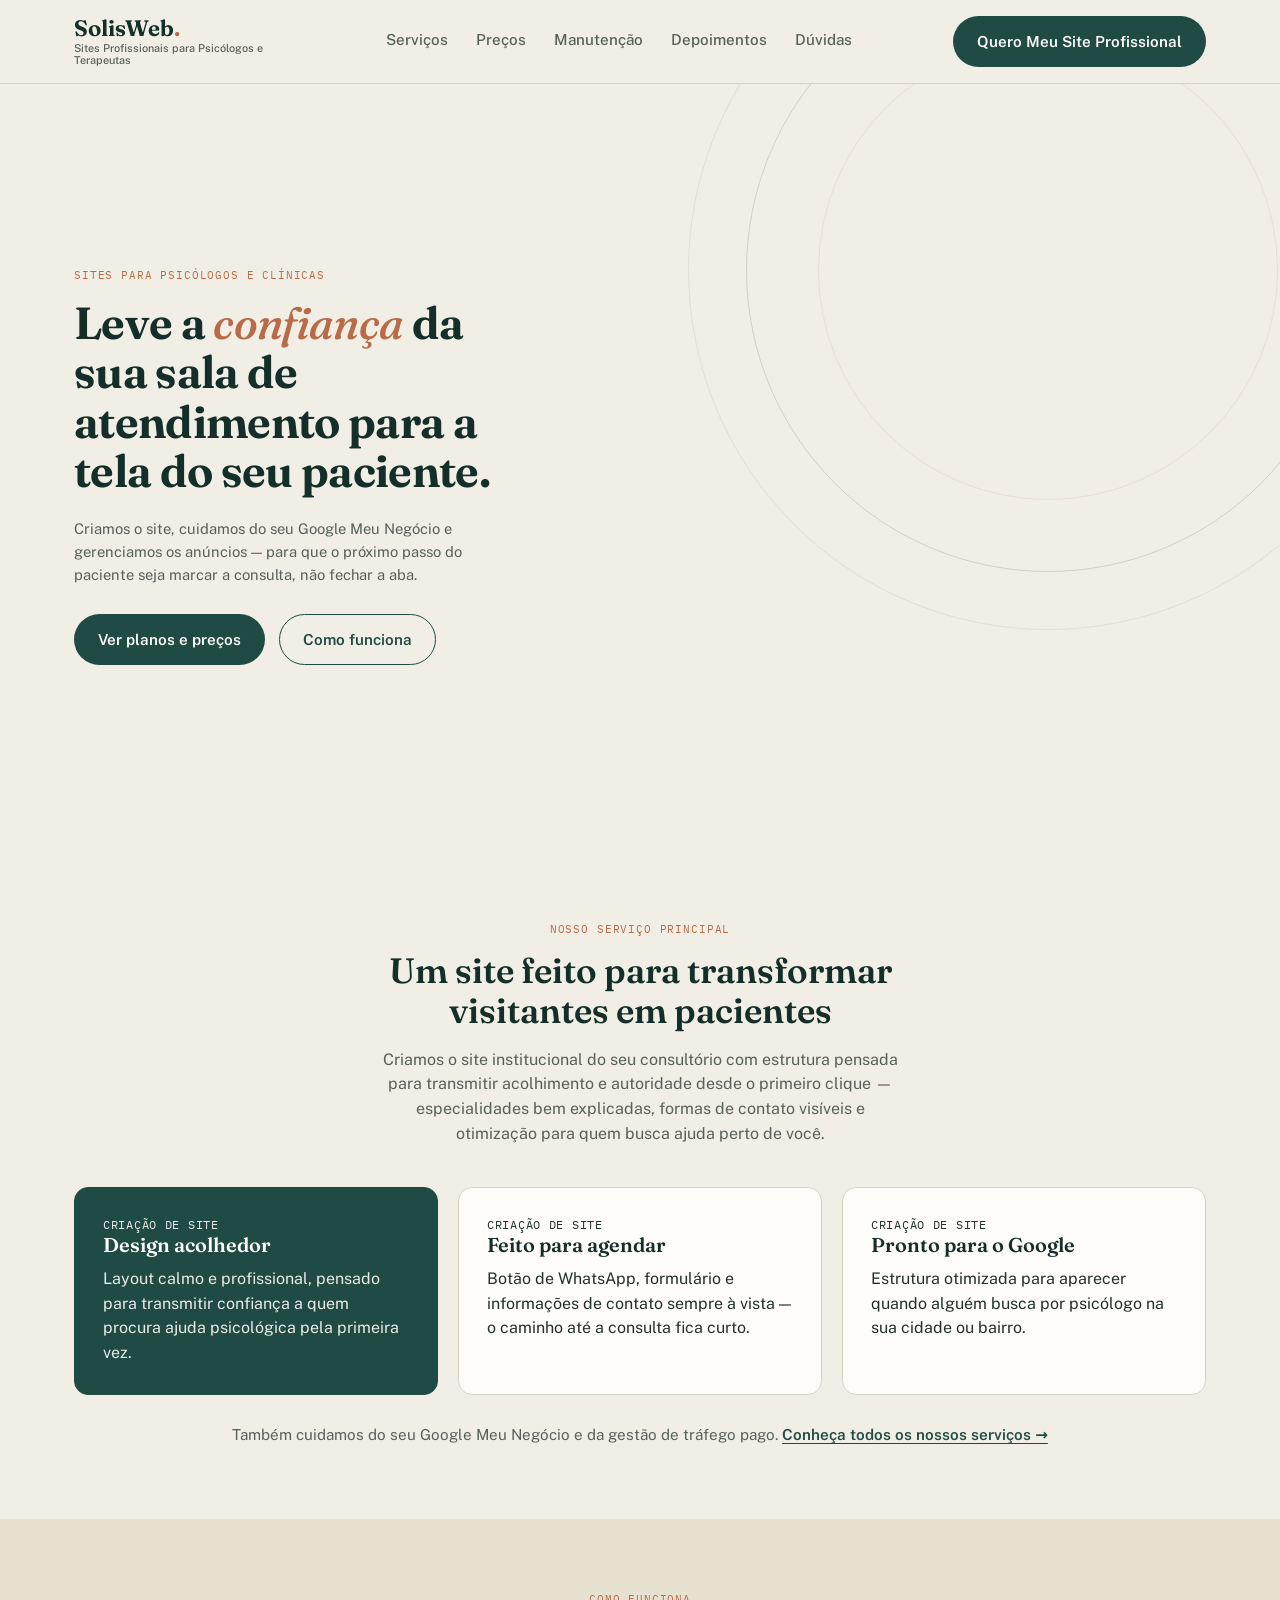
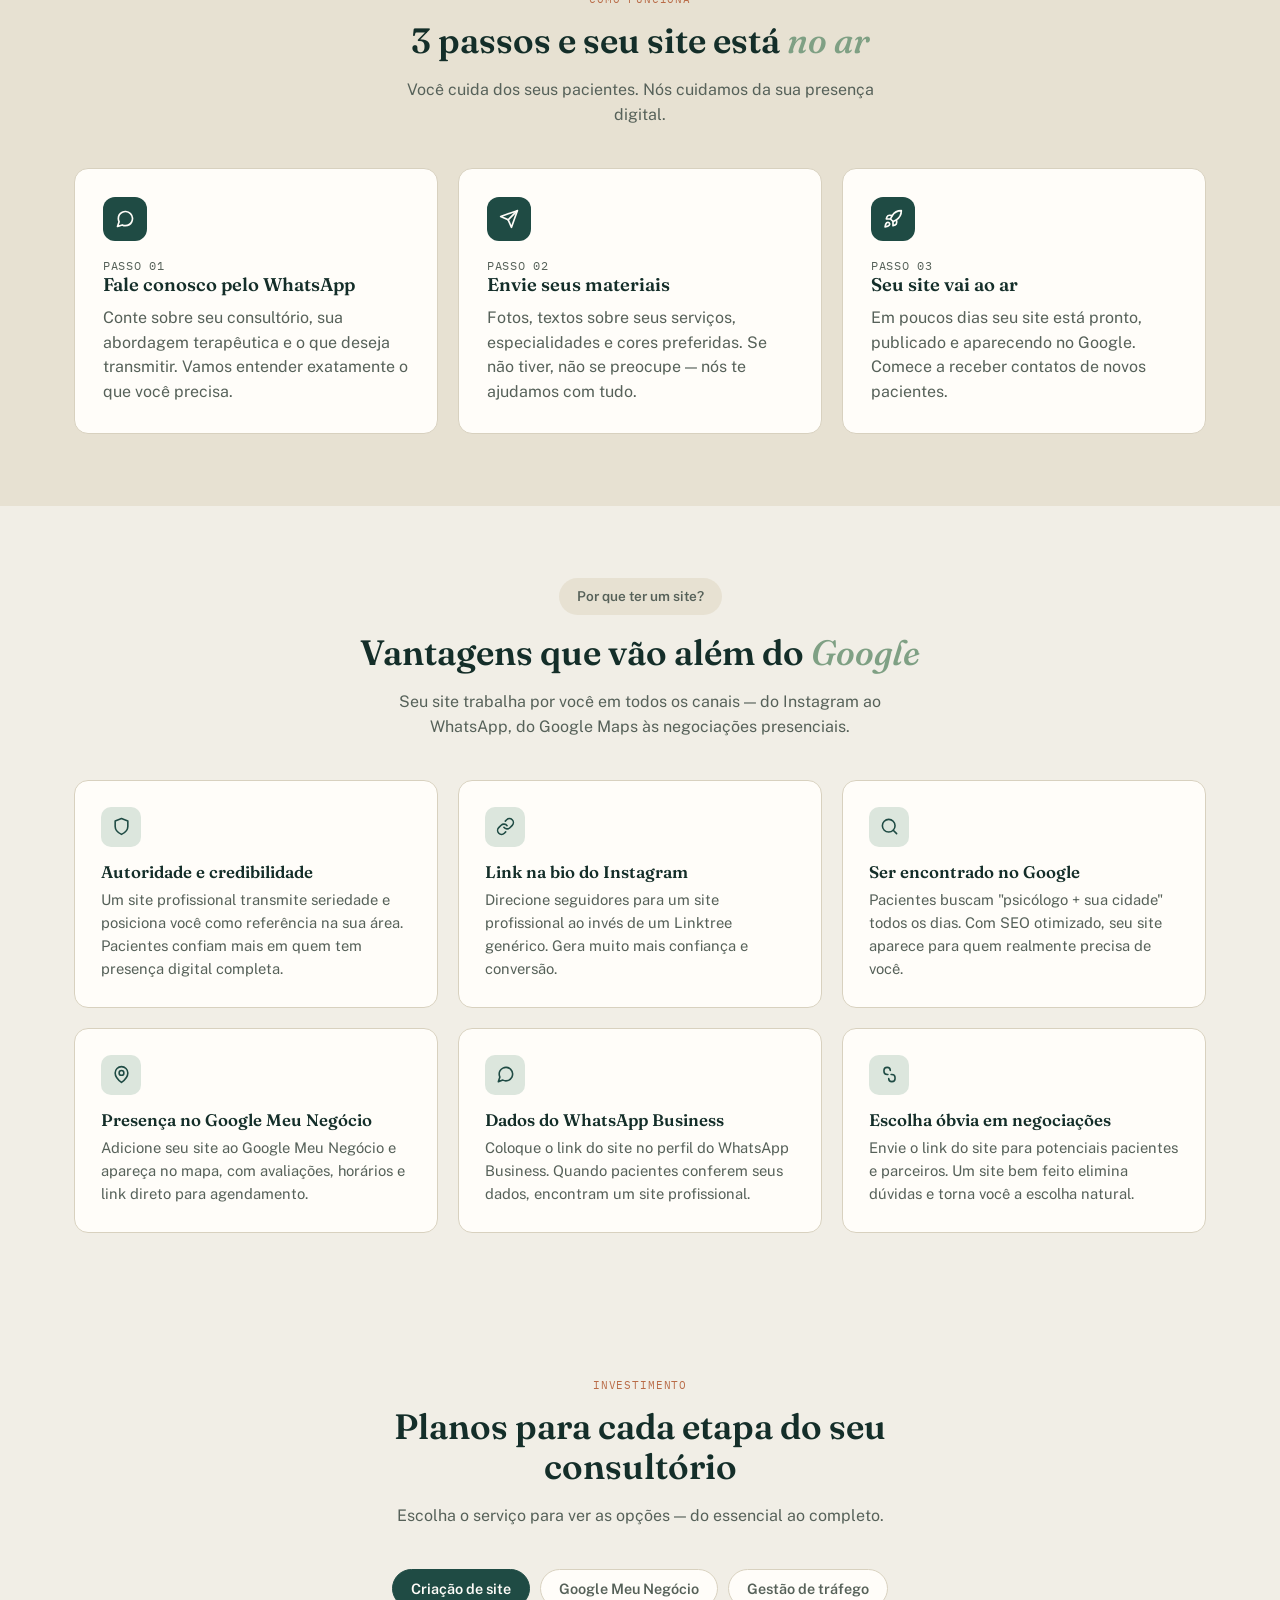
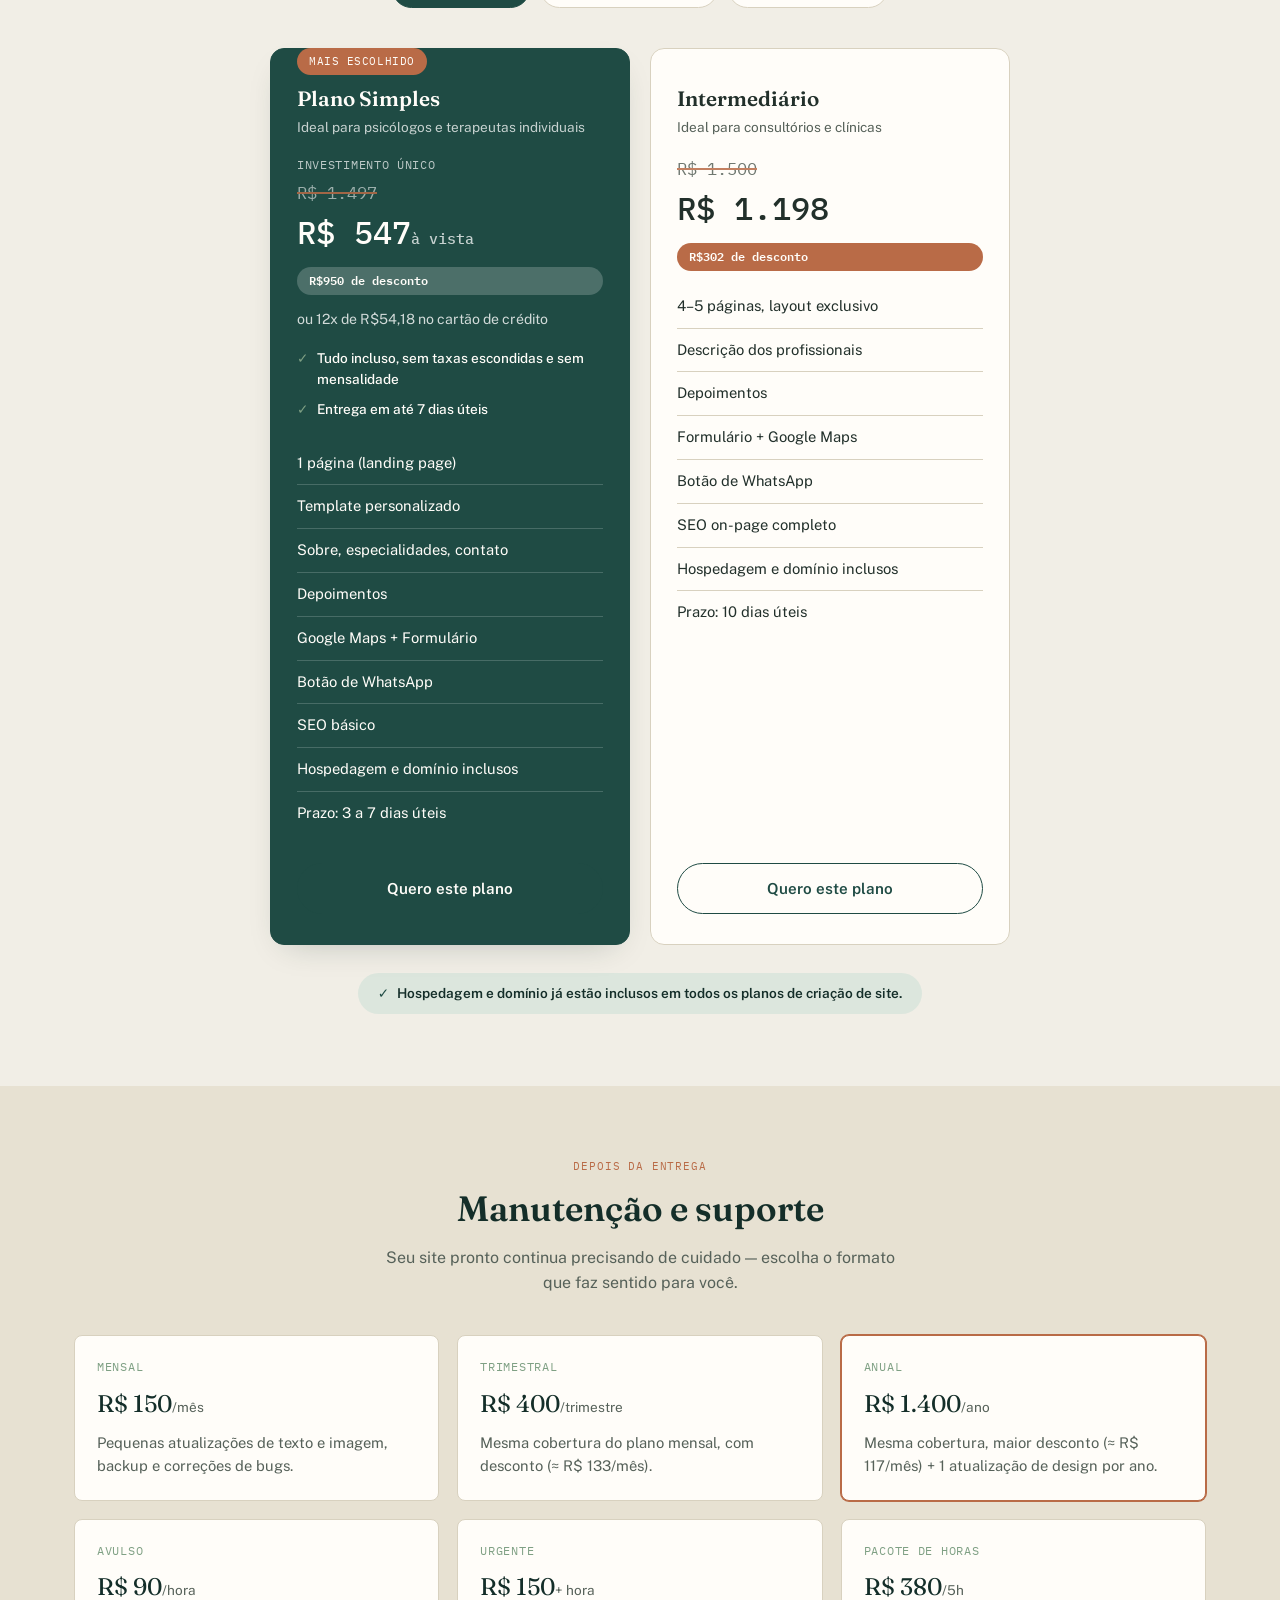
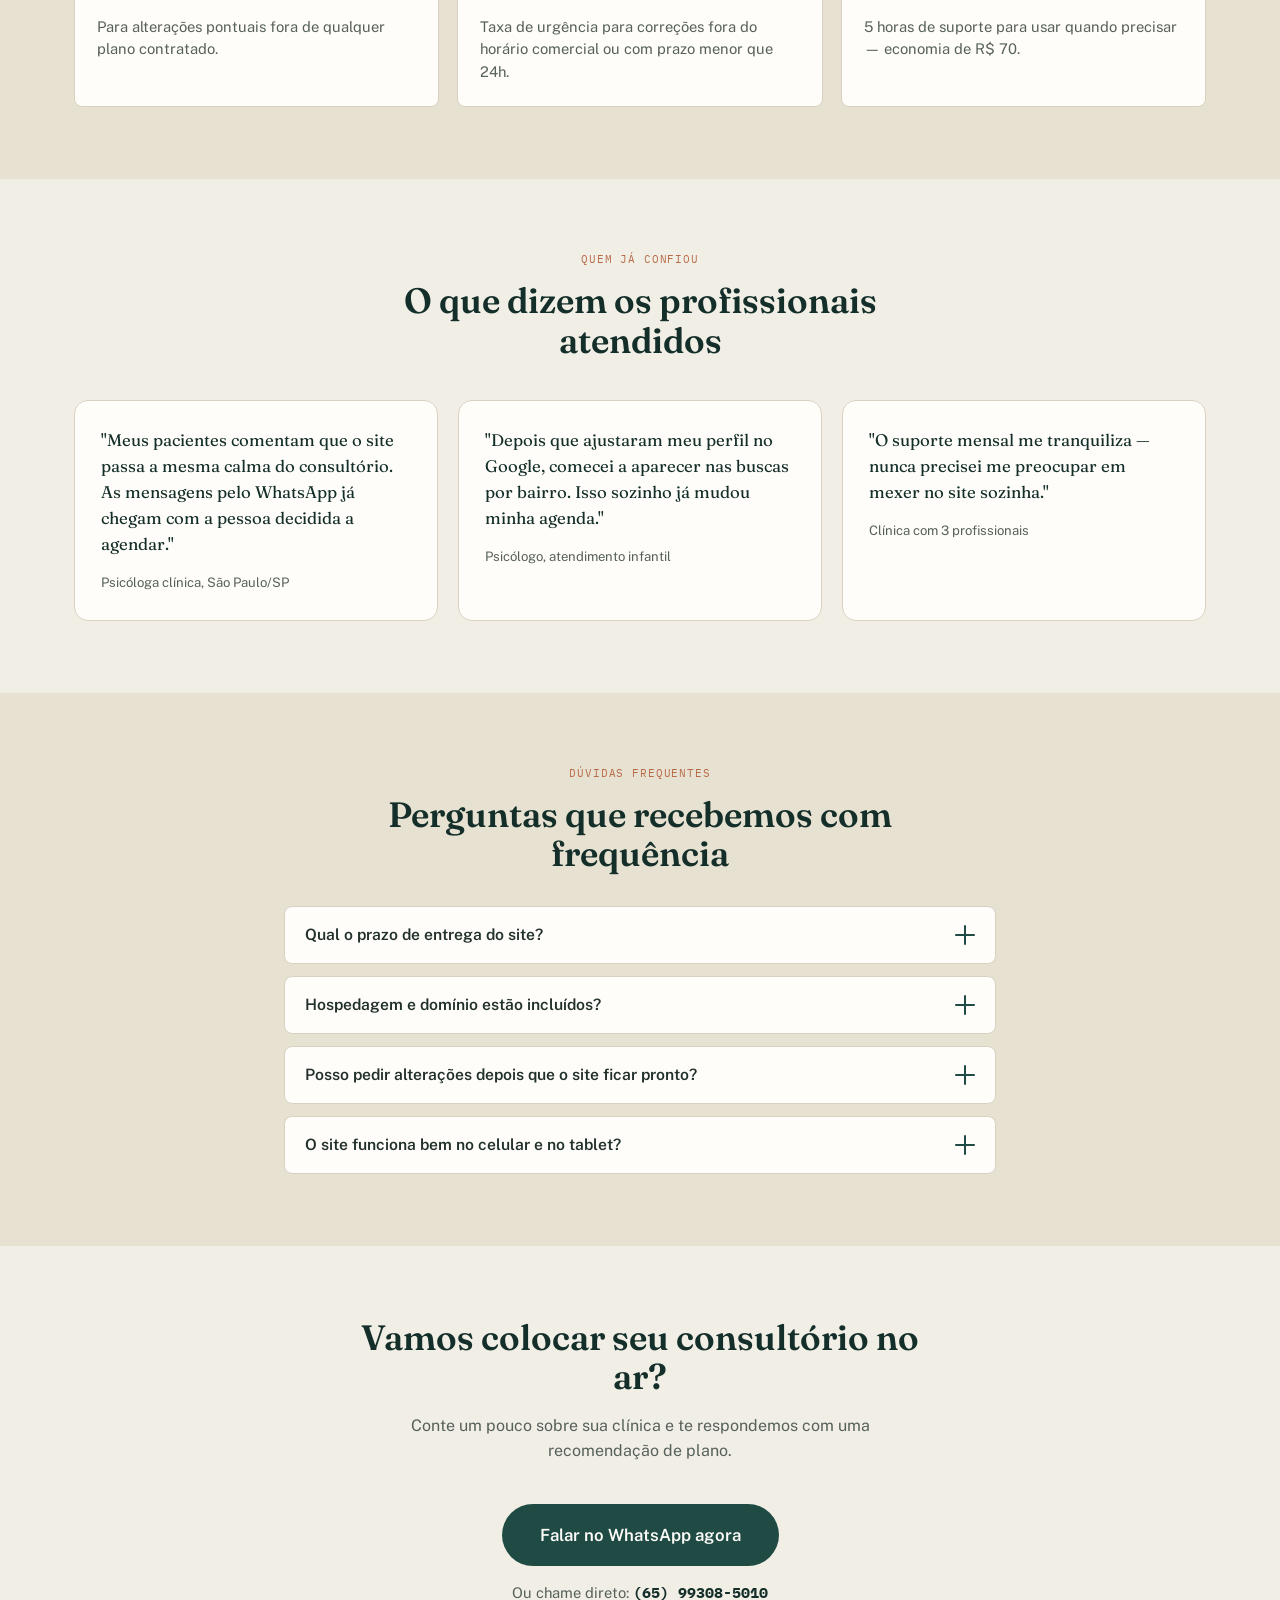
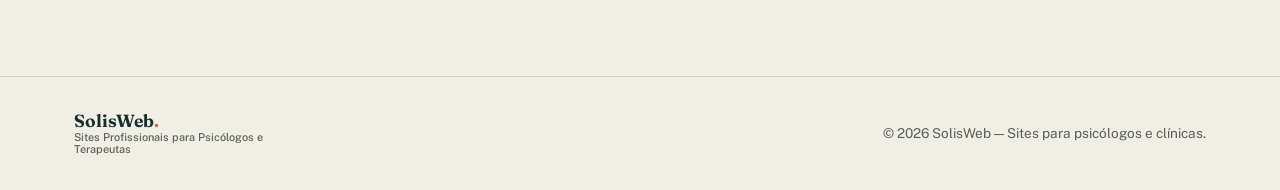
==== index.html @ 912159e0 "Add files via upload" ====
<!DOCTYPE html>
<html lang="pt-BR">
<head>
<meta charset="UTF-8">
<meta name="viewport" content="width=device-width, initial-scale=1.0">
<title>SolisWeb — Sites para Psicólogos e Clínicas</title>
<meta name="description" content="Criação de sites, gestão de Google Meu Negócio e tráfego pago para psicólogos que querem mais pacientes com presença digital profissional.">
<link rel="preconnect" href="https://fonts.googleapis.com">
<link rel="preconnect" href="https://fonts.gstatic.com" crossorigin>
<link href="https://fonts.googleapis.com/css2?family=Fraunces:ital,opsz,wght@0,9..144,400;0,9..144,500;0,9..144,600;0,9..144,650;1,9..144,500&family=Public+Sans:wght@400;500;600;700&family=IBM+Plex+Mono:wght@400;500&display=swap" rel="stylesheet">
<link rel="stylesheet" href="styles.css">

<meta property="og:type" content="website">
<meta property="og:site_name" content="SolisWeb">
<meta property="og:locale" content="pt_BR">
<meta property="og:url" content="https://solisweb.com.br">
<meta property="og:title" content="SolisWeb — Sites para Psicólogos e Clínicas">
<meta property="og:description" content="Criação de sites, gestão de Google Meu Negócio e tráfego pago para psicólogos que querem mais pacientes com presença digital profissional.">
<meta property="og:image" content="https://solisweb.com.br/01.png">
<meta property="og:image:alt" content="Modelos de sites criados para psicólogos e clínicas de psicologia">

<meta name="twitter:card" content="summary_large_image">
<meta name="twitter:title" content="SolisWeb — Sites para Psicólogos e Clínicas">
<meta name="twitter:description" content="Criação de sites, gestão de Google Meu Negócio e tráfego pago para psicólogos que querem mais pacientes com presença digital profissional.">
<meta name="twitter:image" content="https://solisweb.com.br/01.png">

<link rel="icon" href="favicon.svg" type="image/svg+xml">
<link rel="icon" href="favicon-32x32.png" sizes="32x32" type="image/png">
<link rel="icon" href="favicon-16x16.png" sizes="16x16" type="image/png">
<link rel="apple-touch-icon" href="apple-touch-icon.png">
<link rel="icon" href="favicon.ico" sizes="any">
</head>
<body>

<div class="breath-field" aria-hidden="true">
  <span class="ring ring-1"></span>
  <span class="ring ring-2"></span>
  <span class="ring ring-3"></span>
</div>

<header class="site-header">
  <div class="wrap header-row">
    <a href="#topo" class="logo">
      <span class="logo-name">SolisWeb<span class="logo-dot">.</span></span>
      <span class="logo-tagline">Sites Profissionais para Psicólogos e Terapeutas</span>
    </a>

    <nav class="main-nav" id="mainNav">
      <a href="servicos.html">Serviços</a>
      <a href="#precos">Preços</a>
      <a href="#manutencao">Manutenção</a>
      <a href="#depoimentos">Depoimentos</a>
      <a href="#faq">Dúvidas</a>
    </nav>

    <a href="https://wa.me/5565993085010?text=Ol%C3%A1!%20Quero%20criar%20um%20site%20para%20meu%20consult%C3%B3rio%20de%20psicologia." class="btn btn-primary btn-header" target="_blank" rel="noopener">Quero Meu Site Profissional</a>

    <button class="nav-toggle" id="navToggle" aria-label="Abrir menu" aria-expanded="false">
      <span></span><span></span><span></span>
    </button>
  </div>
</header>

<main id="topo">

  <!-- HERO + VITRINE -->
  <section class="hero" id="heroSection">
    <div class="wrap hero-grid">
      <div class="hero-copy">
        <p class="eyebrow">Sites para psicólogos e clínicas</p>
        <h1 class="hero-title">Leve a <em>confiança</em> da sua sala de atendimento para a tela do seu paciente.</h1>
        <p class="hero-lede">Criamos o site, cuidamos do seu Google Meu Negócio e gerenciamos os anúncios — para que o próximo passo do paciente seja marcar a consulta, não fechar a aba.</p>
        <div class="hero-actions">
          <a href="#precos" class="btn btn-primary">Ver planos e preços</a>
          <a href="#como-funciona" class="btn btn-ghost">Como funciona</a>
        </div>
      </div>

      <div class="hero-visual">
        <div class="capa-stack" id="capaStack">
          <img src="01.png" alt="Modelo de site criado para clínica de psicologia — exemplo 1">
          <img src="02.png" alt="Modelo de site criado para clínica de psicologia — exemplo 2">
          <img src="03.png" alt="Modelo de site criado para clínica de psicologia — exemplo 3">
          <img src="04.png" alt="Modelo de site criado para clínica de psicologia — exemplo 4">
          <img src="05.png" alt="Modelo de site criado para clínica de psicologia — exemplo 5">
        </div>
      </div>
    </div>
  </section>

  <section class="section">
    <div class="wrap">
      <p class="eyebrow eyebrow--center">Nosso serviço principal</p>
      <h2 class="section-title">Um site feito para transformar visitantes em pacientes</h2>
      <p class="section-lede">Criamos o site institucional do seu consultório com estrutura pensada para transmitir acolhimento e autoridade desde o primeiro clique — especialidades bem explicadas, formas de contato visíveis e otimização para quem busca ajuda perto de você.</p>

      <div class="services-grid">
        <article class="service-card service-card--main reveal">
          <p class="service-tag">Criação de site</p>
          <h3>Design acolhedor</h3>
          <p>Layout calmo e profissional, pensado para transmitir confiança a quem procura ajuda psicológica pela primeira vez.</p>
        </article>

        <article class="service-card reveal">
          <p class="service-tag">Criação de site</p>
          <h3>Feito para agendar</h3>
          <p>Botão de WhatsApp, formulário e informações de contato sempre à vista — o caminho até a consulta fica curto.</p>
        </article>

        <article class="service-card reveal">
          <p class="service-tag">Criação de site</p>
          <h3>Pronto para o Google</h3>
          <p>Estrutura otimizada para aparecer quando alguém busca por psicólogo na sua cidade ou bairro.</p>
        </article>
      </div>

      <p class="services-more">Também cuidamos do seu Google Meu Negócio e da gestão de tráfego pago. <a href="servicos.html">Conheça todos os nossos serviços →</a></p>
    </div>
  </section>

  <!-- COMO FUNCIONA -->
  <section id="como-funciona" class="section section--alt">
    <div class="wrap">
      <p class="eyebrow eyebrow--center">Como funciona</p>
      <h2 class="section-title">3 passos e seu site está <em>no ar</em></h2>
      <p class="section-lede">Você cuida dos seus pacientes. Nós cuidamos da sua presença digital.</p>

      <div class="steps-grid">
        <article class="step-card reveal">
          <div class="step-icon" aria-hidden="true">
            <svg viewBox="0 0 24 24" fill="none" stroke="currentColor" stroke-width="2" stroke-linecap="round" stroke-linejoin="round"><path d="M21 11.5a8.38 8.38 0 0 1-.9 3.8 8.5 8.5 0 0 1-7.6 4.7 8.38 8.38 0 0 1-3.8-.9L3 21l1.9-5.7a8.38 8.38 0 0 1-.9-3.8 8.5 8.5 0 0 1 4.7-7.6 8.38 8.38 0 0 1 3.8-.9h.5a8.48 8.48 0 0 1 8 8v.5z"/></svg>
          </div>
          <p class="step-tag">Passo 01</p>
          <h3>Fale conosco pelo WhatsApp</h3>
          <p>Conte sobre seu consultório, sua abordagem terapêutica e o que deseja transmitir. Vamos entender exatamente o que você precisa.</p>
        </article>

        <article class="step-card reveal">
          <div class="step-icon" aria-hidden="true">
            <svg viewBox="0 0 24 24" fill="none" stroke="currentColor" stroke-width="2" stroke-linecap="round" stroke-linejoin="round"><path d="M22 2 11 13"/><path d="M22 2 15 22l-4-9-9-4 20-7z"/></svg>
          </div>
          <p class="step-tag">Passo 02</p>
          <h3>Envie seus materiais</h3>
          <p>Fotos, textos sobre seus serviços, especialidades e cores preferidas. Se não tiver, não se preocupe — nós te ajudamos com tudo.</p>
        </article>

        <article class="step-card reveal">
          <div class="step-icon" aria-hidden="true">
            <svg viewBox="0 0 24 24" fill="none" stroke="currentColor" stroke-width="2" stroke-linecap="round" stroke-linejoin="round"><path d="M4.5 16.5c-1.5 1.26-2 5-2 5s3.74-.5 5-2c.71-.84.7-2.13-.09-2.91a2.18 2.18 0 0 0-2.91-.09z"/><path d="m12 15-3-3a22 22 0 0 1 2-3.95A12.88 12.88 0 0 1 22 2c0 2.72-.78 7.5-6 11a22.35 22.35 0 0 1-4 2z"/><path d="M9 12H4s.55-3.03 2-4c1.62-1.08 5 0 5 0"/><path d="M12 15v5s3.03-.55 4-2c1.08-1.62 0-5 0-5"/></svg>
          </div>
          <p class="step-tag">Passo 03</p>
          <h3>Seu site vai ao ar</h3>
          <p>Em poucos dias seu site está pronto, publicado e aparecendo no Google. Comece a receber contatos de novos pacientes.</p>
        </article>
      </div>
    </div>
  </section>

  <!-- VANTAGENS -->
  <section class="section">
    <div class="wrap">
      <p class="section-badge">Por que ter um site?</p>
      <h2 class="section-title">Vantagens que vão além do <em>Google</em></h2>
      <p class="section-lede">Seu site trabalha por você em todos os canais — do Instagram ao WhatsApp, do Google Maps às negociações presenciais.</p>

      <div class="advantage-grid">
        <article class="advantage-card reveal">
          <div class="advantage-icon" aria-hidden="true">
            <svg viewBox="0 0 24 24" fill="none" stroke="currentColor" stroke-width="2" stroke-linecap="round" stroke-linejoin="round"><path d="M12 22s8-4 8-10V5l-8-3-8 3v7c0 6 8 10 8 10z"/></svg>
          </div>
          <h3>Autoridade e credibilidade</h3>
          <p>Um site profissional transmite seriedade e posiciona você como referência na sua área. Pacientes confiam mais em quem tem presença digital completa.</p>
        </article>

        <article class="advantage-card reveal">
          <div class="advantage-icon" aria-hidden="true">
            <svg viewBox="0 0 24 24" fill="none" stroke="currentColor" stroke-width="2" stroke-linecap="round" stroke-linejoin="round"><path d="M10 13a5 5 0 0 0 7.54.54l3-3a5 5 0 0 0-7.07-7.07l-1.72 1.71"/><path d="M14 11a5 5 0 0 0-7.54-.54l-3 3a5 5 0 0 0 7.07 7.07l1.71-1.71"/></svg>
          </div>
          <h3>Link na bio do Instagram</h3>
          <p>Direcione seguidores para um site profissional ao invés de um Linktree genérico. Gera muito mais confiança e conversão.</p>
        </article>

        <article class="advantage-card reveal">
          <div class="advantage-icon" aria-hidden="true">
            <svg viewBox="0 0 24 24" fill="none" stroke="currentColor" stroke-width="2" stroke-linecap="round" stroke-linejoin="round"><circle cx="11" cy="11" r="8"/><path d="m21 21-4.3-4.3"/></svg>
          </div>
          <h3>Ser encontrado no Google</h3>
          <p>Pacientes buscam "psicólogo + sua cidade" todos os dias. Com SEO otimizado, seu site aparece para quem realmente precisa de você.</p>
        </article>

        <article class="advantage-card reveal">
          <div class="advantage-icon" aria-hidden="true">
            <svg viewBox="0 0 24 24" fill="none" stroke="currentColor" stroke-width="2" stroke-linecap="round" stroke-linejoin="round"><path d="M20 10c0 6-8 12-8 12s-8-6-8-12a8 8 0 0 1 16 0z"/><circle cx="12" cy="10" r="3"/></svg>
          </div>
          <h3>Presença no Google Meu Negócio</h3>
          <p>Adicione seu site ao Google Meu Negócio e apareça no mapa, com avaliações, horários e link direto para agendamento.</p>
        </article>

        <article class="advantage-card reveal">
          <div class="advantage-icon" aria-hidden="true">
            <svg viewBox="0 0 24 24" fill="none" stroke="currentColor" stroke-width="2" stroke-linecap="round" stroke-linejoin="round"><path d="M21 11.5a8.38 8.38 0 0 1-.9 3.8 8.5 8.5 0 0 1-7.6 4.7 8.38 8.38 0 0 1-3.8-.9L3 21l1.9-5.7a8.38 8.38 0 0 1-.9-3.8 8.5 8.5 0 0 1 4.7-7.6 8.38 8.38 0 0 1 3.8-.9h.5a8.48 8.48 0 0 1 8 8v.5z"/></svg>
          </div>
          <h3>Dados do WhatsApp Business</h3>
          <p>Coloque o link do site no perfil do WhatsApp Business. Quando pacientes conferem seus dados, encontram um site profissional.</p>
        </article>

        <article class="advantage-card reveal">
          <div class="advantage-icon" aria-hidden="true">
            <svg viewBox="0 0 24 24" fill="none" stroke="currentColor" stroke-width="2" stroke-linecap="round" stroke-linejoin="round"><path d="M11 17a4 4 0 0 0 8 0v-1a4 4 0 0 0-4-4h-1"/><path d="M13 7a4 4 0 0 0-8 0v1a4 4 0 0 0 4 4h1"/></svg>
          </div>
          <h3>Escolha óbvia em negociações</h3>
          <p>Envie o link do site para potenciais pacientes e parceiros. Um site bem feito elimina dúvidas e torna você a escolha natural.</p>
        </article>
      </div>
    </div>
  </section>

  <!-- PREÇOS -->
  <section id="precos" class="section">
    <div class="wrap">
      <p class="eyebrow eyebrow--center">Investimento</p>
      <h2 class="section-title">Planos para cada etapa do seu consultório</h2>
      <p class="section-lede">Escolha o serviço para ver as opções — do essencial ao completo.</p>

      <div class="tabs" role="tablist" aria-label="Categorias de preço">
        <button class="tab is-active" role="tab" aria-selected="true" aria-controls="painel-site" data-tab="site">Criação de site</button>
        <button class="tab" role="tab" aria-selected="false" aria-controls="painel-gmn" data-tab="gmn">Google Meu Negócio</button>
        <button class="tab" role="tab" aria-selected="false" aria-controls="painel-trafego" data-tab="trafego">Gestão de tráfego</button>
      </div>

      <!-- TABELA 1 — SITE -->
      <div class="plans-grid" id="painel-site" data-panel="site" role="tabpanel">
        <article class="plan-card plan-card--featured reveal">
          <p class="plan-badge">Mais escolhido</p>
          <p class="plan-name">Plano Simples</p>
          <p class="plan-for">Ideal para psicólogos e terapeutas individuais</p>
          <p class="plan-invest-label">Investimento único</p>
          <p class="plan-price-old"><span class="sr-only">Preço original: </span><del>R$ 1.497</del></p>
          <p class="plan-price"><span class="sr-only">Preço com desconto: </span><ins>R$ 547</ins><span>à vista</span></p>
          <p class="plan-discount">R$950 de desconto</p>
          <p class="plan-installment">ou 12x de R$54,18 no cartão de crédito</p>
          <p class="plan-perk">Tudo incluso, sem taxas escondidas e sem mensalidade</p>
          <p class="plan-perk">Entrega em até 7 dias úteis</p>
          <ul class="plan-features">
            <li>1 página (landing page)</li>
            <li>Template personalizado</li>
            <li>Sobre, especialidades, contato</li>
            <li>Depoimentos</li>
            <li>Google Maps + Formulário</li>
            <li>Botão de WhatsApp</li>
            <li>SEO básico</li>
            <li>Hospedagem e domínio inclusos</li>
            <li>Prazo: 3 a 7 dias úteis</li>
          </ul>
          <a href="#contato" class="btn btn-primary btn-block">Quero este plano</a>
        </article>

        <article class="plan-card reveal">
          <p class="plan-name">Intermediário</p>
          <p class="plan-for">Ideal para consultórios e clínicas</p>
          <p class="plan-price-old"><span class="sr-only">Preço original: </span><del>R$ 1.500</del></p>
          <p class="plan-price"><span class="sr-only">Preço com desconto: </span><ins>R$ 1.198</ins></p>
          <p class="plan-discount">R$302 de desconto</p>
          <ul class="plan-features">
            <li>4–5 páginas, layout exclusivo</li>
            <li>Descrição dos profissionais</li>
            <li>Depoimentos</li>
            <li>Formulário + Google Maps</li>
            <li>Botão de WhatsApp</li>
            <li>SEO on-page completo</li>
            <li>Hospedagem e domínio inclusos</li>
            <li>Prazo: 10 dias úteis</li>
          </ul>
          <a href="#contato" class="btn btn-ghost btn-block">Quero este plano</a>
        </article>
      </div>
      <p class="table-note table-note--highlight" data-panel="site">Hospedagem e domínio já estão inclusos em todos os planos de criação de site.</p>

      <!-- TABELA 2 — GMN -->
      <div class="plans-grid is-hidden" id="painel-gmn" data-panel="gmn" role="tabpanel">
        <article class="plan-card reveal">
          <p class="plan-name">Básico</p>
          <p class="plan-for">Quem ainda não tem perfil</p>
          <p class="plan-price">R$ 300<span>/único</span></p>
          <ul class="plan-features">
            <li>Criação e verificação do perfil</li>
            <li>Categoria e dados básicos</li>
            <li>Configuração inicial completa</li>
          </ul>
          <a href="#contato" class="btn btn-ghost btn-block">Quero este plano</a>
        </article>

        <article class="plan-card plan-card--featured reveal">
          <p class="plan-badge">Mais escolhido</p>
          <p class="plan-name">Intermediário</p>
          <p class="plan-for">Manter o perfil ativo</p>
          <p class="plan-price">R$ 500<span>/mês</span></p>
          <ul class="plan-features">
            <li>Tudo do plano Básico</li>
            <li>4 postagens por mês</li>
            <li>Resposta a avaliações</li>
          </ul>
          <a href="#contato" class="btn btn-primary btn-block">Quero este plano</a>
        </article>

        <article class="plan-card reveal">
          <p class="plan-name">Avançado</p>
          <p class="plan-for">Liderar buscas locais</p>
          <p class="plan-price">R$ 900<span>/mês</span></p>
          <ul class="plan-features">
            <li>Tudo do plano Intermediário</li>
            <li>Fotos profissionais</li>
            <li>SEO local avançado</li>
            <li>Relatório mensal de desempenho</li>
          </ul>
          <a href="#contato" class="btn btn-ghost btn-block">Quero este plano</a>
        </article>
      </div>

      <!-- TABELA 3 — TRÁFEGO -->
      <div class="plans-grid is-hidden" id="painel-trafego" data-panel="trafego" role="tabpanel">
        <article class="plan-card reveal">
          <p class="plan-name">Básico</p>
          <p class="plan-for">Testar tráfego pago</p>
          <p class="plan-price">R$ 600<span>/mês</span></p>
          <ul class="plan-features">
            <li>1 campanha ativa</li>
            <li>Otimização mensal</li>
            <li>Relatório mensal simples</li>
            <li>+ verba de anúncio à parte</li>
          </ul>
          <a href="#contato" class="btn btn-ghost btn-block">Quero este plano</a>
        </article>

        <article class="plan-card plan-card--featured reveal">
          <p class="plan-badge">Mais escolhido</p>
          <p class="plan-name">Intermediário</p>
          <p class="plan-for">Já tem resultado e quer escalar</p>
          <p class="plan-price">R$ 1.000<span>/mês</span></p>
          <ul class="plan-features">
            <li>2–3 campanhas</li>
            <li>Otimização semanal</li>
            <li>Relatório mensal detalhado</li>
            <li>+ verba de anúncio à parte</li>
          </ul>
          <a href="#contato" class="btn btn-primary btn-block">Quero este plano</a>
        </article>

        <article class="plan-card reveal">
          <p class="plan-name">Avançado</p>
          <p class="plan-for">Alto volume de agendamento</p>
          <p class="plan-price">R$ 1.800<span>/mês</span></p>
          <ul class="plan-features">
            <li>Múltiplas campanhas + funil completo</li>
            <li>Testes A/B contínuos</li>
            <li>Reunião semanal de acompanhamento</li>
            <li>+ verba de anúncio à parte</li>
          </ul>
          <a href="#contato" class="btn btn-ghost btn-block">Quero este plano</a>
        </article>
      </div>

      <p class="table-note is-hidden" data-panel="trafego">Valores de gestão de tráfego não incluem a verba investida em anúncios, definida junto com você.</p>
    </div>
  </section>

  <!-- MANUTENÇÃO -->
  <section id="manutencao" class="section section--alt">
    <div class="wrap">
      <p class="eyebrow eyebrow--center">Depois da entrega</p>
      <h2 class="section-title">Manutenção e suporte</h2>
      <p class="section-lede">Seu site pronto continua precisando de cuidado — escolha o formato que faz sentido para você.</p>

      <div class="maint-grid">
        <div class="maint-card reveal">
          <p class="maint-period">Mensal</p>
          <p class="maint-price">R$ 150<span>/mês</span></p>
          <p class="maint-desc">Pequenas atualizações de texto e imagem, backup e correções de bugs.</p>
        </div>
        <div class="maint-card reveal">
          <p class="maint-period">Trimestral</p>
          <p class="maint-price">R$ 400<span>/trimestre</span></p>
          <p class="maint-desc">Mesma cobertura do plano mensal, com desconto (≈ R$ 133/mês).</p>
        </div>
        <div class="maint-card maint-card--featured reveal">
          <p class="maint-period">Anual</p>
          <p class="maint-price">R$ 1.400<span>/ano</span></p>
          <p class="maint-desc">Mesma cobertura, maior desconto (≈ R$ 117/mês) + 1 atualização de design por ano.</p>
        </div>
        <div class="maint-card reveal">
          <p class="maint-period">Avulso</p>
          <p class="maint-price">R$ 90<span>/hora</span></p>
          <p class="maint-desc">Para alterações pontuais fora de qualquer plano contratado.</p>
        </div>
        <div class="maint-card reveal">
          <p class="maint-period">Urgente</p>
          <p class="maint-price">R$ 150<span>+ hora</span></p>
          <p class="maint-desc">Taxa de urgência para correções fora do horário comercial ou com prazo menor que 24h.</p>
        </div>
        <div class="maint-card reveal">
          <p class="maint-period">Pacote de horas</p>
          <p class="maint-price">R$ 380<span>/5h</span></p>
          <p class="maint-desc">5 horas de suporte para usar quando precisar — economia de R$ 70.</p>
        </div>
      </div>
    </div>
  </section>

  <!-- DEPOIMENTOS -->
  <section id="depoimentos" class="section">
    <div class="wrap">
      <p class="eyebrow eyebrow--center">Quem já confiou</p>
      <h2 class="section-title">O que dizem os profissionais atendidos</h2>

      <div class="testimonial-grid">
        <blockquote class="testimonial reveal">
          <p>"Meus pacientes comentam que o site passa a mesma calma do consultório. As mensagens pelo WhatsApp já chegam com a pessoa decidida a agendar."</p>
          <footer>Psicóloga clínica, São Paulo/SP</footer>
        </blockquote>
        <blockquote class="testimonial reveal">
          <p>"Depois que ajustaram meu perfil no Google, comecei a aparecer nas buscas por bairro. Isso sozinho já mudou minha agenda."</p>
          <footer>Psicólogo, atendimento infantil</footer>
        </blockquote>
        <blockquote class="testimonial reveal">
          <p>"O suporte mensal me tranquiliza — nunca precisei me preocupar em mexer no site sozinha."</p>
          <footer>Clínica com 3 profissionais</footer>
        </blockquote>
      </div>
    </div>
  </section>

  <!-- FAQ -->
  <section id="faq" class="section section--alt">
    <div class="wrap faq-wrap">
      <p class="eyebrow eyebrow--center">Dúvidas frequentes</p>
      <h2 class="section-title">Perguntas que recebemos com frequência</h2>

      <div class="faq-list">
        <div class="faq-item reveal">
          <button class="faq-question" aria-expanded="false" aria-controls="faq-resposta-1">
            Qual o prazo de entrega do site?
            <span class="faq-icon" aria-hidden="true"></span>
          </button>
          <div class="faq-answer" id="faq-resposta-1">
            <p>Depende do plano: de 3 a 7 dias úteis no Simples e até 10 dias úteis no Intermediário, contados a partir do envio de todo o conteúdo necessário.</p>
          </div>
        </div>

        <div class="faq-item reveal">
          <button class="faq-question" aria-expanded="false" aria-controls="faq-resposta-2">
            Hospedagem e domínio estão incluídos?
            <span class="faq-icon" aria-hidden="true"></span>
          </button>
          <div class="faq-answer" id="faq-resposta-2">
            <p>Sim. Hospedagem e domínio já estão inclusos em todos os planos de criação de site — você não precisa contratar nem pagar isso separadamente.</p>
          </div>
        </div>

        <div class="faq-item reveal">
          <button class="faq-question" aria-expanded="false" aria-controls="faq-resposta-3">
            Posso pedir alterações depois que o site ficar pronto?
            <span class="faq-icon" aria-hidden="true"></span>
          </button>
          <div class="faq-answer" id="faq-resposta-3">
            <p>Sim. Pequenos ajustes durante a produção estão inclusos. Depois da entrega, alterações passam a ser cobertas pelos planos de manutenção ou por hora avulsa.</p>
          </div>
        </div>

        <div class="faq-item reveal">
          <button class="faq-question" aria-expanded="false" aria-controls="faq-resposta-4">
            O site funciona bem no celular e no tablet?
            <span class="faq-icon" aria-hidden="true"></span>
          </button>
          <div class="faq-answer" id="faq-resposta-4">
            <p>Sim. Todo site é desenvolvido com layout responsivo, ajustando automaticamente o conteúdo para celular, tablet e computador — mantendo boa leitura e navegação em qualquer tela.</p>
          </div>
        </div>
      </div>
    </div>
  </section>

  <!-- CONTATO -->
  <section id="contato" class="section cta-section">
    <div class="wrap cta-wrap">
      <h2 class="section-title">Vamos colocar seu consultório no ar?</h2>
      <p class="section-lede">Conte um pouco sobre sua clínica e te respondemos com uma recomendação de plano.</p>
      <a href="https://wa.me/5565993085010?text=Ol%C3%A1!%20Quero%20criar%20um%20site%20para%20meu%20consult%C3%B3rio%20de%20psicologia." class="btn btn-primary btn-lg" target="_blank" rel="noopener">Falar no WhatsApp agora</a>
      <p class="cta-phone">Ou chame direto: <strong>(65) 99308-5010</strong></p>
    </div>
  </section>

</main>

<footer class="site-footer">
  <div class="wrap footer-row">
    <a href="#topo" class="logo logo--footer">
      <span class="logo-name">SolisWeb<span class="logo-dot">.</span></span>
      <span class="logo-tagline">Sites Profissionais para Psicólogos e Terapeutas</span>
    </a>
    <p>&copy; <span id="year"></span> SolisWeb — Sites para psicólogos e clínicas.</p>
  </div>
</footer>

<script src="script.js"></script>
</body>
</html>
---- styles.css ----
/* =========================================================
   TOKENS
========================================================= */
:root{
  --paper: #F1EEE6;
  --paper-alt: #E7E1D2;
  --white: #FFFDF9;
  --ink: #22302B;
  --ink-soft: #566159;
  --teal: #1F4B44;
  --teal-dark: #142E29;
  --sage: #7FA084;
  --sage-soft: #DCE6DD;
  --clay: #B96B47;
  --line: #D8D1BF;

  --display: "Fraunces", serif;
  --body: "Public Sans", system-ui, sans-serif;
  --mono: "IBM Plex Mono", monospace;

  --radius: 14px;
  --radius-sm: 8px;
  --wrap: 1180px;
  --shadow: 0 12px 32px -16px rgba(20, 46, 41, 0.28);
  --ease: cubic-bezier(.4, 0, .2, 1);
}

*{ box-sizing: border-box; }
html{ scroll-behavior: smooth; }

body{
  margin:0;
  font-family: var(--body);
  background: var(--paper);
  color: var(--ink);
  line-height: 1.55;
  -webkit-font-smoothing: antialiased;
}

img{ max-width:100%; display:block; }
a{ color: inherit; }

/* visível apenas para leitores de tela */
.sr-only{
  position: absolute;
  width: 1px;
  height: 1px;
  padding: 0;
  margin: -1px;
  overflow: hidden;
  clip: rect(0, 0, 0, 0);
  white-space: nowrap;
  border: 0;
}

.wrap{
  max-width: var(--wrap);
  margin: 0 auto;
  padding: 0 24px;
}

h1,h2,h3{
  font-family: var(--display);
  color: var(--teal-dark);
  font-weight: 600;
  line-height: 1.12;
  margin: 0 0 .5em;
}

:focus-visible{
  outline: 2px solid var(--clay);
  outline-offset: 3px;
}

/* =========================================================
   BREATHING FIELD (signature ambient motion)
========================================================= */
.breath-field{
  position: fixed;
  top: -10vh;
  right: -10vw;
  width: 60vw;
  height: 60vw;
  max-width: 720px;
  max-height: 720px;
  pointer-events: none;
  z-index: 0;
  opacity: .5;
}
.ring{
  position:absolute;
  inset:0;
  border-radius:50%;
  border: 1px solid var(--sage);
  opacity:.35;
  animation: breathe 9s ease-in-out infinite;
}
.ring-2{ inset: 8%; animation-delay: -3s; border-color: var(--teal); }
.ring-3{ inset: 18%; animation-delay: -6s; border-color: var(--clay); opacity:.25; }

@keyframes breathe{
  0%, 100%{ transform: scale(.92); opacity:.15; }
  50%{ transform: scale(1.04); opacity:.4; }
}

@media (prefers-reduced-motion: reduce){
  .ring{ animation: none; }
}

/* =========================================================
   BUTTONS
========================================================= */
.btn{
  display:inline-flex;
  align-items:center;
  justify-content:center;
  gap:.5em;
  padding: .85em 1.5em;
  border-radius: 999px;
  font-weight: 600;
  font-size: .95rem;
  text-decoration:none;
  border: 1px solid transparent;
  cursor:pointer;
  transition: transform .35s var(--ease), background .3s var(--ease),
              border-color .3s var(--ease), box-shadow .35s var(--ease), color .3s var(--ease);
  will-change: transform;
}
.btn:hover{
  transform: translateY(-2px);
  box-shadow: 0 10px 24px -12px rgba(20, 46, 41, 0.35);
}
.btn:active{
  transform: translateY(0) scale(.97);
  transition-duration: .12s;
}

.btn-primary{
  background: var(--teal);
  color: var(--white);
}
.btn-primary:hover{ background: var(--teal-dark); }

.btn-ghost{
  background: transparent;
  border-color: var(--teal);
  color: var(--teal);
}
.btn-ghost:hover{ background: var(--sage-soft); }

.btn-block{ width:100%; }
.btn-lg{ padding: 1em 2.2em; font-size: 1.05rem; }

.btn-header{ display:none; }
@media (min-width: 860px){
  .btn-header{ display:inline-flex; }
}

/* =========================================================
   HEADER
========================================================= */
.site-header{
  position: sticky;
  top:0;
  z-index: 20;
  background: rgba(241,238,230,.88);
  backdrop-filter: blur(8px);
  border-bottom: 1px solid var(--line);
}
.header-row{
  display:flex;
  align-items:center;
  justify-content:space-between;
  padding-top: 16px;
  padding-bottom: 16px;
  gap: 16px;
}
.logo{
  display:flex;
  flex-direction:column;
  gap: 2px;
  text-decoration:none;
  line-height: 1.1;
}
.logo-name{
  font-family: var(--display);
  font-size: 1.4rem;
  font-weight: 650;
  color: var(--teal-dark);
}
.logo-dot{ color: var(--clay); }
.logo-tagline{
  font-family: var(--body);
  font-size: .68rem;
  font-weight: 500;
  color: var(--ink-soft);
  max-width: 210px;
}

.main-nav{
  display:none;
  gap: 28px;
}
.main-nav a{
  position:relative;
  text-decoration:none;
  font-size: .95rem;
  color: var(--ink-soft);
  font-weight: 500;
  padding-bottom: 3px;
  transition: color .3s var(--ease);
}
.main-nav a::after{
  content:"";
  position:absolute;
  left:0; bottom:0;
  width:100%;
  height:2px;
  background: var(--clay);
  transform: scaleX(0);
  transform-origin: right;
  transition: transform .3s var(--ease);
}
.main-nav a:hover{ color: var(--teal-dark); }
.main-nav a:hover::after{
  transform: scaleX(1);
  transform-origin: left;
}

@media (min-width: 860px){
  .main-nav{ display:flex; }
}

.nav-toggle{
  display:flex;
  flex-direction:column;
  justify-content:center;
  gap:5px;
  width: 40px;
  height: 40px;
  border:none;
  background:transparent;
  cursor:pointer;
}
.nav-toggle span{
  height:2px;
  background: var(--teal-dark);
  border-radius:2px;
}
@media (min-width: 860px){
  .nav-toggle{ display:none; }
}

.main-nav.is-open{
  display:flex;
  flex-direction:column;
  position:absolute;
  top:100%;
  left:0;
  right:0;
  background: var(--paper);
  padding: 16px 24px 24px;
  border-bottom: 1px solid var(--line);
  gap: 16px;
}

/* =========================================================
   HERO — texto à esquerda, imagens à direita
========================================================= */
.hero{
  position:relative;
  z-index:1;
  padding: 96px 0 72px;
  overflow:hidden;
}

.hero-grid{
  display:grid;
  gap: 24px;
  align-items:center;
}
@media (min-width: 920px){
  .hero-grid{
    grid-template-columns: 1fr 1fr;
    gap: 20px;
  }
}

.hero-copy{ position:relative; }

.eyebrow{
  font-family: var(--mono);
  text-transform: uppercase;
  letter-spacing: .08em;
  font-size: .66rem;
  color: var(--clay);
  margin: 0 0 14px;
}
.eyebrow--center{ text-align:center; }

.hero-title{
  color: var(--teal-dark);
  font-size: clamp(1.79rem, 3.91vw, 2.81rem);
  font-weight: 650;
  line-height: 1.1;
  letter-spacing: -0.015em;
  max-width: 15ch;
  margin: 0 0 .5em;
}
.hero-title em{
  font-style: italic;
  font-weight: 500;
  color: var(--clay);
}
.hero-lede{
  font-size: .92rem;
  max-width: 46ch;
  margin: 0 0 28px;
  color: var(--ink-soft);
}

.hero-actions{
  display:flex;
  flex-wrap:wrap;
  gap: 14px;
  margin-bottom: 24px;
}

/* imagens da vitrine, menores e alinhadas à direita */
.hero-visual{
  display:flex;
  justify-content:flex-end;
}
.capa-stack{
  display:flex;
  flex-direction:column;
  gap: 5px;
  width: 100%;
  max-width: 440px;
}
@media (min-width: 640px){
  .capa-stack{ max-width: 500px; }
}
.capa-stack img{
  width:100%;
  height:auto;
  display:block;
  border-radius: 4px;
}

/* =========================================================
   CASCATA DAS IMAGENS — controlada pelo scroll (JS define
   opacity/transform inline conforme a rolagem da página)
========================================================= */
.capa-stack img{
  opacity: 0;
  transform: translateY(-22px);
  transition: opacity .15s linear, transform .15s linear;
  will-change: opacity, transform;
}

@media (prefers-reduced-motion: reduce){
  .capa-stack img{ opacity:1 !important; transform:none !important; transition:none; }
}

/* =========================================================
   SECTIONS (generic)
========================================================= */
.section{ padding: 72px 0; position:relative; z-index:1; }
.section--alt{ background: var(--paper-alt); }


.section-title{
  font-size: clamp(1.6rem, 3vw, 2.2rem);
  text-align:center;
  max-width: 26ch;
  margin-left:auto;
  margin-right:auto;
}
.section-title em{
  font-style: italic;
  font-weight: 500;
  color: var(--sage);
}
.section-lede{
  text-align:center;
  color: var(--ink-soft);
  max-width: 52ch;
  margin: 0 auto 40px;
}

/* =========================================================
   SERVICES
========================================================= */
.services-grid{
  display:grid;
  gap: 20px;
  margin-top: 40px;
}
@media (min-width: 760px){
  .services-grid{ grid-template-columns: repeat(3, 1fr); }
}
.service-card{
  background: var(--white);
  border: 1px solid var(--line);
  border-radius: var(--radius);
  padding: 28px;
  transition: transform .35s var(--ease), box-shadow .35s var(--ease), border-color .35s var(--ease);
}
.service-card:hover{
  transform: translateY(-6px);
  box-shadow: var(--shadow);
  border-color: var(--sage);
}
.service-card--main{
  background: var(--teal);
  border-color: var(--teal);
  color: var(--white);
}
.service-card--main h3,
.service-card--main .service-tag{ color: var(--white); }
.service-tag{
  font-family: var(--mono);
  font-size: .75rem;
  text-transform:uppercase;
  letter-spacing: .06em;
  color: var(--clay);
  margin: 0 0 8px;
}
.service-card h3{ font-size: 1.25rem; margin-bottom: 10px; }
.service-card p{ margin:0; color: inherit; }
.service-card--main p{ opacity:.9; }

.services-more{
  text-align:center;
  margin: 28px 0 0;
  color: var(--ink-soft);
  font-size: .95rem;
}
.services-more a{
  color: var(--teal);
  font-weight: 600;
  text-decoration: underline;
  text-underline-offset: 3px;
}
.services-more a:hover{ color: var(--teal-dark); }

/* =========================================================
   COMO FUNCIONA (3 passos)
========================================================= */
.steps-grid{
  display:grid;
  gap: 20px;
  margin-top: 40px;
}
@media (min-width: 760px){
  .steps-grid{ grid-template-columns: repeat(3, 1fr); }
}
.step-card{
  background: var(--white);
  border: 1px solid var(--line);
  border-radius: var(--radius);
  padding: 28px;
  transition: transform .35s var(--ease), box-shadow .35s var(--ease), border-color .35s var(--ease);
}
.step-card:hover{
  transform: translateY(-6px);
  box-shadow: var(--shadow);
  border-color: var(--sage);
}
.step-icon{
  width: 44px;
  height: 44px;
  display:flex;
  align-items:center;
  justify-content:center;
  border-radius: 12px;
  background: var(--teal);
  color: var(--white);
  margin: 0 0 16px;
}
.step-icon svg{ width: 20px; height: 20px; }
.step-tag{
  font-family: var(--mono);
  font-size: .75rem;
  text-transform:uppercase;
  letter-spacing: .06em;
  color: var(--clay);
  margin: 0 0 8px;
}
.step-card h3{ font-size: 1.15rem; margin: 0 0 10px; color: var(--teal-dark); }
.step-card p{ margin:0; color: var(--ink-soft); }

/* =========================================================
   VANTAGENS
========================================================= */
.section-badge{
  display:table;
  margin: 0 auto 18px;
  padding: 8px 18px;
  border-radius: 999px;
  background: var(--paper-alt);
  color: var(--ink-soft);
  font-size: .85rem;
  font-weight: 600;
}

.advantage-grid{
  display:grid;
  gap: 20px;
  margin-top: 40px;
}
@media (min-width: 640px){
  .advantage-grid{ grid-template-columns: repeat(2, 1fr); }
}
@media (min-width: 960px){
  .advantage-grid{ grid-template-columns: repeat(3, 1fr); }
}
.advantage-card{
  background: var(--white);
  border: 1px solid var(--line);
  border-radius: var(--radius);
  padding: 26px;
  transition: transform .35s var(--ease), box-shadow .35s var(--ease), border-color .35s var(--ease);
}
.advantage-card:hover{
  transform: translateY(-6px);
  box-shadow: var(--shadow);
  border-color: var(--sage);
}
.advantage-icon{
  width: 40px;
  height: 40px;
  display:flex;
  align-items:center;
  justify-content:center;
  border-radius: 10px;
  background: var(--sage-soft);
  color: var(--teal);
  margin: 0 0 16px;
}
.advantage-icon svg{ width: 19px; height: 19px; }
.advantage-card h3{ font-size: 1.05rem; margin: 0 0 8px; color: var(--teal-dark); }
.advantage-card p{ margin:0; color: var(--ink-soft); font-size: .92rem; }

/* =========================================================
   WHY-GRID (usado na página servicos.html)
========================================================= */
.why-grid{
  display:grid;
  gap: 40px;
}
@media (min-width: 860px){
  .why-grid{ grid-template-columns: 1fr 1fr; align-items:center; }
}
.why-copy p{ color: var(--ink-soft); max-width: 48ch; }
.why-list{
  list-style:none;
  margin:0; padding:0;
  display:grid;
  gap: 16px;
}
.why-list li{
  display:flex;
  align-items:flex-start;
  gap: 12px;
  background: var(--white);
  border: 1px solid var(--line);
  border-radius: var(--radius-sm);
  padding: 16px 18px;
}
.why-mark{
  font-family: var(--mono);
  color: var(--sage);
  font-weight: 600;
}

/* =========================================================
   PRICING TABS + PLAN CARDS
========================================================= */
.tabs{
  display:flex;
  flex-wrap:wrap;
  justify-content:center;
  gap: 10px;
  margin: 8px 0 40px;
}
.tab{
  font-family: var(--body);
  font-weight: 600;
  font-size: .9rem;
  padding: 10px 18px;
  border-radius: 999px;
  border: 1px solid var(--line);
  background: var(--white);
  color: var(--ink-soft);
  cursor:pointer;
  transition: background .3s var(--ease), border-color .3s var(--ease), color .3s var(--ease), transform .2s var(--ease);
}
.tab:hover{ transform: translateY(-2px); }
.tab.is-active{
  background: var(--teal);
  border-color: var(--teal);
  color: var(--white);
}

.plans-grid{
  display:flex;
  flex-wrap:wrap;
  justify-content:center;
  gap: 20px;
}
.is-hidden{ display:none; }

.plan-card{
  position:relative;
  flex: 1 1 300px;
  max-width: 360px;
  background: var(--white);
  border: 1px solid var(--line);
  border-radius: var(--radius);
  padding: 30px 26px;
  display:flex;
  flex-direction:column;
  transition: transform .35s var(--ease), box-shadow .35s var(--ease), border-color .35s var(--ease);
}
.plan-card:not(.plan-card--featured):hover{
  transform: translateY(-6px);
  box-shadow: var(--shadow);
  border-color: var(--sage);
}
.plan-card--featured:hover{
  transform: translateY(-10px);
}
.plan-card--featured{
  background: var(--teal);
  border-color: var(--teal);
  color: var(--white);
  transform: translateY(-6px);
  box-shadow: var(--shadow);
}
.plan-card--featured .plan-for{ color: rgba(255,255,255,.75); }
.plan-card--featured .plan-features li{ border-color: rgba(255,255,255,.18); }
.plan-card--featured .plan-price span{ color: rgba(255,255,255,.75); }

.plan-badge{
  position:absolute;
  top: -12px;
  left: 26px;
  background: var(--clay);
  color: var(--white);
  font-family: var(--mono);
  font-size: .7rem;
  text-transform: uppercase;
  letter-spacing:.05em;
  padding: 5px 12px;
  border-radius: 999px;
}
.plan-name{
  font-family: var(--display);
  font-size: 1.3rem;
  font-weight: 600;
  margin: 4px 0 2px;
}
.plan-for{
  font-size: .85rem;
  color: var(--ink-soft);
  margin: 0 0 18px;
}
.plan-invest-label{
  font-family: var(--mono);
  text-transform: uppercase;
  letter-spacing: .06em;
  font-size: .72rem;
  color: var(--sage);
  margin: 0 0 6px;
}
.plan-card--featured .plan-invest-label{ color: rgba(255,255,255,.7); }

.plan-price-old{
  font-family: var(--mono);
  font-size: 1.05rem;
  color: var(--ink-soft);
  opacity: .85;
  margin: 0 0 2px;
}
.plan-price-old del{
  text-decoration: line-through;
  text-decoration-color: var(--clay);
  text-decoration-thickness: 2px;
}
.plan-card--featured .plan-price-old{ color: rgba(255,255,255,.65); }

.plan-price{
  font-family: var(--mono);
  font-size: 2rem;
  font-weight: 500;
  margin: 0 0 10px;
}
.plan-price ins{
  text-decoration: none;
}
.plan-price span{
  font-size: .95rem;
  color: var(--ink-soft);
}

.plan-discount{
  display:inline-block;
  font-family: var(--mono);
  font-size: .78rem;
  font-weight: 600;
  color: var(--white);
  background: var(--clay);
  padding: 4px 12px;
  border-radius: 999px;
  margin: 0 0 14px;
}
.plan-card--featured .plan-discount{
  background: rgba(255,255,255,.2);
  color: var(--white);
}

.plan-installment{
  font-size: .88rem;
  color: var(--ink-soft);
  margin: 0 0 18px;
}
.plan-card--featured .plan-installment{ color: rgba(255,255,255,.8); }

.plan-perk{
  position:relative;
  font-size: .85rem;
  font-weight: 500;
  color: var(--teal-dark);
  margin: 0 0 8px;
  padding-left: 20px;
}
.plan-perk::before{
  content: "✓";
  position:absolute;
  left:0;
  color: var(--sage);
  font-weight: 700;
}
.plan-card--featured .plan-perk{ color: var(--white); }
.plan-card--featured .plan-perk::before{ color: var(--sage); }
.plan-perk:last-of-type{ margin-bottom: 22px; }

.plan-features{
  list-style:none;
  margin: 0 0 28px;
  padding: 0;
  flex-grow:1;
}
.plan-features li{
  padding: 10px 0;
  border-top: 1px solid var(--line);
  font-size: .92rem;
}
.plan-features li:first-child{ border-top:none; }

.table-note{
  text-align:center;
  font-size: .85rem;
  color: var(--ink-soft);
  margin-top: 28px;
}
.table-note--highlight{
  display:flex;
  align-items:center;
  gap: 8px;
  margin: 28px auto 0;
  padding: 10px 20px;
  border-radius: 999px;
  background: var(--sage-soft);
  color: var(--teal-dark);
  font-weight: 600;
  font-size: .85rem;
  width: fit-content;
}
.table-note--highlight::before{
  content: "✓";
  color: var(--teal);
  font-weight: 700;
}

/* =========================================================
   MAINTENANCE
========================================================= */
.maint-grid{
  display:grid;
  gap: 18px;
  margin-top: 40px;
}
@media (min-width: 640px){
  .maint-grid{ grid-template-columns: repeat(2, 1fr); }
}
@media (min-width: 960px){
  .maint-grid{ grid-template-columns: repeat(3, 1fr); }
}
.maint-card{
  background: var(--white);
  border: 1px solid var(--line);
  border-radius: var(--radius-sm);
  padding: 22px;
  transition: transform .35s var(--ease), box-shadow .35s var(--ease);
}
.maint-card:hover{
  transform: translateY(-4px);
  box-shadow: var(--shadow);
}
.maint-card--featured{
  border-color: var(--clay);
  box-shadow: 0 0 0 1px var(--clay);
}
.maint-period{
  font-family: var(--mono);
  text-transform: uppercase;
  font-size: .75rem;
  letter-spacing:.06em;
  color: var(--sage);
  margin: 0 0 8px;
}
.maint-price{
  font-family: var(--display);
  font-size: 1.5rem;
  margin: 0 0 10px;
  color: var(--teal-dark);
}
.maint-price span{
  font-family: var(--body);
  font-size: .85rem;
  color: var(--ink-soft);
  font-weight: 400;
}
.maint-desc{ margin:0; color: var(--ink-soft); font-size: .92rem; }

/* =========================================================
   TESTIMONIALS
========================================================= */
.testimonial-grid{
  display:grid;
  gap: 20px;
  margin-top: 40px;
}
@media (min-width: 760px){
  .testimonial-grid{ grid-template-columns: repeat(3,1fr); }
}
.testimonial{
  margin:0;
  background: var(--white);
  border: 1px solid var(--line);
  border-radius: var(--radius);
  padding: 26px;
  transition: transform .35s var(--ease), box-shadow .35s var(--ease);
}
.testimonial:hover{
  transform: translateY(-4px);
  box-shadow: var(--shadow);
}
.testimonial p{
  font-family: var(--display);
  font-size: 1.05rem;
  color: var(--teal-dark);
  margin: 0 0 16px;
}
.testimonial footer{
  font-size: .82rem;
  color: var(--ink-soft);
}

/* =========================================================
   FAQ
========================================================= */
.faq-wrap{ max-width: 760px; }
.faq-list{ margin-top: 32px; display:grid; gap: 12px; }
.faq-item{
  background: var(--white);
  border: 1px solid var(--line);
  border-radius: var(--radius-sm);
  overflow:hidden;
}
.faq-question{
  width:100%;
  display:flex;
  align-items:center;
  justify-content:space-between;
  gap: 16px;
  text-align:left;
  padding: 18px 20px;
  background:none;
  border:none;
  font-family: var(--body);
  font-weight: 600;
  font-size: .98rem;
  color: var(--ink);
  cursor:pointer;
}
.faq-icon{
  flex-shrink:0;
  width: 20px; height:20px;
  position:relative;
}
.faq-icon::before, .faq-icon::after{
  content:"";
  position:absolute;
  background: var(--teal);
  border-radius:2px;
}
.faq-icon::before{ width:100%; height:2px; top:9px; left:0; }
.faq-icon::after{ width:2px; height:100%; left:9px; top:0; transition: transform .2s ease; }
.faq-question[aria-expanded="true"] .faq-icon::after{ transform: rotate(90deg); }

.faq-answer{
  max-height:0;
  overflow:hidden;
  transition: max-height .25s ease;
}
.faq-answer p{
  margin:0;
  padding: 0 20px 20px;
  color: var(--ink-soft);
  font-size: .94rem;
}

/* =========================================================
   CTA
========================================================= */
.cta-section{ text-align:center; }
.cta-wrap{ max-width: 640px; }
.cta-phone{
  margin: 16px 0 0;
  font-size: .92rem;
  color: var(--ink-soft);
}
.cta-phone strong{
  font-family: var(--mono);
  color: var(--teal-dark);
}

/* =========================================================
   SCROLL REVEAL
========================================================= */
.reveal{
  opacity: 0;
  transform: translateY(28px);
  transition: opacity .7s var(--ease), transform .7s var(--ease);
}
.reveal.is-visible{
  opacity: 1;
  transform: none;
}

@media (prefers-reduced-motion: reduce){
  .reveal{ opacity:1; transform:none; transition:none; }
}

/* =========================================================
   FOOTER
========================================================= */
.site-footer{
  border-top: 1px solid var(--line);
  padding: 32px 0;
  position:relative;
  z-index:1;
}
.footer-row{
  display:flex;
  flex-direction:column;
  gap: 8px;
  align-items:center;
  text-align:center;
  font-size: .85rem;
  color: var(--ink-soft);
}
@media (min-width: 640px){
  .footer-row{ flex-direction:row; justify-content:space-between; text-align:left; }
}
.logo--footer .logo-name{ font-size: 1.1rem; }
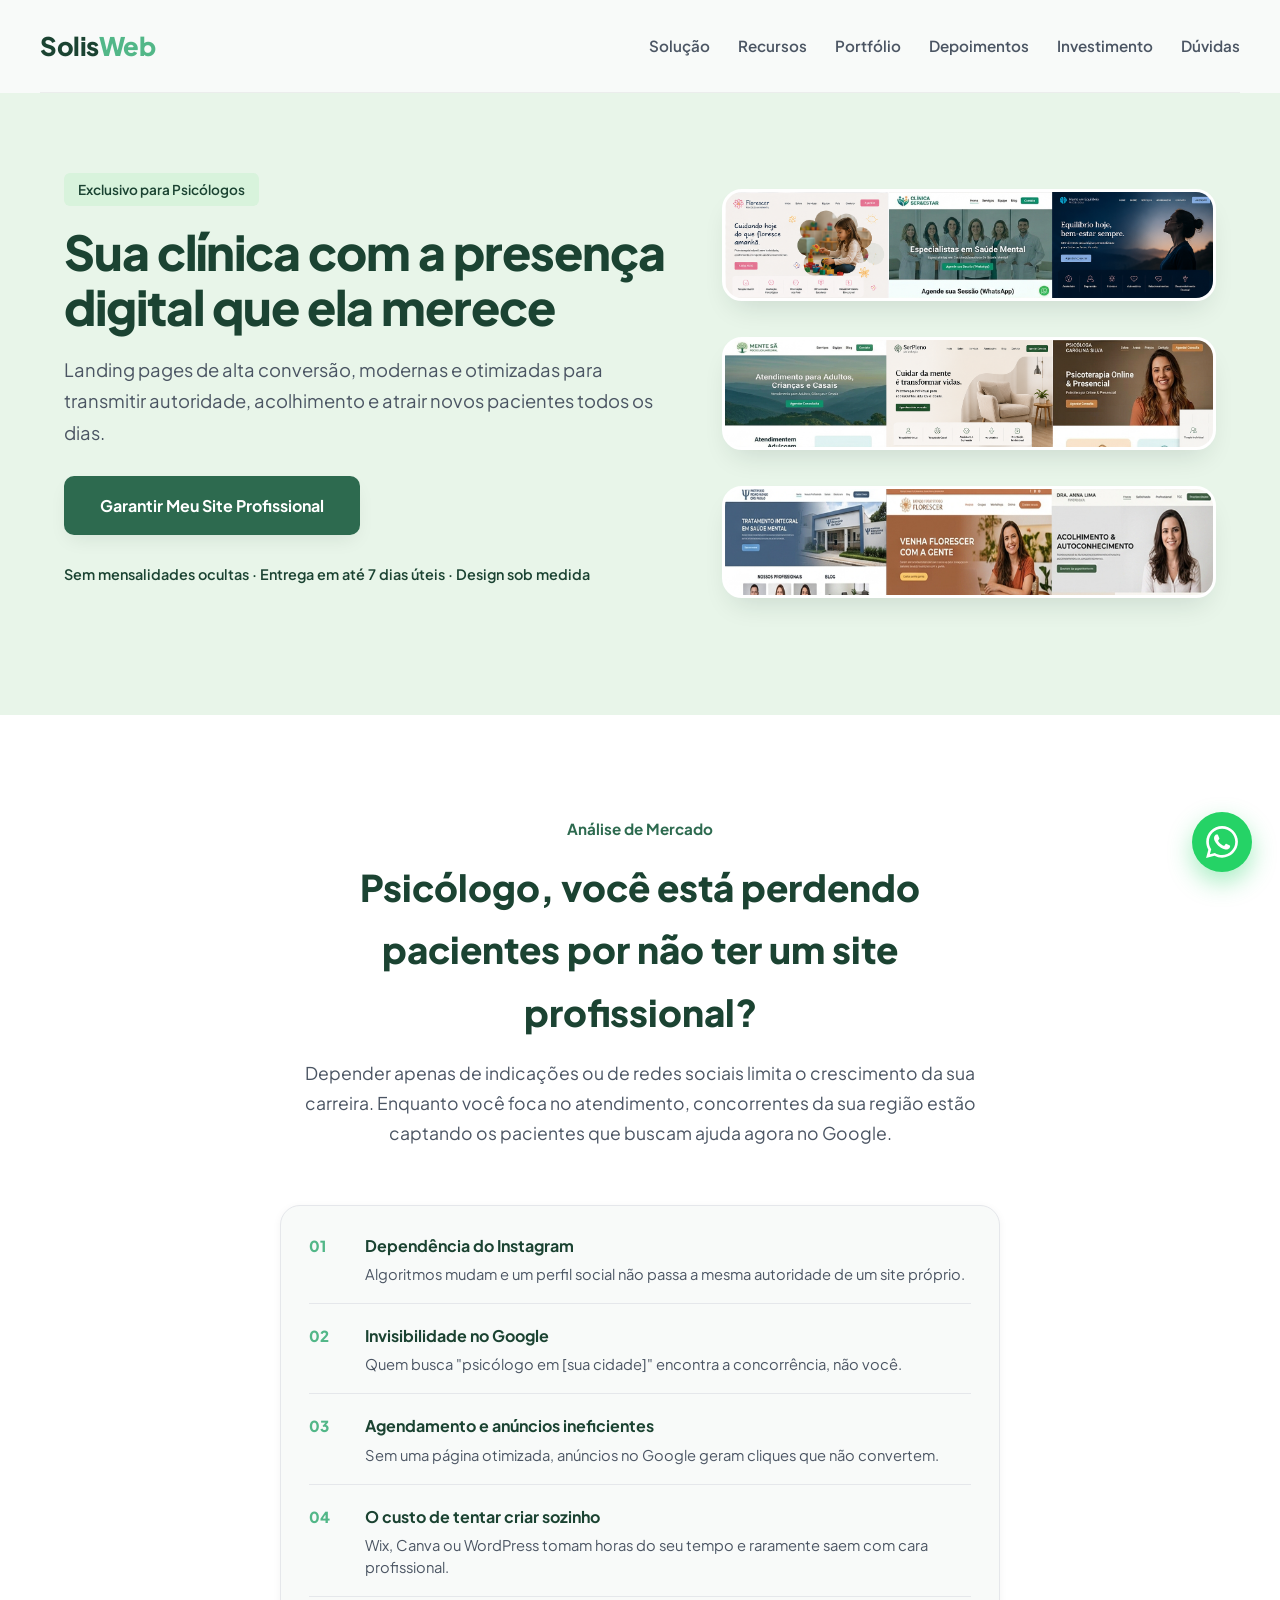
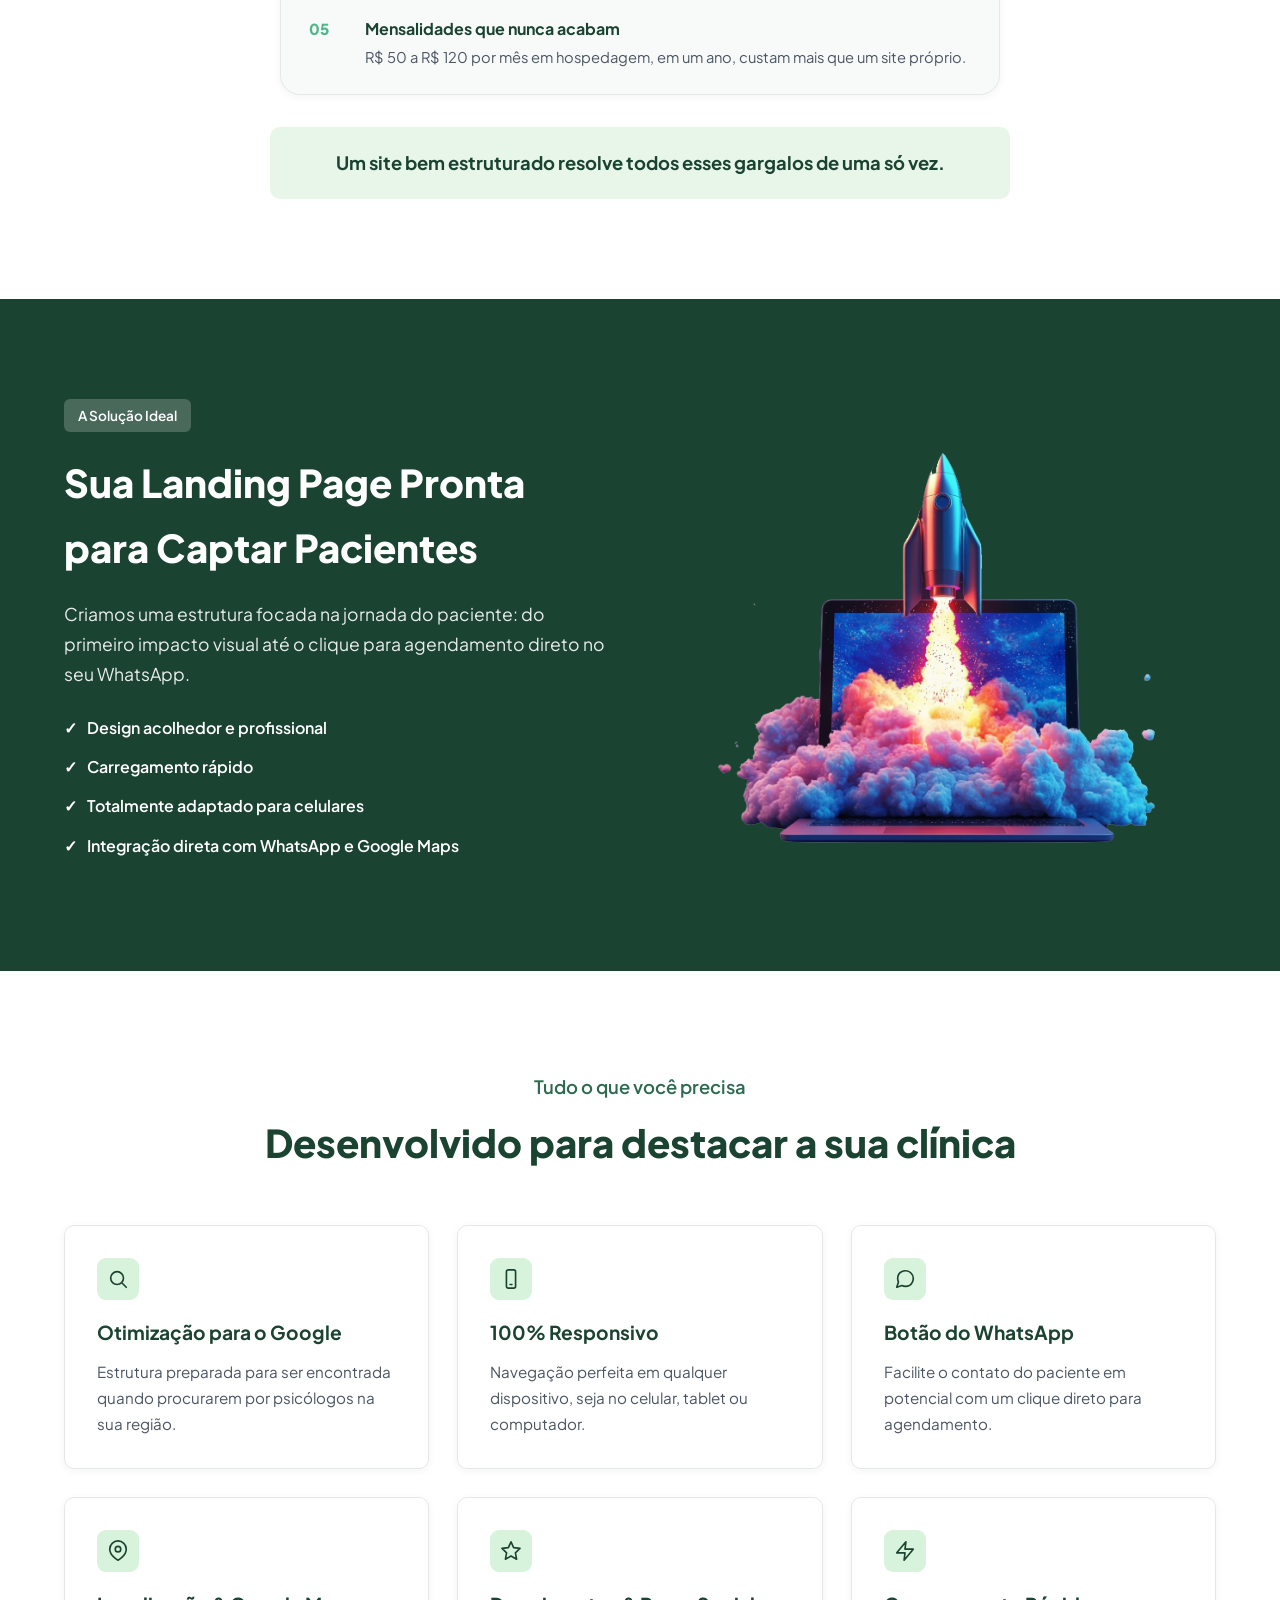
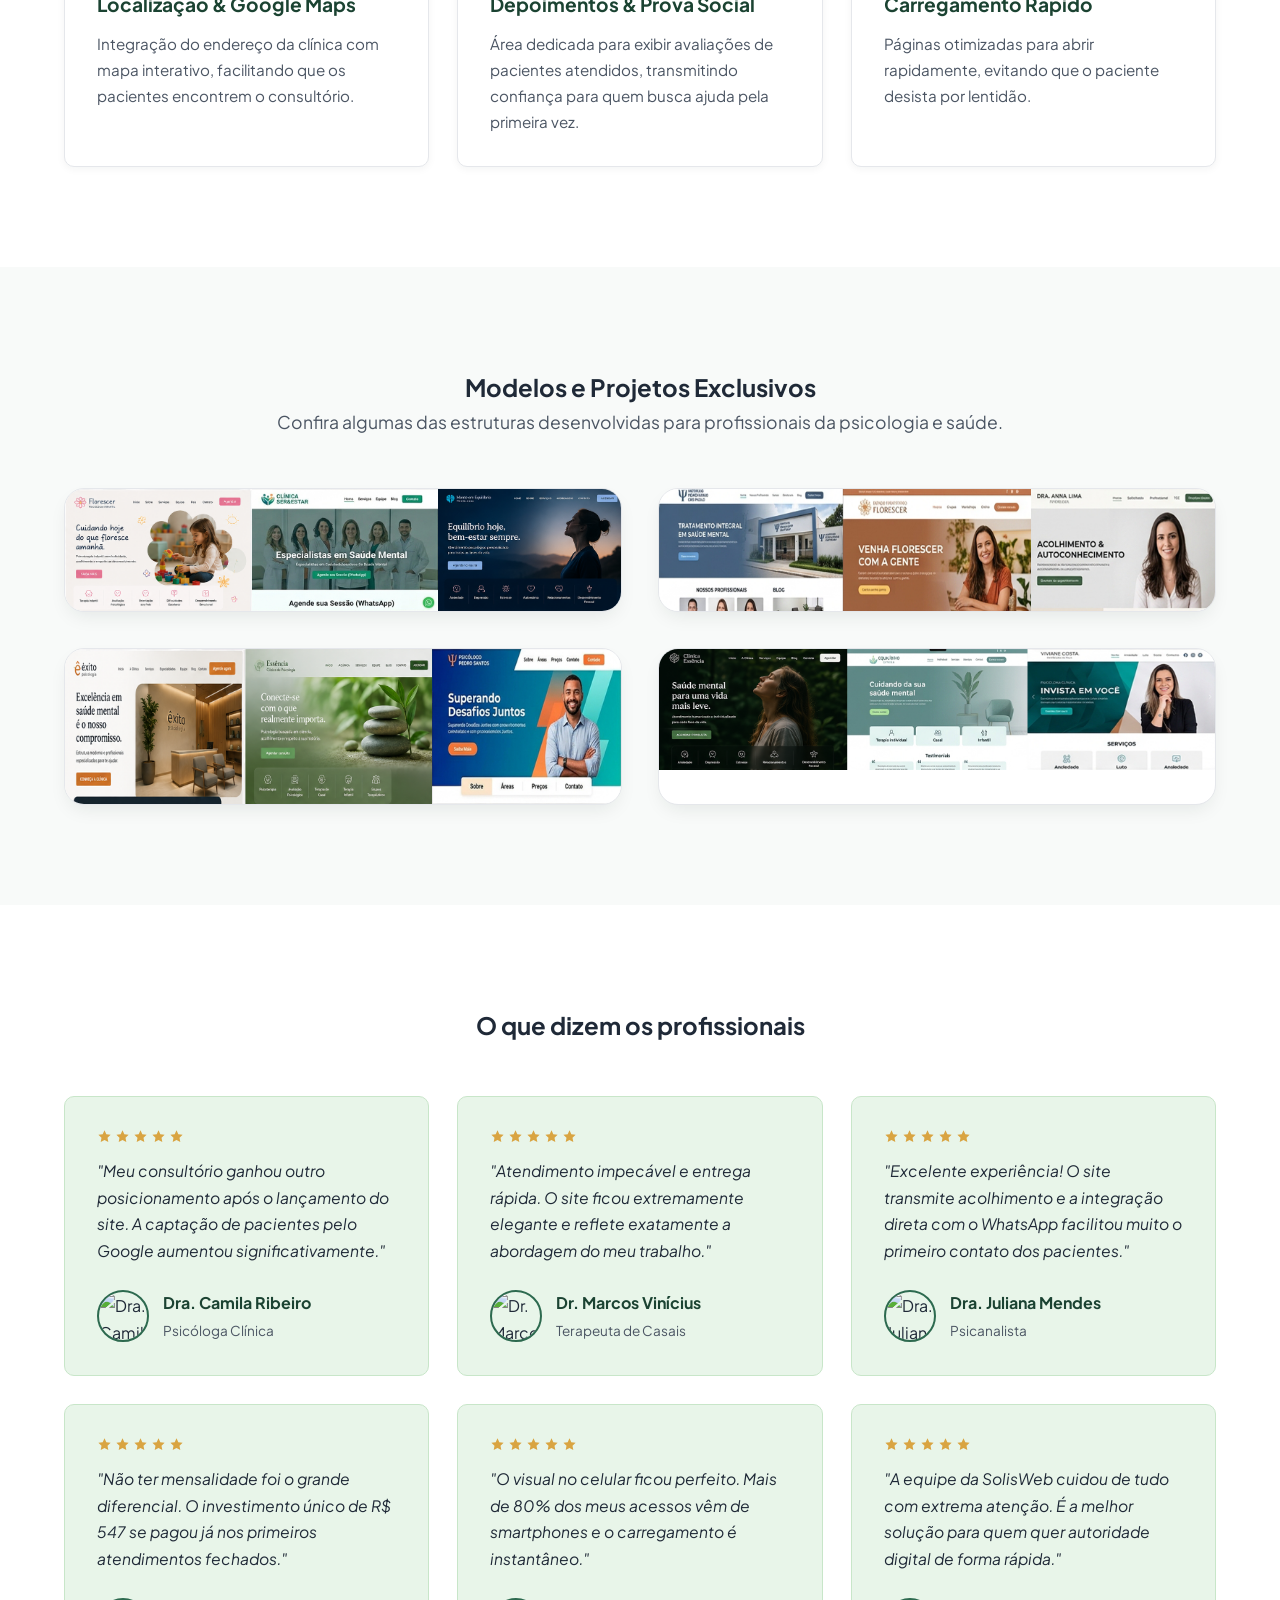
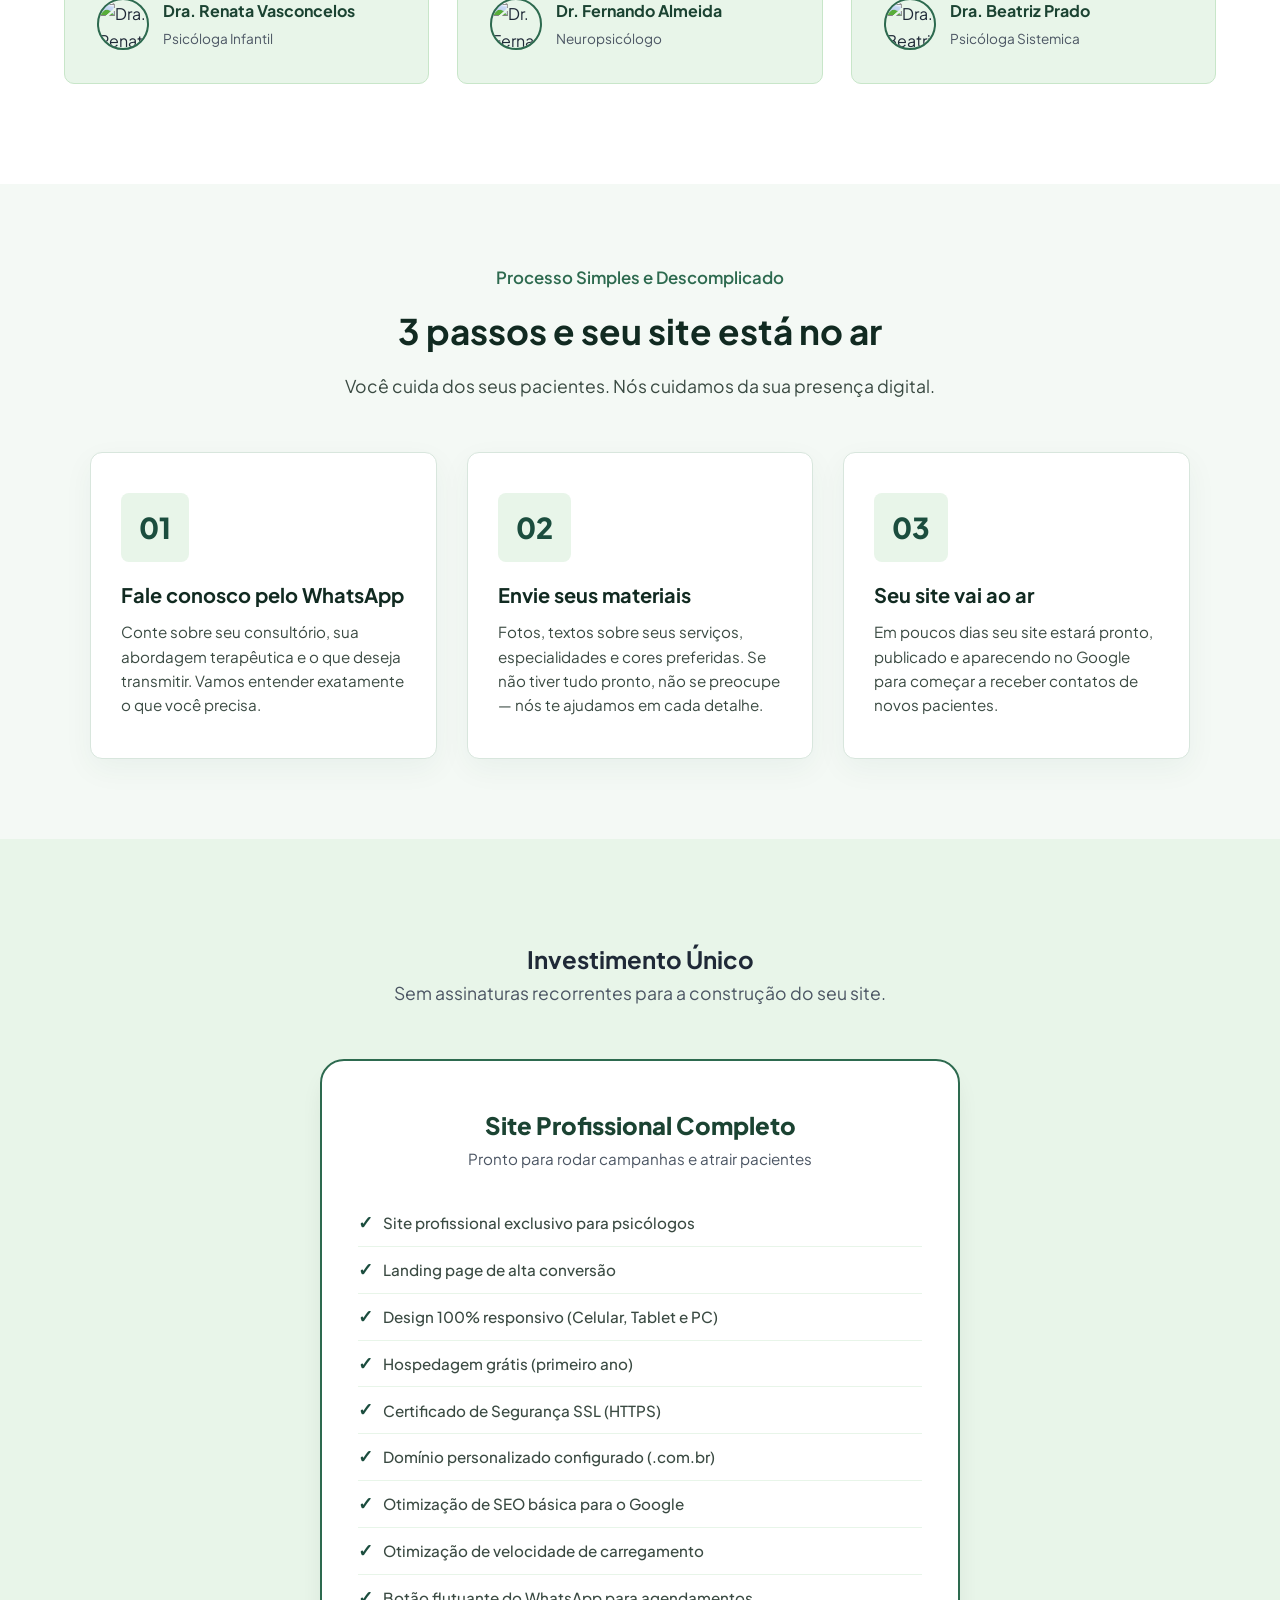
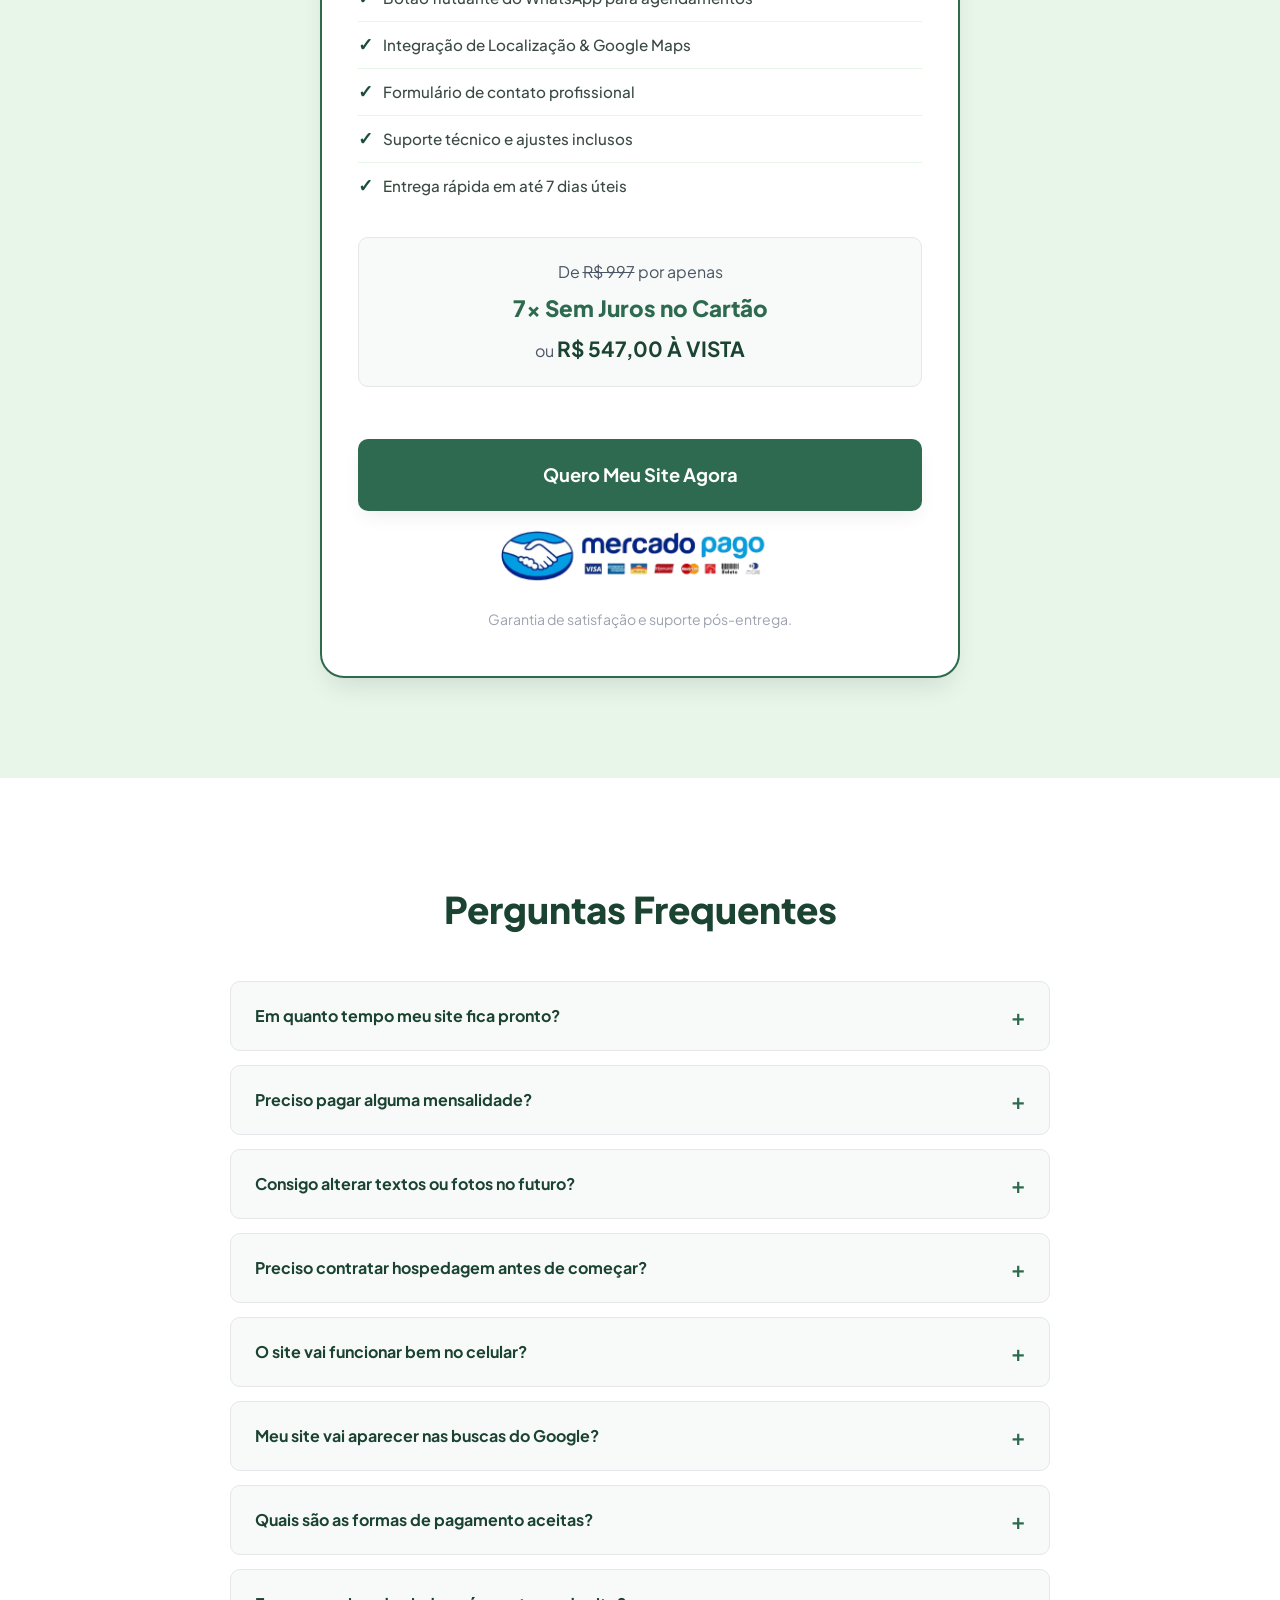
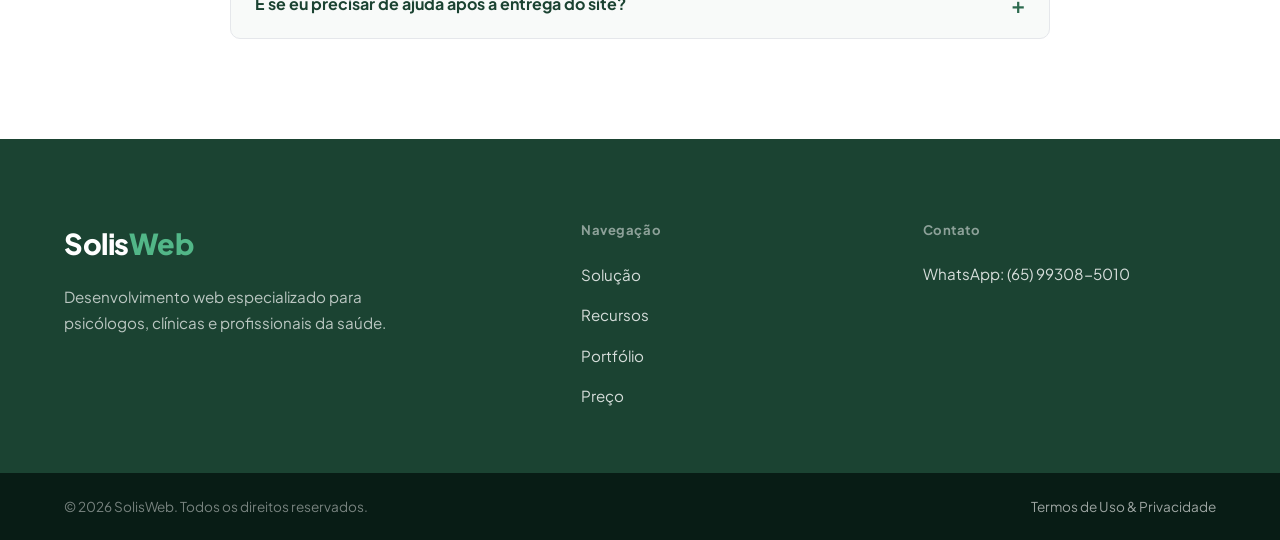
==== commit de818534: "Add files via upload" ====
--- a/index.html
+++ b/index.html
@@ -1,506 +1,517 @@
 <!DOCTYPE html>
 <html lang="pt-BR">
 <head>
-<meta charset="UTF-8">
-<meta name="viewport" content="width=device-width, initial-scale=1.0">
-<title>SolisWeb — Sites para Psicólogos e Clínicas</title>
-<meta name="description" content="Criação de sites, gestão de Google Meu Negócio e tráfego pago para psicólogos que querem mais pacientes com presença digital profissional.">
-<link rel="preconnect" href="https://fonts.googleapis.com">
-<link rel="preconnect" href="https://fonts.gstatic.com" crossorigin>
-<link href="https://fonts.googleapis.com/css2?family=Fraunces:ital,opsz,wght@0,9..144,400;0,9..144,500;0,9..144,600;0,9..144,650;1,9..144,500&family=Public+Sans:wght@400;500;600;700&family=IBM+Plex+Mono:wght@400;500&display=swap" rel="stylesheet">
-<link rel="stylesheet" href="styles.css">
-
-<meta property="og:type" content="website">
-<meta property="og:site_name" content="SolisWeb">
-<meta property="og:locale" content="pt_BR">
-<meta property="og:url" content="https://solisweb.com.br">
-<meta property="og:title" content="SolisWeb — Sites para Psicólogos e Clínicas">
-<meta property="og:description" content="Criação de sites, gestão de Google Meu Negócio e tráfego pago para psicólogos que querem mais pacientes com presença digital profissional.">
-<meta property="og:image" content="https://solisweb.com.br/01.png">
-<meta property="og:image:alt" content="Modelos de sites criados para psicólogos e clínicas de psicologia">
-
-<meta name="twitter:card" content="summary_large_image">
-<meta name="twitter:title" content="SolisWeb — Sites para Psicólogos e Clínicas">
-<meta name="twitter:description" content="Criação de sites, gestão de Google Meu Negócio e tráfego pago para psicólogos que querem mais pacientes com presença digital profissional.">
-<meta name="twitter:image" content="https://solisweb.com.br/01.png">
-
-<link rel="icon" href="favicon.svg" type="image/svg+xml">
-<link rel="icon" href="favicon-32x32.png" sizes="32x32" type="image/png">
-<link rel="icon" href="favicon-16x16.png" sizes="16x16" type="image/png">
-<link rel="apple-touch-icon" href="apple-touch-icon.png">
-<link rel="icon" href="favicon.ico" sizes="any">
+    <meta charset="UTF-8">
+    <meta name="viewport" content="width=device-width, initial-scale=1.0">
+    <title>SolisWeb — Sites Profissionais para Psicólogos</title>
+    
+    <meta name="description" content="Tenha uma presença online elegante e otimizada para captar novos pacientes. Pagamento único de R$ 547.">
+    
+    <!-- Open Graph / Meta Tags -->
+    <meta property="og:type" content="website">
+    <meta property="og:url" content="https://solisweb.com.br/">
+    <meta property="og:title" content="SolisWeb — Sites Profissionais para Psicólogos">
+    <meta property="og:description" content="Tenha uma presença online elegante e otimizada para captar novos pacientes. Pagamento único de R$ 547.">
+    
+    <meta property="og:image" content="https://solisweb.com.br/01.png">
+    <meta property="og:image" content="https://solisweb.com.br/02.png">
+    <meta property="og:image" content="https://solisweb.com.br/03.png">
+    <meta property="og:image" content="https://solisweb.com.br/04.png">
+    <meta property="og:image" content="https://solisweb.com.br/05.png">
+
+    <!-- Fonts -->
+    <link rel="preconnect" href="https://fonts.googleapis.com">
+    <link rel="preconnect" href="https://fonts.gstatic.com" crossorigin>
+    <link href="https://fonts.googleapis.com/css2?family=Plus+Jakarta+Sans:wght@400;500;600;700;800&display=swap" rel="stylesheet">
+
+    <!-- Stylesheet -->
+    <link rel="stylesheet" href="style.css">
 </head>
 <body>
 
-<div class="breath-field" aria-hidden="true">
-  <span class="ring ring-1"></span>
-  <span class="ring ring-2"></span>
-  <span class="ring ring-3"></span>
+    <!-- Header / Navbar -->
+    <header class="navbar container">
+        <a href="#" class="logo">Solis<span class="logo-highlight">Web</span></a>
+        <nav>
+            <ul class="nav-links">
+                <li><a href="#solucao">Solução</a></li>
+                <li><a href="#recursos">Recursos</a></li>
+                <li><a href="#portfolio">Portfólio</a></li>
+                <li><a href="#depoimentos">Depoimentos</a></li>
+                <li><a href="#preco">Investimento</a></li>
+                <li><a href="#faq">Dúvidas</a></li>
+            </ul>
+        </nav>
+    </header>
+
+    <!-- Hero Section (Imagens Verticais Empilhadas e Ampliadas) -->
+    <section class="hero">
+        <div class="container hero-content">
+            <div class="hero-text">
+                <span class="badge badge-park-green">Exclusivo para Psicólogos</span>
+                <h1>Sua clínica com a presença digital que ela merece</h1>
+                <p>Landing pages de alta conversão, modernas e otimizadas para transmitir autoridade, acolhimento e atrair novos pacientes todos os dias.</p>
+                <a href="#preco" class="btn-primary">Garantir Meu Site Profissional</a>
+                <div class="hero-social-proof">
+                   <br> <p>Sem mensalidades ocultas · Entrega em até 7 dias úteis · Design sob medida</p>
+                </div>
+            </div>
+
+            <!-- Coluna Vertical Empilhada com Imagens Grandes -->
+            <div class="hero-vertical-stack">
+                <div class="hero-vertical-card reveal-on-scroll delay-1">
+                    <img src="01.png" alt="Amostra de projeto 1">
+                </div>
+                <div class="hero-vertical-card reveal-on-scroll delay-2">
+                    <img src="02.png" alt="Amostra de projeto 2">
+                </div>
+                <div class="hero-vertical-card reveal-on-scroll delay-3">
+                    <img src="03.png" alt="Amostra de projeto 3">
+                </div>
+                
+            </div>
+        </div>
+    </section>
+
+   <!-- Problemas & Análise de Mercado -->
+<section id="problemas-psicologos" class="problem-section">
+    <div class="container">
+        <div class="problem-intro">
+            <span class="section-tag">Análise de Mercado</span>
+            <h2>Psicólogo, você está perdendo pacientes por não ter um site profissional?</h2>
+            <p class="section-lead">
+                Depender apenas de indicações ou de redes sociais limita o crescimento da sua carreira. Enquanto você foca no atendimento, concorrentes da sua região estão captando os pacientes que buscam ajuda agora no Google.
+            </p>
+        </div>
+
+        <div class="problem-balloon reveal-on-scroll">
+            <ol class="problem-list">
+                <li class="problem-row">
+                    <span class="problem-number">01</span>
+                    <div class="problem-content">
+                        <h3>Dependência do Instagram</h3>
+                        <p>Algoritmos mudam e um perfil social não passa a mesma autoridade de um site próprio.</p>
+                    </div>
+                </li>
+
+                <li class="problem-row">
+                    <span class="problem-number">02</span>
+                    <div class="problem-content">
+                        <h3>Invisibilidade no Google</h3>
+                        <p>Quem busca "psicólogo em [sua cidade]" encontra a concorrência, não você.</p>
+                    </div>
+                </li>
+
+                <li class="problem-row">
+                    <span class="problem-number">03</span>
+                    <div class="problem-content">
+                        <h3>Agendamento e anúncios ineficientes</h3>
+                        <p>Sem uma página otimizada, anúncios no Google geram cliques que não convertem.</p>
+                    </div>
+                </li>
+
+                <li class="problem-row">
+                    <span class="problem-number">04</span>
+                    <div class="problem-content">
+                        <h3>O custo de tentar criar sozinho</h3>
+                        <p>Wix, Canva ou WordPress tomam horas do seu tempo e raramente saem com cara profissional.</p>
+                    </div>
+                </li>
+
+                <li class="problem-row">
+                    <span class="problem-number">05</span>
+                    <div class="problem-content">
+                        <h3>Mensalidades que nunca acabam</h3>
+                        <p>R$ 50 a R$ 120 por mês em hospedagem, em um ano, custam mais que um site próprio.</p>
+                    </div>
+                </li>
+            </ol>
+        </div>
+
+        <p class="section-footer-highlight">Um site bem estruturado resolve todos esses gargalos de uma só vez.</p>
+    </div>
+</section>
+
+    <!-- A Solução -->
+    <section id="solucao" class="solution-section section-park-green">
+        <div class="container solution-container">
+            <div class="solution-text">
+                <span class="badge badge-light">A Solução Ideal</span>
+                <h2>Sua Landing Page Pronta para Captar Pacientes</h2>
+                <p>Criamos uma estrutura focada na jornada do paciente: do primeiro impacto visual até o clique para agendamento direto no seu WhatsApp.</p>
+                <ul class="solution-list">
+                    <li><span class="check">✓</span> Design acolhedor e profissional</li>
+                    <li><span class="check">✓</span> Carregamento rápido</li>
+                    <li><span class="check">✓</span> Totalmente adaptado para celulares</li>
+                    <li><span class="check">✓</span> Integração direta com WhatsApp e Google Maps</li>
+                </ul>
+            </div>
+            <div class="solution-image">
+                <img src="06.png" alt="Ilustração da landing page pronta para captar pacientes">
+            </div>
+        </div>
+    </section>
+
+    <!-- Recursos / Benefícios -->
+<section id="recursos" class="features-section">
+    <div class="container">
+        <p class="subtitle">Tudo o que você precisa</p>
+        <h2>Desenvolvido para destacar a sua clínica</h2>
+        
+        <div class="features-grid">
+            <div class="feature-item reveal-on-scroll delay-1">
+                <span class="icon"><svg viewBox="0 0 24 24" fill="none" stroke="currentColor" stroke-width="1.8" stroke-linecap="round" stroke-linejoin="round"><circle cx="11" cy="11" r="7"/><line x1="21" y1="21" x2="16.65" y2="16.65"/></svg></span>
+                <h3>Otimização para o Google</h3>
+                <p>Estrutura preparada para ser encontrada quando procurarem por psicólogos na sua região.</p>
+            </div>
+
+            <div class="feature-item reveal-on-scroll delay-2">
+                <span class="icon"><svg viewBox="0 0 24 24" fill="none" stroke="currentColor" stroke-width="1.8" stroke-linecap="round" stroke-linejoin="round"><rect x="7" y="2" width="10" height="20" rx="2"/><line x1="11" y1="18" x2="13" y2="18"/></svg></span>
+                <h3>100% Responsivo</h3>
+                <p>Navegação perfeita em qualquer dispositivo, seja no celular, tablet ou computador.</p>
+            </div>
+
+            <div class="feature-item reveal-on-scroll delay-3">
+                <span class="icon"><svg viewBox="0 0 24 24" fill="none" stroke="currentColor" stroke-width="1.8" stroke-linecap="round" stroke-linejoin="round"><path d="M21 11.5a8.38 8.38 0 0 1-.9 3.8 8.5 8.5 0 0 1-7.6 4.7 8.38 8.38 0 0 1-3.8-.9L3 21l1.9-5.7a8.38 8.38 0 0 1-.9-3.8 8.5 8.5 0 0 1 4.7-7.6 8.38 8.38 0 0 1 3.8-.9h.5a8.48 8.48 0 0 1 8 8v.5z"/></svg></span>
+                <h3>Botão do WhatsApp</h3>
+                <p>Facilite o contato do paciente em potencial com um clique direto para agendamento.</p>
+            </div>
+
+            <div class="feature-item reveal-on-scroll delay-4">
+                <span class="icon"><svg viewBox="0 0 24 24" fill="none" stroke="currentColor" stroke-width="1.8" stroke-linecap="round" stroke-linejoin="round"><path d="M21 10c0 7-9 12-9 12s-9-5-9-12a9 9 0 0 1 18 0z"/><circle cx="12" cy="10" r="3"/></svg></span>
+                <h3>Localização & Google Maps</h3>
+                <p>Integração do endereço da clínica com mapa interativo, facilitando que os pacientes encontrem o consultório.</p>
+            </div>
+
+            <div class="feature-item reveal-on-scroll delay-5">
+                <span class="icon"><svg viewBox="0 0 24 24" fill="none" stroke="currentColor" stroke-width="1.8" stroke-linecap="round" stroke-linejoin="round"><path d="M12 2l2.9 6.3 6.9.9-5 4.8 1.3 6.9-6.1-3.4-6.1 3.4 1.3-6.9-5-4.8 6.9-.9z"/></svg></span>
+                <h3>Depoimentos & Prova Social</h3>
+                <p>Área dedicada para exibir avaliações de pacientes atendidos, transmitindo confiança para quem busca ajuda pela primeira vez.</p>
+            </div>
+
+            <div class="feature-item reveal-on-scroll delay-6">
+                <span class="icon"><svg viewBox="0 0 24 24" fill="none" stroke="currentColor" stroke-width="1.8" stroke-linecap="round" stroke-linejoin="round"><polygon points="13 2 3 14 12 14 11 22 21 10 12 10 13 2"/></svg></span>
+                <h3>Carregamento Rápido</h3>
+                <p>Páginas otimizadas para abrir rapidamente, evitando que o paciente desista por lentidão.</p>
+            </div>
+        </div>
+    </div>
+</section>
+
+    <!-- Portfólio (Imagens Grandes sem 'Ver Detalhes') -->
+    <section id="portfolio" class="portfolio-section">
+        <div class="container">
+            <h2>Modelos e Projetos Exclusivos</h2>
+            <p class="section-intro">Confira algumas das estruturas desenvolvidas para profissionais da psicologia e saúde.</p>
+            
+            <div class="portfolio-grid-large">
+                <div class="portfolio-card-large reveal-on-scroll delay-1">
+                    <img src="01.png" alt="Projeto Portfólio 1">
+                </div>
+                <div class="portfolio-card-large reveal-on-scroll delay-3">
+                    <img src="03.png" alt="Projeto Portfólio 3">
+                </div>
+                <div class="portfolio-card-large reveal-on-scroll delay-1">
+                    <img src="04.png" alt="Projeto Portfólio 4">
+                </div>
+                <div class="portfolio-card-large reveal-on-scroll delay-2">
+                    <img src="05.png" alt="Projeto Portfólio 5">
+                </div>
+            </div>
+        </div>
+    </section>
+
+
+    
+    <!-- Depoimentos -->
+    <section id="depoimentos" class="testimonials-section">
+        <div class="container">
+            <h2>O que dizem os profissionais</h2>
+            <div class="testimonials-grid">
+                <div class="testimonial-card reveal-on-scroll">
+                    <div class="stars"><svg viewBox="0 0 24 24" fill="currentColor"><path d="M12 2l2.9 6.3 6.9.9-5 4.8 1.3 6.9-6.1-3.4-6.1 3.4 1.3-6.9-5-4.8 6.9-.9z"/></svg><svg viewBox="0 0 24 24" fill="currentColor"><path d="M12 2l2.9 6.3 6.9.9-5 4.8 1.3 6.9-6.1-3.4-6.1 3.4 1.3-6.9-5-4.8 6.9-.9z"/></svg><svg viewBox="0 0 24 24" fill="currentColor"><path d="M12 2l2.9 6.3 6.9.9-5 4.8 1.3 6.9-6.1-3.4-6.1 3.4 1.3-6.9-5-4.8 6.9-.9z"/></svg><svg viewBox="0 0 24 24" fill="currentColor"><path d="M12 2l2.9 6.3 6.9.9-5 4.8 1.3 6.9-6.1-3.4-6.1 3.4 1.3-6.9-5-4.8 6.9-.9z"/></svg><svg viewBox="0 0 24 24" fill="currentColor"><path d="M12 2l2.9 6.3 6.9.9-5 4.8 1.3 6.9-6.1-3.4-6.1 3.4 1.3-6.9-5-4.8 6.9-.9z"/></svg></div>
+                    <p>"Meu consultório ganhou outro posicionamento após o lançamento do site. A captação de pacientes pelo Google aumentou significativamente."</p>
+                    <div class="author-info">
+                        <img src="https://images.unsplash.com/photo-1573496359142-b8d87734a5a2?w=120&auto=format&fit=crop&q=80" alt="Dra. Camila Ribeiro" class="author-photo">
+                        <div>
+                            <strong>Dra. Camila Ribeiro</strong>
+                            <span>Psicóloga Clínica </span>
+                        </div>
+                    </div>
+                </div>
+
+                <div class="testimonial-card reveal-on-scroll delay-1">
+                    <div class="stars"><svg viewBox="0 0 24 24" fill="currentColor"><path d="M12 2l2.9 6.3 6.9.9-5 4.8 1.3 6.9-6.1-3.4-6.1 3.4 1.3-6.9-5-4.8 6.9-.9z"/></svg><svg viewBox="0 0 24 24" fill="currentColor"><path d="M12 2l2.9 6.3 6.9.9-5 4.8 1.3 6.9-6.1-3.4-6.1 3.4 1.3-6.9-5-4.8 6.9-.9z"/></svg><svg viewBox="0 0 24 24" fill="currentColor"><path d="M12 2l2.9 6.3 6.9.9-5 4.8 1.3 6.9-6.1-3.4-6.1 3.4 1.3-6.9-5-4.8 6.9-.9z"/></svg><svg viewBox="0 0 24 24" fill="currentColor"><path d="M12 2l2.9 6.3 6.9.9-5 4.8 1.3 6.9-6.1-3.4-6.1 3.4 1.3-6.9-5-4.8 6.9-.9z"/></svg><svg viewBox="0 0 24 24" fill="currentColor"><path d="M12 2l2.9 6.3 6.9.9-5 4.8 1.3 6.9-6.1-3.4-6.1 3.4 1.3-6.9-5-4.8 6.9-.9z"/></svg></div>
+                    <p>"Atendimento impecável e entrega rápida. O site ficou extremamente elegante e reflete exatamente a abordagem do meu trabalho."</p>
+                    <div class="author-info">
+                        <img src="https://images.unsplash.com/photo-1560250097-0b93528c311a?w=120&auto=format&fit=crop&q=80" alt="Dr. Marcos Vinícius" class="author-photo">
+                        <div>
+                            <strong>Dr. Marcos Vinícius</strong>
+                            <span>Terapeuta de Casais</span>
+                        </div>
+                    </div>
+                </div>
+
+                <div class="testimonial-card reveal-on-scroll delay-2">
+                    <div class="stars"><svg viewBox="0 0 24 24" fill="currentColor"><path d="M12 2l2.9 6.3 6.9.9-5 4.8 1.3 6.9-6.1-3.4-6.1 3.4 1.3-6.9-5-4.8 6.9-.9z"/></svg><svg viewBox="0 0 24 24" fill="currentColor"><path d="M12 2l2.9 6.3 6.9.9-5 4.8 1.3 6.9-6.1-3.4-6.1 3.4 1.3-6.9-5-4.8 6.9-.9z"/></svg><svg viewBox="0 0 24 24" fill="currentColor"><path d="M12 2l2.9 6.3 6.9.9-5 4.8 1.3 6.9-6.1-3.4-6.1 3.4 1.3-6.9-5-4.8 6.9-.9z"/></svg><svg viewBox="0 0 24 24" fill="currentColor"><path d="M12 2l2.9 6.3 6.9.9-5 4.8 1.3 6.9-6.1-3.4-6.1 3.4 1.3-6.9-5-4.8 6.9-.9z"/></svg><svg viewBox="0 0 24 24" fill="currentColor"><path d="M12 2l2.9 6.3 6.9.9-5 4.8 1.3 6.9-6.1-3.4-6.1 3.4 1.3-6.9-5-4.8 6.9-.9z"/></svg></div>
+                    <p>"Excelente experiência! O site transmite acolhimento e a integração direta com o WhatsApp facilitou muito o primeiro contato dos pacientes."</p>
+                    <div class="author-info">
+                        <img src="https://images.unsplash.com/photo-1580489944761-15a19d654956?w=120&auto=format&fit=crop&q=80" alt="Dra. Juliana Mendes" class="author-photo">
+                        <div>
+                            <strong>Dra. Juliana Mendes</strong>
+                            <span>Psicanalista</span>
+                        </div>
+                    </div>
+                </div>
+
+                <div class="testimonial-card reveal-on-scroll delay-1">
+                    <div class="stars"><svg viewBox="0 0 24 24" fill="currentColor"><path d="M12 2l2.9 6.3 6.9.9-5 4.8 1.3 6.9-6.1-3.4-6.1 3.4 1.3-6.9-5-4.8 6.9-.9z"/></svg><svg viewBox="0 0 24 24" fill="currentColor"><path d="M12 2l2.9 6.3 6.9.9-5 4.8 1.3 6.9-6.1-3.4-6.1 3.4 1.3-6.9-5-4.8 6.9-.9z"/></svg><svg viewBox="0 0 24 24" fill="currentColor"><path d="M12 2l2.9 6.3 6.9.9-5 4.8 1.3 6.9-6.1-3.4-6.1 3.4 1.3-6.9-5-4.8 6.9-.9z"/></svg><svg viewBox="0 0 24 24" fill="currentColor"><path d="M12 2l2.9 6.3 6.9.9-5 4.8 1.3 6.9-6.1-3.4-6.1 3.4 1.3-6.9-5-4.8 6.9-.9z"/></svg><svg viewBox="0 0 24 24" fill="currentColor"><path d="M12 2l2.9 6.3 6.9.9-5 4.8 1.3 6.9-6.1-3.4-6.1 3.4 1.3-6.9-5-4.8 6.9-.9z"/></svg></div>
+                    <p>"Não ter mensalidade foi o grande diferencial. O investimento único de R$ 547 se pagou já nos primeiros atendimentos fechados."</p>
+                    <div class="author-info">
+                        <img src="https://images.unsplash.com/photo-1534528741775-53994a69daeb?w=120&auto=format&fit=crop&q=80" alt="Dra. Renata Vasconcelos" class="author-photo">
+                        <div>
+                            <strong>Dra. Renata Vasconcelos</strong>
+                            <span>Psicóloga Infantil</span>
+                        </div>
+                    </div>
+                </div>
+
+                <div class="testimonial-card reveal-on-scroll delay-2">
+                    <div class="stars"><svg viewBox="0 0 24 24" fill="currentColor"><path d="M12 2l2.9 6.3 6.9.9-5 4.8 1.3 6.9-6.1-3.4-6.1 3.4 1.3-6.9-5-4.8 6.9-.9z"/></svg><svg viewBox="0 0 24 24" fill="currentColor"><path d="M12 2l2.9 6.3 6.9.9-5 4.8 1.3 6.9-6.1-3.4-6.1 3.4 1.3-6.9-5-4.8 6.9-.9z"/></svg><svg viewBox="0 0 24 24" fill="currentColor"><path d="M12 2l2.9 6.3 6.9.9-5 4.8 1.3 6.9-6.1-3.4-6.1 3.4 1.3-6.9-5-4.8 6.9-.9z"/></svg><svg viewBox="0 0 24 24" fill="currentColor"><path d="M12 2l2.9 6.3 6.9.9-5 4.8 1.3 6.9-6.1-3.4-6.1 3.4 1.3-6.9-5-4.8 6.9-.9z"/></svg><svg viewBox="0 0 24 24" fill="currentColor"><path d="M12 2l2.9 6.3 6.9.9-5 4.8 1.3 6.9-6.1-3.4-6.1 3.4 1.3-6.9-5-4.8 6.9-.9z"/></svg></div>
+                    <p>"O visual no celular ficou perfeito. Mais de 80% dos meus acessos vêm de smartphones e o carregamento é instantâneo."</p>
+                    <div class="author-info">
+                        <img src="https://images.unsplash.com/photo-1507003211169-0a1dd7228f2d?w=120&auto=format&fit=crop&q=80" alt="Dr. Fernando Almeida" class="author-photo">
+                        <div>
+                            <strong>Dr. Fernando Almeida</strong>
+                            <span>Neuropsicólogo</span>
+                        </div>
+                    </div>
+                </div>
+
+                <div class="testimonial-card reveal-on-scroll delay-3">
+                    <div class="stars"><svg viewBox="0 0 24 24" fill="currentColor"><path d="M12 2l2.9 6.3 6.9.9-5 4.8 1.3 6.9-6.1-3.4-6.1 3.4 1.3-6.9-5-4.8 6.9-.9z"/></svg><svg viewBox="0 0 24 24" fill="currentColor"><path d="M12 2l2.9 6.3 6.9.9-5 4.8 1.3 6.9-6.1-3.4-6.1 3.4 1.3-6.9-5-4.8 6.9-.9z"/></svg><svg viewBox="0 0 24 24" fill="currentColor"><path d="M12 2l2.9 6.3 6.9.9-5 4.8 1.3 6.9-6.1-3.4-6.1 3.4 1.3-6.9-5-4.8 6.9-.9z"/></svg><svg viewBox="0 0 24 24" fill="currentColor"><path d="M12 2l2.9 6.3 6.9.9-5 4.8 1.3 6.9-6.1-3.4-6.1 3.4 1.3-6.9-5-4.8 6.9-.9z"/></svg><svg viewBox="0 0 24 24" fill="currentColor"><path d="M12 2l2.9 6.3 6.9.9-5 4.8 1.3 6.9-6.1-3.4-6.1 3.4 1.3-6.9-5-4.8 6.9-.9z"/></svg></div>
+                    <p>"A equipe da SolisWeb cuidou de tudo com extrema atenção. É a melhor solução para quem quer autoridade digital de forma rápida."</p>
+                    <div class="author-info">
+                        <img src="https://images.unsplash.com/photo-1544005313-94ddf0286df2?w=120&auto=format&fit=crop&q=80" alt="Dra. Beatriz Prado" class="author-photo">
+                        <div>
+                            <strong>Dra. Beatriz Prado</strong>
+                            <span>Psicóloga Sistemica</span>
+                        </div>
+                    </div>
+                </div>
+            </div>
+        </div>
+    </section>
+
+<!-- Processo / 3 Passos -->
+<section id="como-funciona" class="steps-section">
+    <div class="container">
+        <p class="subtitle">Processo Simples e Descomplicado</p>
+        <h2>3 passos e seu site está no ar</h2>
+        <p class="section-lead">Você cuida dos seus pacientes. Nós cuidamos da sua presença digital.</p>
+        
+        <div class="steps-grid">
+            <!-- Passo 1 -->
+            <div class="step-card reveal-on-scroll delay-1">
+                <span class="step-number">01</span>
+                <h3>Fale conosco pelo WhatsApp</h3>
+                <p>Conte sobre seu consultório, sua abordagem terapêutica e o que deseja transmitir. Vamos entender exatamente o que você precisa.</p>
+            </div>
+
+            <!-- Passo 2 -->
+            <div class="step-card reveal-on-scroll delay-2">
+                <span class="step-number">02</span>
+                <h3>Envie seus materiais</h3>
+                <p>Fotos, textos sobre seus serviços, especialidades e cores preferidas. Se não tiver tudo pronto, não se preocupe — nós te ajudamos em cada detalhe.</p>
+            </div>
+
+            <!-- Passo 3 -->
+            <div class="step-card reveal-on-scroll delay-3">
+                <span class="step-number">03</span>
+                <h3>Seu site vai ao ar</h3>
+                <p>Em poucos dias seu site estará pronto, publicado e aparecendo no Google para começar a receber contatos de novos pacientes.</p>
+            </div>
+        </div>
+    </div>
+</section>
+
+    <!-- Oferta / Preço -->
+    <section id="preco" class="pricing-section">
+        <div class="container">
+            <h2>Investimento Único</h2>
+            <p class="section-intro">Sem assinaturas recorrentes para a construção do seu site.</p>
+            
+            <div class="pricing-box">
+                <div class="pricing-header">Site Profissional Completo</div>
+                <div class="pricing-subheader">Pronto para rodar campanhas e atrair pacientes</div>
+                
+                <ul class="pricing-features">
+    <li><span class="check">✓</span> Site profissional exclusivo para psicólogos</li>
+    <li><span class="check">✓</span> Landing page de alta conversão</li>
+    <li><span class="check">✓</span> Design 100% responsivo (Celular, Tablet e PC)</li>
+    <li><span class="check">✓</span> Hospedagem grátis (primeiro ano)</li>
+    <li><span class="check">✓</span> Certificado de Segurança SSL (HTTPS)</li>
+    <li><span class="check">✓</span> Domínio personalizado configurado (.com.br)</li>
+    <li><span class="check">✓</span> Otimização de SEO básica para o Google</li>
+    <li><span class="check">✓</span> Otimização de velocidade de carregamento</li>
+    <li><span class="check">✓</span> Botão flutuante do WhatsApp para agendamentos</li>
+    <li><span class="check">✓</span> Integração de Localização & Google Maps</li>
+    <li><span class="check">✓</span> Formulário de contato profissional</li>
+    <li><span class="check">✓</span> Suporte técnico e ajustes inclusos</li>
+    <li><span class="check">✓</span> Entrega rápida em até 7 dias úteis</li>
+</ul>
+<div class="price-container">
+    <div class="cash-price">De <span>R$ 997</span> por apenas</div>
+    <div class="installments">7x Sem Juros no Cartão</div>
+    <div class="cash-price">ou <strong>R$ 547,00 À VISTA</strong></div>
 </div>
 
-<header class="site-header">
-  <div class="wrap header-row">
-    <a href="#topo" class="logo">
-      <span class="logo-name">SolisWeb<span class="logo-dot">.</span></span>
-      <span class="logo-tagline">Sites Profissionais para Psicólogos e Terapeutas</span>
+<a href="https://wa.me/5565993085010?text=Ol%C3%A1!%20Gostaria%20de%20garantir%20meu%20site%20profissional." target="_blank" class="btn-primary btn-large">Quero Meu Site Agora</a>
+
+<!-- Selo de Pagamento Seguro Mercado Pago -->
+<div class="payment-badge">
+    <img src="Mercadopago1.png" alt="Pagamento seguro via Mercado Pago e Cartões de Crédito" class="payment-methods-img">
+</div>
+
+<p class="guarantee">Garantia de satisfação e suporte pós-entrega.</p>
+            </div>
+        </div>
+    </section>
+
+    <!-- FAQ Complete Section -->
+<section id="faq" class="faq-section">
+    <div class="container">
+        <h2>Perguntas Frequentes</h2>
+        
+        <div class="faq-accordion">
+            <!-- Prazos e Entrega -->
+            <div class="faq-item">
+                <button class="faq-question">
+                    <span>Em quanto tempo meu site fica pronto?</span>
+                    <span class="faq-icon">+</span>
+                </button>
+                <div class="faq-answer">
+                    <p>O prazo médio de entrega é de 3 a 7 dias úteis após o envio de todo o material necessário (textos, imagens e logotipo).</p>
+                </div>
+            </div>
+
+            <!-- Custos, Mensalidades e Hospedagem Grátis -->
+            <div class="faq-item">
+                <button class="faq-question">
+                    <span>Preciso pagar alguma mensalidade?</span>
+                    <span class="faq-icon">+</span>
+                </button>
+                <div class="faq-answer">
+                    <p>Não cobramos taxa de manutenção. Além disso, <strong>a hospedagem do seu site é gratuita no primeiro ano</strong>. O único custo recorrente é a renovação anual do domínio (o seu endereço .com.br, que custa cerca de R$ 40/ano).</p>
+                </div>
+            </div>
+
+            <!-- Modificações Pós-Entrega -->
+            <div class="faq-item">
+                <button class="faq-question">
+                    <span>Consigo alterar textos ou fotos no futuro?</span>
+                    <span class="faq-icon">+</span>
+                </button>
+                <div class="faq-answer">
+                    <p>Sim! O site é desenvolvido para ser prático, permitindo que você tenha autonomia para alterar fotos, textos e contatos sem complicação.</p>
+                </div>
+            </div>
+
+            <!-- Domínio e Hospedagem -->
+            <div class="faq-item">
+                <button class="faq-question">
+                    <span>Preciso contratar hospedagem antes de começar?</span>
+                    <span class="faq-icon">+</span>
+                </button>
+                <div class="faq-answer">
+                    <p>Não precisa contratar nada por fora! Como você ganha o primeiro ano de hospedagem grátis conosco, nós cuidamos da configuração. Se você ainda não tiver um domínio registrado (.com.br), orientamos no registro do nome ideal.</p>
+                </div>
+            </div>
+
+            <!-- Responsividade (Celular/Mobile) -->
+            <div class="faq-item">
+                <button class="faq-question">
+                    <span>O site vai funcionar bem no celular?</span>
+                    <span class="faq-icon">+</span>
+                </button>
+                <div class="faq-answer">
+                    <p>Com certeza! Todos os sites são 100% responsivos e otimizados para funcionar perfeitamente em celulares, tablets e computadores.</p>
+                </div>
+            </div>
+
+            <!-- SEO (Google) -->
+            <div class="faq-item">
+                <button class="faq-question">
+                    <span>Meu site vai aparecer nas buscas do Google?</span>
+                    <span class="faq-icon">+</span>
+                </button>
+                <div class="faq-answer">
+                    <p>Sim, o site já é entregue configurado com as técnicas básicas de SEO para que possa ser encontrado e indexado pelo Google.</p>
+                </div>
+            </div>
+
+            <!-- Formas de Pagamento -->
+            <div class="faq-item">
+                <button class="faq-question">
+                    <span>Quais são as formas de pagamento aceitas?</span>
+                    <span class="faq-icon">+</span>
+                </button>
+                <div class="faq-answer">
+                    <p>Facilitamos o seu investimento! Aceitamos pagamentos via Pix, boleto bancário ou parcelamento no cartão de crédito.</p>
+                </div>
+            </div>
+
+            <!-- Suporte no WhatsApp -->
+            <div class="faq-item">
+                <button class="faq-question">
+                    <span>E se eu precisar de ajuda após a entrega do site?</span>
+                    <span class="faq-icon">+</span>
+                </button>
+                <div class="faq-answer">
+                    <p>Você conta com o nosso suporte contínuo diretamente pelo WhatsApp! Se tiver qualquer dúvida ou precisar de auxílio no dia a dia, basta nos mandar uma mensagem.</p>
+                </div>
+            </div>
+        </div>
+    </div>
+</section>
+
+    <!-- Rodapé -->
+    <footer class="footer">
+        <div class="container footer-container">
+            <div class="footer-brand">
+                <a href="#" class="logo footer-logo">Solis<span class="logo-highlight">Web</span></a>
+                <p>Desenvolvimento web especializado para psicólogos, clínicas e profissionais da saúde.</p>
+            </div>
+            <div class="footer-links">
+                <h4>Navegação</h4>
+                <ul>
+                    <li><a href="#solucao">Solução</a></li>
+                    <li><a href="#recursos">Recursos</a></li>
+                    <li><a href="#portfolio">Portfólio</a></li>
+                    <li><a href="#preco">Preço</a></li>
+                </ul>
+            </div>
+            <div class="footer-contact">
+                <h4>Contato</h4>
+                <p>WhatsApp: (65) 99308-5010</p>
+            </div>
+        </div>
+        <div class="footer-bottom">
+            <div class="container footer-bottom-content">
+                <p>&copy; 2026 SolisWeb. Todos os direitos reservados.</p>
+                <a href="#" class="legal-link">Termos de Uso & Privacidade</a>
+            </div>
+        </div>
+    </footer>
+
+    <!-- Botão Flutuante do WhatsApp -->
+    <a href="https://wa.me/5565993085010?text=Ol%C3%A1!%20Vim%20pelo%20site." target="_blank" class="whatsapp-float" aria-label="Contato via WhatsApp">
+        <svg class="whatsapp-icon" viewBox="0 0 24 24" fill="white">
+            <path d="M.057 24l1.687-6.163c-1.041-1.804-1.588-3.849-1.587-5.946.003-6.556 5.338-11.891 11.893-11.891 3.181.001 6.167 1.24 8.413 3.488 2.245 2.248 3.481 5.236 3.48 8.414-.003 6.557-5.338 11.892-11.893 11.892-1.99-.001-3.951-.5-5.688-1.448l-6.305 1.654zm6.597-3.807c1.676.995 3.276 1.591 5.392 1.592 5.448 0 9.886-4.434 9.889-9.885.002-5.462-4.415-9.89-9.881-9.892-5.452 0-9.887 4.434-9.889 9.884-.001 2.225.651 3.891 1.746 5.634l-.999 3.648 3.742-.981zm11.387-5.464c-.074-.124-.272-.198-.57-.347-.297-.149-1.758-.868-2.031-.967-.272-.099-.47-.149-.669.149-.198.297-.768.967-.941 1.165-.173.198-.347.223-.644.074-.297-.149-1.255-.462-2.39-1.475-.883-.788-1.48-1.761-1.653-2.059-.173-.297-.018-.458.13-.606.134-.133.297-.347.446-.521.151-.172.2-.296.3-.495.099-.198.05-.372-.025-.521-.075-.148-.669-1.611-.916-2.206-.242-.579-.487-.501-.669-.51l-.57-.01c-.198 0-.52.074-.792.372s-1.04 1.016-1.04 2.479 1.065 2.876 1.213 3.074c.149.198 2.095 3.2 5.076 4.487.709.306 1.263.489 1.694.626.712.226 1.36.194 1.872.118.571-.085 1.758-.719 2.006-1.413.248-.695.248-1.29.173-1.414z"/>
+        </svg>
     </a>
 
-    <nav class="main-nav" id="mainNav">
-      <a href="servicos.html">Serviços</a>
-      <a href="#precos">Preços</a>
-      <a href="#manutencao">Manutenção</a>
-      <a href="#depoimentos">Depoimentos</a>
-      <a href="#faq">Dúvidas</a>
-    </nav>
-
-    <a href="https://wa.me/5565993085010?text=Ol%C3%A1!%20Quero%20criar%20um%20site%20para%20meu%20consult%C3%B3rio%20de%20psicologia." class="btn btn-primary btn-header" target="_blank" rel="noopener">Quero Meu Site Profissional</a>
-
-    <button class="nav-toggle" id="navToggle" aria-label="Abrir menu" aria-expanded="false">
-      <span></span><span></span><span></span>
-    </button>
-  </div>
-</header>
-
-<main id="topo">
-
-  <!-- HERO + VITRINE -->
-  <section class="hero" id="heroSection">
-    <div class="wrap hero-grid">
-      <div class="hero-copy">
-        <p class="eyebrow">Sites para psicólogos e clínicas</p>
-        <h1 class="hero-title">Leve a <em>confiança</em> da sua sala de atendimento para a tela do seu paciente.</h1>
-        <p class="hero-lede">Criamos o site, cuidamos do seu Google Meu Negócio e gerenciamos os anúncios — para que o próximo passo do paciente seja marcar a consulta, não fechar a aba.</p>
-        <div class="hero-actions">
-          <a href="#precos" class="btn btn-primary">Ver planos e preços</a>
-          <a href="#como-funciona" class="btn btn-ghost">Como funciona</a>
-        </div>
-      </div>
-
-      <div class="hero-visual">
-        <div class="capa-stack" id="capaStack">
-          <img src="01.png" alt="Modelo de site criado para clínica de psicologia — exemplo 1">
-          <img src="02.png" alt="Modelo de site criado para clínica de psicologia — exemplo 2">
-          <img src="03.png" alt="Modelo de site criado para clínica de psicologia — exemplo 3">
-          <img src="04.png" alt="Modelo de site criado para clínica de psicologia — exemplo 4">
-          <img src="05.png" alt="Modelo de site criado para clínica de psicologia — exemplo 5">
-        </div>
-      </div>
-    </div>
-  </section>
-
-  <section class="section">
-    <div class="wrap">
-      <p class="eyebrow eyebrow--center">Nosso serviço principal</p>
-      <h2 class="section-title">Um site feito para transformar visitantes em pacientes</h2>
-      <p class="section-lede">Criamos o site institucional do seu consultório com estrutura pensada para transmitir acolhimento e autoridade desde o primeiro clique — especialidades bem explicadas, formas de contato visíveis e otimização para quem busca ajuda perto de você.</p>
-
-      <div class="services-grid">
-        <article class="service-card service-card--main reveal">
-          <p class="service-tag">Criação de site</p>
-          <h3>Design acolhedor</h3>
-          <p>Layout calmo e profissional, pensado para transmitir confiança a quem procura ajuda psicológica pela primeira vez.</p>
-        </article>
-
-        <article class="service-card reveal">
-          <p class="service-tag">Criação de site</p>
-          <h3>Feito para agendar</h3>
-          <p>Botão de WhatsApp, formulário e informações de contato sempre à vista — o caminho até a consulta fica curto.</p>
-        </article>
-
-        <article class="service-card reveal">
-          <p class="service-tag">Criação de site</p>
-          <h3>Pronto para o Google</h3>
-          <p>Estrutura otimizada para aparecer quando alguém busca por psicólogo na sua cidade ou bairro.</p>
-        </article>
-      </div>
-
-      <p class="services-more">Também cuidamos do seu Google Meu Negócio e da gestão de tráfego pago. <a href="servicos.html">Conheça todos os nossos serviços →</a></p>
-    </div>
-  </section>
-
-  <!-- COMO FUNCIONA -->
-  <section id="como-funciona" class="section section--alt">
-    <div class="wrap">
-      <p class="eyebrow eyebrow--center">Como funciona</p>
-      <h2 class="section-title">3 passos e seu site está <em>no ar</em></h2>
-      <p class="section-lede">Você cuida dos seus pacientes. Nós cuidamos da sua presença digital.</p>
-
-      <div class="steps-grid">
-        <article class="step-card reveal">
-          <div class="step-icon" aria-hidden="true">
-            <svg viewBox="0 0 24 24" fill="none" stroke="currentColor" stroke-width="2" stroke-linecap="round" stroke-linejoin="round"><path d="M21 11.5a8.38 8.38 0 0 1-.9 3.8 8.5 8.5 0 0 1-7.6 4.7 8.38 8.38 0 0 1-3.8-.9L3 21l1.9-5.7a8.38 8.38 0 0 1-.9-3.8 8.5 8.5 0 0 1 4.7-7.6 8.38 8.38 0 0 1 3.8-.9h.5a8.48 8.48 0 0 1 8 8v.5z"/></svg>
-          </div>
-          <p class="step-tag">Passo 01</p>
-          <h3>Fale conosco pelo WhatsApp</h3>
-          <p>Conte sobre seu consultório, sua abordagem terapêutica e o que deseja transmitir. Vamos entender exatamente o que você precisa.</p>
-        </article>
-
-        <article class="step-card reveal">
-          <div class="step-icon" aria-hidden="true">
-            <svg viewBox="0 0 24 24" fill="none" stroke="currentColor" stroke-width="2" stroke-linecap="round" stroke-linejoin="round"><path d="M22 2 11 13"/><path d="M22 2 15 22l-4-9-9-4 20-7z"/></svg>
-          </div>
-          <p class="step-tag">Passo 02</p>
-          <h3>Envie seus materiais</h3>
-          <p>Fotos, textos sobre seus serviços, especialidades e cores preferidas. Se não tiver, não se preocupe — nós te ajudamos com tudo.</p>
-        </article>
-
-        <article class="step-card reveal">
-          <div class="step-icon" aria-hidden="true">
-            <svg viewBox="0 0 24 24" fill="none" stroke="currentColor" stroke-width="2" stroke-linecap="round" stroke-linejoin="round"><path d="M4.5 16.5c-1.5 1.26-2 5-2 5s3.74-.5 5-2c.71-.84.7-2.13-.09-2.91a2.18 2.18 0 0 0-2.91-.09z"/><path d="m12 15-3-3a22 22 0 0 1 2-3.95A12.88 12.88 0 0 1 22 2c0 2.72-.78 7.5-6 11a22.35 22.35 0 0 1-4 2z"/><path d="M9 12H4s.55-3.03 2-4c1.62-1.08 5 0 5 0"/><path d="M12 15v5s3.03-.55 4-2c1.08-1.62 0-5 0-5"/></svg>
-          </div>
-          <p class="step-tag">Passo 03</p>
-          <h3>Seu site vai ao ar</h3>
-          <p>Em poucos dias seu site está pronto, publicado e aparecendo no Google. Comece a receber contatos de novos pacientes.</p>
-        </article>
-      </div>
-    </div>
-  </section>
-
-  <!-- VANTAGENS -->
-  <section class="section">
-    <div class="wrap">
-      <p class="section-badge">Por que ter um site?</p>
-      <h2 class="section-title">Vantagens que vão além do <em>Google</em></h2>
-      <p class="section-lede">Seu site trabalha por você em todos os canais — do Instagram ao WhatsApp, do Google Maps às negociações presenciais.</p>
-
-      <div class="advantage-grid">
-        <article class="advantage-card reveal">
-          <div class="advantage-icon" aria-hidden="true">
-            <svg viewBox="0 0 24 24" fill="none" stroke="currentColor" stroke-width="2" stroke-linecap="round" stroke-linejoin="round"><path d="M12 22s8-4 8-10V5l-8-3-8 3v7c0 6 8 10 8 10z"/></svg>
-          </div>
-          <h3>Autoridade e credibilidade</h3>
-          <p>Um site profissional transmite seriedade e posiciona você como referência na sua área. Pacientes confiam mais em quem tem presença digital completa.</p>
-        </article>
-
-        <article class="advantage-card reveal">
-          <div class="advantage-icon" aria-hidden="true">
-            <svg viewBox="0 0 24 24" fill="none" stroke="currentColor" stroke-width="2" stroke-linecap="round" stroke-linejoin="round"><path d="M10 13a5 5 0 0 0 7.54.54l3-3a5 5 0 0 0-7.07-7.07l-1.72 1.71"/><path d="M14 11a5 5 0 0 0-7.54-.54l-3 3a5 5 0 0 0 7.07 7.07l1.71-1.71"/></svg>
-          </div>
-          <h3>Link na bio do Instagram</h3>
-          <p>Direcione seguidores para um site profissional ao invés de um Linktree genérico. Gera muito mais confiança e conversão.</p>
-        </article>
-
-        <article class="advantage-card reveal">
-          <div class="advantage-icon" aria-hidden="true">
-            <svg viewBox="0 0 24 24" fill="none" stroke="currentColor" stroke-width="2" stroke-linecap="round" stroke-linejoin="round"><circle cx="11" cy="11" r="8"/><path d="m21 21-4.3-4.3"/></svg>
-          </div>
-          <h3>Ser encontrado no Google</h3>
-          <p>Pacientes buscam "psicólogo + sua cidade" todos os dias. Com SEO otimizado, seu site aparece para quem realmente precisa de você.</p>
-        </article>
-
-        <article class="advantage-card reveal">
-          <div class="advantage-icon" aria-hidden="true">
-            <svg viewBox="0 0 24 24" fill="none" stroke="currentColor" stroke-width="2" stroke-linecap="round" stroke-linejoin="round"><path d="M20 10c0 6-8 12-8 12s-8-6-8-12a8 8 0 0 1 16 0z"/><circle cx="12" cy="10" r="3"/></svg>
-          </div>
-          <h3>Presença no Google Meu Negócio</h3>
-          <p>Adicione seu site ao Google Meu Negócio e apareça no mapa, com avaliações, horários e link direto para agendamento.</p>
-        </article>
-
-        <article class="advantage-card reveal">
-          <div class="advantage-icon" aria-hidden="true">
-            <svg viewBox="0 0 24 24" fill="none" stroke="currentColor" stroke-width="2" stroke-linecap="round" stroke-linejoin="round"><path d="M21 11.5a8.38 8.38 0 0 1-.9 3.8 8.5 8.5 0 0 1-7.6 4.7 8.38 8.38 0 0 1-3.8-.9L3 21l1.9-5.7a8.38 8.38 0 0 1-.9-3.8 8.5 8.5 0 0 1 4.7-7.6 8.38 8.38 0 0 1 3.8-.9h.5a8.48 8.48 0 0 1 8 8v.5z"/></svg>
-          </div>
-          <h3>Dados do WhatsApp Business</h3>
-          <p>Coloque o link do site no perfil do WhatsApp Business. Quando pacientes conferem seus dados, encontram um site profissional.</p>
-        </article>
-
-        <article class="advantage-card reveal">
-          <div class="advantage-icon" aria-hidden="true">
-            <svg viewBox="0 0 24 24" fill="none" stroke="currentColor" stroke-width="2" stroke-linecap="round" stroke-linejoin="round"><path d="M11 17a4 4 0 0 0 8 0v-1a4 4 0 0 0-4-4h-1"/><path d="M13 7a4 4 0 0 0-8 0v1a4 4 0 0 0 4 4h1"/></svg>
-          </div>
-          <h3>Escolha óbvia em negociações</h3>
-          <p>Envie o link do site para potenciais pacientes e parceiros. Um site bem feito elimina dúvidas e torna você a escolha natural.</p>
-        </article>
-      </div>
-    </div>
-  </section>
-
-  <!-- PREÇOS -->
-  <section id="precos" class="section">
-    <div class="wrap">
-      <p class="eyebrow eyebrow--center">Investimento</p>
-      <h2 class="section-title">Planos para cada etapa do seu consultório</h2>
-      <p class="section-lede">Escolha o serviço para ver as opções — do essencial ao completo.</p>
-
-      <div class="tabs" role="tablist" aria-label="Categorias de preço">
-        <button class="tab is-active" role="tab" aria-selected="true" aria-controls="painel-site" data-tab="site">Criação de site</button>
-        <button class="tab" role="tab" aria-selected="false" aria-controls="painel-gmn" data-tab="gmn">Google Meu Negócio</button>
-        <button class="tab" role="tab" aria-selected="false" aria-controls="painel-trafego" data-tab="trafego">Gestão de tráfego</button>
-      </div>
-
-      <!-- TABELA 1 — SITE -->
-      <div class="plans-grid" id="painel-site" data-panel="site" role="tabpanel">
-        <article class="plan-card plan-card--featured reveal">
-          <p class="plan-badge">Mais escolhido</p>
-          <p class="plan-name">Plano Simples</p>
-          <p class="plan-for">Ideal para psicólogos e terapeutas individuais</p>
-          <p class="plan-invest-label">Investimento único</p>
-          <p class="plan-price-old"><span class="sr-only">Preço original: </span><del>R$ 1.497</del></p>
-          <p class="plan-price"><span class="sr-only">Preço com desconto: </span><ins>R$ 547</ins><span>à vista</span></p>
-          <p class="plan-discount">R$950 de desconto</p>
-          <p class="plan-installment">ou 12x de R$54,18 no cartão de crédito</p>
-          <p class="plan-perk">Tudo incluso, sem taxas escondidas e sem mensalidade</p>
-          <p class="plan-perk">Entrega em até 7 dias úteis</p>
-          <ul class="plan-features">
-            <li>1 página (landing page)</li>
-            <li>Template personalizado</li>
-            <li>Sobre, especialidades, contato</li>
-            <li>Depoimentos</li>
-            <li>Google Maps + Formulário</li>
-            <li>Botão de WhatsApp</li>
-            <li>SEO básico</li>
-            <li>Hospedagem e domínio inclusos</li>
-            <li>Prazo: 3 a 7 dias úteis</li>
-          </ul>
-          <a href="#contato" class="btn btn-primary btn-block">Quero este plano</a>
-        </article>
-
-        <article class="plan-card reveal">
-          <p class="plan-name">Intermediário</p>
-          <p class="plan-for">Ideal para consultórios e clínicas</p>
-          <p class="plan-price-old"><span class="sr-only">Preço original: </span><del>R$ 1.500</del></p>
-          <p class="plan-price"><span class="sr-only">Preço com desconto: </span><ins>R$ 1.198</ins></p>
-          <p class="plan-discount">R$302 de desconto</p>
-          <ul class="plan-features">
-            <li>4–5 páginas, layout exclusivo</li>
-            <li>Descrição dos profissionais</li>
-            <li>Depoimentos</li>
-            <li>Formulário + Google Maps</li>
-            <li>Botão de WhatsApp</li>
-            <li>SEO on-page completo</li>
-            <li>Hospedagem e domínio inclusos</li>
-            <li>Prazo: 10 dias úteis</li>
-          </ul>
-          <a href="#contato" class="btn btn-ghost btn-block">Quero este plano</a>
-        </article>
-      </div>
-      <p class="table-note table-note--highlight" data-panel="site">Hospedagem e domínio já estão inclusos em todos os planos de criação de site.</p>
-
-      <!-- TABELA 2 — GMN -->
-      <div class="plans-grid is-hidden" id="painel-gmn" data-panel="gmn" role="tabpanel">
-        <article class="plan-card reveal">
-          <p class="plan-name">Básico</p>
-          <p class="plan-for">Quem ainda não tem perfil</p>
-          <p class="plan-price">R$ 300<span>/único</span></p>
-          <ul class="plan-features">
-            <li>Criação e verificação do perfil</li>
-            <li>Categoria e dados básicos</li>
-            <li>Configuração inicial completa</li>
-          </ul>
-          <a href="#contato" class="btn btn-ghost btn-block">Quero este plano</a>
-        </article>
-
-        <article class="plan-card plan-card--featured reveal">
-          <p class="plan-badge">Mais escolhido</p>
-          <p class="plan-name">Intermediário</p>
-          <p class="plan-for">Manter o perfil ativo</p>
-          <p class="plan-price">R$ 500<span>/mês</span></p>
-          <ul class="plan-features">
-            <li>Tudo do plano Básico</li>
-            <li>4 postagens por mês</li>
-            <li>Resposta a avaliações</li>
-          </ul>
-          <a href="#contato" class="btn btn-primary btn-block">Quero este plano</a>
-        </article>
-
-        <article class="plan-card reveal">
-          <p class="plan-name">Avançado</p>
-          <p class="plan-for">Liderar buscas locais</p>
-          <p class="plan-price">R$ 900<span>/mês</span></p>
-          <ul class="plan-features">
-            <li>Tudo do plano Intermediário</li>
-            <li>Fotos profissionais</li>
-            <li>SEO local avançado</li>
-            <li>Relatório mensal de desempenho</li>
-          </ul>
-          <a href="#contato" class="btn btn-ghost btn-block">Quero este plano</a>
-        </article>
-      </div>
-
-      <!-- TABELA 3 — TRÁFEGO -->
-      <div class="plans-grid is-hidden" id="painel-trafego" data-panel="trafego" role="tabpanel">
-        <article class="plan-card reveal">
-          <p class="plan-name">Básico</p>
-          <p class="plan-for">Testar tráfego pago</p>
-          <p class="plan-price">R$ 600<span>/mês</span></p>
-          <ul class="plan-features">
-            <li>1 campanha ativa</li>
-            <li>Otimização mensal</li>
-            <li>Relatório mensal simples</li>
-            <li>+ verba de anúncio à parte</li>
-          </ul>
-          <a href="#contato" class="btn btn-ghost btn-block">Quero este plano</a>
-        </article>
-
-        <article class="plan-card plan-card--featured reveal">
-          <p class="plan-badge">Mais escolhido</p>
-          <p class="plan-name">Intermediário</p>
-          <p class="plan-for">Já tem resultado e quer escalar</p>
-          <p class="plan-price">R$ 1.000<span>/mês</span></p>
-          <ul class="plan-features">
-            <li>2–3 campanhas</li>
-            <li>Otimização semanal</li>
-            <li>Relatório mensal detalhado</li>
-            <li>+ verba de anúncio à parte</li>
-          </ul>
-          <a href="#contato" class="btn btn-primary btn-block">Quero este plano</a>
-        </article>
-
-        <article class="plan-card reveal">
-          <p class="plan-name">Avançado</p>
-          <p class="plan-for">Alto volume de agendamento</p>
-          <p class="plan-price">R$ 1.800<span>/mês</span></p>
-          <ul class="plan-features">
-            <li>Múltiplas campanhas + funil completo</li>
-            <li>Testes A/B contínuos</li>
-            <li>Reunião semanal de acompanhamento</li>
-            <li>+ verba de anúncio à parte</li>
-          </ul>
-          <a href="#contato" class="btn btn-ghost btn-block">Quero este plano</a>
-        </article>
-      </div>
-
-      <p class="table-note is-hidden" data-panel="trafego">Valores de gestão de tráfego não incluem a verba investida em anúncios, definida junto com você.</p>
-    </div>
-  </section>
-
-  <!-- MANUTENÇÃO -->
-  <section id="manutencao" class="section section--alt">
-    <div class="wrap">
-      <p class="eyebrow eyebrow--center">Depois da entrega</p>
-      <h2 class="section-title">Manutenção e suporte</h2>
-      <p class="section-lede">Seu site pronto continua precisando de cuidado — escolha o formato que faz sentido para você.</p>
-
-      <div class="maint-grid">
-        <div class="maint-card reveal">
-          <p class="maint-period">Mensal</p>
-          <p class="maint-price">R$ 150<span>/mês</span></p>
-          <p class="maint-desc">Pequenas atualizações de texto e imagem, backup e correções de bugs.</p>
-        </div>
-        <div class="maint-card reveal">
-          <p class="maint-period">Trimestral</p>
-          <p class="maint-price">R$ 400<span>/trimestre</span></p>
-          <p class="maint-desc">Mesma cobertura do plano mensal, com desconto (≈ R$ 133/mês).</p>
-        </div>
-        <div class="maint-card maint-card--featured reveal">
-          <p class="maint-period">Anual</p>
-          <p class="maint-price">R$ 1.400<span>/ano</span></p>
-          <p class="maint-desc">Mesma cobertura, maior desconto (≈ R$ 117/mês) + 1 atualização de design por ano.</p>
-        </div>
-        <div class="maint-card reveal">
-          <p class="maint-period">Avulso</p>
-          <p class="maint-price">R$ 90<span>/hora</span></p>
-          <p class="maint-desc">Para alterações pontuais fora de qualquer plano contratado.</p>
-        </div>
-        <div class="maint-card reveal">
-          <p class="maint-period">Urgente</p>
-          <p class="maint-price">R$ 150<span>+ hora</span></p>
-          <p class="maint-desc">Taxa de urgência para correções fora do horário comercial ou com prazo menor que 24h.</p>
-        </div>
-        <div class="maint-card reveal">
-          <p class="maint-period">Pacote de horas</p>
-          <p class="maint-price">R$ 380<span>/5h</span></p>
-          <p class="maint-desc">5 horas de suporte para usar quando precisar — economia de R$ 70.</p>
-        </div>
-      </div>
-    </div>
-  </section>
-
-  <!-- DEPOIMENTOS -->
-  <section id="depoimentos" class="section">
-    <div class="wrap">
-      <p class="eyebrow eyebrow--center">Quem já confiou</p>
-      <h2 class="section-title">O que dizem os profissionais atendidos</h2>
-
-      <div class="testimonial-grid">
-        <blockquote class="testimonial reveal">
-          <p>"Meus pacientes comentam que o site passa a mesma calma do consultório. As mensagens pelo WhatsApp já chegam com a pessoa decidida a agendar."</p>
-          <footer>Psicóloga clínica, São Paulo/SP</footer>
-        </blockquote>
-        <blockquote class="testimonial reveal">
-          <p>"Depois que ajustaram meu perfil no Google, comecei a aparecer nas buscas por bairro. Isso sozinho já mudou minha agenda."</p>
-          <footer>Psicólogo, atendimento infantil</footer>
-        </blockquote>
-        <blockquote class="testimonial reveal">
-          <p>"O suporte mensal me tranquiliza — nunca precisei me preocupar em mexer no site sozinha."</p>
-          <footer>Clínica com 3 profissionais</footer>
-        </blockquote>
-      </div>
-    </div>
-  </section>
-
-  <!-- FAQ -->
-  <section id="faq" class="section section--alt">
-    <div class="wrap faq-wrap">
-      <p class="eyebrow eyebrow--center">Dúvidas frequentes</p>
-      <h2 class="section-title">Perguntas que recebemos com frequência</h2>
-
-      <div class="faq-list">
-        <div class="faq-item reveal">
-          <button class="faq-question" aria-expanded="false" aria-controls="faq-resposta-1">
-            Qual o prazo de entrega do site?
-            <span class="faq-icon" aria-hidden="true"></span>
-          </button>
-          <div class="faq-answer" id="faq-resposta-1">
-            <p>Depende do plano: de 3 a 7 dias úteis no Simples e até 10 dias úteis no Intermediário, contados a partir do envio de todo o conteúdo necessário.</p>
-          </div>
-        </div>
-
-        <div class="faq-item reveal">
-          <button class="faq-question" aria-expanded="false" aria-controls="faq-resposta-2">
-            Hospedagem e domínio estão incluídos?
-            <span class="faq-icon" aria-hidden="true"></span>
-          </button>
-          <div class="faq-answer" id="faq-resposta-2">
-            <p>Sim. Hospedagem e domínio já estão inclusos em todos os planos de criação de site — você não precisa contratar nem pagar isso separadamente.</p>
-          </div>
-        </div>
-
-        <div class="faq-item reveal">
-          <button class="faq-question" aria-expanded="false" aria-controls="faq-resposta-3">
-            Posso pedir alterações depois que o site ficar pronto?
-            <span class="faq-icon" aria-hidden="true"></span>
-          </button>
-          <div class="faq-answer" id="faq-resposta-3">
-            <p>Sim. Pequenos ajustes durante a produção estão inclusos. Depois da entrega, alterações passam a ser cobertas pelos planos de manutenção ou por hora avulsa.</p>
-          </div>
-        </div>
-
-        <div class="faq-item reveal">
-          <button class="faq-question" aria-expanded="false" aria-controls="faq-resposta-4">
-            O site funciona bem no celular e no tablet?
-            <span class="faq-icon" aria-hidden="true"></span>
-          </button>
-          <div class="faq-answer" id="faq-resposta-4">
-            <p>Sim. Todo site é desenvolvido com layout responsivo, ajustando automaticamente o conteúdo para celular, tablet e computador — mantendo boa leitura e navegação em qualquer tela.</p>
-          </div>
-        </div>
-      </div>
-    </div>
-  </section>
-
-  <!-- CONTATO -->
-  <section id="contato" class="section cta-section">
-    <div class="wrap cta-wrap">
-      <h2 class="section-title">Vamos colocar seu consultório no ar?</h2>
-      <p class="section-lede">Conte um pouco sobre sua clínica e te respondemos com uma recomendação de plano.</p>
-      <a href="https://wa.me/5565993085010?text=Ol%C3%A1!%20Quero%20criar%20um%20site%20para%20meu%20consult%C3%B3rio%20de%20psicologia." class="btn btn-primary btn-lg" target="_blank" rel="noopener">Falar no WhatsApp agora</a>
-      <p class="cta-phone">Ou chame direto: <strong>(65) 99308-5010</strong></p>
-    </div>
-  </section>
-
-</main>
-
-<footer class="site-footer">
-  <div class="wrap footer-row">
-    <a href="#topo" class="logo logo--footer">
-      <span class="logo-name">SolisWeb<span class="logo-dot">.</span></span>
-      <span class="logo-tagline">Sites Profissionais para Psicólogos e Terapeutas</span>
-    </a>
-    <p>&copy; <span id="year"></span> SolisWeb — Sites para psicólogos e clínicas.</p>
-  </div>
-</footer>
-
-<script src="script.js"></script>
+    <!-- Application Scripts -->
+    <script src="script.js"></script>
 </body>
-</html>
+</html>
--- a/style.css
+++ b/style.css
@@ -0,0 +1,575 @@
+/* RESET E VARIÁVEIS GERAIS */
+:root {
+    --park-green: #2d6a4f;
+    --park-green-dark: #1b4332;
+    --park-green-light: #52b788;
+    --park-green-soft: #d8f3dc;
+    --park-green-bg: #e8f5e9;
+
+    --primary: var(--park-green-dark);
+    --primary-hover: #081c15;
+    --accent: var(--park-green-soft);
+    --bg-light: #f8faf9;
+    --bg-card: #ffffff;
+    --text-dark: #1f2937;
+    --text-muted: #4b5563;
+    --border-light: #e5e7eb;
+    --shadow-sm: 0 2px 8px rgba(17, 42, 33, 0.05);
+    --shadow-md: 0 8px 20px -6px rgba(17, 42, 33, 0.10);
+    --shadow-lg: 0 14px 28px -10px rgba(17, 42, 33, 0.14);
+    --radius: 10px;
+}
+
+* {
+    margin: 0;
+    padding: 0;
+    box-sizing: border-box;
+    font-family: 'Plus Jakarta Sans', -apple-system, BlinkMacSystemFont, 'Segoe UI', Roboto, sans-serif;
+}
+
+html {
+    scroll-behavior: smooth;
+    font-size: 16px;
+}
+
+body {
+    background-color: var(--bg-light);
+    color: var(--text-dark);
+    line-height: 1.7;
+    -webkit-font-smoothing: antialiased;
+    overflow-x: hidden;
+}
+
+.container {
+    max-width: 1200px;
+    margin: 0 auto;
+    padding: 0 24px;
+}
+
+.logo-highlight { color: var(--park-green-light); }
+.badge-park-green { background-color: var(--park-green-soft); color: var(--park-green-dark); }
+.badge-light { background-color: rgba(255,255,255,0.2); color: #ffffff; }
+
+.section-park-green {
+    background-color: var(--park-green-dark) !important;
+    color: #ffffff !important;
+}
+
+.section-park-green h2, .section-park-green p, .section-park-green li { color: #ffffff !important; }
+
+/* NAVBAR */
+.navbar {
+    display: flex;
+    justify-content: space-between;
+    align-items: center;
+    padding: 24px 0;
+    border-bottom: 1px solid rgba(0,0,0,0.05);
+}
+
+.logo {
+    font-size: 1.6rem;
+    font-weight: 800;
+    color: var(--primary);
+    text-decoration: none;
+    letter-spacing: -0.5px;
+}
+
+.nav-links { display: flex; gap: 28px; list-style: none; }
+.nav-links a { text-decoration: none; color: var(--text-muted); font-weight: 600; font-size: 0.95rem; transition: color 0.3s ease; }
+.nav-links a:hover { color: var(--park-green); }
+
+/* BOTÕES */
+.btn-primary {
+    display: inline-flex;
+    align-items: center;
+    justify-content: center;
+    background-color: var(--park-green);
+    color: #ffffff;
+    padding: 16px 36px;
+    border-radius: var(--radius);
+    text-decoration: none;
+    font-weight: 700;
+    font-size: 1rem;
+    box-shadow: var(--shadow-md);
+    transition: all 0.3s cubic-bezier(0.4, 0, 0.2, 1);
+}
+
+.btn-primary:hover {
+    background-color: var(--park-green-dark);
+    transform: translateY(-2px);
+    box-shadow: var(--shadow-lg);
+}
+
+.btn-large { width: 100%; font-size: 1.15rem; padding: 20px; margin-top: 24px; }
+
+/* HERO - VÍDEO + IMAGENS VERTICAIS */
+.hero {
+    background-color: var(--park-green-bg);
+    padding: 80px 0 100px 0;
+}
+
+.hero-content {
+    display: grid;
+    grid-template-columns: 1fr 0.8fr;
+    gap: 40px;
+    align-items: center;
+}
+
+.hero-text h1 {
+    font-size: 3rem;
+    font-weight: 800;
+    color: var(--primary);
+    line-height: 1.15;
+    letter-spacing: -1px;
+    margin-bottom: 20px;
+}
+
+.hero-text p { font-size: 1.15rem; color: var(--text-muted); margin-bottom: 28px; }
+.hero-social-proof p { font-size: 0.9rem; font-weight: 600; color: var(--park-green-dark); }
+
+/* VÍDEO VERTICAL (SHORTS) */
+.hero-video-wrapper {
+    display: flex;
+    justify-content: center;
+    width: 100%;
+}
+
+.video-container-vertical {
+    position: relative;
+    width: 100%;
+    max-width: 320px;
+    aspect-ratio: 9 / 16;
+    border-radius: 20px;
+    overflow: hidden;
+    box-shadow: var(--shadow-lg);
+    border: 4px solid #ffffff;
+    background: #000000;
+}
+
+.video-container-vertical iframe {
+    width: 100%;
+    height: 100%;
+    border: none;
+}
+
+/* MARGEM E PILHA VERTICAL DE IMAGENS */
+.hero-stack-margin {
+    margin-top: 60px;
+}
+
+.hero-vertical-stack {
+    display: flex;
+    flex-direction: column;
+    gap: 36px;
+    width: 100%;
+    max-width: 880px;
+    margin: 0 auto;
+}
+
+.hero-vertical-card {
+    border-radius: 20px;
+    overflow: hidden;
+    box-shadow: var(--shadow-lg);
+    border: 3px solid #ffffff;
+    background: #ffffff;
+    transition: transform 0.4s ease, box-shadow 0.4s ease;
+}
+
+.hero-vertical-card img {
+    width: 100%;
+    height: auto;
+    display: block;
+    object-fit: cover;
+}
+
+.hero-vertical-card:hover {
+    transform: translateY(-8px) scale(1.02);
+    box-shadow: 0 24px 45px rgba(27, 67, 50, 0.22);
+}
+
+/* PROBLEMAS / ANÁLISE DE MERCADO */
+.problem-section { padding: 100px 0; background-color: #ffffff; }
+.problem-section h2 { text-align: center; font-size: 2.3rem; font-weight: 800; color: var(--primary); margin-bottom: 16px; }
+
+.problem-intro { max-width: 740px; margin: 0 auto 56px auto; text-align: center; }
+
+.section-tag {
+    display: inline-block;
+    font-size: 0.95rem;
+    font-weight: 700;
+    color: var(--park-green);
+    margin-bottom: 14px;
+}
+
+.section-intro { text-align: center; max-width: 760px; margin: 0 auto 50px auto; font-size: 1.1rem; color: var(--text-muted); }
+.section-lead { text-align: center; max-width: 760px; margin: 0 auto; font-size: 1.1rem; color: var(--text-muted); }
+.problem-intro .section-lead { margin-top: 16px; }
+
+.problem-balloon {
+    max-width: 720px;
+    margin: 0 auto;
+    background: var(--bg-light);
+    border: 1px solid var(--border-light);
+    border-radius: 20px;
+    padding: 8px 28px;
+    box-shadow: var(--shadow-sm);
+}
+
+.problem-list {
+    list-style: none;
+}
+
+.problem-row {
+    display: grid;
+    grid-template-columns: 40px 1fr;
+    gap: 16px;
+    align-items: start;
+    padding: 18px 0;
+    border-bottom: 1px solid var(--border-light);
+}
+
+.problem-row:last-child { border-bottom: none; }
+
+.problem-number {
+    font-size: 0.95rem;
+    font-weight: 800;
+    color: var(--park-green-light);
+    padding-top: 1px;
+}
+
+.problem-content h3 { font-size: 1rem; font-weight: 700; color: var(--park-green-dark); margin-bottom: 4px; }
+.problem-content p { color: var(--text-muted); font-size: 0.92rem; line-height: 1.5; }
+
+.section-footer-highlight {
+    text-align: center;
+    font-size: 1.15rem;
+    font-weight: 700;
+    color: var(--park-green-dark);
+    max-width: 740px;
+    margin: 32px auto 0 auto;
+    padding: 20px 28px;
+    background: var(--park-green-bg);
+    border-radius: var(--radius);
+}
+
+@media (max-width: 600px) {
+    .problem-balloon { padding: 4px 18px; }
+    .problem-row { grid-template-columns: 30px 1fr; gap: 12px; padding: 16px 0; }
+}
+
+/* A SOLUÇÃO */
+.solution-section { padding: 100px 0; }
+.solution-container { display: grid; grid-template-columns: 1fr 1fr; gap: 50px; align-items: center; }
+.badge { padding: 5px 14px; border-radius: 6px; font-size: 0.85rem; font-weight: 600; display: inline-block; margin-bottom: 18px; }
+.solution-text h2 { font-size: 2.4rem; font-weight: 800; margin-bottom: 20px; }
+.solution-text p { margin-bottom: 16px; font-size: 1.1rem; opacity: 0.9; }
+.solution-list { list-style: none; margin-top: 24px; }
+.solution-list li { font-weight: 600; margin-bottom: 12px; display: flex; align-items: center; gap: 10px; }
+
+.solution-image {
+    display: flex;
+    justify-content: center;
+}
+
+.solution-image img {
+    width: 100%;
+    max-width: 460px;
+    height: auto;
+    display: block;
+}
+
+/* RECURSOS */
+.features-section { padding: 100px 0; background: #ffffff; text-align: center; }
+.features-section h2 { font-size: 2.4rem; font-weight: 800; color: var(--primary); }
+.subtitle { font-size: 1.15rem; color: var(--park-green); font-weight: 600; margin-bottom: 8px; }
+.features-grid { display: grid; grid-template-columns: repeat(auto-fit, minmax(280px, 1fr)); gap: 28px; text-align: left; margin-top: 50px; }
+.feature-item { padding: 32px; border: 1px solid var(--border-light); border-radius: var(--radius); background-color: #ffffff; box-shadow: var(--shadow-sm); }
+.feature-item .icon {
+    display: flex;
+    align-items: center;
+    justify-content: center;
+    width: 42px;
+    height: 42px;
+    margin-bottom: 16px;
+    border-radius: 9px;
+    background: var(--park-green-soft);
+    color: var(--park-green-dark);
+}
+.feature-item .icon svg { width: 22px; height: 22px; }
+.feature-item h3 { font-size: 1.2rem; color: var(--park-green-dark); margin-bottom: 10px; }
+.feature-item p { color: var(--text-muted); font-size: 0.95rem; }
+
+/* PORTFÓLIO - (IMAGENS AMPLIADAS) */
+.portfolio-section { padding: 100px 0; background-color: var(--bg-light); text-align: center; }
+
+.portfolio-grid-large {
+    display: grid;
+    grid-template-columns: repeat(auto-fit, minmax(380px, 1fr));
+    gap: 36px;
+    margin-top: 50px;
+}
+
+.portfolio-card-large {
+    border-radius: 20px;
+    overflow: hidden;
+    box-shadow: var(--shadow-md);
+    background: #ffffff;
+    border: 1px solid var(--border-light);
+    transition: transform 0.4s ease, box-shadow 0.4s ease;
+}
+
+.portfolio-card-large img {
+    width: 100%;
+    height: auto;
+    display: block;
+    transition: transform 0.5s ease;
+}
+
+.portfolio-card-large:hover {
+    transform: translateY(-8px) scale(1.02);
+    box-shadow: var(--shadow-lg);
+}
+
+/* DEPOIMENTOS */
+.testimonials-section { padding: 100px 0; background-color: #ffffff; text-align: center; }
+.testimonials-grid { display: grid; grid-template-columns: repeat(auto-fit, minmax(300px, 1fr)); gap: 28px; margin-top: 50px; text-align: left; }
+
+.testimonial-card {
+    background: var(--park-green-bg);
+    padding: 32px;
+    border-radius: var(--radius);
+    border: 1px solid #c8e6c9;
+    display: flex;
+    flex-direction: column;
+    justify-content: space-between;
+}
+
+.stars { display: flex; gap: 3px; color: #d9a441; margin-bottom: 14px; }
+.stars svg { width: 15px; height: 15px; }
+.testimonial-card p { font-style: italic; color: var(--text-dark); margin-bottom: 24px; font-size: 0.98rem; }
+.author-info { display: flex; align-items: center; gap: 14px; }
+.author-photo { width: 52px; height: 52px; border-radius: 50%; object-fit: cover; border: 2px solid var(--park-green); }
+.author-info strong { display: block; color: var(--park-green-dark); font-size: 1rem; }
+.author-info span { font-size: 0.85rem; color: var(--text-muted); }
+
+/* PREÇO */
+.pricing-section { padding: 100px 0; background-color: var(--park-green-bg); text-align: center; }
+.pricing-box { max-width: 640px; margin: 40px auto 0 auto; background: #ffffff; padding: 44px 36px; border-radius: 24px; border: 2px solid var(--park-green); box-shadow: var(--shadow-lg); }
+.pricing-header { font-size: 1.5rem; font-weight: 800; color: var(--park-green-dark); }
+.pricing-subheader { color: var(--text-muted); margin-bottom: 28px; font-size: 0.95rem; }
+.pricing-features { list-style: none; text-align: left; margin-bottom: 32px; }
+.pricing-features li { padding: 10px 0; border-bottom: 1px solid #f3f4f6; color: var(--text-dark); font-weight: 500; font-size: 0.95rem; }
+.price-container { margin: 28px 0; padding: 20px; background-color: var(--bg-light); border-radius: var(--radius); border: 1px solid var(--border-light); }
+.installments { font-size: 1.4rem; color: var(--park-green); margin: 4px 0; font-weight: 800; }
+.cash-price { font-size: 1rem; color: var(--text-muted); }
+.cash-price span { text-decoration: line-through; }
+.cash-price strong { color: var(--park-green-dark); font-size: 1.3rem; }
+.guarantee { font-size: 0.88rem; color: #9ca3af; margin-top: 16px; }
+
+/* FAQ */
+.faq-section { padding: 100px 0; background-color: #ffffff; }
+.faq-section h2 { text-align: center; font-size: 2.3rem; font-weight: 800; color: var(--park-green-dark); }
+.faq-accordion { max-width: 820px; margin: 40px auto 0 auto; display: flex; flex-direction: column; gap: 14px; }
+.faq-item { border: 1px solid var(--border-light); border-radius: var(--radius); background-color: var(--bg-light); overflow: hidden; }
+.faq-item.active { border-color: var(--park-green); background-color: #ffffff; }
+.faq-question { width: 100%; padding: 20px 24px; background: none; border: none; display: flex; justify-content: space-between; align-items: center; text-align: left; font-size: 1rem; font-weight: 700; color: var(--park-green-dark); cursor: pointer; }
+.faq-icon { font-size: 1.4rem; font-weight: 600; color: var(--park-green); margin-left: 12px; }
+.faq-answer { max-height: 0; overflow: hidden; transition: max-height 0.4s cubic-bezier(0, 1, 0, 1), padding 0.3s ease; padding: 0 24px; }
+.faq-item.active .faq-answer { max-height: 300px; padding: 0 24px 20px 24px; }
+.faq-answer p { color: var(--text-muted); font-size: 0.95rem; line-height: 1.6; }
+
+/* RODAPÉ */
+.footer { background-color: var(--park-green-dark); color: #ffffff; padding-top: 80px; }
+.footer-container { display: grid; grid-template-columns: 1.6fr 1fr 1fr; gap: 48px; padding-bottom: 56px; }
+.footer-logo { color: #ffffff !important; font-size: 1.8rem; }
+.footer-brand p { color: rgba(255, 255, 255, 0.7); margin-top: 16px; font-size: 0.95rem; line-height: 1.7; max-width: 340px; }
+.footer-links h4, .footer-contact h4 {
+    font-size: 0.82rem;
+    font-weight: 700;
+    letter-spacing: 0.04em;
+    color: rgba(255, 255, 255, 0.5);
+    margin-bottom: 20px;
+}
+.footer-links ul { list-style: none; display: flex; flex-direction: column; gap: 13px; }
+.footer-links a, .footer-contact a { color: rgba(255, 255, 255, 0.82); text-decoration: none; font-size: 0.95rem; transition: color 0.2s ease; }
+.footer-links a:hover, .footer-contact a:hover { color: #ffffff; }
+.footer-contact p { color: rgba(255, 255, 255, 0.82); font-size: 0.95rem; }
+.footer-bottom { background-color: #081c15; padding: 22px 0; margin-top: 8px; }
+.footer-bottom-content { display: flex; justify-content: space-between; align-items: center; font-size: 0.85rem; color: rgba(255, 255, 255, 0.45); }
+.legal-link { color: rgba(255, 255, 255, 0.6); text-decoration: none; }
+
+/* BOTÃO WHATSAPP */
+.whatsapp-float { position: fixed; bottom: 28px; right: 28px; background-color: #25d366; width: 60px; height: 60px; border-radius: 50%; display: flex; align-items: center; justify-content: center; box-shadow: 0 10px 25px rgba(37, 211, 102, 0.4); z-index: 999; }
+.whatsapp-icon { width: 32px; height: 32px; }
+
+/* REVEAL ON SCROLL */
+.reveal-on-scroll { opacity: 0; transform: translateY(14px); transition: opacity 0.5s ease, transform 0.5s ease; }
+.reveal-on-scroll.is-visible { opacity: 1; transform: translateY(0); }
+.delay-1 { transition-delay: 0.05s; }
+.delay-2 { transition-delay: 0.1s; }
+.delay-3 { transition-delay: 0.15s; }
+.delay-4 { transition-delay: 0.05s; }
+.delay-5 { transition-delay: 0.1s; }
+.delay-6 { transition-delay: 0.15s; }
+
+@media (prefers-reduced-motion: reduce) {
+    .reveal-on-scroll { opacity: 1; transform: none; transition: none; }
+}
+
+/* MEDIA QUERIES */
+@media (max-width: 992px) {
+    .hero-content, .solution-container { grid-template-columns: 1fr; gap: 40px; }
+    .hero-text h1 { font-size: 2.5rem; }
+    .footer-container { grid-template-columns: 1fr; gap: 32px; }
+    .portfolio-grid-large { grid-template-columns: 1fr; }
+}
+
+@media (max-width: 768px) {
+    .nav-links { display: none; }
+    .hero-text h1 { font-size: 2.1rem; }
+    .pricing-box { padding: 32px 20px; }
+    .footer-bottom-content { flex-direction: column; gap: 10px; text-align: center; }
+}
+
+/* Paleta Verde Parque */
+:root {
+    --verde-principal: #1b4d3e;   /* Verde Floresta/Escuro (para títulos e destaque do número) */
+    --verde-suave: #2d6a4f;       /* Verde Média Intensidade (para hover e detalhes) */
+    --verde-destaque: #52b788;    /* Verde Folha Acentuado */
+    --verde-fundo-card: #e8f5e9;  /* Verde Menta Suave (fundo das tags) */
+    --fundo-secao: #f4f9f5;       /* Fundo Neutro Verde Parque */
+    --texto-titulo: #112a21;      /* Verde Quase Preto para Títulos */
+    --texto-corpo: #3a4a42;       /* Verde Acizentado para Leitura */
+    --card-fundo: #ffffff;
+    --borda-card: #d8e6dd;
+}
+
+/* Seção do Processo (3 Passos) */
+.steps-section {
+    padding: 80px 20px;
+    background-color: var(--fundo-secao);
+    text-align: center;
+}
+
+.steps-section .subtitle {
+    font-size: 1.05rem;
+    font-weight: 600;
+    color: var(--verde-suave);
+    margin-bottom: 8px;
+}
+
+.steps-section h2 {
+    font-size: 2.2rem;
+    color: var(--texto-titulo);
+    margin-bottom: 12px;
+}
+
+.steps-section .section-lead {
+    font-size: 1.1rem;
+    color: var(--texto-corpo);
+    max-width: 600px;
+    margin: 0 auto 50px auto;
+}
+
+/* Grid Layout */
+.steps-grid {
+    display: grid;
+    grid-template-columns: repeat(3, 1fr);
+    gap: 30px;
+    max-width: 1100px;
+    margin: 0 auto;
+}
+
+/* Card Individual */
+.step-card {
+    background: var(--card-fundo);
+    padding: 40px 30px;
+    border-radius: 12px;
+    box-shadow: 0 10px 30px rgba(27, 77, 62, 0.05);
+    text-align: left;
+    position: relative;
+    border: 1px solid var(--borda-card);
+    transition: transform 0.3s ease, box-shadow 0.3s ease, border-color 0.3s ease;
+}
+
+.step-card:hover {
+    transform: translateY(-5px);
+    box-shadow: 0 15px 35px rgba(27, 77, 62, 0.12);
+    border-color: var(--verde-destaque);
+}
+
+/* Indicador do Passo */
+.step-number {
+    display: inline-block;
+    font-size: 1.8rem;
+    font-weight: 800;
+    color: var(--verde-principal);
+    background: var(--verde-fundo-card);
+    padding: 10px 18px;
+    border-radius: 8px;
+    margin-bottom: 20px;
+}
+
+.step-card h3 {
+    font-size: 1.25rem;
+    color: var(--texto-titulo);
+    margin-bottom: 12px;
+    line-height: 1.3;
+}
+
+.step-card p {
+    font-size: 0.95rem;
+    color: var(--texto-corpo);
+    line-height: 1.6;
+}
+
+/* Responsividade para Celulares e Tablets */
+@media (max-width: 900px) {
+    .steps-grid {
+        grid-template-columns: 1fr;
+        gap: 20px;
+    }
+    
+    .steps-section {
+        padding: 60px 15px;
+    }
+}
+
+.pricing-features {
+    list-style: none;
+    padding: 0;
+    margin: 20px 0;
+    text-align: left;
+}
+
+.pricing-features li {
+    font-size: 0.95rem;
+    color: #3a4a42; /* Verde acinzentado para leitura */
+    padding: 8px 0;
+    border-bottom: 1px solid #e8f5e9;
+    display: flex;
+    align-items: center;
+    gap: 10px;
+}
+
+.pricing-features li:last-child {
+    border-bottom: none;
+}
+
+.pricing-features .check {
+    color: #1b4d3e; /* Verde Parque/Floresta */
+    font-weight: bold;
+    font-size: 1.1rem;
+}
+
+.payment-badge {
+    margin: 15px 0 10px;
+    text-align: center;
+}
+
+.payment-methods-img {
+    max-width: 280px; /* Evita que a imagem fique gigante no layout */
+    width: 100%;
+    height: auto;
+    display: inline-block;
+}
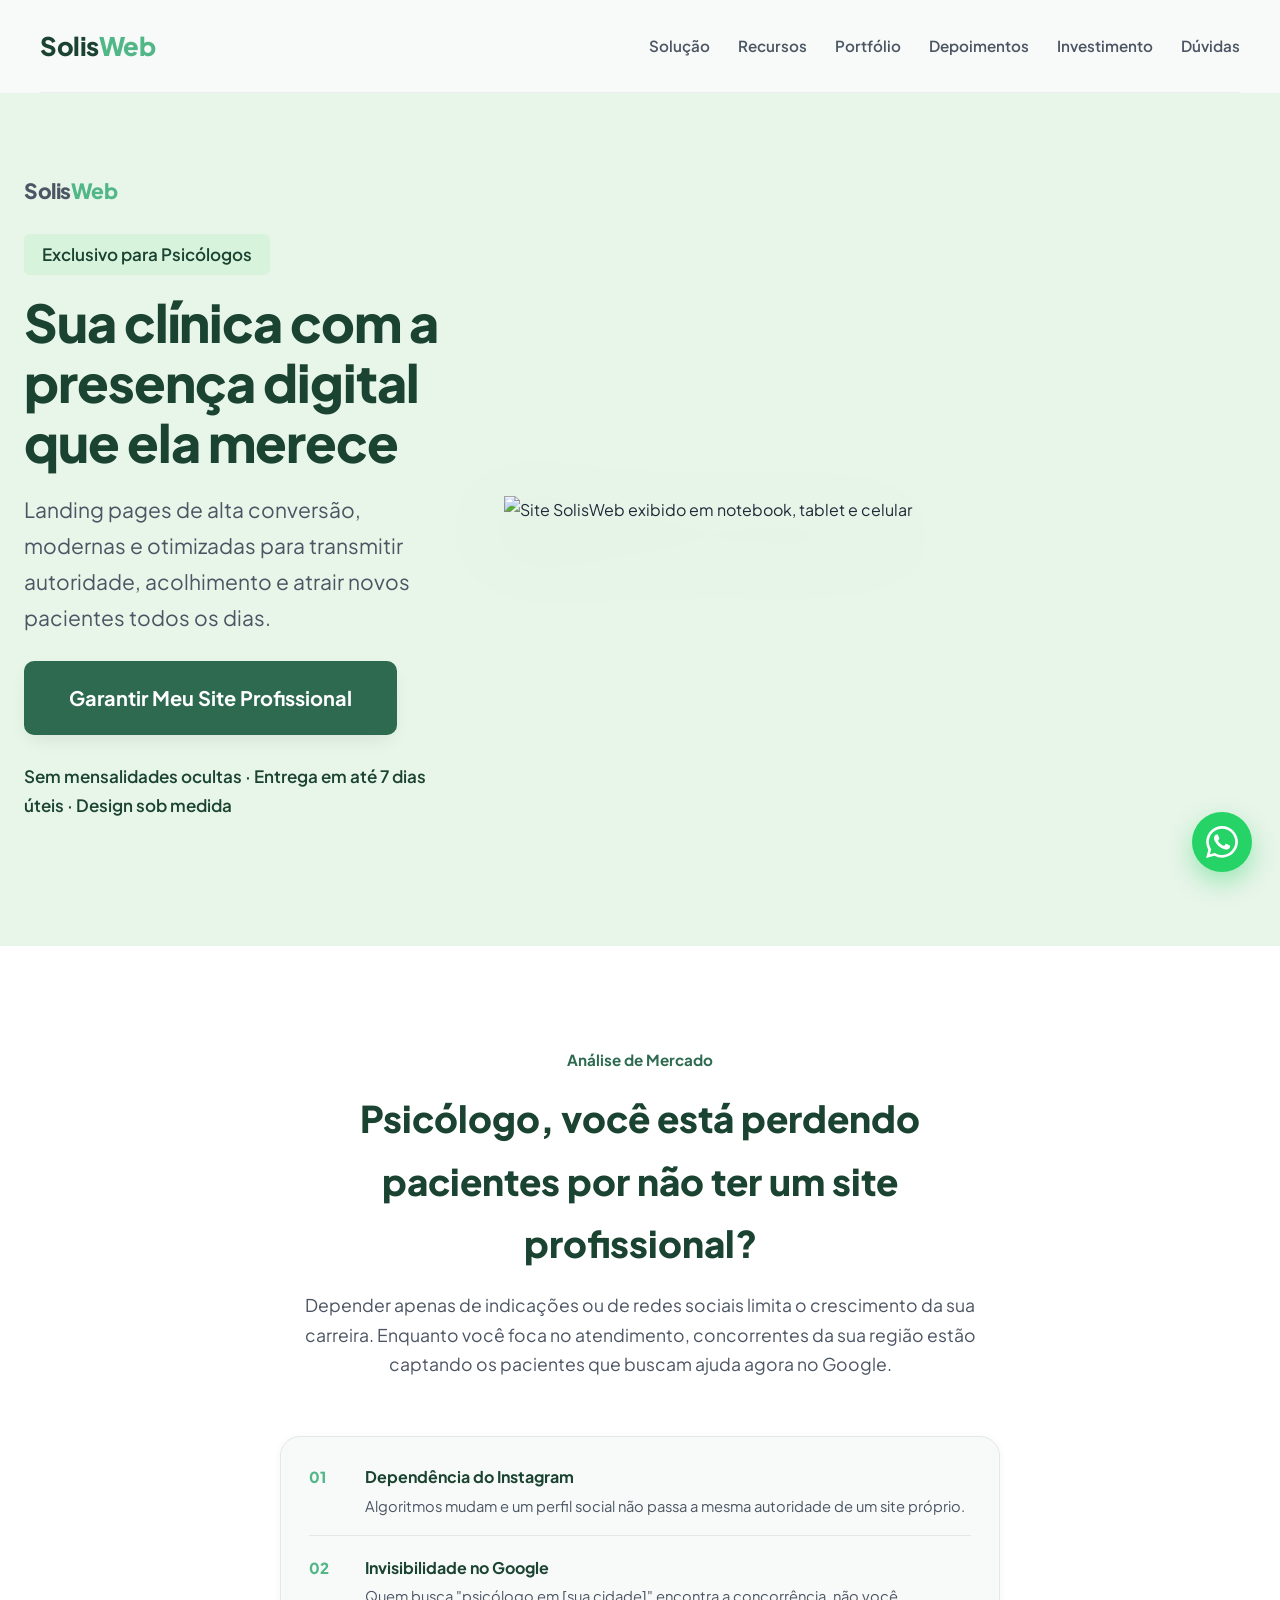
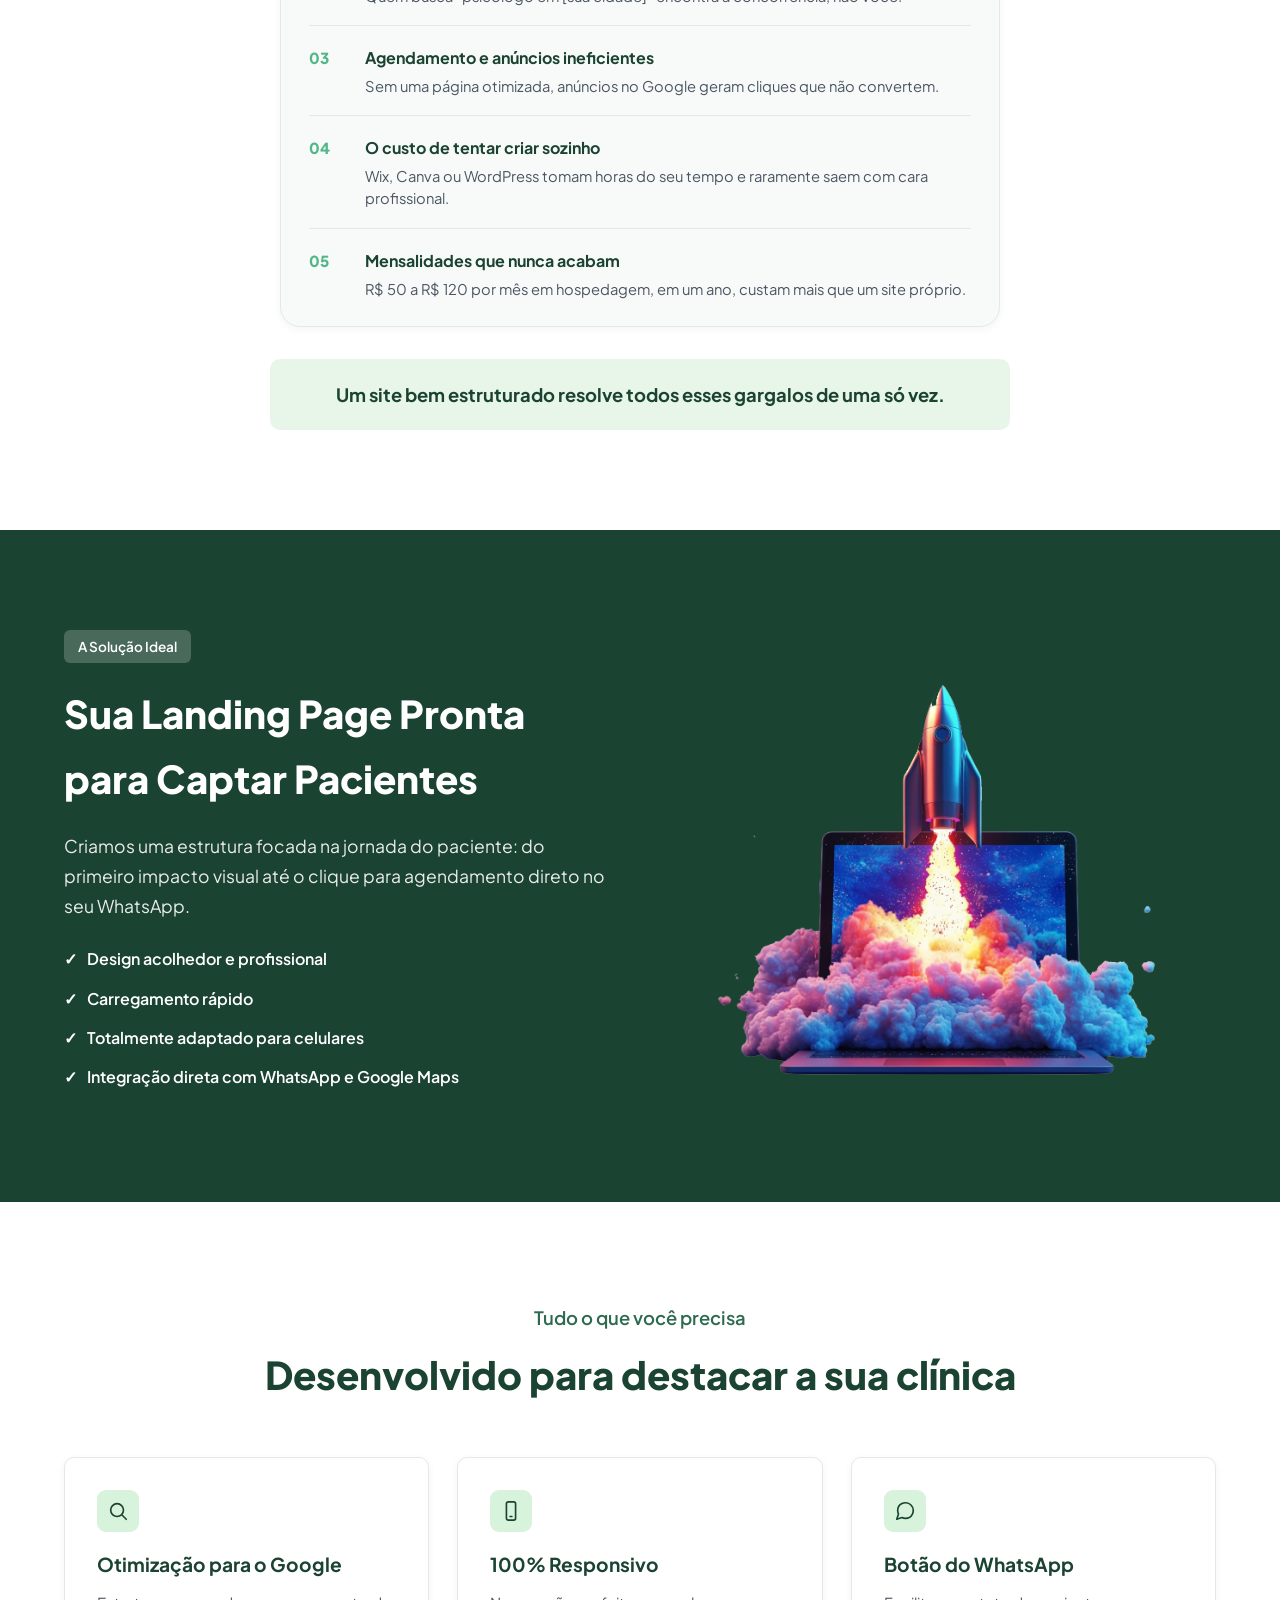
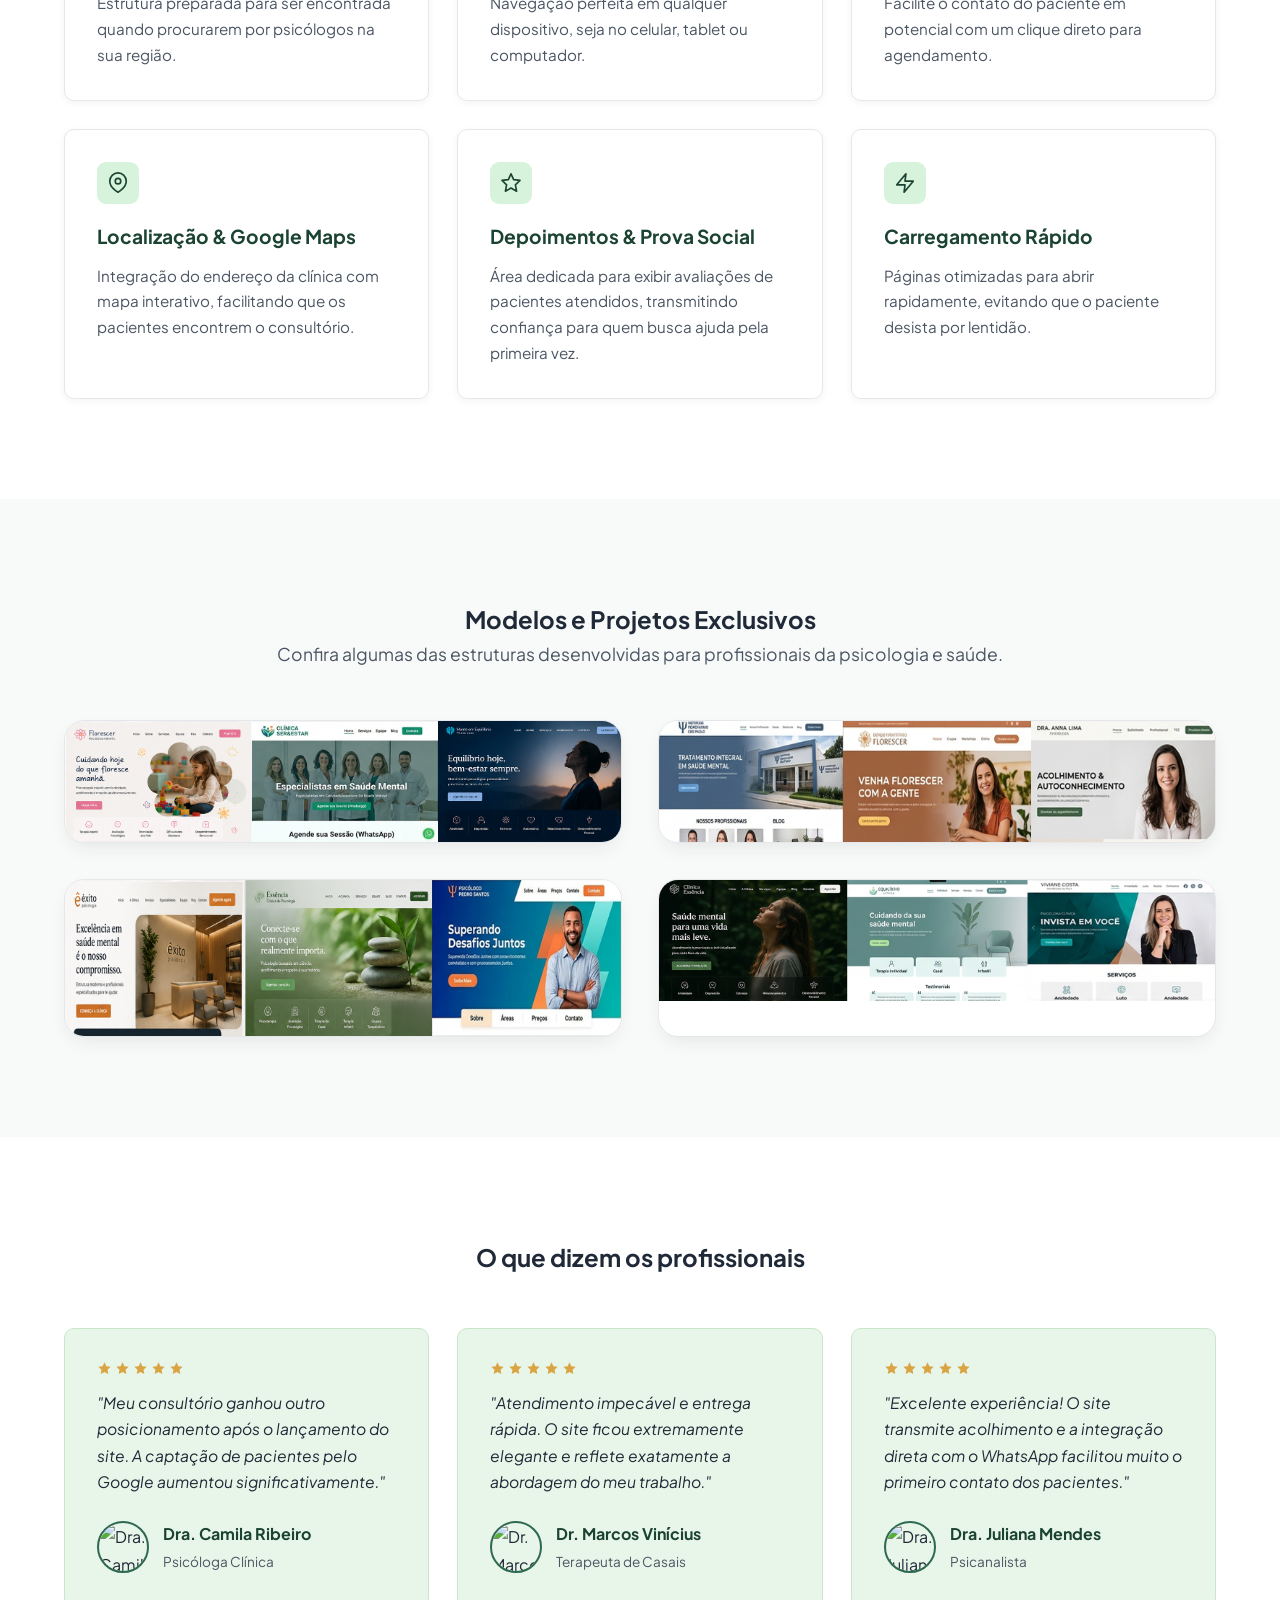
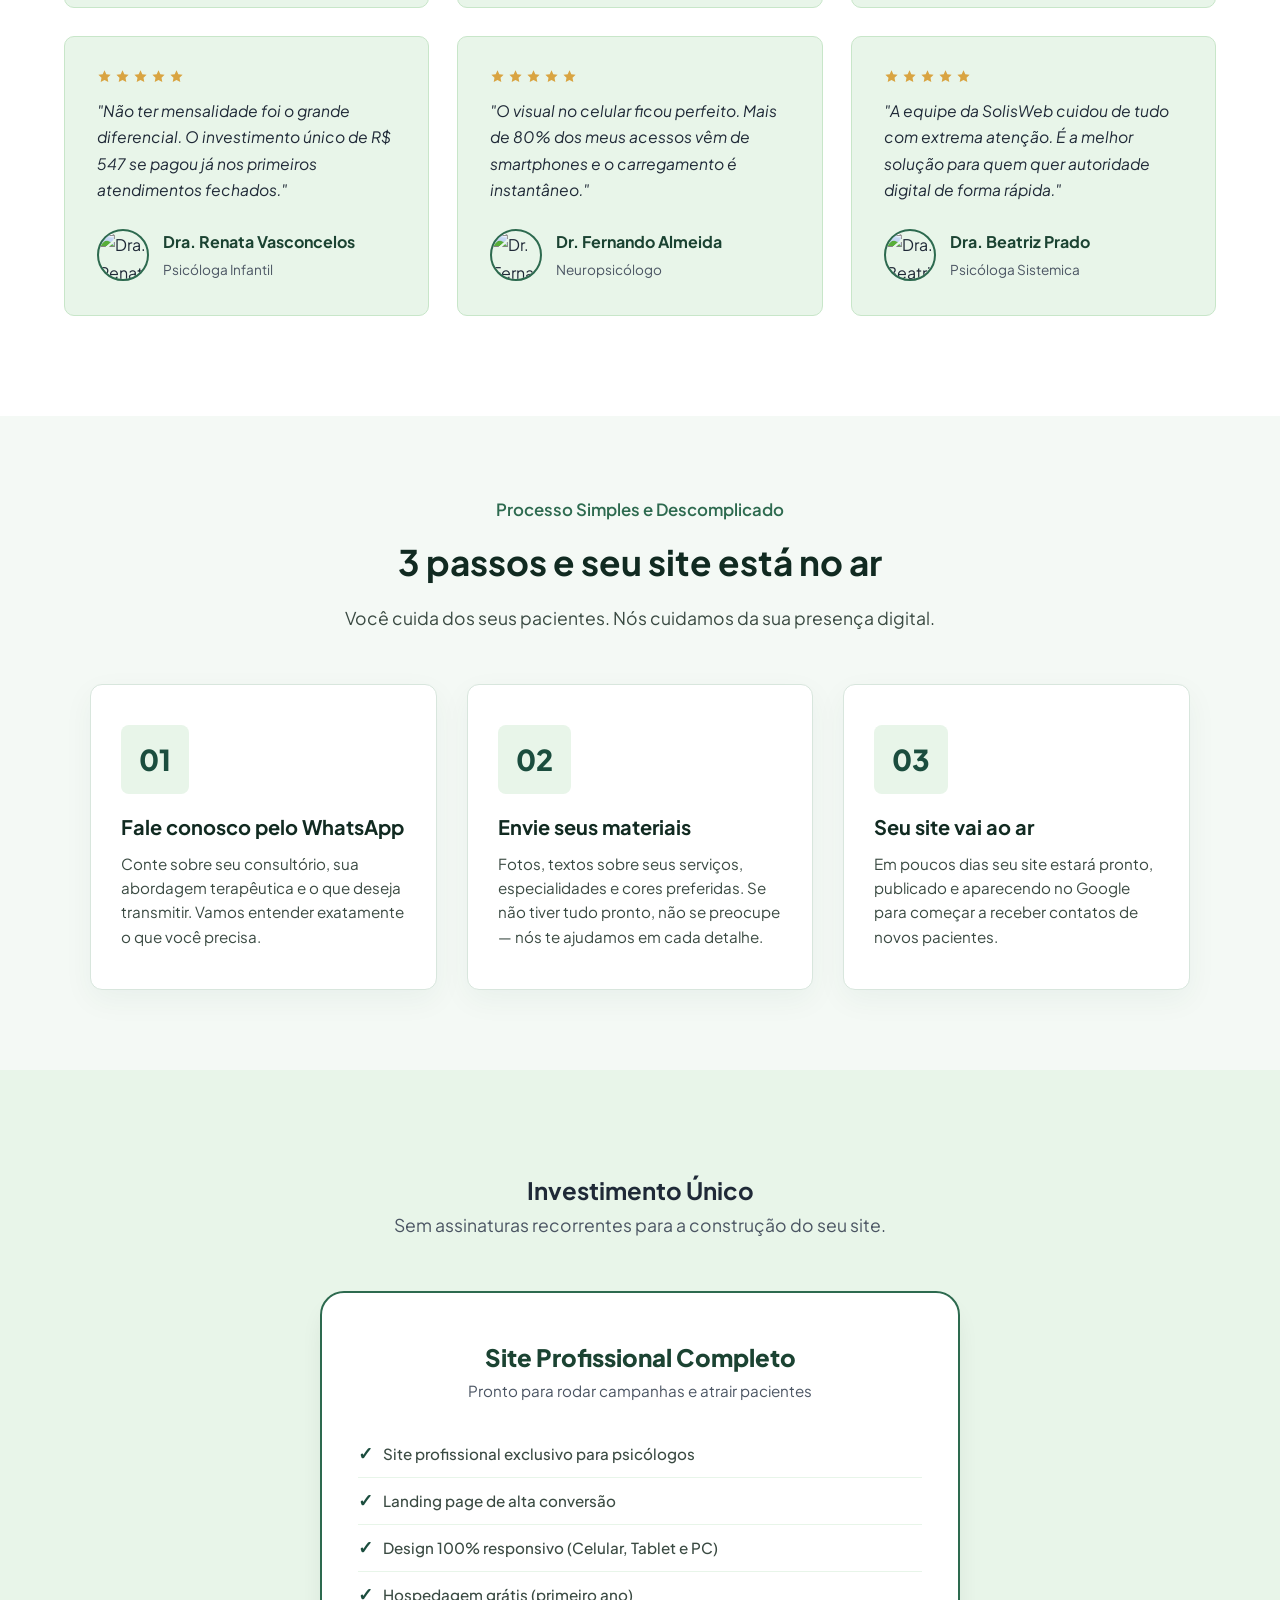
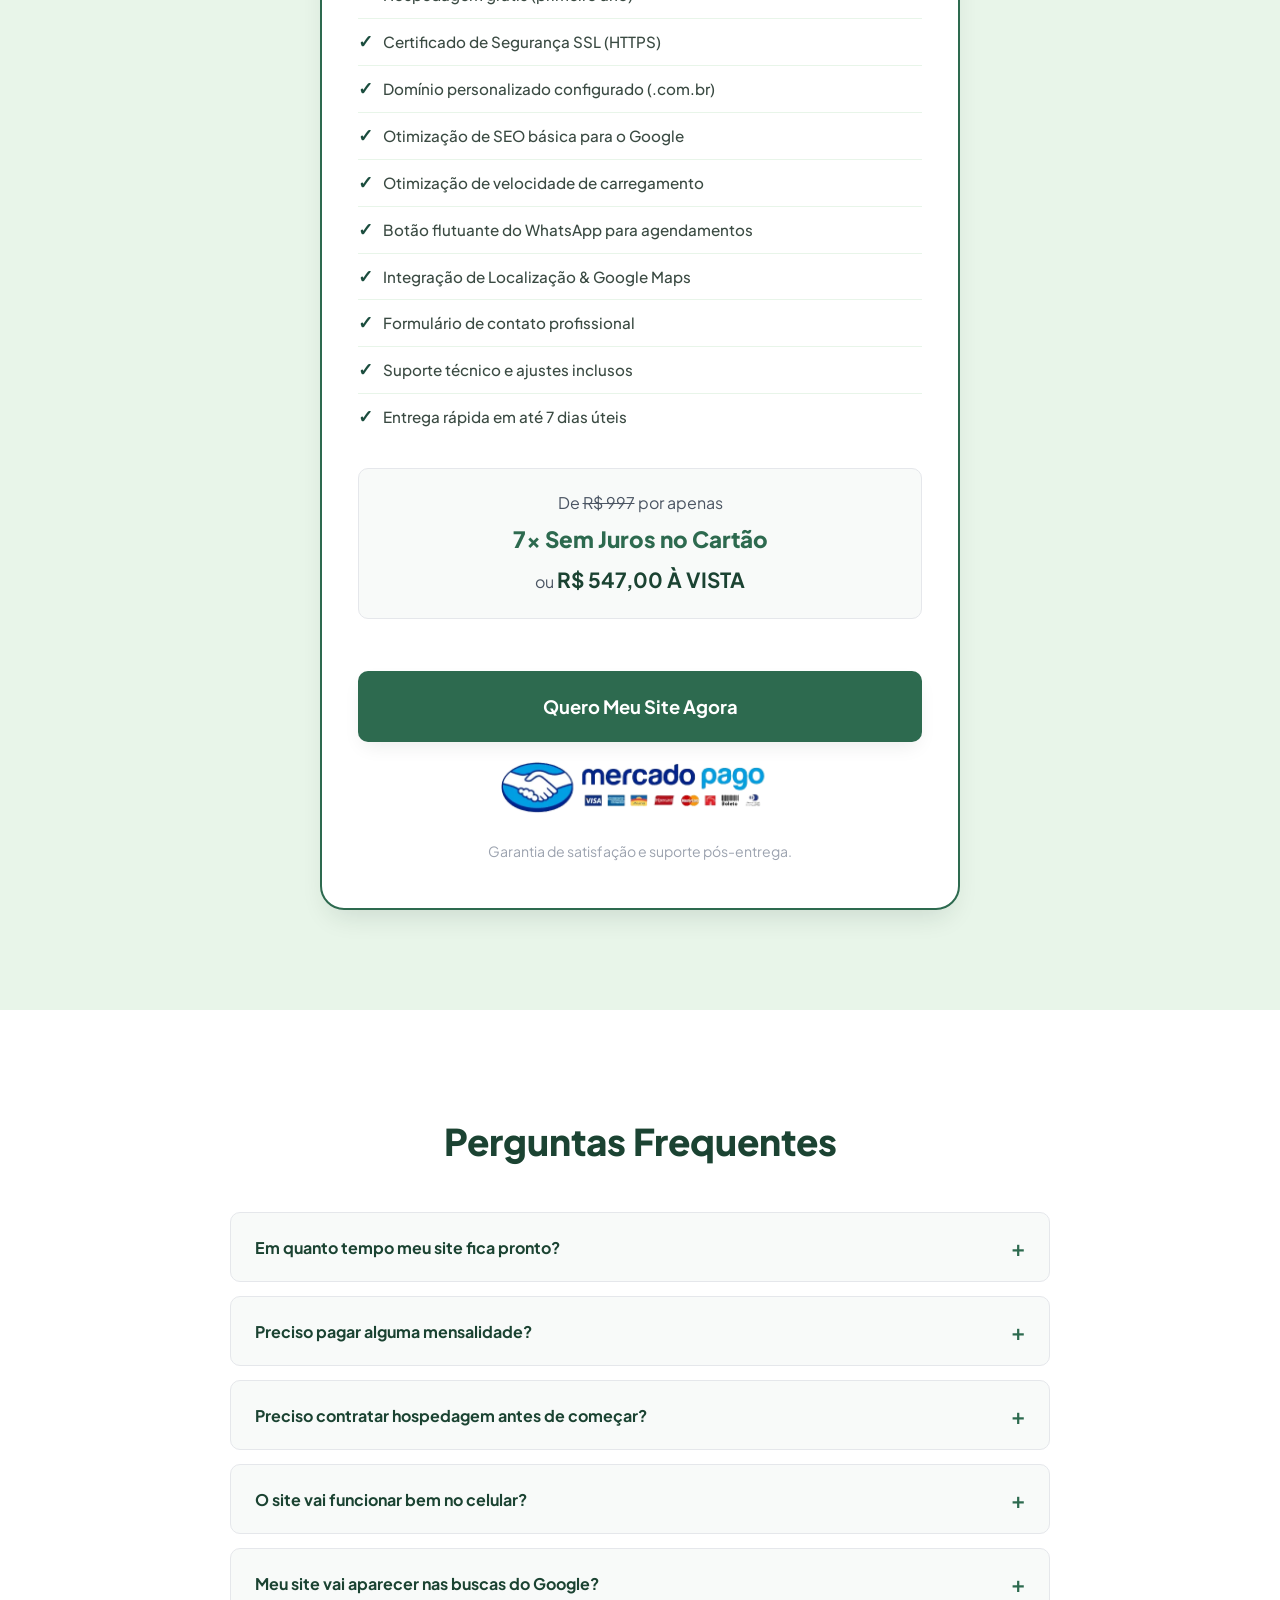
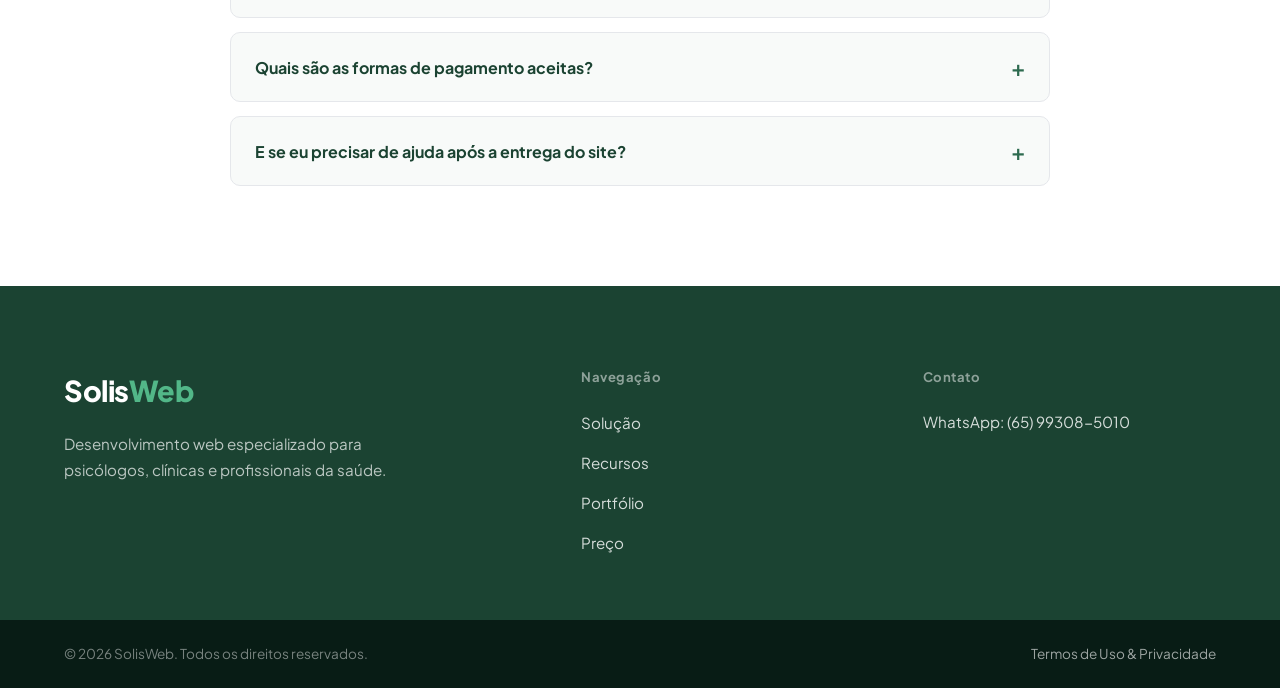
==== commit eb65d961: "Add files via upload" ====
--- a/index.html
+++ b/index.html
@@ -48,6 +48,7 @@
     <section class="hero">
         <div class="container hero-content">
             <div class="hero-text">
+                <p class="logo hero-brand">Solis<span class="logo-highlight">Web</span></p>
                 <span class="badge badge-park-green">Exclusivo para Psicólogos</span>
                 <h1>Sua clínica com a presença digital que ela merece</h1>
                 <p>Landing pages de alta conversão, modernas e otimizadas para transmitir autoridade, acolhimento e atrair novos pacientes todos os dias.</p>
@@ -57,18 +58,9 @@
                 </div>
             </div>
 
-            <!-- Coluna Vertical Empilhada com Imagens Grandes -->
-            <div class="hero-vertical-stack">
-                <div class="hero-vertical-card reveal-on-scroll delay-1">
-                    <img src="01.png" alt="Amostra de projeto 1">
-                </div>
-                <div class="hero-vertical-card reveal-on-scroll delay-2">
-                    <img src="02.png" alt="Amostra de projeto 2">
-                </div>
-                <div class="hero-vertical-card reveal-on-scroll delay-3">
-                    <img src="03.png" alt="Amostra de projeto 3">
-                </div>
-                
+            <!-- Mockup do Site em Múltiplos Dispositivos -->
+            <div class="hero-devices-mockup reveal-on-scroll delay-1">
+                <img src="dispositivos.png" alt="Site SolisWeb exibido em notebook, tablet e celular">
             </div>
         </div>
     </section>
@@ -406,18 +398,7 @@
                 </div>
             </div>
 
-            <!-- Modificações Pós-Entrega -->
-            <div class="faq-item">
-                <button class="faq-question">
-                    <span>Consigo alterar textos ou fotos no futuro?</span>
-                    <span class="faq-icon">+</span>
-                </button>
-                <div class="faq-answer">
-                    <p>Sim! O site é desenvolvido para ser prático, permitindo que você tenha autonomia para alterar fotos, textos e contatos sem complicação.</p>
-                </div>
-            </div>
-
-            <!-- Domínio e Hospedagem -->
+<!-- Domínio e Hospedagem -->
             <div class="faq-item">
                 <button class="faq-question">
                     <span>Preciso contratar hospedagem antes de começar?</span>
--- a/style.css
+++ b/style.css
@@ -108,15 +108,32 @@
     padding: 80px 0 100px 0;
 }
 
+/* O hero usa uma largura maior que o container padrão (1200px) para caber o
+   texto à esquerda sem precisar encolher a imagem dos dispositivos */
+.hero .hero-content {
+    max-width: 1700px;
+}
+
 .hero-content {
     display: grid;
-    grid-template-columns: 1fr 0.8fr;
+    grid-template-columns: minmax(300px, 440px) minmax(380px, 1050px);
+    justify-content: center;
+    align-items: center;
     gap: 40px;
-    align-items: center;
-}
+}
+
+.hero-text { max-width: 440px; }
+
+.hero-brand {
+    display: block;
+    font-size: 2.125rem;
+    margin-bottom: 14px;
+}
+
+.hero-text .badge { font-size: 1.0625rem; padding: 6px 18px; }
 
 .hero-text h1 {
-    font-size: 3rem;
+    font-size: 3.25rem;
     font-weight: 800;
     color: var(--primary);
     line-height: 1.15;
@@ -124,67 +141,21 @@
     margin-bottom: 20px;
 }
 
-.hero-text p { font-size: 1.15rem; color: var(--text-muted); margin-bottom: 28px; }
-.hero-social-proof p { font-size: 0.9rem; font-weight: 600; color: var(--park-green-dark); }
-
-/* VÍDEO VERTICAL (SHORTS) */
-.hero-video-wrapper {
-    display: flex;
-    justify-content: center;
+.hero-text p { font-size: 1.3125rem; color: var(--text-muted); margin-bottom: 26px; }
+.hero-text .btn-primary { font-size: 1.25rem; padding: 20px 45px; }
+.hero-social-proof p { font-size: 1.0625rem; font-weight: 600; color: var(--park-green-dark); }
+
+/* MOCKUP DO SITE EM MÚLTIPLOS DISPOSITIVOS */
+.hero-devices-mockup {
     width: 100%;
-}
-
-.video-container-vertical {
-    position: relative;
-    width: 100%;
-    max-width: 320px;
-    aspect-ratio: 9 / 16;
-    border-radius: 20px;
-    overflow: hidden;
-    box-shadow: var(--shadow-lg);
-    border: 4px solid #ffffff;
-    background: #000000;
-}
-
-.video-container-vertical iframe {
-    width: 100%;
-    height: 100%;
-    border: none;
-}
-
-/* MARGEM E PILHA VERTICAL DE IMAGENS */
-.hero-stack-margin {
-    margin-top: 60px;
-}
-
-.hero-vertical-stack {
-    display: flex;
-    flex-direction: column;
-    gap: 36px;
-    width: 100%;
-    max-width: 880px;
-    margin: 0 auto;
-}
-
-.hero-vertical-card {
-    border-radius: 20px;
-    overflow: hidden;
-    box-shadow: var(--shadow-lg);
-    border: 3px solid #ffffff;
-    background: #ffffff;
-    transition: transform 0.4s ease, box-shadow 0.4s ease;
-}
-
-.hero-vertical-card img {
+    max-width: 1050px;
+}
+
+.hero-devices-mockup img {
     width: 100%;
     height: auto;
     display: block;
-    object-fit: cover;
-}
-
-.hero-vertical-card:hover {
-    transform: translateY(-8px) scale(1.02);
-    box-shadow: 0 24px 45px rgba(27, 67, 50, 0.22);
+    filter: drop-shadow(0 24px 45px rgba(27, 67, 50, 0.22));
 }
 
 /* PROBLEMAS / ANÁLISE DE MERCADO */
@@ -419,14 +390,16 @@
 /* MEDIA QUERIES */
 @media (max-width: 992px) {
     .hero-content, .solution-container { grid-template-columns: 1fr; gap: 40px; }
-    .hero-text h1 { font-size: 2.5rem; }
+    .hero-text { max-width: 100%; text-align: center; margin: 0 auto; }
+    .hero-devices-mockup { justify-self: center; }
+    .hero-text h1 { font-size: 3.125rem; }
     .footer-container { grid-template-columns: 1fr; gap: 32px; }
     .portfolio-grid-large { grid-template-columns: 1fr; }
 }
 
 @media (max-width: 768px) {
     .nav-links { display: none; }
-    .hero-text h1 { font-size: 2.1rem; }
+    .hero-text h1 { font-size: 2.625rem; }
     .pricing-box { padding: 32px 20px; }
     .footer-bottom-content { flex-direction: column; gap: 10px; text-align: center; }
 }
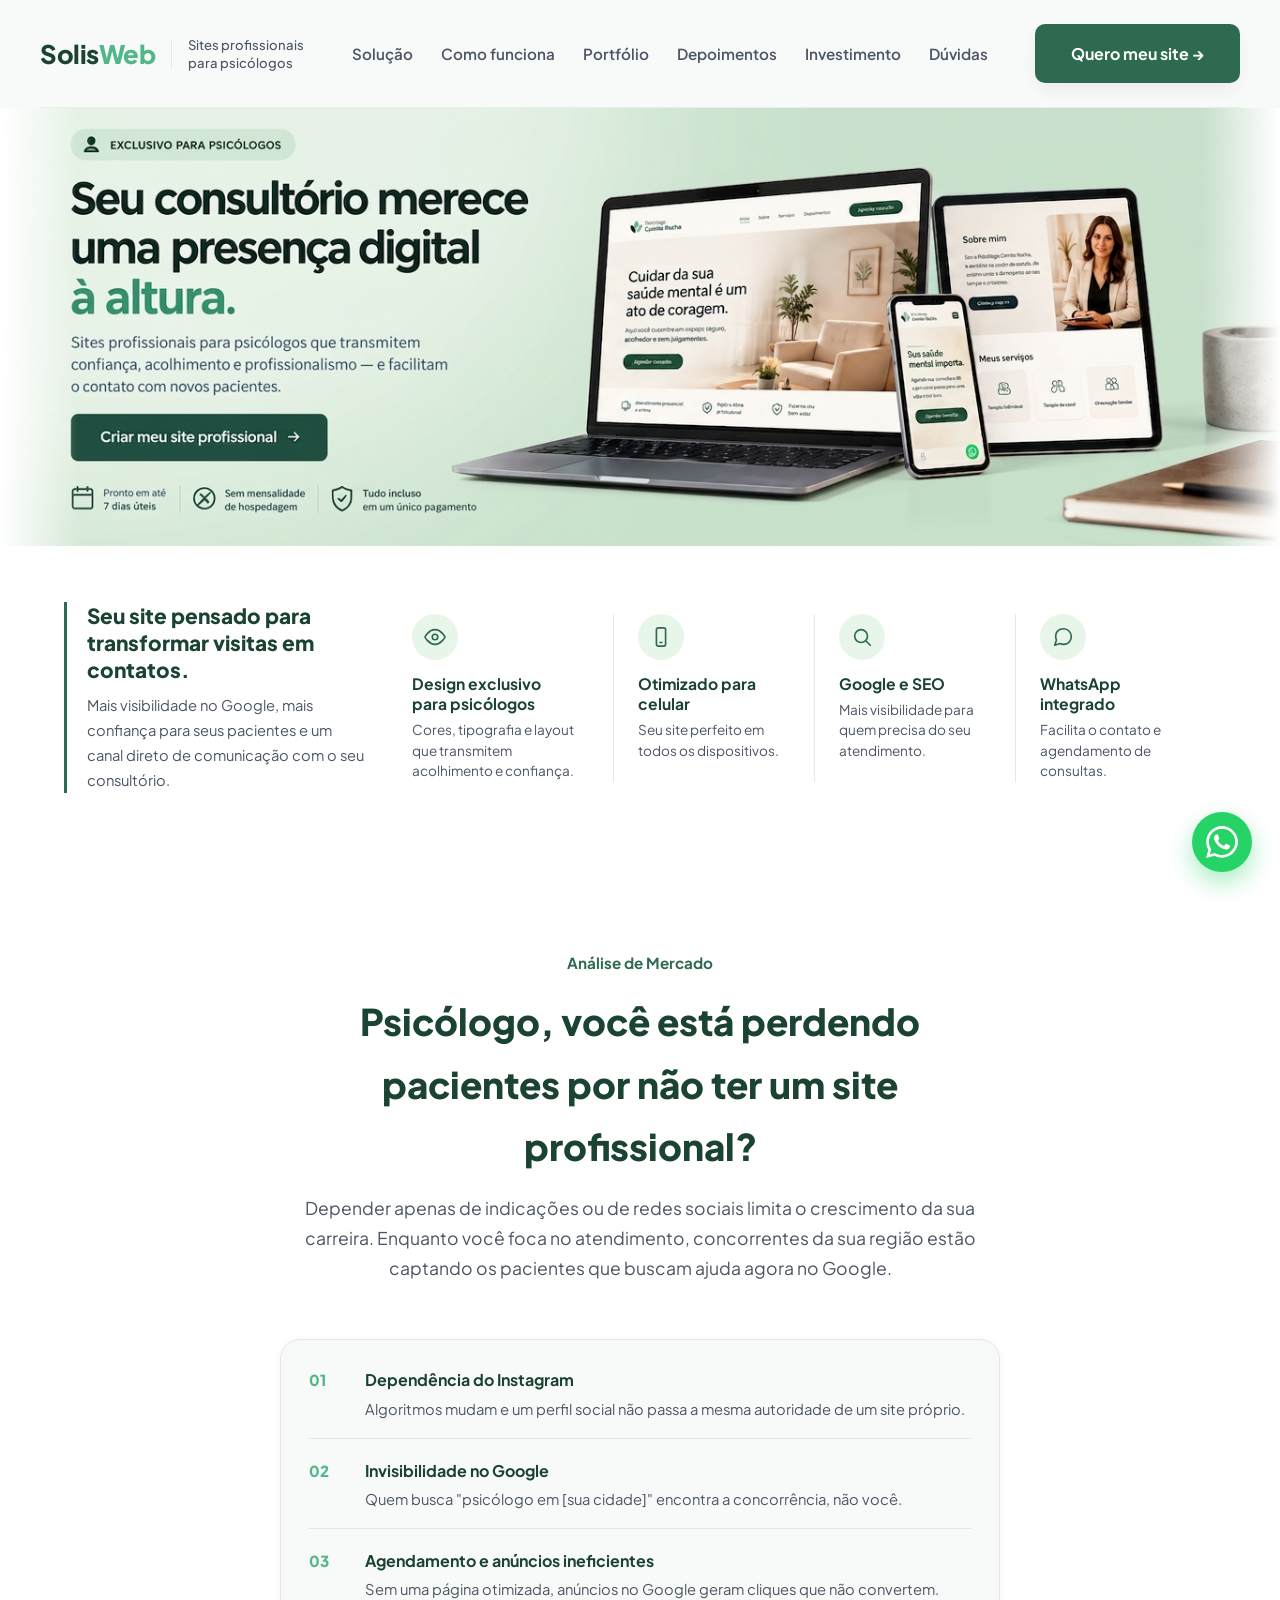
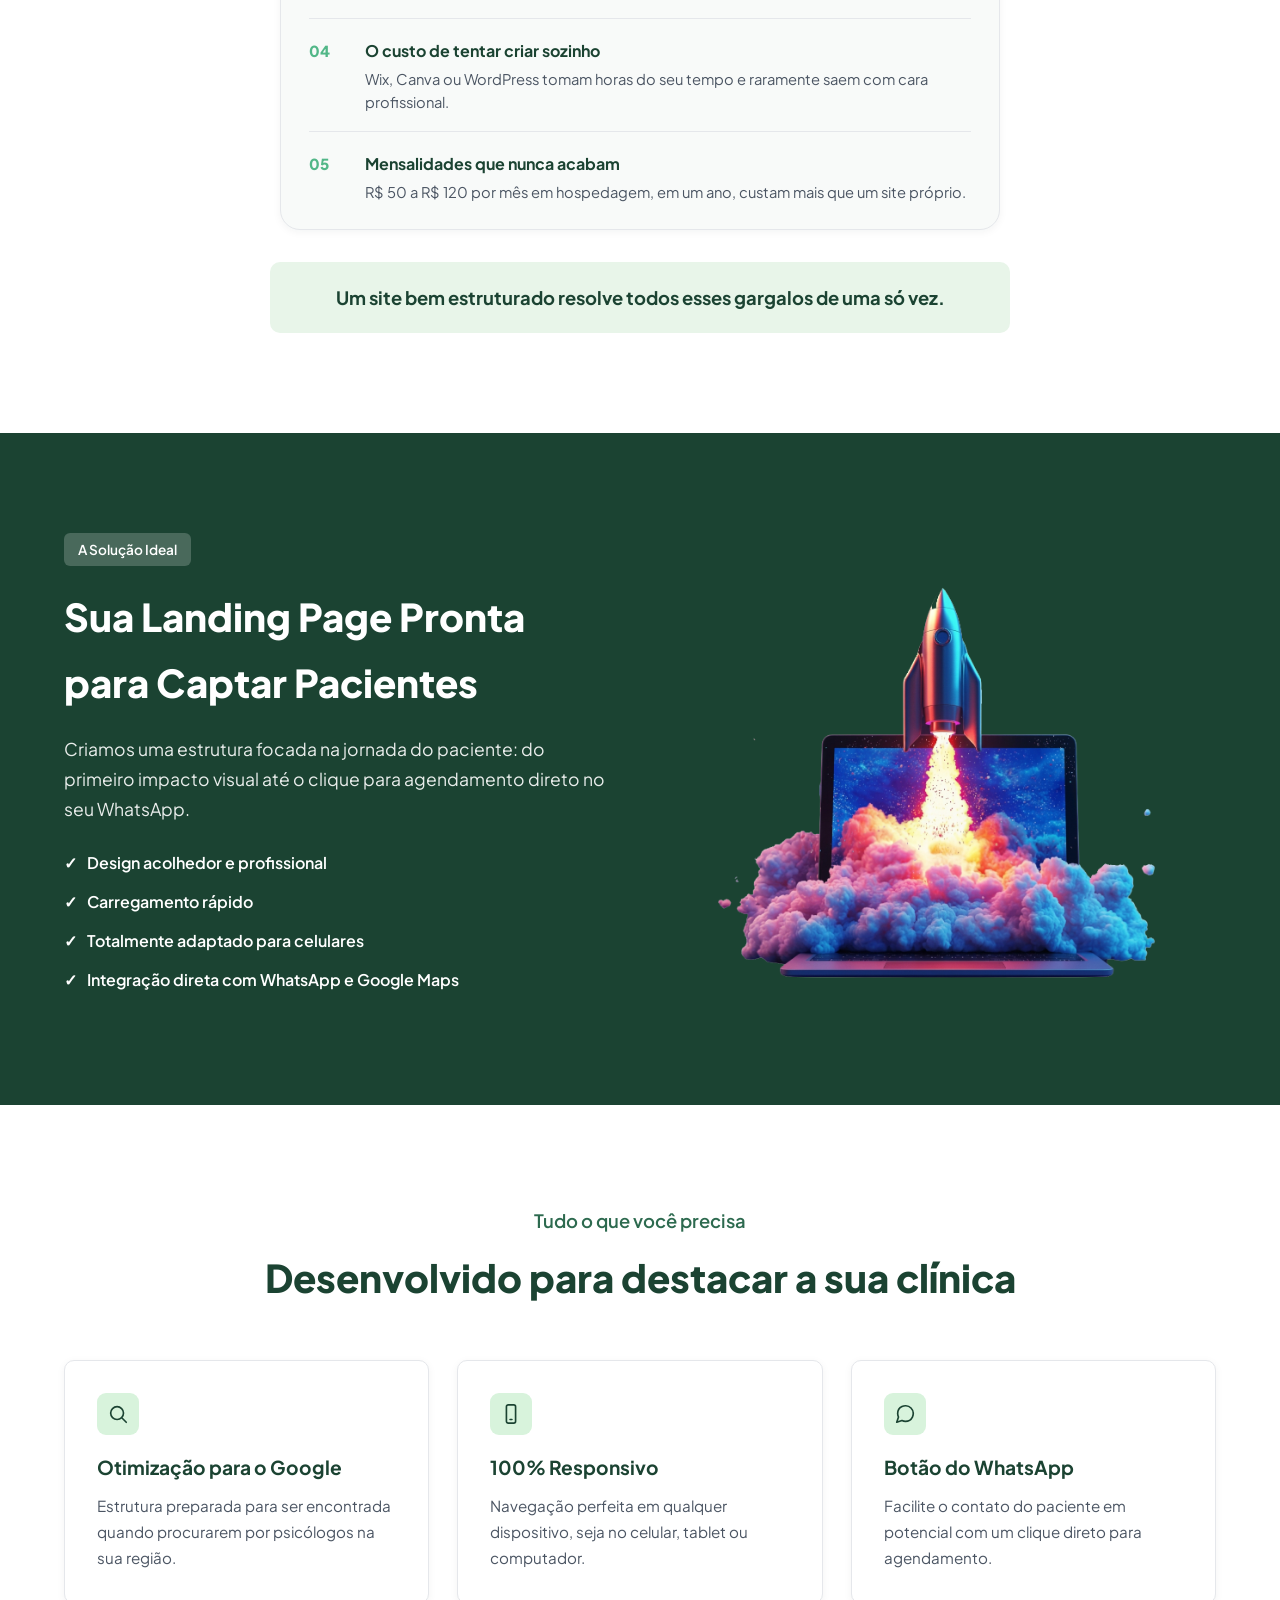
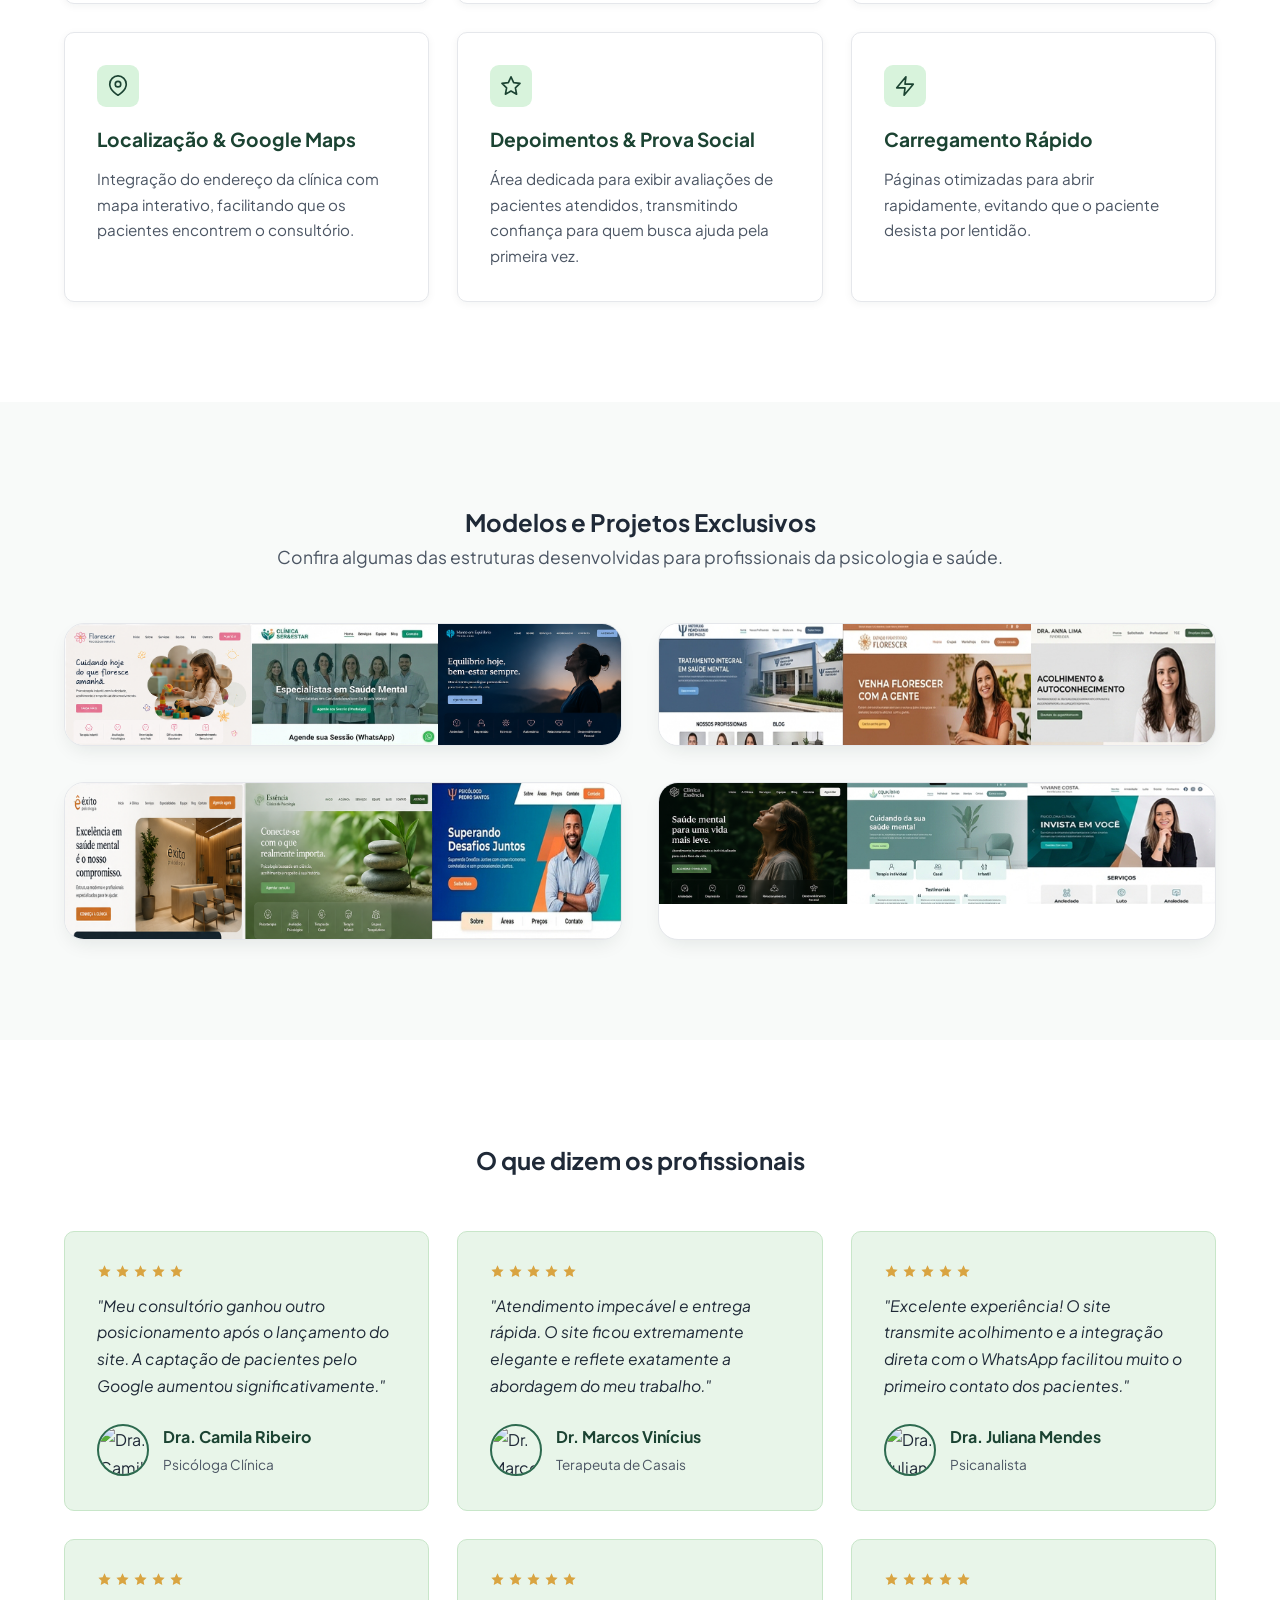
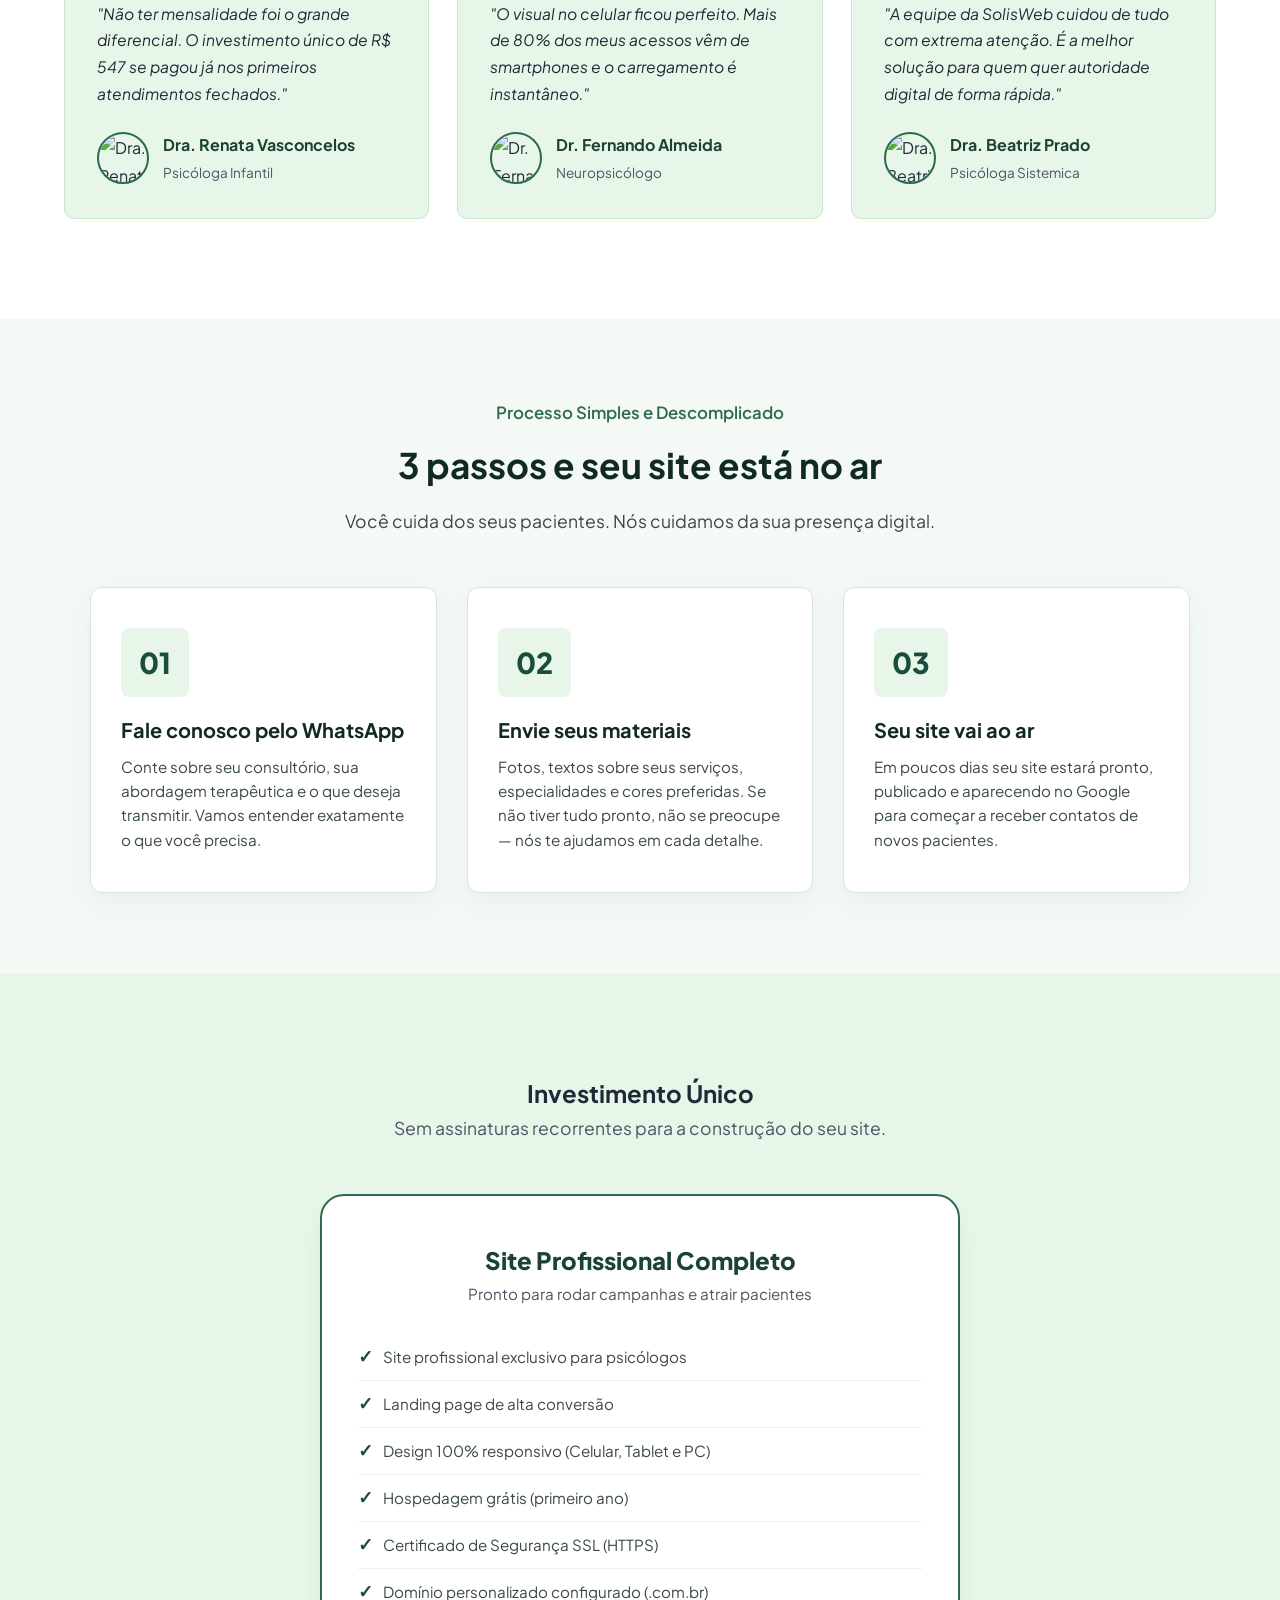
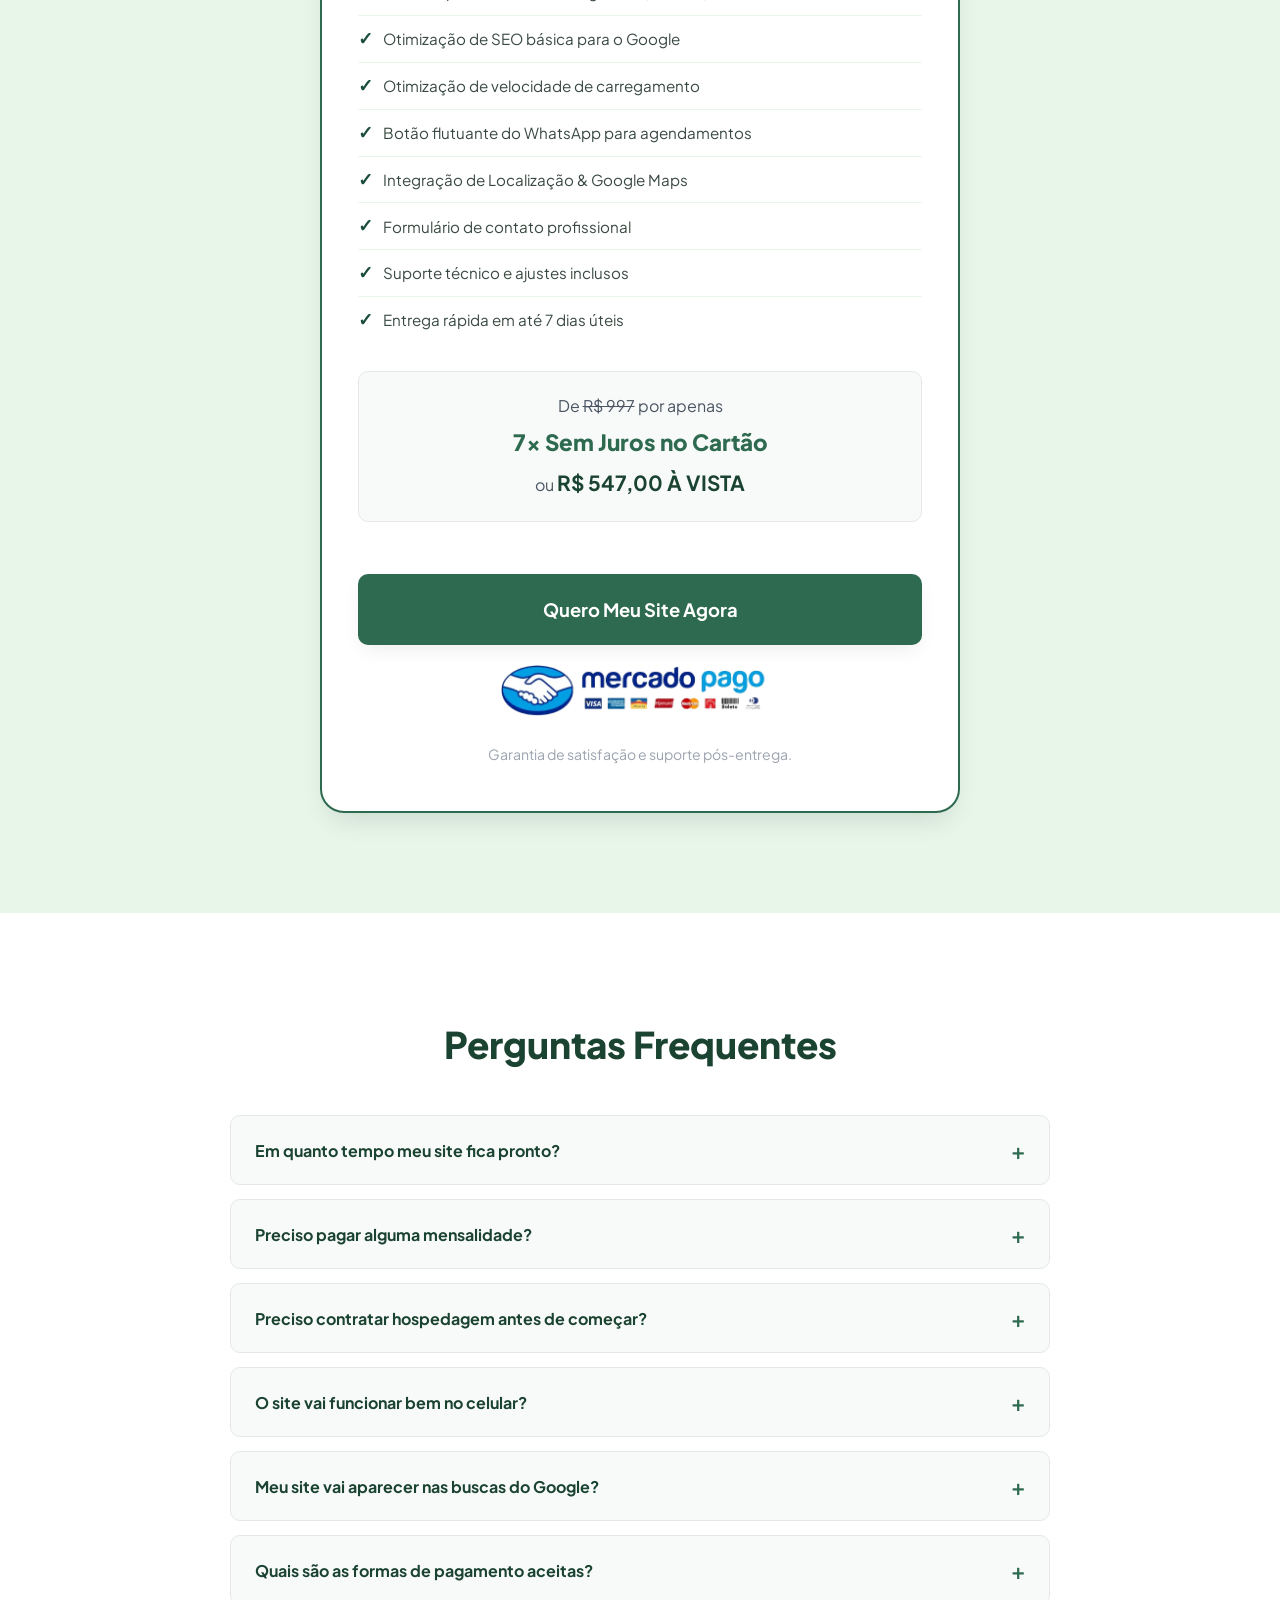
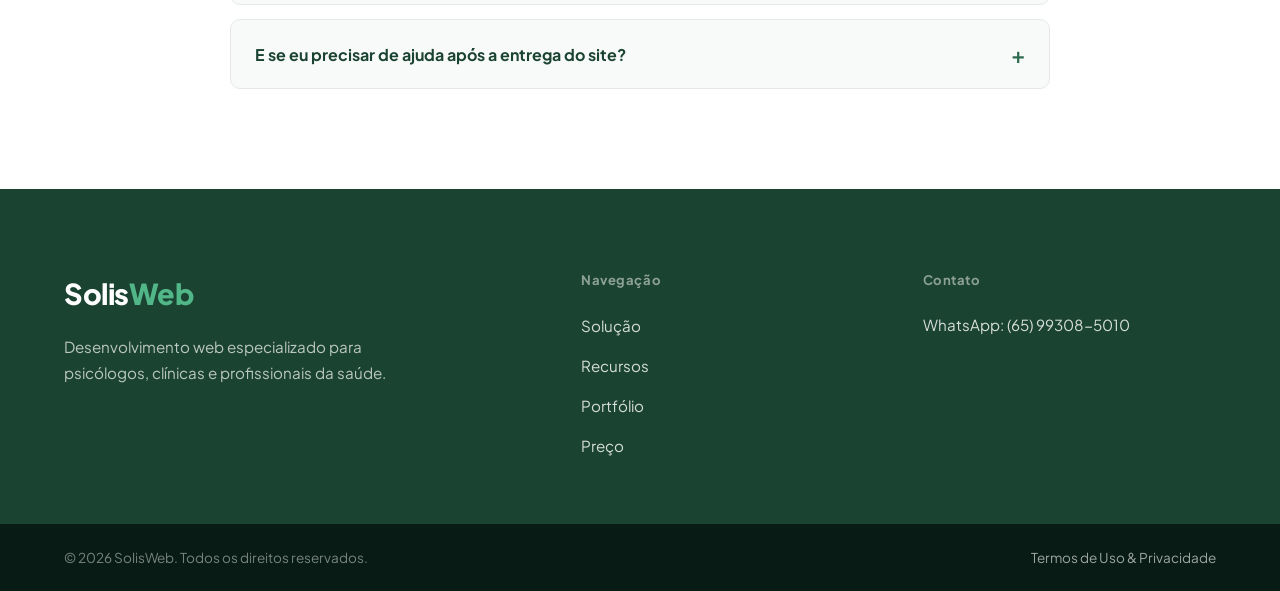
==== commit b39fce83: "Add files via upload" ====
--- a/index.html
+++ b/index.html
@@ -14,7 +14,6 @@
     <meta property="og:description" content="Tenha uma presença online elegante e otimizada para captar novos pacientes. Pagamento único de R$ 547.">
     
     <meta property="og:image" content="https://solisweb.com.br/01.png">
-    <meta property="og:image" content="https://solisweb.com.br/02.png">
     <meta property="og:image" content="https://solisweb.com.br/03.png">
     <meta property="og:image" content="https://solisweb.com.br/04.png">
     <meta property="og:image" content="https://solisweb.com.br/05.png">
@@ -31,36 +30,59 @@
 
     <!-- Header / Navbar -->
     <header class="navbar container">
-        <a href="#" class="logo">Solis<span class="logo-highlight">Web</span></a>
+        <div class="navbar-brand">
+            <a href="#" class="logo">Solis<span class="logo-highlight">Web</span></a>
+            <span class="navbar-divider"></span>
+            <span class="navbar-tagline">Sites profissionais<br>para psicólogos</span>
+        </div>
         <nav>
             <ul class="nav-links">
                 <li><a href="#solucao">Solução</a></li>
-                <li><a href="#recursos">Recursos</a></li>
+                <li><a href="#como-funciona">Como funciona</a></li>
                 <li><a href="#portfolio">Portfólio</a></li>
                 <li><a href="#depoimentos">Depoimentos</a></li>
                 <li><a href="#preco">Investimento</a></li>
                 <li><a href="#faq">Dúvidas</a></li>
             </ul>
         </nav>
+        <a href="#preco" class="btn-primary btn-nav">Quero meu site →</a>
     </header>
 
-    <!-- Hero Section (Imagens Verticais Empilhadas e Ampliadas) -->
+    <!-- Hero Section (imagem única) -->
     <section class="hero">
-        <div class="container hero-content">
-            <div class="hero-text">
-                <p class="logo hero-brand">Solis<span class="logo-highlight">Web</span></p>
-                <span class="badge badge-park-green">Exclusivo para Psicólogos</span>
-                <h1>Sua clínica com a presença digital que ela merece</h1>
-                <p>Landing pages de alta conversão, modernas e otimizadas para transmitir autoridade, acolhimento e atrair novos pacientes todos os dias.</p>
-                <a href="#preco" class="btn-primary">Garantir Meu Site Profissional</a>
-                <div class="hero-social-proof">
-                   <br> <p>Sem mensalidades ocultas · Entrega em até 7 dias úteis · Design sob medida</p>
-                </div>
-            </div>
-
-            <!-- Mockup do Site em Múltiplos Dispositivos -->
-            <div class="hero-devices-mockup reveal-on-scroll delay-1">
-                <img src="dispositivos.png" alt="Site SolisWeb exibido em notebook, tablet e celular">
+        <a href="#preco" class="hero-image-link" aria-label="Ver planos e criar meu site profissional">
+            <img src="hero-full.png" alt="SolisWeb — Seu consultório merece uma presença digital à altura. Sites profissionais para psicólogos que transmitem confiança, acolhimento e profissionalismo. Criar meu site profissional. Pronto em até 7 dias úteis, sem mensalidade de hospedagem, tudo incluso em um único pagamento.">
+        </a>
+    </section>
+
+    <!-- Destaque Rápido -->
+    <section class="hero-highlight-section">
+        <div class="container hero-highlight-grid">
+            <div class="hero-highlight-text">
+                <h3>Seu site pensado para transformar visitas em contatos.</h3>
+                <p>Mais visibilidade no Google, mais confiança para seus pacientes e um canal direto de comunicação com o seu consultório.</p>
+            </div>
+            <div class="hero-highlight-features">
+                <div class="hero-highlight-item">
+                    <span class="hero-highlight-icon"><svg viewBox="0 0 24 24" fill="none" stroke="currentColor" stroke-width="1.8" stroke-linecap="round" stroke-linejoin="round"><path d="M1 12s4-8 11-8 11 8 11 8-4 8-11 8-11-8-11-8z"/><circle cx="12" cy="12" r="3"/></svg></span>
+                    <h4>Design exclusivo<br>para psicólogos</h4>
+                    <p>Cores, tipografia e layout que transmitem acolhimento e confiança.</p>
+                </div>
+                <div class="hero-highlight-item">
+                    <span class="hero-highlight-icon"><svg viewBox="0 0 24 24" fill="none" stroke="currentColor" stroke-width="1.8" stroke-linecap="round" stroke-linejoin="round"><rect x="7" y="2" width="10" height="20" rx="2"/><line x1="11" y1="18" x2="13" y2="18"/></svg></span>
+                    <h4>Otimizado para celular</h4>
+                    <p>Seu site perfeito em todos os dispositivos.</p>
+                </div>
+                <div class="hero-highlight-item">
+                    <span class="hero-highlight-icon"><svg viewBox="0 0 24 24" fill="none" stroke="currentColor" stroke-width="1.8" stroke-linecap="round" stroke-linejoin="round"><circle cx="11" cy="11" r="7"/><line x1="21" y1="21" x2="16.65" y2="16.65"/></svg></span>
+                    <h4>Google e SEO</h4>
+                    <p>Mais visibilidade para quem precisa do seu atendimento.</p>
+                </div>
+                <div class="hero-highlight-item">
+                    <span class="hero-highlight-icon"><svg viewBox="0 0 24 24" fill="none" stroke="currentColor" stroke-width="1.8" stroke-linecap="round" stroke-linejoin="round"><path d="M21 11.5a8.38 8.38 0 0 1-.9 3.8 8.5 8.5 0 0 1-7.6 4.7 8.38 8.38 0 0 1-3.8-.9L3 21l1.9-5.7a8.38 8.38 0 0 1-.9-3.8 8.5 8.5 0 0 1 4.7-7.6 8.38 8.38 0 0 1 3.8-.9h.5a8.48 8.48 0 0 1 8 8v.5z"/></svg></span>
+                    <h4>WhatsApp integrado</h4>
+                    <p>Facilita o contato e agendamento de consultas.</p>
+                </div>
             </div>
         </div>
     </section>
--- a/style.css
+++ b/style.css
@@ -18,6 +18,17 @@
     --shadow-md: 0 8px 20px -6px rgba(17, 42, 33, 0.10);
     --shadow-lg: 0 14px 28px -10px rgba(17, 42, 33, 0.14);
     --radius: 10px;
+
+    /* Paleta Verde Parque (usada na seção "Como funciona") */
+    --verde-principal: #1b4d3e;   /* Verde Floresta/Escuro (para títulos e destaque do número) */
+    --verde-suave: #2d6a4f;       /* Verde Média Intensidade (para hover e detalhes) */
+    --verde-destaque: #52b788;    /* Verde Folha Acentuado */
+    --verde-fundo-card: #e8f5e9;  /* Verde Menta Suave (fundo das tags) */
+    --fundo-secao: #f4f9f5;       /* Fundo Neutro Verde Parque */
+    --texto-titulo: #112a21;      /* Verde Quase Preto para Títulos */
+    --texto-corpo: #3a4a42;       /* Verde Acizentado para Leitura */
+    --card-fundo: #ffffff;
+    --borda-card: #d8e6dd;
 }
 
 * {
@@ -47,7 +58,6 @@
 }
 
 .logo-highlight { color: var(--park-green-light); }
-.badge-park-green { background-color: var(--park-green-soft); color: var(--park-green-dark); }
 .badge-light { background-color: rgba(255,255,255,0.2); color: #ffffff; }
 
 .section-park-green {
@@ -64,7 +74,10 @@
     align-items: center;
     padding: 24px 0;
     border-bottom: 1px solid rgba(0,0,0,0.05);
-}
+    gap: 24px;
+}
+
+.navbar-brand { display: flex; align-items: center; gap: 16px; }
 
 .logo {
     font-size: 1.6rem;
@@ -74,9 +87,20 @@
     letter-spacing: -0.5px;
 }
 
+.navbar-divider { width: 1px; height: 30px; background: var(--border-light); }
+
+.navbar-tagline {
+    font-size: 0.82rem;
+    line-height: 1.35;
+    color: var(--text-muted);
+    font-weight: 500;
+}
+
 .nav-links { display: flex; gap: 28px; list-style: none; }
-.nav-links a { text-decoration: none; color: var(--text-muted); font-weight: 600; font-size: 0.95rem; transition: color 0.3s ease; }
+.nav-links a { text-decoration: none; color: var(--text-muted); font-weight: 600; font-size: 0.95rem; transition: color 0.3s ease; white-space: nowrap; }
 .nav-links a:hover { color: var(--park-green); }
+
+.btn-nav { padding: 12px 24px; font-size: 0.9rem; box-shadow: none; white-space: nowrap; }
 
 /* BOTÕES */
 .btn-primary {
@@ -102,61 +126,79 @@
 
 .btn-large { width: 100%; font-size: 1.15rem; padding: 20px; margin-top: 24px; }
 
-/* HERO - VÍDEO + IMAGENS VERTICAIS */
+/* HERO (imagem única) */
 .hero {
-    background-color: var(--park-green-bg);
-    padding: 80px 0 100px 0;
-}
-
-/* O hero usa uma largura maior que o container padrão (1200px) para caber o
-   texto à esquerda sem precisar encolher a imagem dos dispositivos */
-.hero .hero-content {
-    max-width: 1700px;
-}
-
-.hero-content {
-    display: grid;
-    grid-template-columns: minmax(300px, 440px) minmax(380px, 1050px);
-    justify-content: center;
-    align-items: center;
-    gap: 40px;
-}
-
-.hero-text { max-width: 440px; }
-
-.hero-brand {
+    background-color: #ffffff;
+}
+
+.hero-image-link {
     display: block;
-    font-size: 2.125rem;
-    margin-bottom: 14px;
-}
-
-.hero-text .badge { font-size: 1.0625rem; padding: 6px 18px; }
-
-.hero-text h1 {
-    font-size: 3.25rem;
-    font-weight: 800;
-    color: var(--primary);
-    line-height: 1.15;
-    letter-spacing: -1px;
-    margin-bottom: 20px;
-}
-
-.hero-text p { font-size: 1.3125rem; color: var(--text-muted); margin-bottom: 26px; }
-.hero-text .btn-primary { font-size: 1.25rem; padding: 20px 45px; }
-.hero-social-proof p { font-size: 1.0625rem; font-weight: 600; color: var(--park-green-dark); }
-
-/* MOCKUP DO SITE EM MÚLTIPLOS DISPOSITIVOS */
-.hero-devices-mockup {
-    width: 100%;
-    max-width: 1050px;
-}
-
-.hero-devices-mockup img {
+    line-height: 0;
+    /* Centraliza a imagem e evita que ela seja esticada além do tamanho
+       original (1365px) em telas grandes, o que deixaria o hero borrado */
+    max-width: 1365px;
+    margin: 0 auto;
+}
+
+.hero-image-link img {
     width: 100%;
     height: auto;
     display: block;
-    filter: drop-shadow(0 24px 45px rgba(27, 67, 50, 0.22));
-}
+    /* Degradê transparente nas bordas esquerda/direita, fundindo a imagem
+       com o fundo branco da seção */
+    -webkit-mask-image: linear-gradient(to right, transparent 0%, black 6%, black 94%, transparent 100%);
+    mask-image: linear-gradient(to right, transparent 0%, black 6%, black 94%, transparent 100%);
+}
+
+/* DESTAQUE RÁPIDO ABAIXO DO HERO */
+.hero-highlight-section {
+    padding: 56px 0;
+    background-color: #ffffff;
+}
+
+.hero-highlight-grid {
+    display: grid;
+    grid-template-columns: 300px 1fr;
+    gap: 48px;
+    align-items: center;
+}
+
+.hero-highlight-text {
+    border-left: 3px solid var(--park-green);
+    padding-left: 20px;
+}
+
+.hero-highlight-text h3 { font-size: 1.3rem; font-weight: 800; color: var(--primary); line-height: 1.3; margin-bottom: 10px; }
+.hero-highlight-text p { font-size: 0.92rem; color: var(--text-muted); }
+
+.hero-highlight-features {
+    display: grid;
+    grid-template-columns: repeat(4, 1fr);
+}
+
+.hero-highlight-item {
+    padding: 0 24px;
+    border-left: 1px solid var(--border-light);
+}
+
+.hero-highlight-item:first-child { border-left: none; padding-left: 0; }
+
+.hero-highlight-icon {
+    display: flex;
+    align-items: center;
+    justify-content: center;
+    width: 46px;
+    height: 46px;
+    border-radius: 50%;
+    background: var(--park-green-bg);
+    color: var(--park-green);
+    margin-bottom: 14px;
+}
+
+.hero-highlight-icon svg { width: 22px; height: 22px; }
+
+.hero-highlight-item h4 { font-size: 0.98rem; font-weight: 700; color: var(--park-green-dark); margin-bottom: 6px; line-height: 1.3; }
+.hero-highlight-item p { font-size: 0.85rem; color: var(--text-muted); line-height: 1.5; }
 
 /* PROBLEMAS / ANÁLISE DE MERCADO */
 .problem-section { padding: 100px 0; background-color: #ffffff; }
@@ -328,8 +370,10 @@
 .pricing-box { max-width: 640px; margin: 40px auto 0 auto; background: #ffffff; padding: 44px 36px; border-radius: 24px; border: 2px solid var(--park-green); box-shadow: var(--shadow-lg); }
 .pricing-header { font-size: 1.5rem; font-weight: 800; color: var(--park-green-dark); }
 .pricing-subheader { color: var(--text-muted); margin-bottom: 28px; font-size: 0.95rem; }
-.pricing-features { list-style: none; text-align: left; margin-bottom: 32px; }
-.pricing-features li { padding: 10px 0; border-bottom: 1px solid #f3f4f6; color: var(--text-dark); font-weight: 500; font-size: 0.95rem; }
+.pricing-features { list-style: none; text-align: left; margin: 20px 0; padding: 0; }
+.pricing-features li { padding: 8px 0; border-bottom: 1px solid var(--park-green-bg); color: var(--texto-corpo); font-size: 0.95rem; display: flex; align-items: center; gap: 10px; }
+.pricing-features li:last-child { border-bottom: none; }
+.pricing-features .check { color: var(--verde-principal); font-weight: bold; font-size: 1.1rem; }
 .price-container { margin: 28px 0; padding: 20px; background-color: var(--bg-light); border-radius: var(--radius); border: 1px solid var(--border-light); }
 .installments { font-size: 1.4rem; color: var(--park-green); margin: 4px 0; font-weight: 800; }
 .cash-price { font-size: 1rem; color: var(--text-muted); }
@@ -389,32 +433,21 @@
 
 /* MEDIA QUERIES */
 @media (max-width: 992px) {
-    .hero-content, .solution-container { grid-template-columns: 1fr; gap: 40px; }
-    .hero-text { max-width: 100%; text-align: center; margin: 0 auto; }
-    .hero-devices-mockup { justify-self: center; }
-    .hero-text h1 { font-size: 3.125rem; }
+    .solution-container { grid-template-columns: 1fr; gap: 40px; }
+    .navbar-tagline { display: none; }
+    .hero-highlight-grid { grid-template-columns: 1fr; gap: 32px; }
+    .hero-highlight-features { grid-template-columns: repeat(2, 1fr); gap: 32px 16px; }
+    .hero-highlight-item { border-left: none; padding: 0; }
     .footer-container { grid-template-columns: 1fr; gap: 32px; }
     .portfolio-grid-large { grid-template-columns: 1fr; }
 }
 
 @media (max-width: 768px) {
     .nav-links { display: none; }
-    .hero-text h1 { font-size: 2.625rem; }
+    .navbar-divider { display: none; }
     .pricing-box { padding: 32px 20px; }
+    .hero-highlight-features { grid-template-columns: 1fr; }
     .footer-bottom-content { flex-direction: column; gap: 10px; text-align: center; }
-}
-
-/* Paleta Verde Parque */
-:root {
-    --verde-principal: #1b4d3e;   /* Verde Floresta/Escuro (para títulos e destaque do número) */
-    --verde-suave: #2d6a4f;       /* Verde Média Intensidade (para hover e detalhes) */
-    --verde-destaque: #52b788;    /* Verde Folha Acentuado */
-    --verde-fundo-card: #e8f5e9;  /* Verde Menta Suave (fundo das tags) */
-    --fundo-secao: #f4f9f5;       /* Fundo Neutro Verde Parque */
-    --texto-titulo: #112a21;      /* Verde Quase Preto para Títulos */
-    --texto-corpo: #3a4a42;       /* Verde Acizentado para Leitura */
-    --card-fundo: #ffffff;
-    --borda-card: #d8e6dd;
 }
 
 /* Seção do Processo (3 Passos) */
@@ -508,33 +541,6 @@
     }
 }
 
-.pricing-features {
-    list-style: none;
-    padding: 0;
-    margin: 20px 0;
-    text-align: left;
-}
-
-.pricing-features li {
-    font-size: 0.95rem;
-    color: #3a4a42; /* Verde acinzentado para leitura */
-    padding: 8px 0;
-    border-bottom: 1px solid #e8f5e9;
-    display: flex;
-    align-items: center;
-    gap: 10px;
-}
-
-.pricing-features li:last-child {
-    border-bottom: none;
-}
-
-.pricing-features .check {
-    color: #1b4d3e; /* Verde Parque/Floresta */
-    font-weight: bold;
-    font-size: 1.1rem;
-}
-
 .payment-badge {
     margin: 15px 0 10px;
     text-align: center;
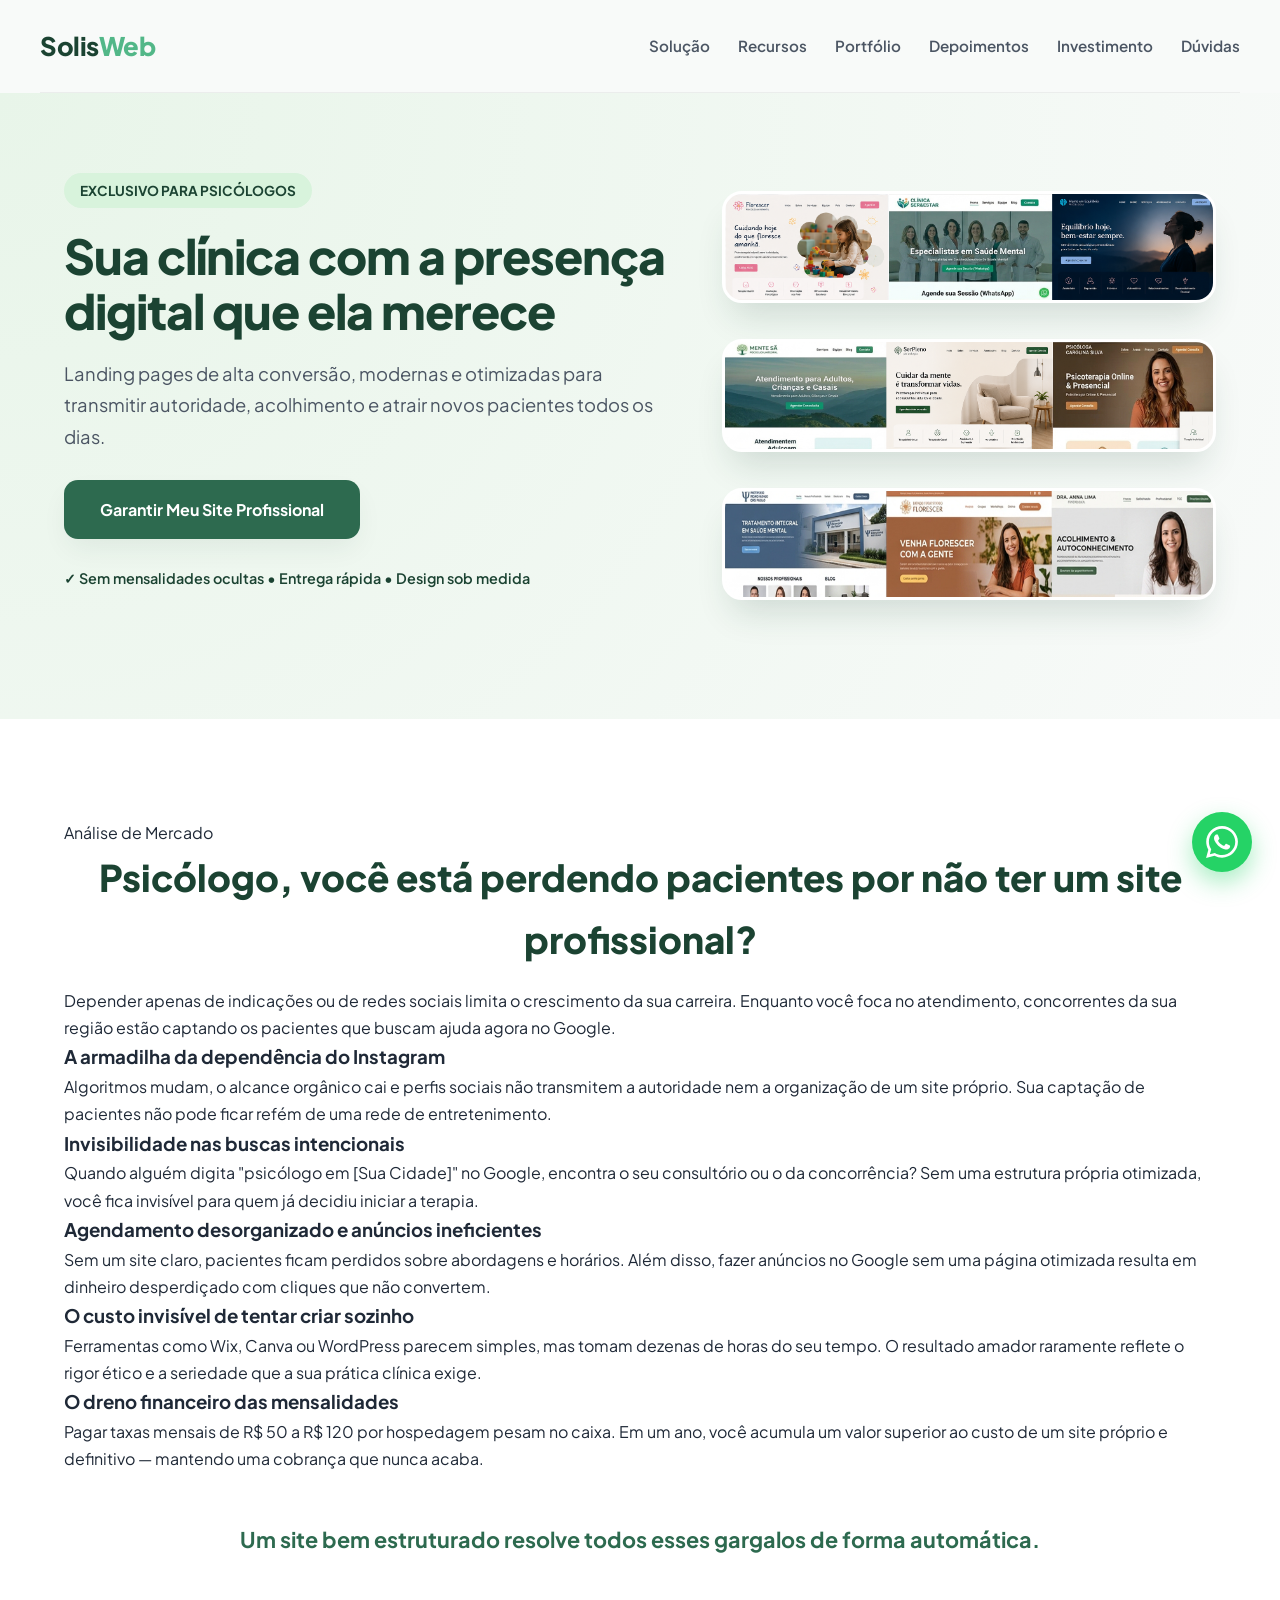
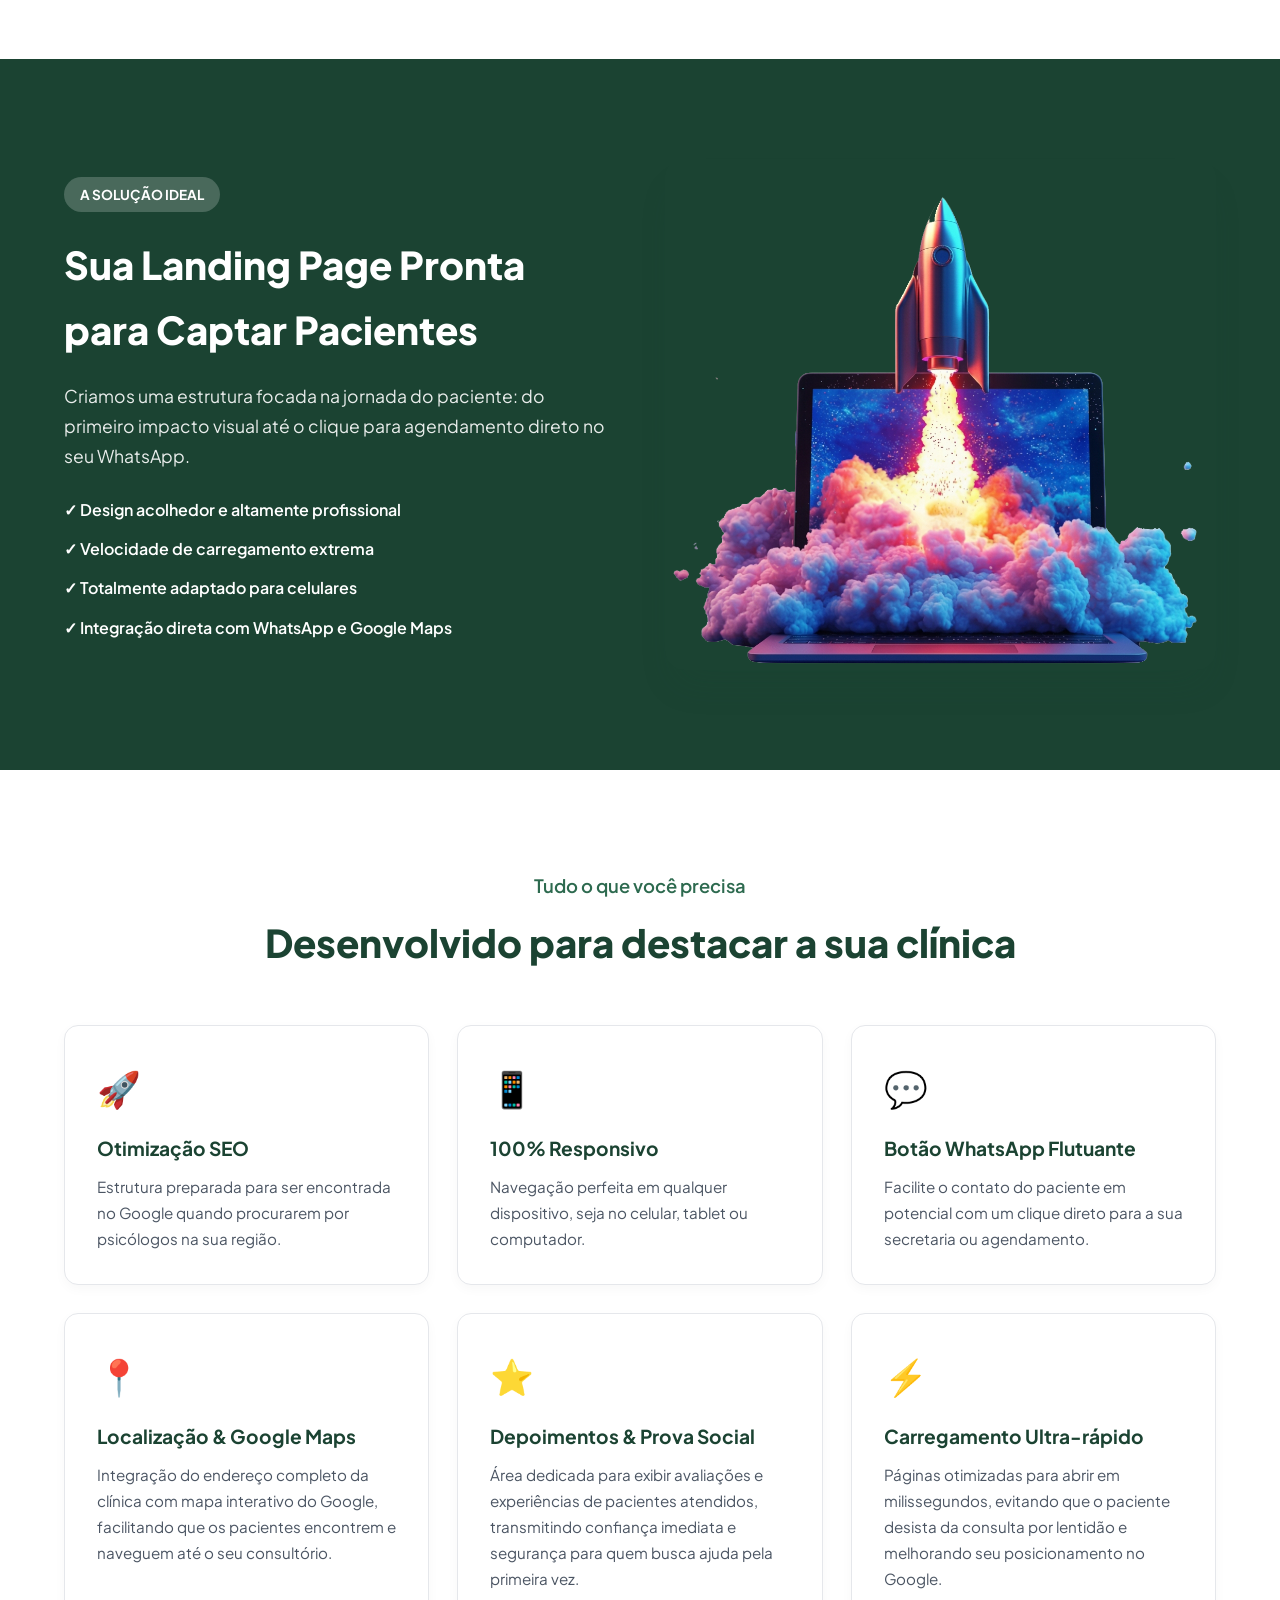
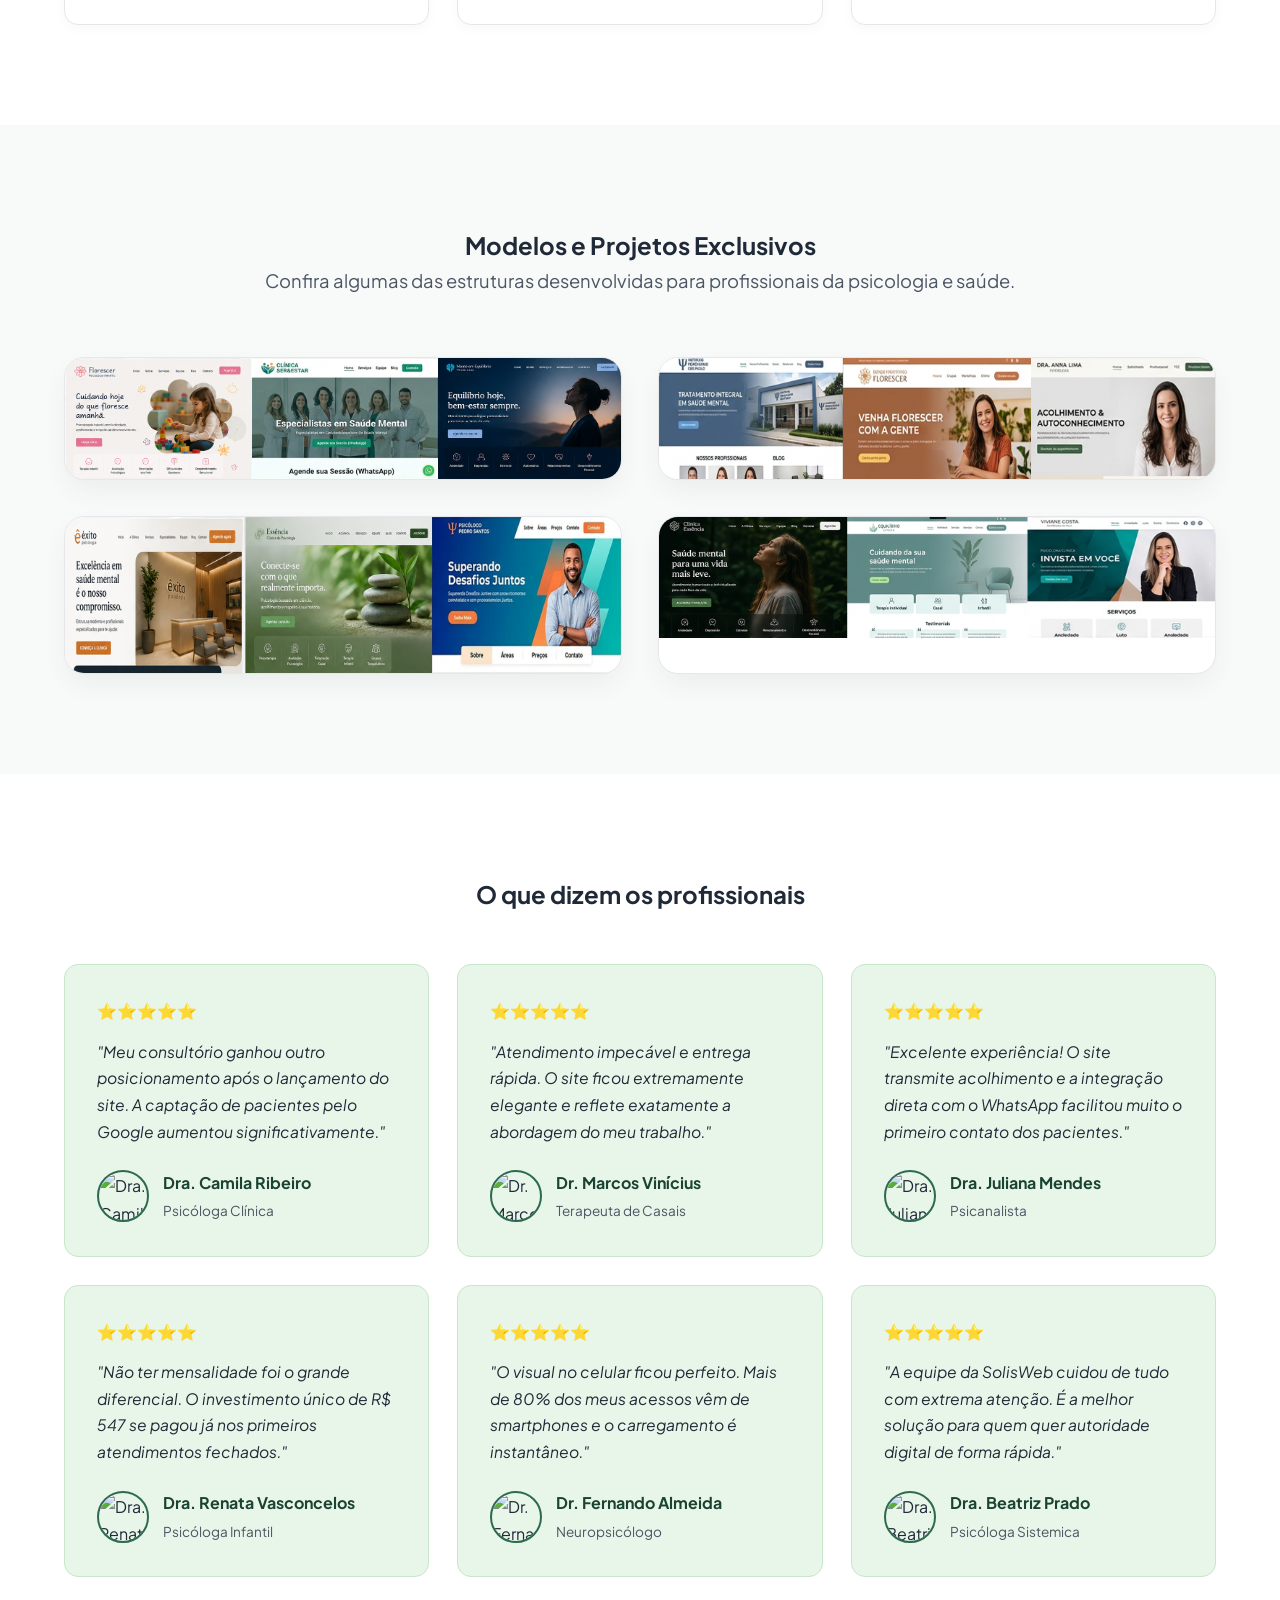
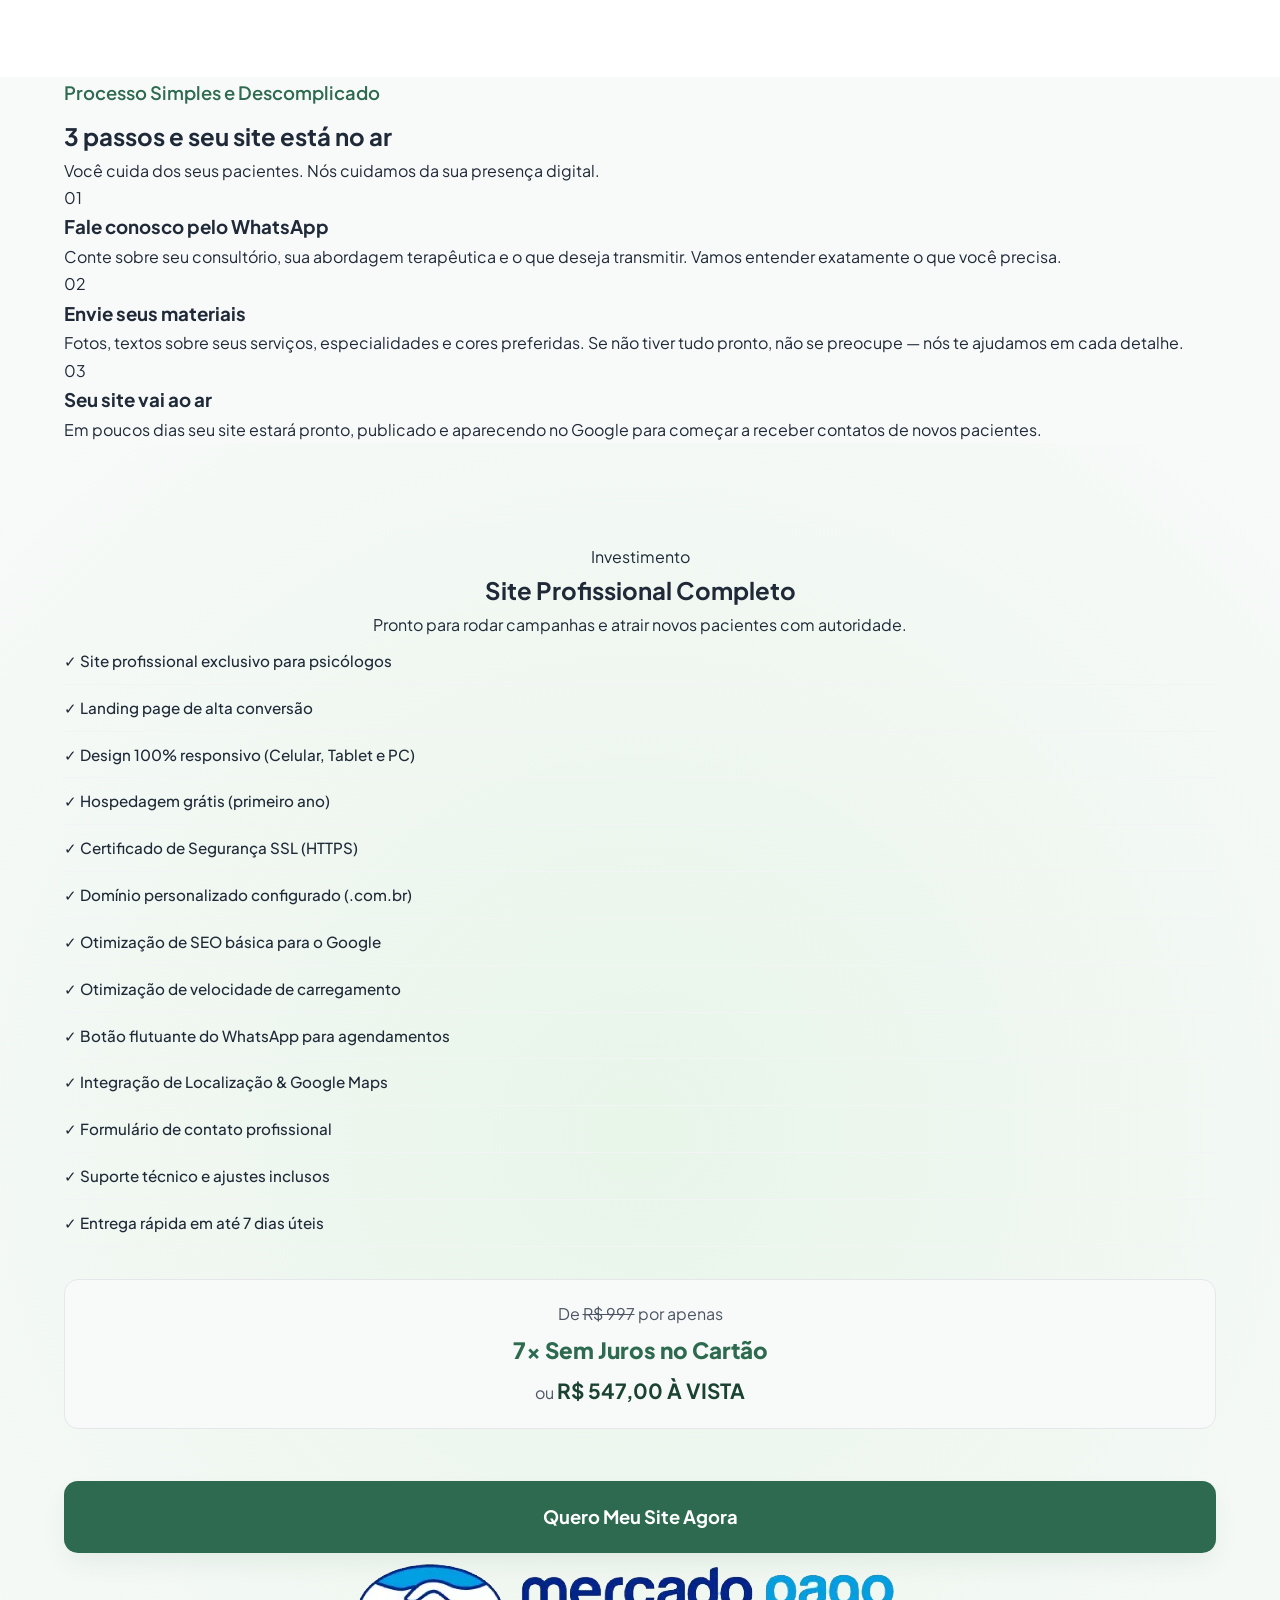
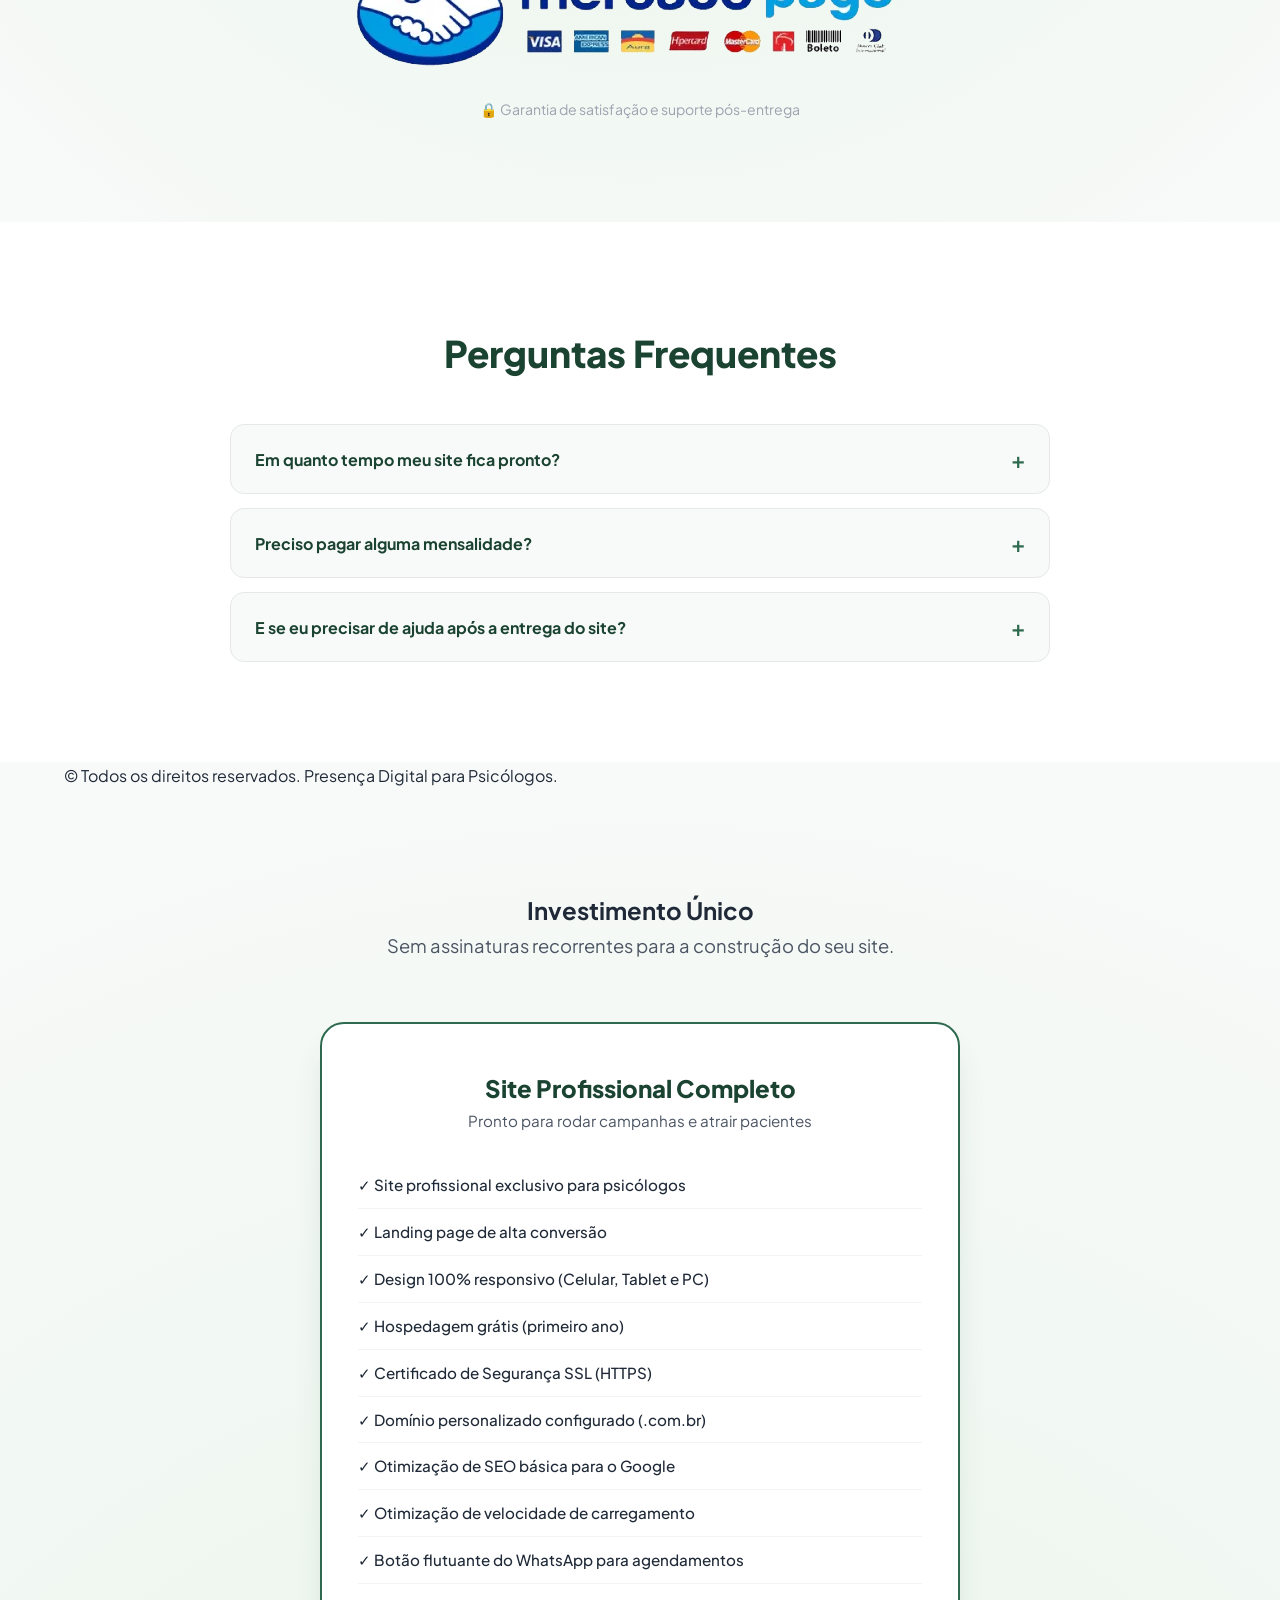
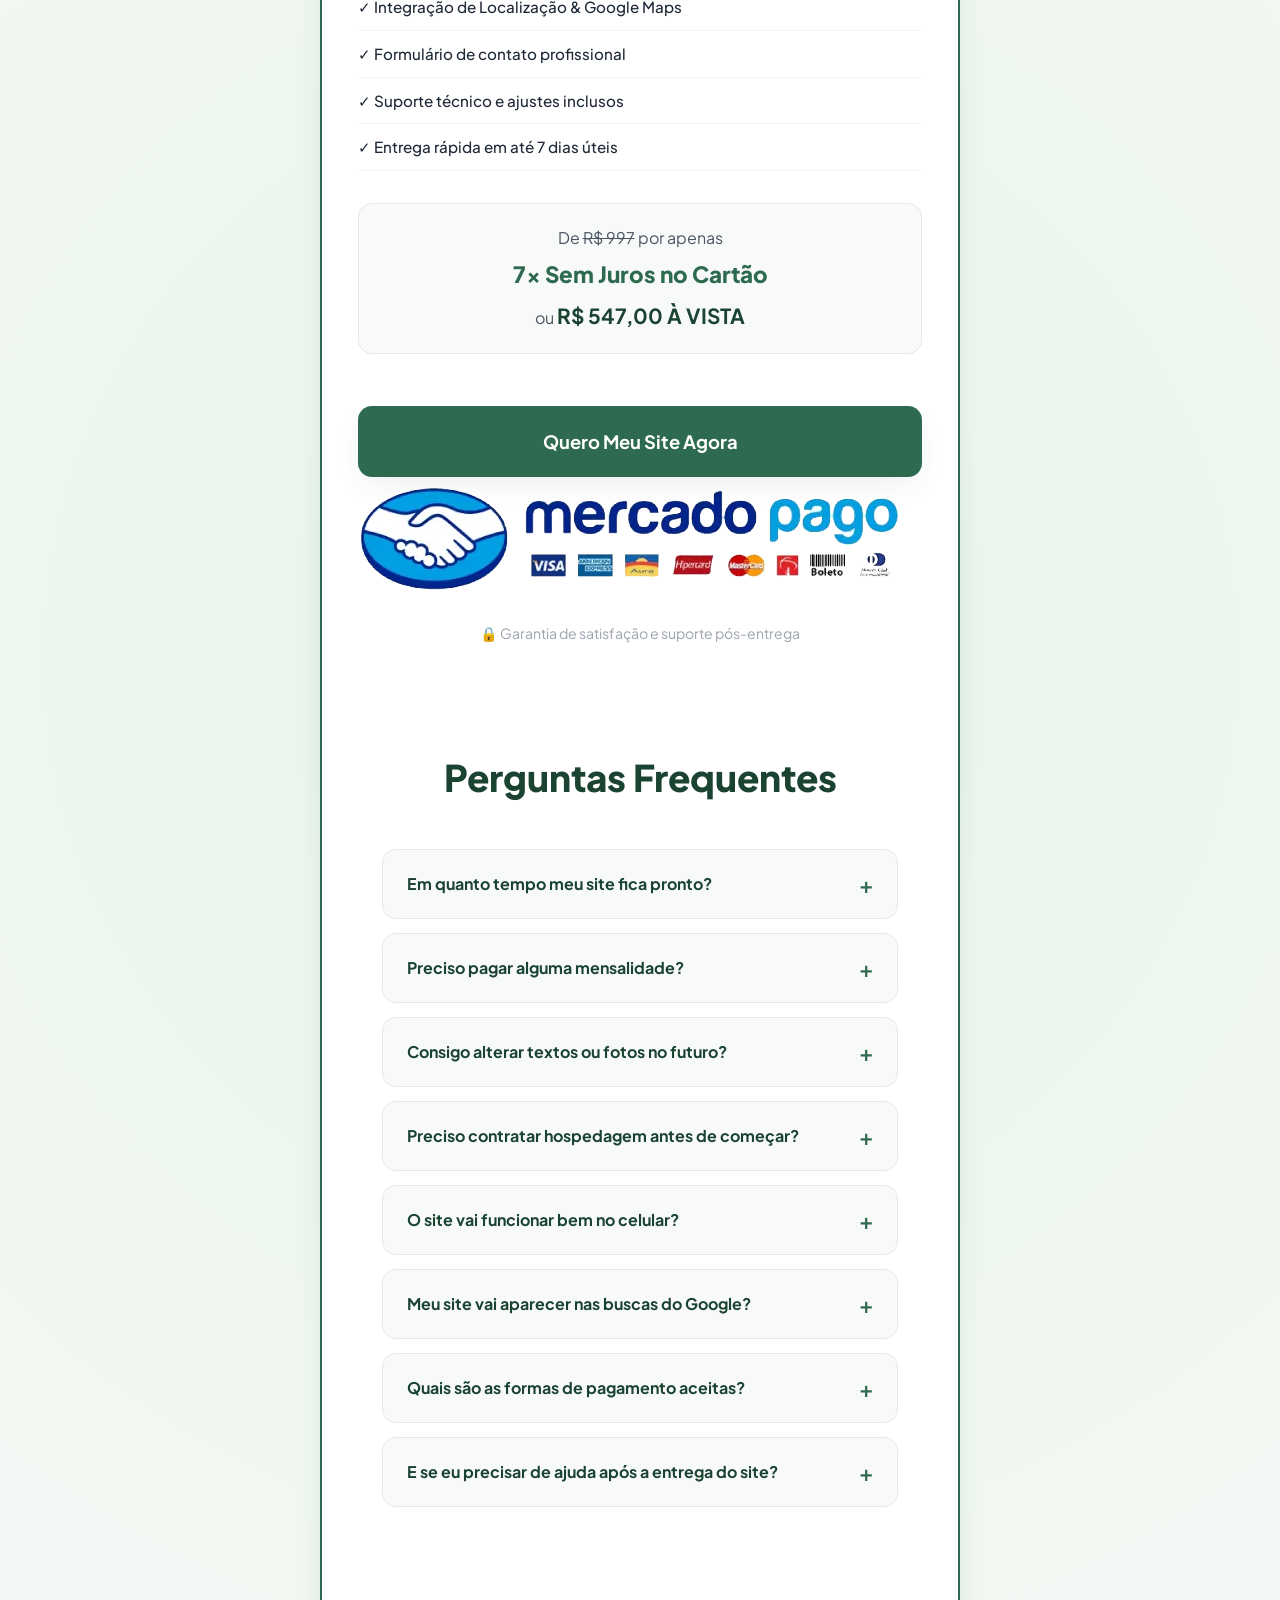
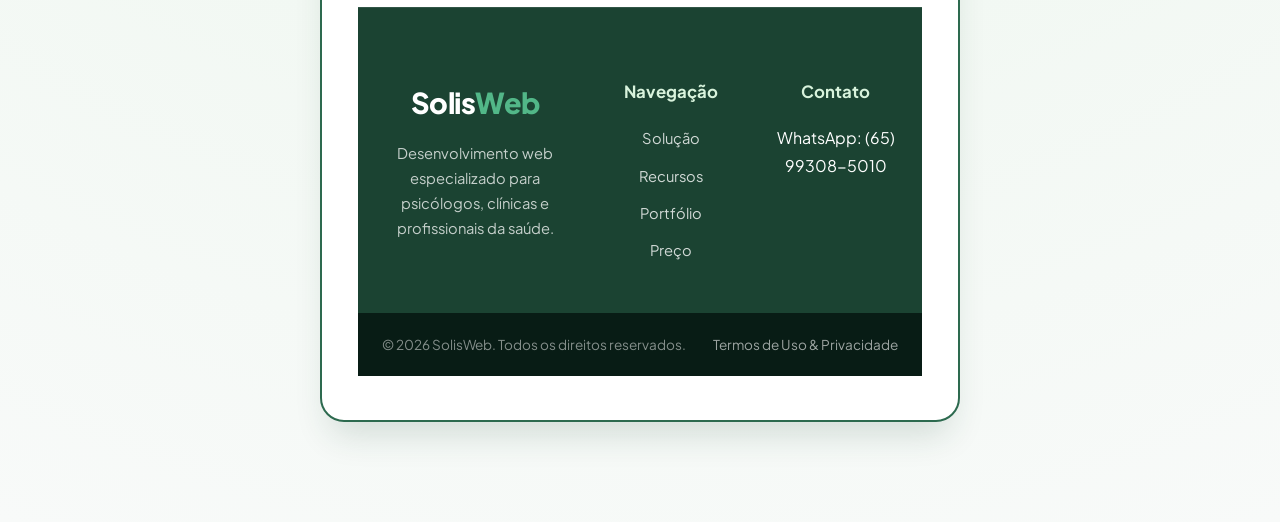
==== commit 1beb251d: "Add files via upload" ====
--- a/index.html
+++ b/index.html
@@ -14,6 +14,7 @@
     <meta property="og:description" content="Tenha uma presença online elegante e otimizada para captar novos pacientes. Pagamento único de R$ 547.">
     
     <meta property="og:image" content="https://solisweb.com.br/01.png">
+    <meta property="og:image" content="https://solisweb.com.br/02.png">
     <meta property="og:image" content="https://solisweb.com.br/03.png">
     <meta property="og:image" content="https://solisweb.com.br/04.png">
     <meta property="og:image" content="https://solisweb.com.br/05.png">
@@ -30,59 +31,45 @@
 
     <!-- Header / Navbar -->
     <header class="navbar container">
-        <div class="navbar-brand">
-            <a href="#" class="logo">Solis<span class="logo-highlight">Web</span></a>
-            <span class="navbar-divider"></span>
-            <span class="navbar-tagline">Sites profissionais<br>para psicólogos</span>
-        </div>
+        <a href="#" class="logo">Solis<span class="logo-highlight">Web</span></a>
         <nav>
             <ul class="nav-links">
                 <li><a href="#solucao">Solução</a></li>
-                <li><a href="#como-funciona">Como funciona</a></li>
+                <li><a href="#recursos">Recursos</a></li>
                 <li><a href="#portfolio">Portfólio</a></li>
                 <li><a href="#depoimentos">Depoimentos</a></li>
                 <li><a href="#preco">Investimento</a></li>
                 <li><a href="#faq">Dúvidas</a></li>
             </ul>
         </nav>
-        <a href="#preco" class="btn-primary btn-nav">Quero meu site →</a>
     </header>
 
-    <!-- Hero Section (imagem única) -->
+    <!-- Hero Section (Imagens Verticais Empilhadas e Ampliadas) -->
     <section class="hero">
-        <a href="#preco" class="hero-image-link" aria-label="Ver planos e criar meu site profissional">
-            <img src="hero-full.png" alt="SolisWeb — Seu consultório merece uma presença digital à altura. Sites profissionais para psicólogos que transmitem confiança, acolhimento e profissionalismo. Criar meu site profissional. Pronto em até 7 dias úteis, sem mensalidade de hospedagem, tudo incluso em um único pagamento.">
-        </a>
-    </section>
-
-    <!-- Destaque Rápido -->
-    <section class="hero-highlight-section">
-        <div class="container hero-highlight-grid">
-            <div class="hero-highlight-text">
-                <h3>Seu site pensado para transformar visitas em contatos.</h3>
-                <p>Mais visibilidade no Google, mais confiança para seus pacientes e um canal direto de comunicação com o seu consultório.</p>
-            </div>
-            <div class="hero-highlight-features">
-                <div class="hero-highlight-item">
-                    <span class="hero-highlight-icon"><svg viewBox="0 0 24 24" fill="none" stroke="currentColor" stroke-width="1.8" stroke-linecap="round" stroke-linejoin="round"><path d="M1 12s4-8 11-8 11 8 11 8-4 8-11 8-11-8-11-8z"/><circle cx="12" cy="12" r="3"/></svg></span>
-                    <h4>Design exclusivo<br>para psicólogos</h4>
-                    <p>Cores, tipografia e layout que transmitem acolhimento e confiança.</p>
-                </div>
-                <div class="hero-highlight-item">
-                    <span class="hero-highlight-icon"><svg viewBox="0 0 24 24" fill="none" stroke="currentColor" stroke-width="1.8" stroke-linecap="round" stroke-linejoin="round"><rect x="7" y="2" width="10" height="20" rx="2"/><line x1="11" y1="18" x2="13" y2="18"/></svg></span>
-                    <h4>Otimizado para celular</h4>
-                    <p>Seu site perfeito em todos os dispositivos.</p>
-                </div>
-                <div class="hero-highlight-item">
-                    <span class="hero-highlight-icon"><svg viewBox="0 0 24 24" fill="none" stroke="currentColor" stroke-width="1.8" stroke-linecap="round" stroke-linejoin="round"><circle cx="11" cy="11" r="7"/><line x1="21" y1="21" x2="16.65" y2="16.65"/></svg></span>
-                    <h4>Google e SEO</h4>
-                    <p>Mais visibilidade para quem precisa do seu atendimento.</p>
-                </div>
-                <div class="hero-highlight-item">
-                    <span class="hero-highlight-icon"><svg viewBox="0 0 24 24" fill="none" stroke="currentColor" stroke-width="1.8" stroke-linecap="round" stroke-linejoin="round"><path d="M21 11.5a8.38 8.38 0 0 1-.9 3.8 8.5 8.5 0 0 1-7.6 4.7 8.38 8.38 0 0 1-3.8-.9L3 21l1.9-5.7a8.38 8.38 0 0 1-.9-3.8 8.5 8.5 0 0 1 4.7-7.6 8.38 8.38 0 0 1 3.8-.9h.5a8.48 8.48 0 0 1 8 8v.5z"/></svg></span>
-                    <h4>WhatsApp integrado</h4>
-                    <p>Facilita o contato e agendamento de consultas.</p>
-                </div>
+        <div class="container hero-content">
+            <div class="hero-text">
+                <span class="badge badge-park-green">Exclusivo para Psicólogos</span>
+                <h1>Sua clínica com a presença digital que ela merece</h1>
+                <p>Landing pages de alta conversão, modernas e otimizadas para transmitir autoridade, acolhimento e atrair novos pacientes todos os dias.</p>
+                <a href="#preco" class="btn-primary pulse-hover">Garantir Meu Site Profissional</a>
+                <div class="hero-social-proof">
+                   
+                   <br> <p>✓ Sem mensalidades ocultas • Entrega rápida • Design sob medida</p>
+                </div>
+            </div>
+
+            <!-- Coluna Vertical Empilhada com Imagens Grandes -->
+            <div class="hero-vertical-stack">
+                <div class="hero-vertical-card reveal-on-scroll delay-1">
+                    <img src="01.png" alt="Amostra de projeto 1">
+                </div>
+                <div class="hero-vertical-card reveal-on-scroll delay-2">
+                    <img src="02.png" alt="Amostra de projeto 2">
+                </div>
+                <div class="hero-vertical-card reveal-on-scroll delay-3">
+                    <img src="03.png" alt="Amostra de projeto 3">
+                </div>
+                
             </div>
         </div>
     </section>
@@ -90,59 +77,55 @@
    <!-- Problemas & Análise de Mercado -->
 <section id="problemas-psicologos" class="problem-section">
     <div class="container">
-        <div class="problem-intro">
-            <span class="section-tag">Análise de Mercado</span>
-            <h2>Psicólogo, você está perdendo pacientes por não ter um site profissional?</h2>
-            <p class="section-lead">
-                Depender apenas de indicações ou de redes sociais limita o crescimento da sua carreira. Enquanto você foca no atendimento, concorrentes da sua região estão captando os pacientes que buscam ajuda agora no Google.
-            </p>
-        </div>
-
-        <div class="problem-balloon reveal-on-scroll">
-            <ol class="problem-list">
-                <li class="problem-row">
-                    <span class="problem-number">01</span>
-                    <div class="problem-content">
-                        <h3>Dependência do Instagram</h3>
-                        <p>Algoritmos mudam e um perfil social não passa a mesma autoridade de um site próprio.</p>
-                    </div>
-                </li>
-
-                <li class="problem-row">
-                    <span class="problem-number">02</span>
-                    <div class="problem-content">
-                        <h3>Invisibilidade no Google</h3>
-                        <p>Quem busca "psicólogo em [sua cidade]" encontra a concorrência, não você.</p>
-                    </div>
-                </li>
-
-                <li class="problem-row">
-                    <span class="problem-number">03</span>
-                    <div class="problem-content">
-                        <h3>Agendamento e anúncios ineficientes</h3>
-                        <p>Sem uma página otimizada, anúncios no Google geram cliques que não convertem.</p>
-                    </div>
-                </li>
-
-                <li class="problem-row">
-                    <span class="problem-number">04</span>
-                    <div class="problem-content">
-                        <h3>O custo de tentar criar sozinho</h3>
-                        <p>Wix, Canva ou WordPress tomam horas do seu tempo e raramente saem com cara profissional.</p>
-                    </div>
-                </li>
-
-                <li class="problem-row">
-                    <span class="problem-number">05</span>
-                    <div class="problem-content">
-                        <h3>Mensalidades que nunca acabam</h3>
-                        <p>R$ 50 a R$ 120 por mês em hospedagem, em um ano, custam mais que um site próprio.</p>
-                    </div>
-                </li>
-            </ol>
-        </div>
-
-        <p class="section-footer-highlight">Um site bem estruturado resolve todos esses gargalos de uma só vez.</p>
+        <span class="section-tag">Análise de Mercado</span>
+        <h2>Psicólogo, você está perdendo pacientes por não ter um site profissional?</h2>
+        <p class="section-lead">
+            Depender apenas de indicações ou de redes sociais limita o crescimento da sua carreira. Enquanto você foca no atendimento, concorrentes da sua região estão captando os pacientes que buscam ajuda agora no Google.
+        </p>
+
+        <div class="problem-grid">
+            <!-- Pilar 1: Redes Sociais vs Autoridade -->
+            <div class="problem-card reveal-on-scroll delay-1">
+                <h3>A armadilha da dependência do Instagram</h3>
+                <p>
+                    Algoritmos mudam, o alcance orgânico cai e perfis sociais não transmitem a autoridade nem a organização de um site próprio. Sua captação de pacientes não pode ficar refém de uma rede de entretenimento.
+                </p>
+            </div>
+
+            <!-- Pilar 2: Busca Direta / Google -->
+            <div class="problem-card reveal-on-scroll delay-2">
+                <h3>Invisibilidade nas buscas intencionais</h3>
+                <p>
+                    Quando alguém digita "psicólogo em [Sua Cidade]" no Google, encontra o seu consultório ou o da concorrência? Sem uma estrutura própria otimizada, você fica invisível para quem já decidiu iniciar a terapia.
+                </p>
+            </div>
+
+            <!-- Pilar 3: Conversão e Jornada do Paciente -->
+            <div class="problem-card reveal-on-scroll delay-3">
+                <h3>Agendamento desorganizado e anúncios ineficientes</h3>
+                <p>
+                    Sem um site claro, pacientes ficam perdidos sobre abordagens e horários. Além disso, fazer anúncios no Google sem uma página otimizada resulta em dinheiro desperdiçado com cliques que não convertem.
+                </p>
+            </div>
+
+            <!-- Pilar 4: Fazer Sozinho vs Profissionalismo -->
+            <div class="problem-card reveal-on-scroll delay-4">
+                <h3>O custo invisível de tentar criar sozinho</h3>
+                <p>
+                    Ferramentas como Wix, Canva ou WordPress parecem simples, mas tomam dezenas de horas do seu tempo. O resultado amador raramente reflete o rigor ético e a seriedade que a sua prática clínica exige.
+                </p>
+            </div>
+
+            <!-- Pilar 5: Custos Recorrentes -->
+            <div class="problem-card reveal-on-scroll delay-5">
+                <h3>O dreno financeiro das mensalidades</h3>
+                <p>
+                    Pagar taxas mensais de R$ 50 a R$ 120 por hospedagem pesam no caixa. Em um ano, você acumula um valor superior ao custo de um site próprio e definitivo — mantendo uma cobrança que nunca acaba.
+                </p>
+            </div>
+        </div>
+
+        <p class="section-footer-highlight">Um site bem estruturado resolve todos esses gargalos de forma automática.</p>
     </div>
 </section>
 
@@ -154,14 +137,14 @@
                 <h2>Sua Landing Page Pronta para Captar Pacientes</h2>
                 <p>Criamos uma estrutura focada na jornada do paciente: do primeiro impacto visual até o clique para agendamento direto no seu WhatsApp.</p>
                 <ul class="solution-list">
-                    <li><span class="check">✓</span> Design acolhedor e profissional</li>
-                    <li><span class="check">✓</span> Carregamento rápido</li>
-                    <li><span class="check">✓</span> Totalmente adaptado para celulares</li>
-                    <li><span class="check">✓</span> Integração direta com WhatsApp e Google Maps</li>
+                    <li>✓ Design acolhedor e altamente profissional</li>
+                    <li>✓ Velocidade de carregamento extrema</li>
+                    <li>✓ Totalmente adaptado para celulares</li>
+                    <li>✓ Integração direta com WhatsApp e Google Maps</li>
                 </ul>
             </div>
-            <div class="solution-image">
-                <img src="06.png" alt="Ilustração da landing page pronta para captar pacientes">
+            <div class="solution-image interactive-card-tilt">
+                <img src="06.png" alt="Exemplo de site para psicólogos - SolisWeb">
             </div>
         </div>
     </section>
@@ -174,39 +157,41 @@
         
         <div class="features-grid">
             <div class="feature-item reveal-on-scroll delay-1">
-                <span class="icon"><svg viewBox="0 0 24 24" fill="none" stroke="currentColor" stroke-width="1.8" stroke-linecap="round" stroke-linejoin="round"><circle cx="11" cy="11" r="7"/><line x1="21" y1="21" x2="16.65" y2="16.65"/></svg></span>
-                <h3>Otimização para o Google</h3>
-                <p>Estrutura preparada para ser encontrada quando procurarem por psicólogos na sua região.</p>
+                <span class="icon">🚀</span>
+                <h3>Otimização SEO</h3>
+                <p>Estrutura preparada para ser encontrada no Google quando procurarem por psicólogos na sua região.</p>
             </div>
 
             <div class="feature-item reveal-on-scroll delay-2">
-                <span class="icon"><svg viewBox="0 0 24 24" fill="none" stroke="currentColor" stroke-width="1.8" stroke-linecap="round" stroke-linejoin="round"><rect x="7" y="2" width="10" height="20" rx="2"/><line x1="11" y1="18" x2="13" y2="18"/></svg></span>
+                <span class="icon">📱</span>
                 <h3>100% Responsivo</h3>
                 <p>Navegação perfeita em qualquer dispositivo, seja no celular, tablet ou computador.</p>
             </div>
 
             <div class="feature-item reveal-on-scroll delay-3">
-                <span class="icon"><svg viewBox="0 0 24 24" fill="none" stroke="currentColor" stroke-width="1.8" stroke-linecap="round" stroke-linejoin="round"><path d="M21 11.5a8.38 8.38 0 0 1-.9 3.8 8.5 8.5 0 0 1-7.6 4.7 8.38 8.38 0 0 1-3.8-.9L3 21l1.9-5.7a8.38 8.38 0 0 1-.9-3.8 8.5 8.5 0 0 1 4.7-7.6 8.38 8.38 0 0 1 3.8-.9h.5a8.48 8.48 0 0 1 8 8v.5z"/></svg></span>
-                <h3>Botão do WhatsApp</h3>
-                <p>Facilite o contato do paciente em potencial com um clique direto para agendamento.</p>
+                <span class="icon">💬</span>
+                <h3>Botão WhatsApp Flutuante</h3>
+                <p>Facilite o contato do paciente em potencial com um clique direto para a sua secretaria ou agendamento.</p>
             </div>
 
             <div class="feature-item reveal-on-scroll delay-4">
-                <span class="icon"><svg viewBox="0 0 24 24" fill="none" stroke="currentColor" stroke-width="1.8" stroke-linecap="round" stroke-linejoin="round"><path d="M21 10c0 7-9 12-9 12s-9-5-9-12a9 9 0 0 1 18 0z"/><circle cx="12" cy="10" r="3"/></svg></span>
+                <span class="icon">📍</span>
                 <h3>Localização & Google Maps</h3>
-                <p>Integração do endereço da clínica com mapa interativo, facilitando que os pacientes encontrem o consultório.</p>
-            </div>
-
-            <div class="feature-item reveal-on-scroll delay-5">
-                <span class="icon"><svg viewBox="0 0 24 24" fill="none" stroke="currentColor" stroke-width="1.8" stroke-linecap="round" stroke-linejoin="round"><path d="M12 2l2.9 6.3 6.9.9-5 4.8 1.3 6.9-6.1-3.4-6.1 3.4 1.3-6.9-5-4.8 6.9-.9z"/></svg></span>
-                <h3>Depoimentos & Prova Social</h3>
-                <p>Área dedicada para exibir avaliações de pacientes atendidos, transmitindo confiança para quem busca ajuda pela primeira vez.</p>
-            </div>
-
+                <p>Integração do endereço completo da clínica com mapa interativo do Google, facilitando que os pacientes encontrem e naveguem até o seu consultório.</p>
+            </div>
+
+            <!-- Substituto do card de Conformidade Ética -->
+<div class="feature-item reveal-on-scroll delay-5">
+    <span class="icon">⭐</span>
+    <h3>Depoimentos & Prova Social</h3>
+    <p>Área dedicada para exibir avaliações e experiências de pacientes atendidos, transmitindo confiança imediata e segurança para quem busca ajuda pela primeira vez.</p>
+</div>
+
+            <!-- Novo recurso 2: Velocidade de Carregamento Ultra-rápida -->
             <div class="feature-item reveal-on-scroll delay-6">
-                <span class="icon"><svg viewBox="0 0 24 24" fill="none" stroke="currentColor" stroke-width="1.8" stroke-linecap="round" stroke-linejoin="round"><polygon points="13 2 3 14 12 14 11 22 21 10 12 10 13 2"/></svg></span>
-                <h3>Carregamento Rápido</h3>
-                <p>Páginas otimizadas para abrir rapidamente, evitando que o paciente desista por lentidão.</p>
+                <span class="icon">⚡</span>
+                <h3>Carregamento Ultra-rápido</h3>
+                <p>Páginas otimizadas para abrir em milissegundos, evitando que o paciente desista da consulta por lentidão e melhorando seu posicionamento no Google.</p>
             </div>
         </div>
     </div>
@@ -243,7 +228,7 @@
             <h2>O que dizem os profissionais</h2>
             <div class="testimonials-grid">
                 <div class="testimonial-card reveal-on-scroll">
-                    <div class="stars"><svg viewBox="0 0 24 24" fill="currentColor"><path d="M12 2l2.9 6.3 6.9.9-5 4.8 1.3 6.9-6.1-3.4-6.1 3.4 1.3-6.9-5-4.8 6.9-.9z"/></svg><svg viewBox="0 0 24 24" fill="currentColor"><path d="M12 2l2.9 6.3 6.9.9-5 4.8 1.3 6.9-6.1-3.4-6.1 3.4 1.3-6.9-5-4.8 6.9-.9z"/></svg><svg viewBox="0 0 24 24" fill="currentColor"><path d="M12 2l2.9 6.3 6.9.9-5 4.8 1.3 6.9-6.1-3.4-6.1 3.4 1.3-6.9-5-4.8 6.9-.9z"/></svg><svg viewBox="0 0 24 24" fill="currentColor"><path d="M12 2l2.9 6.3 6.9.9-5 4.8 1.3 6.9-6.1-3.4-6.1 3.4 1.3-6.9-5-4.8 6.9-.9z"/></svg><svg viewBox="0 0 24 24" fill="currentColor"><path d="M12 2l2.9 6.3 6.9.9-5 4.8 1.3 6.9-6.1-3.4-6.1 3.4 1.3-6.9-5-4.8 6.9-.9z"/></svg></div>
+                    <div class="stars">⭐⭐⭐⭐⭐</div>
                     <p>"Meu consultório ganhou outro posicionamento após o lançamento do site. A captação de pacientes pelo Google aumentou significativamente."</p>
                     <div class="author-info">
                         <img src="https://images.unsplash.com/photo-1573496359142-b8d87734a5a2?w=120&auto=format&fit=crop&q=80" alt="Dra. Camila Ribeiro" class="author-photo">
@@ -255,7 +240,7 @@
                 </div>
 
                 <div class="testimonial-card reveal-on-scroll delay-1">
-                    <div class="stars"><svg viewBox="0 0 24 24" fill="currentColor"><path d="M12 2l2.9 6.3 6.9.9-5 4.8 1.3 6.9-6.1-3.4-6.1 3.4 1.3-6.9-5-4.8 6.9-.9z"/></svg><svg viewBox="0 0 24 24" fill="currentColor"><path d="M12 2l2.9 6.3 6.9.9-5 4.8 1.3 6.9-6.1-3.4-6.1 3.4 1.3-6.9-5-4.8 6.9-.9z"/></svg><svg viewBox="0 0 24 24" fill="currentColor"><path d="M12 2l2.9 6.3 6.9.9-5 4.8 1.3 6.9-6.1-3.4-6.1 3.4 1.3-6.9-5-4.8 6.9-.9z"/></svg><svg viewBox="0 0 24 24" fill="currentColor"><path d="M12 2l2.9 6.3 6.9.9-5 4.8 1.3 6.9-6.1-3.4-6.1 3.4 1.3-6.9-5-4.8 6.9-.9z"/></svg><svg viewBox="0 0 24 24" fill="currentColor"><path d="M12 2l2.9 6.3 6.9.9-5 4.8 1.3 6.9-6.1-3.4-6.1 3.4 1.3-6.9-5-4.8 6.9-.9z"/></svg></div>
+                    <div class="stars">⭐⭐⭐⭐⭐</div>
                     <p>"Atendimento impecável e entrega rápida. O site ficou extremamente elegante e reflete exatamente a abordagem do meu trabalho."</p>
                     <div class="author-info">
                         <img src="https://images.unsplash.com/photo-1560250097-0b93528c311a?w=120&auto=format&fit=crop&q=80" alt="Dr. Marcos Vinícius" class="author-photo">
@@ -267,7 +252,7 @@
                 </div>
 
                 <div class="testimonial-card reveal-on-scroll delay-2">
-                    <div class="stars"><svg viewBox="0 0 24 24" fill="currentColor"><path d="M12 2l2.9 6.3 6.9.9-5 4.8 1.3 6.9-6.1-3.4-6.1 3.4 1.3-6.9-5-4.8 6.9-.9z"/></svg><svg viewBox="0 0 24 24" fill="currentColor"><path d="M12 2l2.9 6.3 6.9.9-5 4.8 1.3 6.9-6.1-3.4-6.1 3.4 1.3-6.9-5-4.8 6.9-.9z"/></svg><svg viewBox="0 0 24 24" fill="currentColor"><path d="M12 2l2.9 6.3 6.9.9-5 4.8 1.3 6.9-6.1-3.4-6.1 3.4 1.3-6.9-5-4.8 6.9-.9z"/></svg><svg viewBox="0 0 24 24" fill="currentColor"><path d="M12 2l2.9 6.3 6.9.9-5 4.8 1.3 6.9-6.1-3.4-6.1 3.4 1.3-6.9-5-4.8 6.9-.9z"/></svg><svg viewBox="0 0 24 24" fill="currentColor"><path d="M12 2l2.9 6.3 6.9.9-5 4.8 1.3 6.9-6.1-3.4-6.1 3.4 1.3-6.9-5-4.8 6.9-.9z"/></svg></div>
+                    <div class="stars">⭐⭐⭐⭐⭐</div>
                     <p>"Excelente experiência! O site transmite acolhimento e a integração direta com o WhatsApp facilitou muito o primeiro contato dos pacientes."</p>
                     <div class="author-info">
                         <img src="https://images.unsplash.com/photo-1580489944761-15a19d654956?w=120&auto=format&fit=crop&q=80" alt="Dra. Juliana Mendes" class="author-photo">
@@ -279,7 +264,7 @@
                 </div>
 
                 <div class="testimonial-card reveal-on-scroll delay-1">
-                    <div class="stars"><svg viewBox="0 0 24 24" fill="currentColor"><path d="M12 2l2.9 6.3 6.9.9-5 4.8 1.3 6.9-6.1-3.4-6.1 3.4 1.3-6.9-5-4.8 6.9-.9z"/></svg><svg viewBox="0 0 24 24" fill="currentColor"><path d="M12 2l2.9 6.3 6.9.9-5 4.8 1.3 6.9-6.1-3.4-6.1 3.4 1.3-6.9-5-4.8 6.9-.9z"/></svg><svg viewBox="0 0 24 24" fill="currentColor"><path d="M12 2l2.9 6.3 6.9.9-5 4.8 1.3 6.9-6.1-3.4-6.1 3.4 1.3-6.9-5-4.8 6.9-.9z"/></svg><svg viewBox="0 0 24 24" fill="currentColor"><path d="M12 2l2.9 6.3 6.9.9-5 4.8 1.3 6.9-6.1-3.4-6.1 3.4 1.3-6.9-5-4.8 6.9-.9z"/></svg><svg viewBox="0 0 24 24" fill="currentColor"><path d="M12 2l2.9 6.3 6.9.9-5 4.8 1.3 6.9-6.1-3.4-6.1 3.4 1.3-6.9-5-4.8 6.9-.9z"/></svg></div>
+                    <div class="stars">⭐⭐⭐⭐⭐</div>
                     <p>"Não ter mensalidade foi o grande diferencial. O investimento único de R$ 547 se pagou já nos primeiros atendimentos fechados."</p>
                     <div class="author-info">
                         <img src="https://images.unsplash.com/photo-1534528741775-53994a69daeb?w=120&auto=format&fit=crop&q=80" alt="Dra. Renata Vasconcelos" class="author-photo">
@@ -291,7 +276,7 @@
                 </div>
 
                 <div class="testimonial-card reveal-on-scroll delay-2">
-                    <div class="stars"><svg viewBox="0 0 24 24" fill="currentColor"><path d="M12 2l2.9 6.3 6.9.9-5 4.8 1.3 6.9-6.1-3.4-6.1 3.4 1.3-6.9-5-4.8 6.9-.9z"/></svg><svg viewBox="0 0 24 24" fill="currentColor"><path d="M12 2l2.9 6.3 6.9.9-5 4.8 1.3 6.9-6.1-3.4-6.1 3.4 1.3-6.9-5-4.8 6.9-.9z"/></svg><svg viewBox="0 0 24 24" fill="currentColor"><path d="M12 2l2.9 6.3 6.9.9-5 4.8 1.3 6.9-6.1-3.4-6.1 3.4 1.3-6.9-5-4.8 6.9-.9z"/></svg><svg viewBox="0 0 24 24" fill="currentColor"><path d="M12 2l2.9 6.3 6.9.9-5 4.8 1.3 6.9-6.1-3.4-6.1 3.4 1.3-6.9-5-4.8 6.9-.9z"/></svg><svg viewBox="0 0 24 24" fill="currentColor"><path d="M12 2l2.9 6.3 6.9.9-5 4.8 1.3 6.9-6.1-3.4-6.1 3.4 1.3-6.9-5-4.8 6.9-.9z"/></svg></div>
+                    <div class="stars">⭐⭐⭐⭐⭐</div>
                     <p>"O visual no celular ficou perfeito. Mais de 80% dos meus acessos vêm de smartphones e o carregamento é instantâneo."</p>
                     <div class="author-info">
                         <img src="https://images.unsplash.com/photo-1507003211169-0a1dd7228f2d?w=120&auto=format&fit=crop&q=80" alt="Dr. Fernando Almeida" class="author-photo">
@@ -303,7 +288,7 @@
                 </div>
 
                 <div class="testimonial-card reveal-on-scroll delay-3">
-                    <div class="stars"><svg viewBox="0 0 24 24" fill="currentColor"><path d="M12 2l2.9 6.3 6.9.9-5 4.8 1.3 6.9-6.1-3.4-6.1 3.4 1.3-6.9-5-4.8 6.9-.9z"/></svg><svg viewBox="0 0 24 24" fill="currentColor"><path d="M12 2l2.9 6.3 6.9.9-5 4.8 1.3 6.9-6.1-3.4-6.1 3.4 1.3-6.9-5-4.8 6.9-.9z"/></svg><svg viewBox="0 0 24 24" fill="currentColor"><path d="M12 2l2.9 6.3 6.9.9-5 4.8 1.3 6.9-6.1-3.4-6.1 3.4 1.3-6.9-5-4.8 6.9-.9z"/></svg><svg viewBox="0 0 24 24" fill="currentColor"><path d="M12 2l2.9 6.3 6.9.9-5 4.8 1.3 6.9-6.1-3.4-6.1 3.4 1.3-6.9-5-4.8 6.9-.9z"/></svg><svg viewBox="0 0 24 24" fill="currentColor"><path d="M12 2l2.9 6.3 6.9.9-5 4.8 1.3 6.9-6.1-3.4-6.1 3.4 1.3-6.9-5-4.8 6.9-.9z"/></svg></div>
+                    <div class="stars">⭐⭐⭐⭐⭐</div>
                     <p>"A equipe da SolisWeb cuidou de tudo com extrema atenção. É a melhor solução para quem quer autoridade digital de forma rápida."</p>
                     <div class="author-info">
                         <img src="https://images.unsplash.com/photo-1544005313-94ddf0286df2?w=120&auto=format&fit=crop&q=80" alt="Dra. Beatriz Prado" class="author-photo">
@@ -348,6 +333,93 @@
         </div>
     </div>
 </section>
+
+<!-- 1. SEÇÃO DE OFERTA / CHECKOUT -->
+<section id="oferta" class="pricing-section">
+    <div class="container">
+        <span class="section-tag">Investimento</span>
+        <h2>Site Profissional Completo</h2>
+        <p class="section-lead">Pronto para rodar campanhas e atrair novos pacientes com autoridade.</p>
+
+        <div class="pricing-card">
+            <ul class="pricing-features">
+                <li><span class="check">✓</span> Site profissional exclusivo para psicólogos</li>
+                <li><span class="check">✓</span> Landing page de alta conversão</li>
+                <li><span class="check">✓</span> Design 100% responsivo (Celular, Tablet e PC)</li>
+                <li><span class="check">✓</span> Hospedagem grátis (primeiro ano)</li>
+                <li><span class="check">✓</span> Certificado de Segurança SSL (HTTPS)</li>
+                <li><span class="check">✓</span> Domínio personalizado configurado (.com.br)</li>
+                <li><span class="check">✓</span> Otimização de SEO básica para o Google</li>
+                <li><span class="check">✓</span> Otimização de velocidade de carregamento</li>
+                <li><span class="check">✓</span> Botão flutuante do WhatsApp para agendamentos</li>
+                <li><span class="check">✓</span> Integração de Localização & Google Maps</li>
+                <li><span class="check">✓</span> Formulário de contato profissional</li>
+                <li><span class="check">✓</span> Suporte técnico e ajustes inclusos</li>
+                <li><span class="check">✓</span> Entrega rápida em até 7 dias úteis</li>
+            </ul>
+
+            <div class="price-container">
+                <div class="cash-price">De <span>R$ 997</span> por apenas</div>
+                <div class="installments">7x Sem Juros no Cartão</div>
+                <div class="cash-price">ou <strong>R$ 547,00 À VISTA</strong></div>
+            </div>
+
+            <a href="https://wa.me/5565993085010?text=Ol%C3%A1!%20Gostaria%20de%20garantir%20meu%20site%20profissional." target="_blank" class="btn-primary btn-large pulse-hover">Quero Meu Site Agora</a>
+
+            <div class="payment-badge">
+                <img src="Mercadopago1.png" alt="Pagamento seguro via Mercado Pago e Cartões de Crédito" class="payment-methods-img">
+            </div>
+
+            <p class="guarantee">🔒 Garantia de satisfação e suporte pós-entrega</p>
+        </div>
+    </div>
+</section>
+
+<!-- 2. SEÇÃO DE PERGUNTAS FREQUENTES (FAQ) -->
+<section id="faq" class="faq-section">
+    <div class="container">
+        <h2>Perguntas Frequentes</h2>
+        
+        <div class="faq-accordion">
+            <div class="faq-item">
+                <button class="faq-question">
+                    <span>Em quanto tempo meu site fica pronto?</span>
+                    <span class="faq-icon">+</span>
+                </button>
+                <div class="faq-answer">
+                    <p>O prazo médio de entrega é de 5 a 7 dias úteis após o envio de todo o material necessário.</p>
+                </div>
+            </div>
+
+            <div class="faq-item">
+                <button class="faq-question">
+                    <span>Preciso pagar alguma mensalidade?</span>
+                    <span class="faq-icon">+</span>
+                </button>
+                <div class="faq-answer">
+                    <p>Não cobramos taxa de manutenção. A hospedagem é 100% gratuita no primeiro ano.</p>
+                </div>
+            </div>
+
+            <div class="faq-item">
+                <button class="faq-question">
+                    <span>E se eu precisar de ajuda após a entrega do site?</span>
+                    <span class="faq-icon">+</span>
+                </button>
+                <div class="faq-answer">
+                    <p>Você conta com nosso suporte contínuo diretamente pelo WhatsApp para tirar dúvidas.</p>
+                </div>
+            </div>
+        </div>
+    </div>
+</section>
+
+<!-- 3. RODAPÉ (FOOTER) -->
+<footer class="site-footer">
+    <div class="container">
+        <p>&copy; Todos os direitos reservados. Presença Digital para Psicólogos.</p>
+    </div>
+</footer>
 
     <!-- Oferta / Preço -->
     <section id="preco" class="pricing-section">
@@ -380,17 +452,14 @@
     <div class="cash-price">ou <strong>R$ 547,00 À VISTA</strong></div>
 </div>
 
-<a href="https://wa.me/5565993085010?text=Ol%C3%A1!%20Gostaria%20de%20garantir%20meu%20site%20profissional." target="_blank" class="btn-primary btn-large">Quero Meu Site Agora</a>
+<a href="https://wa.me/5565993085010?text=Ol%C3%A1!%20Gostaria%20de%20garantir%20meu%20site%20profissional." target="_blank" class="btn-primary btn-large pulse-hover">Quero Meu Site Agora</a>
 
 <!-- Selo de Pagamento Seguro Mercado Pago -->
 <div class="payment-badge">
     <img src="Mercadopago1.png" alt="Pagamento seguro via Mercado Pago e Cartões de Crédito" class="payment-methods-img">
 </div>
 
-<p class="guarantee">Garantia de satisfação e suporte pós-entrega.</p>
-            </div>
-        </div>
-    </section>
+<p class="guarantee">🔒 Garantia de satisfação e suporte pós-entrega</p>
 
     <!-- FAQ Complete Section -->
 <section id="faq" class="faq-section">
@@ -416,11 +485,22 @@
                     <span class="faq-icon">+</span>
                 </button>
                 <div class="faq-answer">
-                    <p>Não cobramos taxa de manutenção. Além disso, <strong>a hospedagem do seu site é gratuita no primeiro ano</strong>. O único custo recorrente é a renovação anual do domínio (o seu endereço .com.br, que custa cerca de R$ 40/ano).</p>
-                </div>
-            </div>
-
-<!-- Domínio e Hospedagem -->
+                    <p>Não cobramos taxa de manutenção. Além disso, **a hospedagem do seu site é 100% gratuita no primeiro ano**! O único custo recorrente na internet é a renovação anual do seu domínio (o seu endereço .com.br, que custa cerca de R$ 40/ano).</p>
+                </div>
+            </div>
+
+            <!-- Modificações Pós-Entrega -->
+            <div class="faq-item">
+                <button class="faq-question">
+                    <span>Consigo alterar textos ou fotos no futuro?</span>
+                    <span class="faq-icon">+</span>
+                </button>
+                <div class="faq-answer">
+                    <p>Sim! O site é desenvolvido para ser prático, permitindo que você tenha autonomia para alterar fotos, textos e contatos sem complicação.</p>
+                </div>
+            </div>
+
+            <!-- Domínio e Hospedagem -->
             <div class="faq-item">
                 <button class="faq-question">
                     <span>Preciso contratar hospedagem antes de começar?</span>
--- a/style.css
+++ b/style.css
@@ -14,21 +14,10 @@
     --text-dark: #1f2937;
     --text-muted: #4b5563;
     --border-light: #e5e7eb;
-    --shadow-sm: 0 2px 8px rgba(17, 42, 33, 0.05);
-    --shadow-md: 0 8px 20px -6px rgba(17, 42, 33, 0.10);
-    --shadow-lg: 0 14px 28px -10px rgba(17, 42, 33, 0.14);
-    --radius: 10px;
-
-    /* Paleta Verde Parque (usada na seção "Como funciona") */
-    --verde-principal: #1b4d3e;   /* Verde Floresta/Escuro (para títulos e destaque do número) */
-    --verde-suave: #2d6a4f;       /* Verde Média Intensidade (para hover e detalhes) */
-    --verde-destaque: #52b788;    /* Verde Folha Acentuado */
-    --verde-fundo-card: #e8f5e9;  /* Verde Menta Suave (fundo das tags) */
-    --fundo-secao: #f4f9f5;       /* Fundo Neutro Verde Parque */
-    --texto-titulo: #112a21;      /* Verde Quase Preto para Títulos */
-    --texto-corpo: #3a4a42;       /* Verde Acizentado para Leitura */
-    --card-fundo: #ffffff;
-    --borda-card: #d8e6dd;
+    --shadow-sm: 0 4px 12px rgba(0,0,0,0.03);
+    --shadow-md: 0 12px 28px -5px rgba(27, 67, 50, 0.08);
+    --shadow-lg: 0 22px 35px -10px rgba(27, 67, 50, 0.16);
+    --radius: 14px;
 }
 
 * {
@@ -58,6 +47,7 @@
 }
 
 .logo-highlight { color: var(--park-green-light); }
+.badge-park-green { background-color: var(--park-green-soft); color: var(--park-green-dark); }
 .badge-light { background-color: rgba(255,255,255,0.2); color: #ffffff; }
 
 .section-park-green {
@@ -74,10 +64,7 @@
     align-items: center;
     padding: 24px 0;
     border-bottom: 1px solid rgba(0,0,0,0.05);
-    gap: 24px;
-}
-
-.navbar-brand { display: flex; align-items: center; gap: 16px; }
+}
 
 .logo {
     font-size: 1.6rem;
@@ -87,20 +74,9 @@
     letter-spacing: -0.5px;
 }
 
-.navbar-divider { width: 1px; height: 30px; background: var(--border-light); }
-
-.navbar-tagline {
-    font-size: 0.82rem;
-    line-height: 1.35;
-    color: var(--text-muted);
-    font-weight: 500;
-}
-
 .nav-links { display: flex; gap: 28px; list-style: none; }
-.nav-links a { text-decoration: none; color: var(--text-muted); font-weight: 600; font-size: 0.95rem; transition: color 0.3s ease; white-space: nowrap; }
+.nav-links a { text-decoration: none; color: var(--text-muted); font-weight: 600; font-size: 0.95rem; transition: color 0.3s ease; }
 .nav-links a:hover { color: var(--park-green); }
-
-.btn-nav { padding: 12px 24px; font-size: 0.9rem; box-shadow: none; white-space: nowrap; }
 
 /* BOTÕES */
 .btn-primary {
@@ -120,175 +96,131 @@
 
 .btn-primary:hover {
     background-color: var(--park-green-dark);
-    transform: translateY(-2px);
-    box-shadow: var(--shadow-lg);
+    transform: translateY(-3px);
+    box-shadow: var(--shadow-lg);
+}
+
+.pulse-hover:hover { animation: pulse-glow 1.5s infinite; }
+
+@keyframes pulse-glow {
+    0% { box-shadow: 0 0 0 0 rgba(45, 106, 79, 0.4); }
+    70% { box-shadow: 0 0 0 15px rgba(45, 106, 79, 0); }
+    100% { box-shadow: 0 0 0 0 rgba(45, 106, 79, 0); }
 }
 
 .btn-large { width: 100%; font-size: 1.15rem; padding: 20px; margin-top: 24px; }
 
-/* HERO (imagem única) */
+/* HERO - VÍDEO + IMAGENS VERTICAIS */
 .hero {
-    background-color: #ffffff;
-}
-
-.hero-image-link {
-    display: block;
-    line-height: 0;
-    /* Centraliza a imagem e evita que ela seja esticada além do tamanho
-       original (1365px) em telas grandes, o que deixaria o hero borrado */
-    max-width: 1365px;
+    background: radial-gradient(circle at top left, var(--park-green-bg) 0%, #f8faf9 100%);
+    padding: 80px 0 100px 0;
+}
+
+.hero-content {
+    display: grid;
+    grid-template-columns: 1fr 0.8fr;
+    gap: 40px;
+    align-items: center;
+}
+
+.hero-text h1 {
+    font-size: 3rem;
+    font-weight: 800;
+    color: var(--primary);
+    line-height: 1.15;
+    letter-spacing: -1px;
+    margin-bottom: 20px;
+}
+
+.hero-text p { font-size: 1.15rem; color: var(--text-muted); margin-bottom: 28px; }
+.hero-social-proof p { font-size: 0.9rem; font-weight: 600; color: var(--park-green-dark); }
+
+/* VÍDEO VERTICAL (SHORTS) */
+.hero-video-wrapper {
+    display: flex;
+    justify-content: center;
+    width: 100%;
+}
+
+.video-container-vertical {
+    position: relative;
+    width: 100%;
+    max-width: 320px;
+    aspect-ratio: 9 / 16;
+    border-radius: 20px;
+    overflow: hidden;
+    box-shadow: var(--shadow-lg);
+    border: 4px solid #ffffff;
+    background: #000000;
+}
+
+.video-container-vertical iframe {
+    width: 100%;
+    height: 100%;
+    border: none;
+}
+
+/* MARGEM E PILHA VERTICAL DE IMAGENS */
+.hero-stack-margin {
+    margin-top: 60px;
+}
+
+.hero-vertical-stack {
+    display: flex;
+    flex-direction: column;
+    gap: 36px;
+    width: 100%;
+    max-width: 880px;
     margin: 0 auto;
 }
 
-.hero-image-link img {
+.hero-vertical-card {
+    border-radius: 20px;
+    overflow: hidden;
+    box-shadow: var(--shadow-lg);
+    border: 3px solid #ffffff;
+    background: #ffffff;
+    transition: transform 0.4s ease, box-shadow 0.4s ease;
+}
+
+.hero-vertical-card img {
     width: 100%;
     height: auto;
     display: block;
-    /* Degradê transparente nas bordas esquerda/direita, fundindo a imagem
-       com o fundo branco da seção */
-    -webkit-mask-image: linear-gradient(to right, transparent 0%, black 6%, black 94%, transparent 100%);
-    mask-image: linear-gradient(to right, transparent 0%, black 6%, black 94%, transparent 100%);
-}
-
-/* DESTAQUE RÁPIDO ABAIXO DO HERO */
-.hero-highlight-section {
-    padding: 56px 0;
-    background-color: #ffffff;
-}
-
-.hero-highlight-grid {
-    display: grid;
-    grid-template-columns: 300px 1fr;
-    gap: 48px;
-    align-items: center;
-}
-
-.hero-highlight-text {
-    border-left: 3px solid var(--park-green);
-    padding-left: 20px;
-}
-
-.hero-highlight-text h3 { font-size: 1.3rem; font-weight: 800; color: var(--primary); line-height: 1.3; margin-bottom: 10px; }
-.hero-highlight-text p { font-size: 0.92rem; color: var(--text-muted); }
-
-.hero-highlight-features {
-    display: grid;
-    grid-template-columns: repeat(4, 1fr);
-}
-
-.hero-highlight-item {
-    padding: 0 24px;
-    border-left: 1px solid var(--border-light);
-}
-
-.hero-highlight-item:first-child { border-left: none; padding-left: 0; }
-
-.hero-highlight-icon {
-    display: flex;
-    align-items: center;
-    justify-content: center;
-    width: 46px;
-    height: 46px;
-    border-radius: 50%;
-    background: var(--park-green-bg);
-    color: var(--park-green);
-    margin-bottom: 14px;
-}
-
-.hero-highlight-icon svg { width: 22px; height: 22px; }
-
-.hero-highlight-item h4 { font-size: 0.98rem; font-weight: 700; color: var(--park-green-dark); margin-bottom: 6px; line-height: 1.3; }
-.hero-highlight-item p { font-size: 0.85rem; color: var(--text-muted); line-height: 1.5; }
-
-/* PROBLEMAS / ANÁLISE DE MERCADO */
+    object-fit: cover;
+}
+
+.hero-vertical-card:hover {
+    transform: translateY(-8px) scale(1.02);
+    box-shadow: 0 24px 45px rgba(27, 67, 50, 0.22);
+}
+
+/* PROBLEMAS */
 .problem-section { padding: 100px 0; background-color: #ffffff; }
 .problem-section h2 { text-align: center; font-size: 2.3rem; font-weight: 800; color: var(--primary); margin-bottom: 16px; }
-
-.problem-intro { max-width: 740px; margin: 0 auto 56px auto; text-align: center; }
-
-.section-tag {
-    display: inline-block;
-    font-size: 0.95rem;
-    font-weight: 700;
-    color: var(--park-green);
-    margin-bottom: 14px;
-}
-
-.section-intro { text-align: center; max-width: 760px; margin: 0 auto 50px auto; font-size: 1.1rem; color: var(--text-muted); }
-.section-lead { text-align: center; max-width: 760px; margin: 0 auto; font-size: 1.1rem; color: var(--text-muted); }
-.problem-intro .section-lead { margin-top: 16px; }
-
-.problem-balloon {
-    max-width: 720px;
-    margin: 0 auto;
-    background: var(--bg-light);
-    border: 1px solid var(--border-light);
-    border-radius: 20px;
-    padding: 8px 28px;
-    box-shadow: var(--shadow-sm);
-}
-
-.problem-list {
-    list-style: none;
-}
-
-.problem-row {
-    display: grid;
-    grid-template-columns: 40px 1fr;
-    gap: 16px;
-    align-items: start;
-    padding: 18px 0;
-    border-bottom: 1px solid var(--border-light);
-}
-
-.problem-row:last-child { border-bottom: none; }
-
-.problem-number {
-    font-size: 0.95rem;
-    font-weight: 800;
-    color: var(--park-green-light);
-    padding-top: 1px;
-}
-
-.problem-content h3 { font-size: 1rem; font-weight: 700; color: var(--park-green-dark); margin-bottom: 4px; }
-.problem-content p { color: var(--text-muted); font-size: 0.92rem; line-height: 1.5; }
-
-.section-footer-highlight {
-    text-align: center;
-    font-size: 1.15rem;
-    font-weight: 700;
-    color: var(--park-green-dark);
-    max-width: 740px;
-    margin: 32px auto 0 auto;
-    padding: 20px 28px;
-    background: var(--park-green-bg);
-    border-radius: var(--radius);
-}
-
-@media (max-width: 600px) {
-    .problem-balloon { padding: 4px 18px; }
-    .problem-row { grid-template-columns: 30px 1fr; gap: 12px; padding: 16px 0; }
-}
+.section-intro { text-align: center; max-width: 760px; margin: 0 auto 60px auto; font-size: 1.15rem; color: var(--text-muted); }
+.cards-grid { display: grid; grid-template-columns: repeat(auto-fit, minmax(260px, 1fr)); gap: 28px; }
+.card { background: var(--bg-light); padding: 32px; border-radius: var(--radius); border: 1px solid var(--border-light); }
+.card h3 { font-size: 1.2rem; color: var(--park-green-dark); margin-bottom: 14px; }
+.card p { color: var(--text-muted); font-size: 0.98rem; }
+.section-footer-highlight { text-align: center; font-size: 1.35rem; font-weight: 700; color: var(--park-green); margin-top: 50px; }
 
 /* A SOLUÇÃO */
 .solution-section { padding: 100px 0; }
 .solution-container { display: grid; grid-template-columns: 1fr 1fr; gap: 50px; align-items: center; }
-.badge { padding: 5px 14px; border-radius: 6px; font-size: 0.85rem; font-weight: 600; display: inline-block; margin-bottom: 18px; }
+.badge { padding: 6px 16px; border-radius: 50px; font-size: 0.85rem; font-weight: 700; text-transform: uppercase; display: inline-block; margin-bottom: 20px; }
 .solution-text h2 { font-size: 2.4rem; font-weight: 800; margin-bottom: 20px; }
 .solution-text p { margin-bottom: 16px; font-size: 1.1rem; opacity: 0.9; }
 .solution-list { list-style: none; margin-top: 24px; }
 .solution-list li { font-weight: 600; margin-bottom: 12px; display: flex; align-items: center; gap: 10px; }
 
-.solution-image {
-    display: flex;
-    justify-content: center;
-}
-
 .solution-image img {
     width: 100%;
-    max-width: 460px;
     height: auto;
+    border-radius: 20px;
+    box-shadow: var(--shadow-lg);
     display: block;
+    object-fit: cover;
 }
 
 /* RECURSOS */
@@ -297,18 +229,7 @@
 .subtitle { font-size: 1.15rem; color: var(--park-green); font-weight: 600; margin-bottom: 8px; }
 .features-grid { display: grid; grid-template-columns: repeat(auto-fit, minmax(280px, 1fr)); gap: 28px; text-align: left; margin-top: 50px; }
 .feature-item { padding: 32px; border: 1px solid var(--border-light); border-radius: var(--radius); background-color: #ffffff; box-shadow: var(--shadow-sm); }
-.feature-item .icon {
-    display: flex;
-    align-items: center;
-    justify-content: center;
-    width: 42px;
-    height: 42px;
-    margin-bottom: 16px;
-    border-radius: 9px;
-    background: var(--park-green-soft);
-    color: var(--park-green-dark);
-}
-.feature-item .icon svg { width: 22px; height: 22px; }
+.feature-item .icon { font-size: 2.2rem; display: inline-block; margin-bottom: 14px; }
 .feature-item h3 { font-size: 1.2rem; color: var(--park-green-dark); margin-bottom: 10px; }
 .feature-item p { color: var(--text-muted); font-size: 0.95rem; }
 
@@ -357,8 +278,7 @@
     justify-content: space-between;
 }
 
-.stars { display: flex; gap: 3px; color: #d9a441; margin-bottom: 14px; }
-.stars svg { width: 15px; height: 15px; }
+.stars { font-size: 1rem; margin-bottom: 14px; }
 .testimonial-card p { font-style: italic; color: var(--text-dark); margin-bottom: 24px; font-size: 0.98rem; }
 .author-info { display: flex; align-items: center; gap: 14px; }
 .author-photo { width: 52px; height: 52px; border-radius: 50%; object-fit: cover; border: 2px solid var(--park-green); }
@@ -366,14 +286,12 @@
 .author-info span { font-size: 0.85rem; color: var(--text-muted); }
 
 /* PREÇO */
-.pricing-section { padding: 100px 0; background-color: var(--park-green-bg); text-align: center; }
+.pricing-section { padding: 100px 0; background: radial-gradient(circle at center, var(--park-green-bg) 0%, #f8faf9 100%); text-align: center; }
 .pricing-box { max-width: 640px; margin: 40px auto 0 auto; background: #ffffff; padding: 44px 36px; border-radius: 24px; border: 2px solid var(--park-green); box-shadow: var(--shadow-lg); }
 .pricing-header { font-size: 1.5rem; font-weight: 800; color: var(--park-green-dark); }
 .pricing-subheader { color: var(--text-muted); margin-bottom: 28px; font-size: 0.95rem; }
-.pricing-features { list-style: none; text-align: left; margin: 20px 0; padding: 0; }
-.pricing-features li { padding: 8px 0; border-bottom: 1px solid var(--park-green-bg); color: var(--texto-corpo); font-size: 0.95rem; display: flex; align-items: center; gap: 10px; }
-.pricing-features li:last-child { border-bottom: none; }
-.pricing-features .check { color: var(--verde-principal); font-weight: bold; font-size: 1.1rem; }
+.pricing-features { list-style: none; text-align: left; margin-bottom: 32px; }
+.pricing-features li { padding: 10px 0; border-bottom: 1px solid #f3f4f6; color: var(--text-dark); font-weight: 500; font-size: 0.95rem; }
 .price-container { margin: 28px 0; padding: 20px; background-color: var(--bg-light); border-radius: var(--radius); border: 1px solid var(--border-light); }
 .installments { font-size: 1.4rem; color: var(--park-green); margin: 4px 0; font-weight: 800; }
 .cash-price { font-size: 1rem; color: var(--text-muted); }
@@ -394,23 +312,15 @@
 .faq-answer p { color: var(--text-muted); font-size: 0.95rem; line-height: 1.6; }
 
 /* RODAPÉ */
-.footer { background-color: var(--park-green-dark); color: #ffffff; padding-top: 80px; }
-.footer-container { display: grid; grid-template-columns: 1.6fr 1fr 1fr; gap: 48px; padding-bottom: 56px; }
+.footer { background-color: var(--park-green-dark); color: #ffffff; padding-top: 70px; border-top: 1px solid rgba(255,255,255,0.1); }
+.footer-container { display: grid; grid-template-columns: 1.5fr 1fr 1fr; gap: 40px; padding-bottom: 50px; }
 .footer-logo { color: #ffffff !important; font-size: 1.8rem; }
-.footer-brand p { color: rgba(255, 255, 255, 0.7); margin-top: 16px; font-size: 0.95rem; line-height: 1.7; max-width: 340px; }
-.footer-links h4, .footer-contact h4 {
-    font-size: 0.82rem;
-    font-weight: 700;
-    letter-spacing: 0.04em;
-    color: rgba(255, 255, 255, 0.5);
-    margin-bottom: 20px;
-}
-.footer-links ul { list-style: none; display: flex; flex-direction: column; gap: 13px; }
-.footer-links a, .footer-contact a { color: rgba(255, 255, 255, 0.82); text-decoration: none; font-size: 0.95rem; transition: color 0.2s ease; }
-.footer-links a:hover, .footer-contact a:hover { color: #ffffff; }
-.footer-contact p { color: rgba(255, 255, 255, 0.82); font-size: 0.95rem; }
-.footer-bottom { background-color: #081c15; padding: 22px 0; margin-top: 8px; }
-.footer-bottom-content { display: flex; justify-content: space-between; align-items: center; font-size: 0.85rem; color: rgba(255, 255, 255, 0.45); }
+.footer-brand p { color: rgba(255, 255, 255, 0.75); margin-top: 14px; font-size: 0.92rem; max-width: 360px; }
+.footer-links h4, .footer-contact h4 { font-size: 1.05rem; margin-bottom: 18px; color: var(--park-green-soft); font-weight: 700; }
+.footer-links ul { list-style: none; display: flex; flex-direction: column; gap: 10px; }
+.footer-links a, .footer-contact a { color: rgba(255, 255, 255, 0.8); text-decoration: none; font-size: 0.92rem; }
+.footer-bottom { background-color: #081c15; padding: 20px 0; }
+.footer-bottom-content { display: flex; justify-content: space-between; align-items: center; font-size: 0.85rem; color: rgba(255, 255, 255, 0.5); }
 .legal-link { color: rgba(255, 255, 255, 0.6); text-decoration: none; }
 
 /* BOTÃO WHATSAPP */
@@ -418,137 +328,26 @@
 .whatsapp-icon { width: 32px; height: 32px; }
 
 /* REVEAL ON SCROLL */
-.reveal-on-scroll { opacity: 0; transform: translateY(14px); transition: opacity 0.5s ease, transform 0.5s ease; }
+.reveal-on-scroll { opacity: 0; transform: translateY(35px); transition: opacity 0.8s ease, transform 0.8s ease; }
 .reveal-on-scroll.is-visible { opacity: 1; transform: translateY(0); }
-.delay-1 { transition-delay: 0.05s; }
-.delay-2 { transition-delay: 0.1s; }
-.delay-3 { transition-delay: 0.15s; }
-.delay-4 { transition-delay: 0.05s; }
-.delay-5 { transition-delay: 0.1s; }
-.delay-6 { transition-delay: 0.15s; }
-
-@media (prefers-reduced-motion: reduce) {
-    .reveal-on-scroll { opacity: 1; transform: none; transition: none; }
-}
+.delay-1 { transition-delay: 0.15s; }
+.delay-2 { transition-delay: 0.3s; }
+.delay-3 { transition-delay: 0.45s; }
+
+.interactive-card-tilt { will-change: transform; transition: transform 0.2s ease-out; }
 
 /* MEDIA QUERIES */
 @media (max-width: 992px) {
-    .solution-container { grid-template-columns: 1fr; gap: 40px; }
-    .navbar-tagline { display: none; }
-    .hero-highlight-grid { grid-template-columns: 1fr; gap: 32px; }
-    .hero-highlight-features { grid-template-columns: repeat(2, 1fr); gap: 32px 16px; }
-    .hero-highlight-item { border-left: none; padding: 0; }
+    .hero-content, .solution-container { grid-template-columns: 1fr; gap: 40px; }
+    .hero-text h1 { font-size: 2.5rem; }
     .footer-container { grid-template-columns: 1fr; gap: 32px; }
     .portfolio-grid-large { grid-template-columns: 1fr; }
 }
 
 @media (max-width: 768px) {
     .nav-links { display: none; }
-    .navbar-divider { display: none; }
+    .hero-text h1 { font-size: 2.1rem; }
     .pricing-box { padding: 32px 20px; }
-    .hero-highlight-features { grid-template-columns: 1fr; }
     .footer-bottom-content { flex-direction: column; gap: 10px; text-align: center; }
 }
 
-/* Seção do Processo (3 Passos) */
-.steps-section {
-    padding: 80px 20px;
-    background-color: var(--fundo-secao);
-    text-align: center;
-}
-
-.steps-section .subtitle {
-    font-size: 1.05rem;
-    font-weight: 600;
-    color: var(--verde-suave);
-    margin-bottom: 8px;
-}
-
-.steps-section h2 {
-    font-size: 2.2rem;
-    color: var(--texto-titulo);
-    margin-bottom: 12px;
-}
-
-.steps-section .section-lead {
-    font-size: 1.1rem;
-    color: var(--texto-corpo);
-    max-width: 600px;
-    margin: 0 auto 50px auto;
-}
-
-/* Grid Layout */
-.steps-grid {
-    display: grid;
-    grid-template-columns: repeat(3, 1fr);
-    gap: 30px;
-    max-width: 1100px;
-    margin: 0 auto;
-}
-
-/* Card Individual */
-.step-card {
-    background: var(--card-fundo);
-    padding: 40px 30px;
-    border-radius: 12px;
-    box-shadow: 0 10px 30px rgba(27, 77, 62, 0.05);
-    text-align: left;
-    position: relative;
-    border: 1px solid var(--borda-card);
-    transition: transform 0.3s ease, box-shadow 0.3s ease, border-color 0.3s ease;
-}
-
-.step-card:hover {
-    transform: translateY(-5px);
-    box-shadow: 0 15px 35px rgba(27, 77, 62, 0.12);
-    border-color: var(--verde-destaque);
-}
-
-/* Indicador do Passo */
-.step-number {
-    display: inline-block;
-    font-size: 1.8rem;
-    font-weight: 800;
-    color: var(--verde-principal);
-    background: var(--verde-fundo-card);
-    padding: 10px 18px;
-    border-radius: 8px;
-    margin-bottom: 20px;
-}
-
-.step-card h3 {
-    font-size: 1.25rem;
-    color: var(--texto-titulo);
-    margin-bottom: 12px;
-    line-height: 1.3;
-}
-
-.step-card p {
-    font-size: 0.95rem;
-    color: var(--texto-corpo);
-    line-height: 1.6;
-}
-
-/* Responsividade para Celulares e Tablets */
-@media (max-width: 900px) {
-    .steps-grid {
-        grid-template-columns: 1fr;
-        gap: 20px;
-    }
-    
-    .steps-section {
-        padding: 60px 15px;
-    }
-}
-
-.payment-badge {
-    margin: 15px 0 10px;
-    text-align: center;
-}
-
-.payment-methods-img {
-    max-width: 280px; /* Evita que a imagem fique gigante no layout */
-    width: 100%;
-    height: auto;
-    display: inline-block;
-}
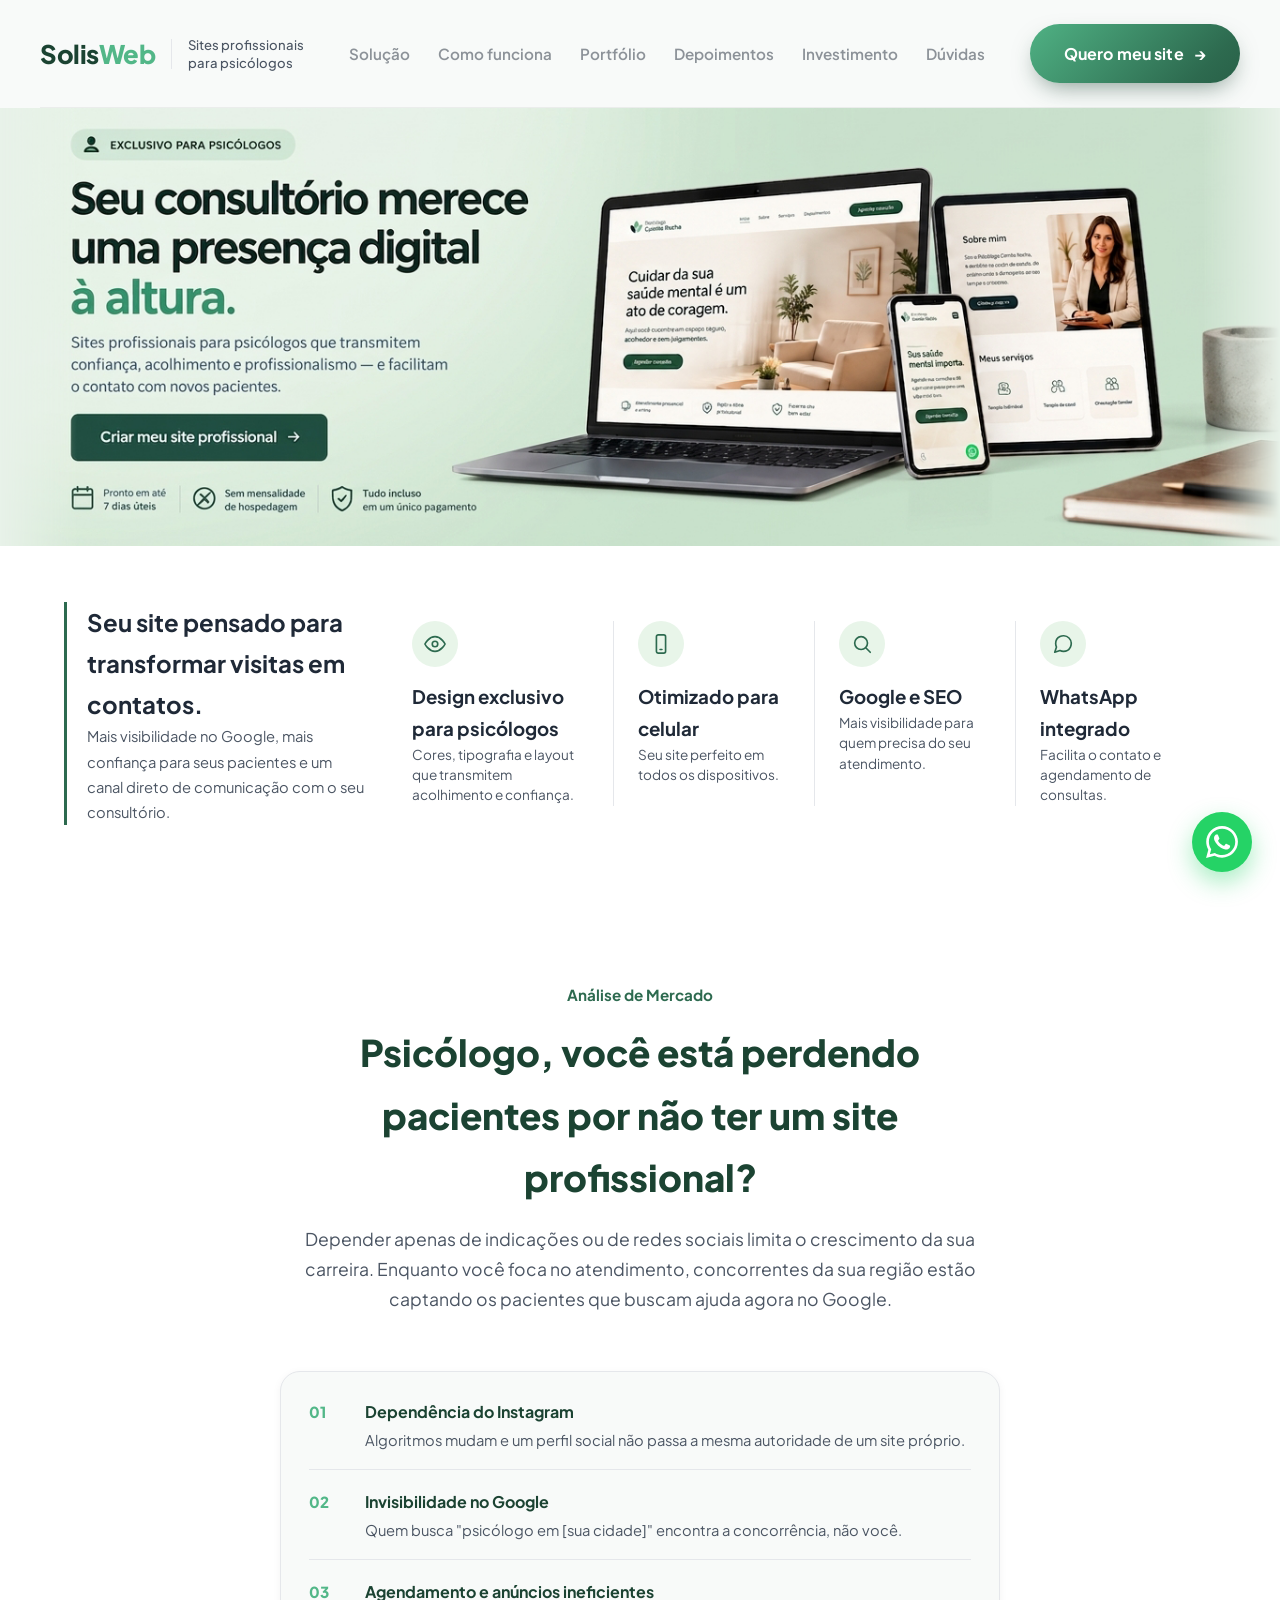
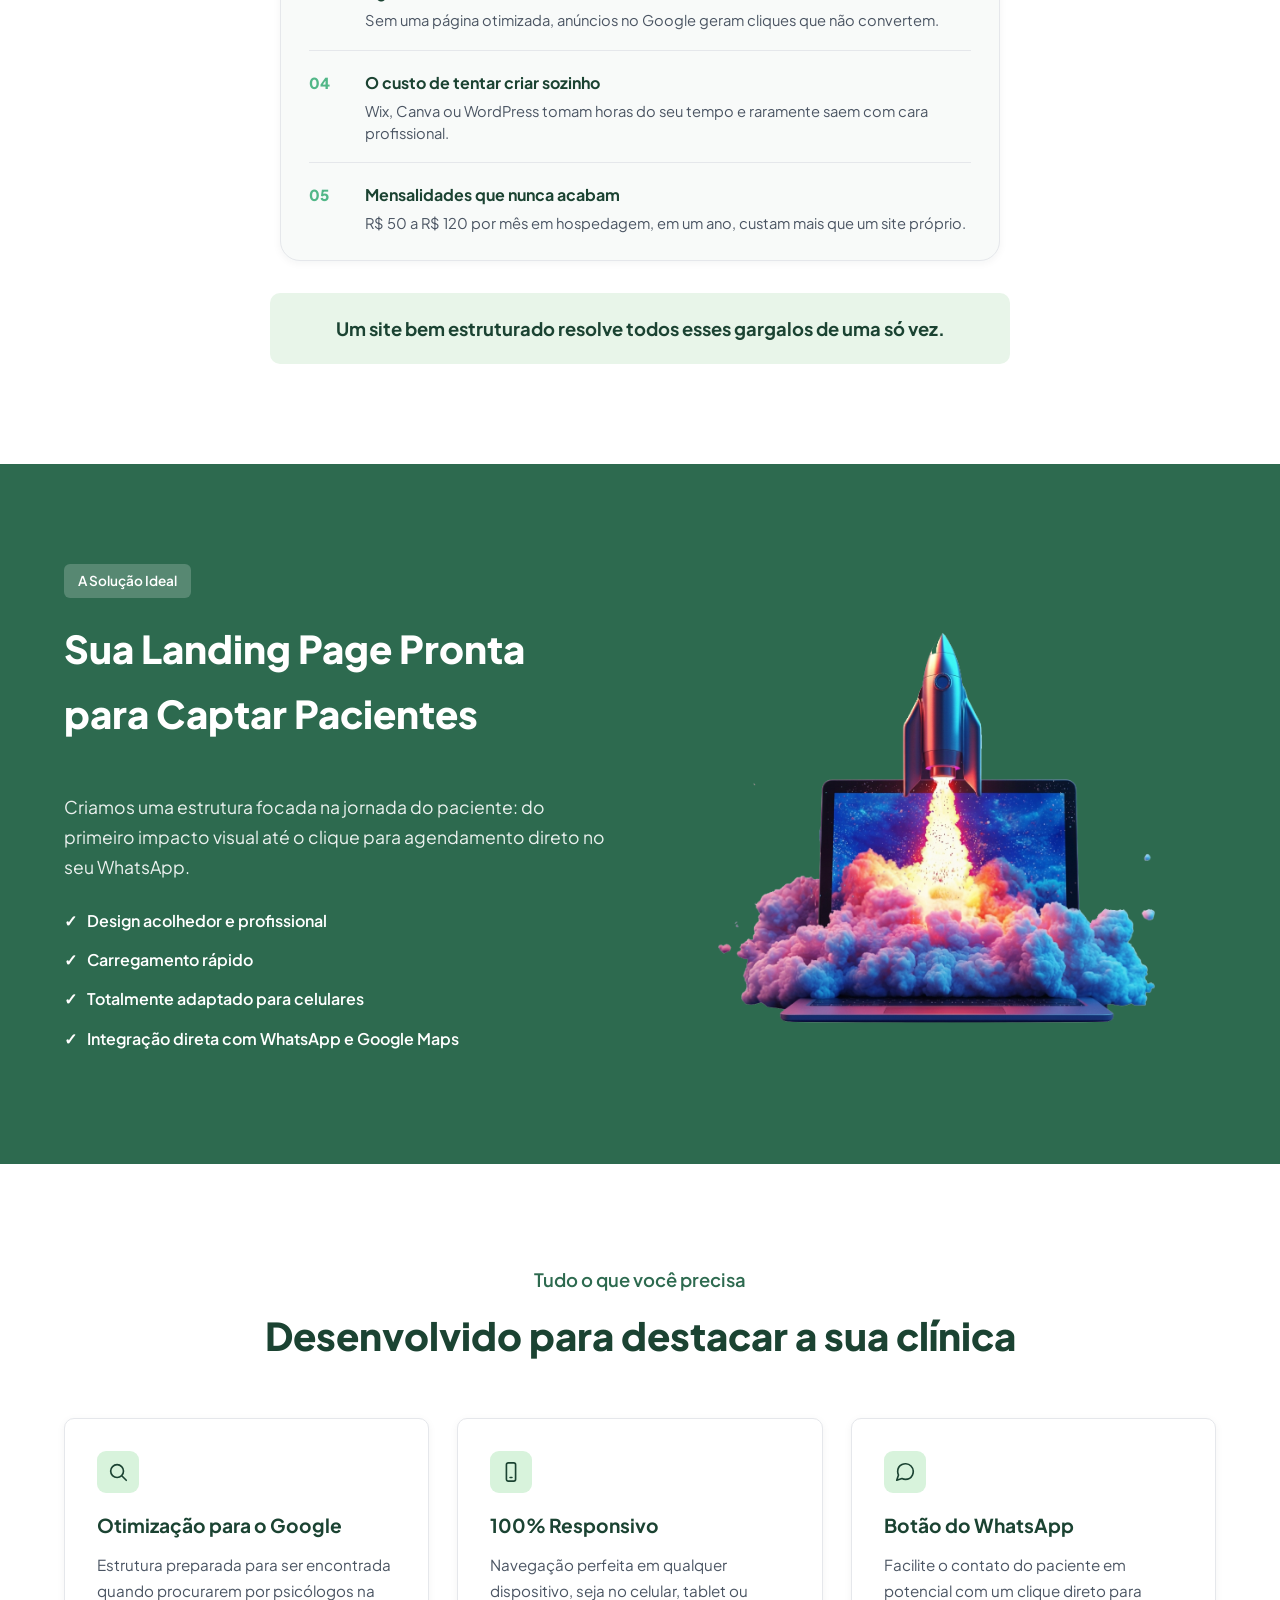
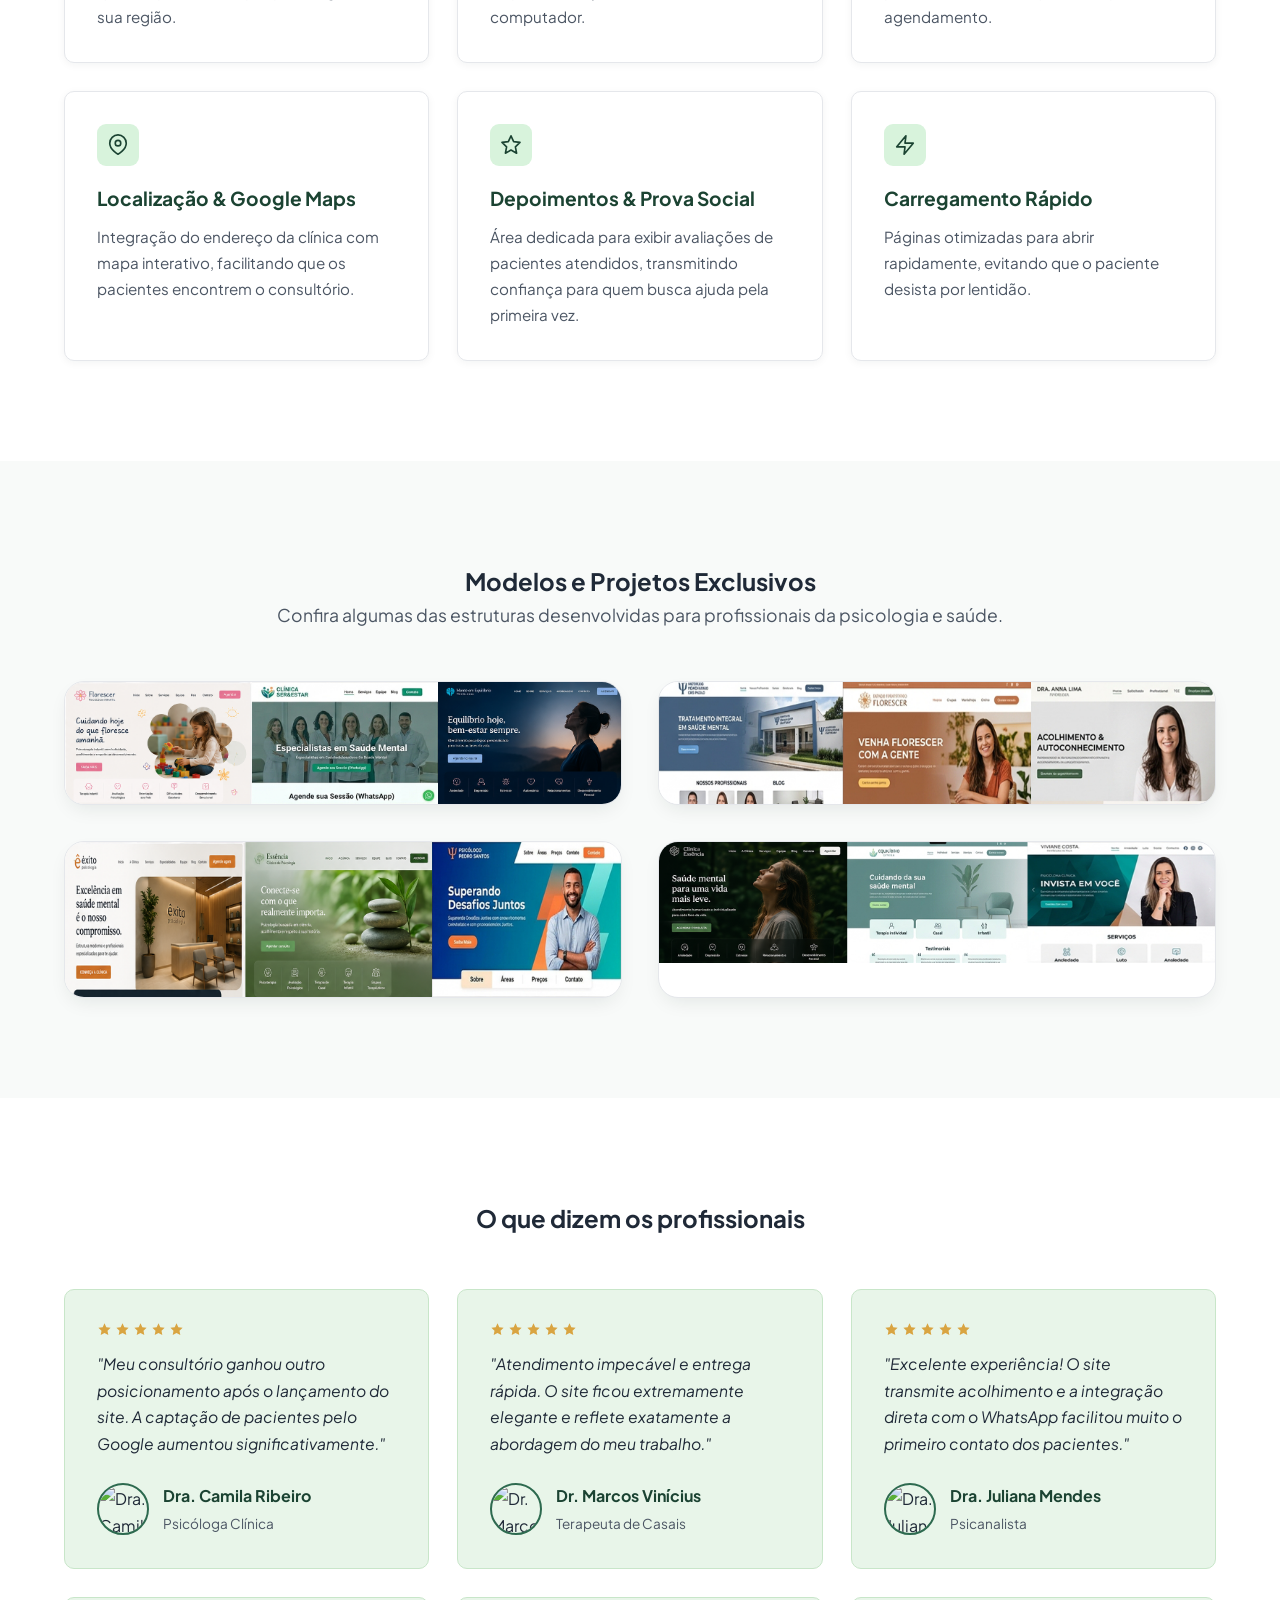
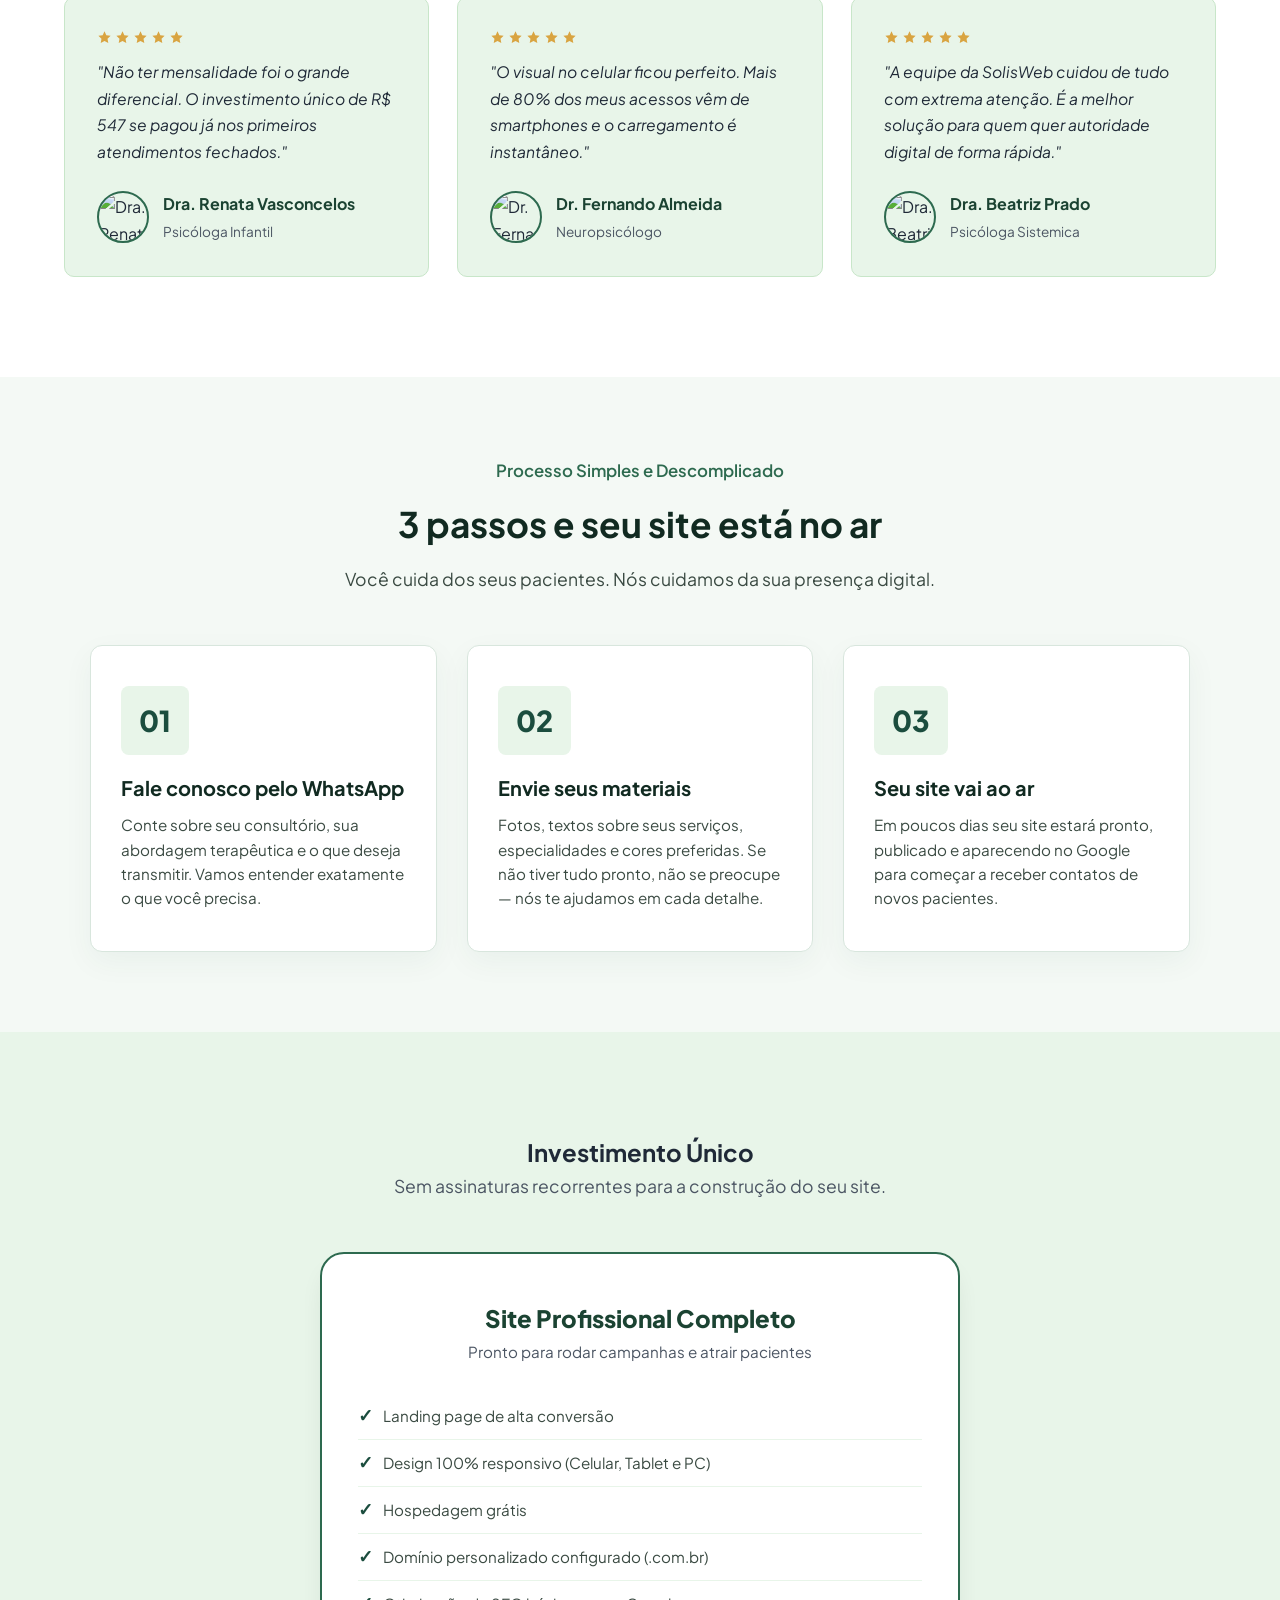
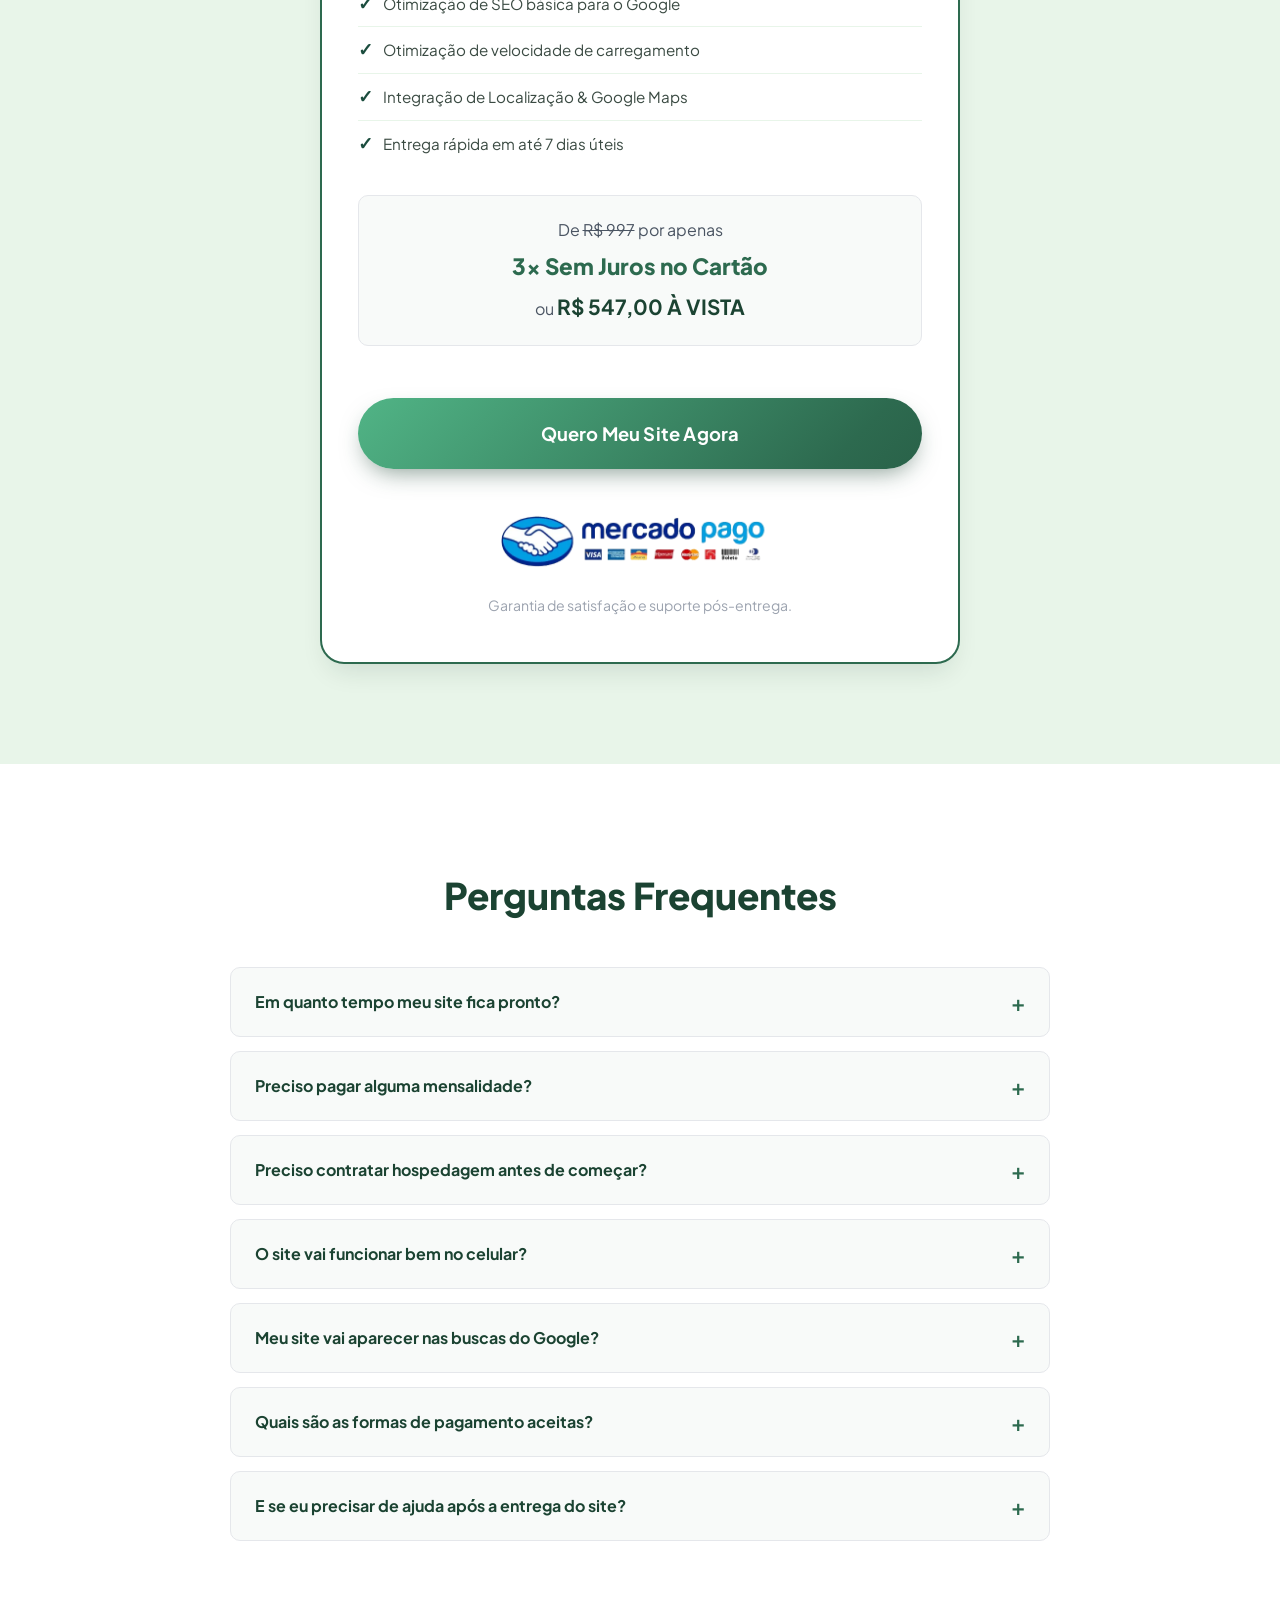
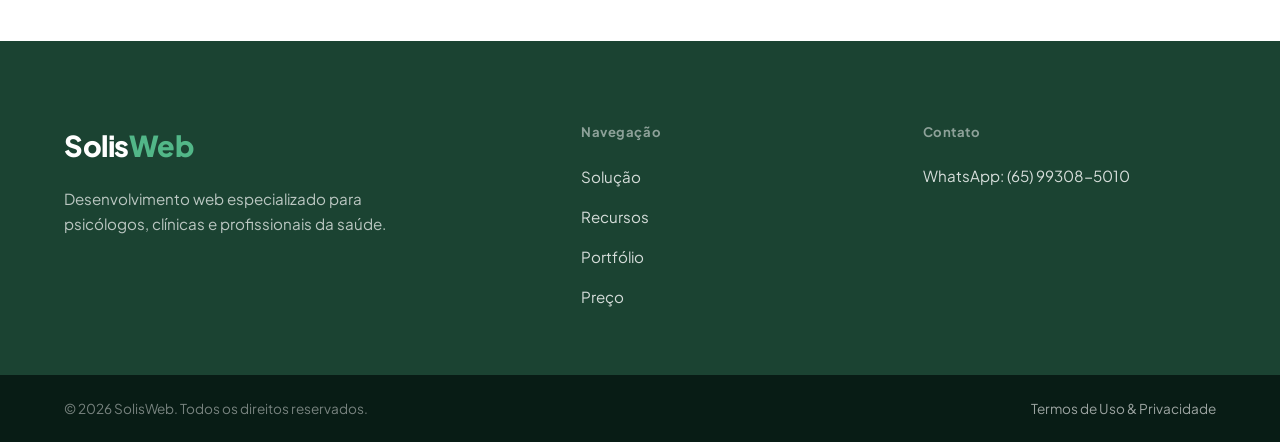
==== commit 8bf4280a: "Add files via upload" ====
--- a/index.html
+++ b/index.html
@@ -3,21 +3,47 @@
 <head>
     <meta charset="UTF-8">
     <meta name="viewport" content="width=device-width, initial-scale=1.0">
-    <title>SolisWeb — Sites Profissionais para Psicólogos</title>
-    
-    <meta name="description" content="Tenha uma presença online elegante e otimizada para captar novos pacientes. Pagamento único de R$ 547.">
-    
+    <meta name="google-site-verification" content="-Lg0sfjp3MSJZ5JAr_nj05MHlRFVsQ7m2b9HHVLPQnc" />
+    <title>SolisWeb — Sites Profissionais para Psicólogos | Criação de Site para Psicologia</title>
+
+    <meta name="description" content="Site profissional para psicólogos, prontos em até 7 dias úteis. Landing page otimizada para o Google, 100% responsiva e com integração WhatsApp. Pagamento único de R$ 547.">
+    <meta name="keywords" content="site para psicólogos, criação de site para psicólogo, landing page para psicólogo, site profissional psicologia, presença digital para psicólogos, marketing digital para psicólogos, site consultório de psicologia, desenvolvimento de site para terapeutas, agência de sites para psicólogos">
+    <meta name="author" content="SolisWeb">
+    <meta name="robots" content="index, follow">
+    <meta name="theme-color" content="#2d6a4f">
+    <link rel="canonical" href="https://solisweb.com.br/">
+
+    <!-- Geo / Segmento -->
+    <meta name="geo.placename" content="Brasil">
+    <meta name="classification" content="Desenvolvimento Web, Marketing Digital para Psicólogos, Saúde Mental">
+
     <!-- Open Graph / Meta Tags -->
     <meta property="og:type" content="website">
     <meta property="og:url" content="https://solisweb.com.br/">
+    <meta property="og:site_name" content="SolisWeb">
+    <meta property="og:locale" content="pt_BR">
     <meta property="og:title" content="SolisWeb — Sites Profissionais para Psicólogos">
-    <meta property="og:description" content="Tenha uma presença online elegante e otimizada para captar novos pacientes. Pagamento único de R$ 547.">
-    
+    <meta property="og:description" content="Site profissional para psicólogos, prontos em até 7 dias úteis. Otimizado para o Google, responsivo e com integração WhatsApp. Pagamento único de R$ 547.">
+
     <meta property="og:image" content="https://solisweb.com.br/01.png">
-    <meta property="og:image" content="https://solisweb.com.br/02.png">
     <meta property="og:image" content="https://solisweb.com.br/03.png">
     <meta property="og:image" content="https://solisweb.com.br/04.png">
     <meta property="og:image" content="https://solisweb.com.br/05.png">
+
+    <!-- Twitter Card -->
+    <meta name="twitter:card" content="summary_large_image">
+    <meta name="twitter:title" content="SolisWeb — Sites Profissionais para Psicólogos">
+    <meta name="twitter:description" content="Site profissional para psicólogos, prontos em até 7 dias úteis. Otimizado para o Google, responsivo e com integração WhatsApp.">
+    <meta name="twitter:image" content="https://solisweb.com.br/01.png">
+
+    <!-- Favicon -->
+    <link rel="icon" type="image/png" sizes="16x16" href="favicon-16x16.png">
+    <link rel="icon" type="image/png" sizes="32x32" href="favicon-32x32.png">
+    <link rel="icon" type="image/png" sizes="48x48" href="favicon-48x48.png">
+    <link rel="icon" type="image/png" sizes="192x192" href="favicon-192x192.png">
+    <link rel="icon" type="image/png" sizes="512x512" href="favicon-512x512.png">
+    <link rel="apple-touch-icon" href="apple-touch-icon.png">
+    <link rel="shortcut icon" href="favicon.ico">
 
     <!-- Fonts -->
     <link rel="preconnect" href="https://fonts.googleapis.com">
@@ -26,50 +52,162 @@
 
     <!-- Stylesheet -->
     <link rel="stylesheet" href="style.css">
+
+    <!-- Dados Estruturados (Schema.org) para o Google entender o negócio -->
+    <script type="application/ld+json">
+    {
+        "@context": "https://schema.org",
+        "@type": "ProfessionalService",
+        "@id": "https://solisweb.com.br/#organization",
+        "name": "SolisWeb",
+        "url": "https://solisweb.com.br/",
+        "description": "Criação de sites profissionais para psicólogos e consultórios de psicologia, com foco em captação de pacientes, otimização para o Google e integração com WhatsApp.",
+        "priceRange": "R$ 547",
+        "areaServed": {
+            "@type": "Country",
+            "name": "Brasil"
+        },
+        "audience": {
+            "@type": "Audience",
+            "audienceType": "Psicólogos e clínicas de psicologia"
+        },
+        "knowsAbout": ["Criação de sites para psicólogos", "SEO para psicólogos", "Landing pages", "Marketing digital para a área da saúde"],
+        "contactPoint": {
+            "@type": "ContactPoint",
+            "contactType": "customer service",
+            "telephone": "+55-65-99308-5010",
+            "areaServed": "BR",
+            "availableLanguage": "Portuguese"
+        }
+    }
+    </script>
+
+    <script type="application/ld+json">
+    {
+        "@context": "https://schema.org",
+        "@type": "FAQPage",
+        "mainEntity": [
+            {
+                "@type": "Question",
+                "name": "Em quanto tempo meu site fica pronto?",
+                "acceptedAnswer": {
+                    "@type": "Answer",
+                    "text": "O prazo médio de entrega é de 3 a 7 dias úteis após o envio de todo o material necessário (textos, imagens e logotipo)."
+                }
+            },
+            {
+                "@type": "Question",
+                "name": "Preciso pagar alguma mensalidade?",
+                "acceptedAnswer": {
+                    "@type": "Answer",
+                    "text": "Não cobramos taxa de manutenção. Além disso, a hospedagem do seu site é gratuita. O único custo recorrente é a renovação anual do domínio (o seu endereço .com.br, que custa cerca de R$ 40/ano)."
+                }
+            },
+            {
+                "@type": "Question",
+                "name": "Preciso contratar hospedagem antes de começar?",
+                "acceptedAnswer": {
+                    "@type": "Answer",
+                    "text": "Não precisa contratar nada por fora! Você ganha a hospedagem grátis e um domínio registrado (.com.br); orientamos o registro do nome ideal para o seu negócio."
+                }
+            },
+            {
+                "@type": "Question",
+                "name": "O site vai funcionar bem no celular?",
+                "acceptedAnswer": {
+                    "@type": "Answer",
+                    "text": "Com certeza! Todos os sites são 100% responsivos e otimizados para funcionar perfeitamente em celulares, tablets e computadores."
+                }
+            },
+            {
+                "@type": "Question",
+                "name": "Meu site vai aparecer nas buscas do Google?",
+                "acceptedAnswer": {
+                    "@type": "Answer",
+                    "text": "Sim, o site já é entregue configurado com as técnicas básicas de SEO para que possa ser encontrado e indexado pelo Google."
+                }
+            },
+            {
+                "@type": "Question",
+                "name": "Quais são as formas de pagamento aceitas?",
+                "acceptedAnswer": {
+                    "@type": "Answer",
+                    "text": "Facilitamos o seu investimento! Aceitamos pagamentos via Pix ou parcelamento em até 3x sem juros no cartão de crédito."
+                }
+            },
+            {
+                "@type": "Question",
+                "name": "E se eu precisar de ajuda após a entrega do site?",
+                "acceptedAnswer": {
+                    "@type": "Answer",
+                    "text": "Você conta com o nosso suporte contínuo diretamente pelo WhatsApp! Se tiver qualquer dúvida ou precisar de auxílio no dia a dia, basta nos mandar uma mensagem."
+                }
+            }
+        ]
+    }
+    </script>
 </head>
 <body>
 
     <!-- Header / Navbar -->
     <header class="navbar container">
-        <a href="#" class="logo">Solis<span class="logo-highlight">Web</span></a>
+        <div class="navbar-brand">
+            <a href="#" class="logo">Solis<span class="logo-highlight">Web</span></a>
+            <span class="navbar-divider"></span>
+            <span class="navbar-tagline">Sites profissionais<br>para psicólogos</span>
+        </div>
         <nav>
             <ul class="nav-links">
                 <li><a href="#solucao">Solução</a></li>
-                <li><a href="#recursos">Recursos</a></li>
+                <li><a href="#como-funciona">Como funciona</a></li>
                 <li><a href="#portfolio">Portfólio</a></li>
                 <li><a href="#depoimentos">Depoimentos</a></li>
                 <li><a href="#preco">Investimento</a></li>
                 <li><a href="#faq">Dúvidas</a></li>
             </ul>
         </nav>
+        <a href="#preco" class="btn-primary btn-nav">Quero meu site <span class="btn-arrow">→</span></a>
     </header>
 
-    <!-- Hero Section (Imagens Verticais Empilhadas e Ampliadas) -->
+    <!-- Hero Section (imagem única) -->
     <section class="hero">
-        <div class="container hero-content">
-            <div class="hero-text">
-                <span class="badge badge-park-green">Exclusivo para Psicólogos</span>
-                <h1>Sua clínica com a presença digital que ela merece</h1>
-                <p>Landing pages de alta conversão, modernas e otimizadas para transmitir autoridade, acolhimento e atrair novos pacientes todos os dias.</p>
-                <a href="#preco" class="btn-primary pulse-hover">Garantir Meu Site Profissional</a>
-                <div class="hero-social-proof">
-                   
-                   <br> <p>✓ Sem mensalidades ocultas • Entrega rápida • Design sob medida</p>
-                </div>
-            </div>
-
-            <!-- Coluna Vertical Empilhada com Imagens Grandes -->
-            <div class="hero-vertical-stack">
-                <div class="hero-vertical-card reveal-on-scroll delay-1">
-                    <img src="01.png" alt="Amostra de projeto 1">
-                </div>
-                <div class="hero-vertical-card reveal-on-scroll delay-2">
-                    <img src="02.png" alt="Amostra de projeto 2">
-                </div>
-                <div class="hero-vertical-card reveal-on-scroll delay-3">
-                    <img src="03.png" alt="Amostra de projeto 3">
-                </div>
-                
+        <!-- H1 real para SEO/acessibilidade: o título visual já está desenhado
+             dentro da imagem, então este fica visualmente oculto (mas visível
+             para o Google e leitores de tela) -->
+        <h1 class="sr-only">SolisWeb — Criação de Sites Profissionais para Psicólogos e Consultórios de Psicologia</h1>
+        <a href="#preco" class="hero-image-link" aria-label="Ver planos e criar meu site profissional">
+            <img src="hero-full.png" alt="SolisWeb — Seu consultório merece uma presença digital à altura. Sites profissionais para psicólogos que transmitem confiança, acolhimento e profissionalismo. Criar meu site profissional. Pronto em até 7 dias úteis, sem mensalidade de hospedagem, tudo incluso em um único pagamento.">
+        </a>
+    </section>
+
+    <!-- Destaque Rápido -->
+    <section class="hero-highlight-section">
+        <div class="container hero-highlight-grid">
+            <div class="hero-highlight-text">
+                <h2>Seu site pensado para transformar visitas em contatos.</h2>
+                <p>Mais visibilidade no Google, mais confiança para seus pacientes e um canal direto de comunicação com o seu consultório.</p>
+            </div>
+            <div class="hero-highlight-features">
+                <div class="hero-highlight-item">
+                    <span class="hero-highlight-icon"><svg viewBox="0 0 24 24" fill="none" stroke="currentColor" stroke-width="1.8" stroke-linecap="round" stroke-linejoin="round"><path d="M1 12s4-8 11-8 11 8 11 8-4 8-11 8-11-8-11-8z"/><circle cx="12" cy="12" r="3"/></svg></span>
+                    <h3>Design exclusivo<br>para psicólogos</h3>
+                    <p>Cores, tipografia e layout que transmitem acolhimento e confiança.</p>
+                </div>
+                <div class="hero-highlight-item">
+                    <span class="hero-highlight-icon"><svg viewBox="0 0 24 24" fill="none" stroke="currentColor" stroke-width="1.8" stroke-linecap="round" stroke-linejoin="round"><rect x="7" y="2" width="10" height="20" rx="2"/><line x1="11" y1="18" x2="13" y2="18"/></svg></span>
+                    <h3>Otimizado para celular</h3>
+                    <p>Seu site perfeito em todos os dispositivos.</p>
+                </div>
+                <div class="hero-highlight-item">
+                    <span class="hero-highlight-icon"><svg viewBox="0 0 24 24" fill="none" stroke="currentColor" stroke-width="1.8" stroke-linecap="round" stroke-linejoin="round"><circle cx="11" cy="11" r="7"/><line x1="21" y1="21" x2="16.65" y2="16.65"/></svg></span>
+                    <h3>Google e SEO</h3>
+                    <p>Mais visibilidade para quem precisa do seu atendimento.</p>
+                </div>
+                <div class="hero-highlight-item">
+                    <span class="hero-highlight-icon"><svg viewBox="0 0 24 24" fill="none" stroke="currentColor" stroke-width="1.8" stroke-linecap="round" stroke-linejoin="round"><path d="M21 11.5a8.38 8.38 0 0 1-.9 3.8 8.5 8.5 0 0 1-7.6 4.7 8.38 8.38 0 0 1-3.8-.9L3 21l1.9-5.7a8.38 8.38 0 0 1-.9-3.8 8.5 8.5 0 0 1 4.7-7.6 8.38 8.38 0 0 1 3.8-.9h.5a8.48 8.48 0 0 1 8 8v.5z"/></svg></span>
+                    <h3>WhatsApp integrado</h3>
+                    <p>Facilita o contato e agendamento de consultas.</p>
+                </div>
             </div>
         </div>
     </section>
@@ -77,55 +215,59 @@
    <!-- Problemas & Análise de Mercado -->
 <section id="problemas-psicologos" class="problem-section">
     <div class="container">
-        <span class="section-tag">Análise de Mercado</span>
-        <h2>Psicólogo, você está perdendo pacientes por não ter um site profissional?</h2>
-        <p class="section-lead">
-            Depender apenas de indicações ou de redes sociais limita o crescimento da sua carreira. Enquanto você foca no atendimento, concorrentes da sua região estão captando os pacientes que buscam ajuda agora no Google.
-        </p>
-
-        <div class="problem-grid">
-            <!-- Pilar 1: Redes Sociais vs Autoridade -->
-            <div class="problem-card reveal-on-scroll delay-1">
-                <h3>A armadilha da dependência do Instagram</h3>
-                <p>
-                    Algoritmos mudam, o alcance orgânico cai e perfis sociais não transmitem a autoridade nem a organização de um site próprio. Sua captação de pacientes não pode ficar refém de uma rede de entretenimento.
-                </p>
-            </div>
-
-            <!-- Pilar 2: Busca Direta / Google -->
-            <div class="problem-card reveal-on-scroll delay-2">
-                <h3>Invisibilidade nas buscas intencionais</h3>
-                <p>
-                    Quando alguém digita "psicólogo em [Sua Cidade]" no Google, encontra o seu consultório ou o da concorrência? Sem uma estrutura própria otimizada, você fica invisível para quem já decidiu iniciar a terapia.
-                </p>
-            </div>
-
-            <!-- Pilar 3: Conversão e Jornada do Paciente -->
-            <div class="problem-card reveal-on-scroll delay-3">
-                <h3>Agendamento desorganizado e anúncios ineficientes</h3>
-                <p>
-                    Sem um site claro, pacientes ficam perdidos sobre abordagens e horários. Além disso, fazer anúncios no Google sem uma página otimizada resulta em dinheiro desperdiçado com cliques que não convertem.
-                </p>
-            </div>
-
-            <!-- Pilar 4: Fazer Sozinho vs Profissionalismo -->
-            <div class="problem-card reveal-on-scroll delay-4">
-                <h3>O custo invisível de tentar criar sozinho</h3>
-                <p>
-                    Ferramentas como Wix, Canva ou WordPress parecem simples, mas tomam dezenas de horas do seu tempo. O resultado amador raramente reflete o rigor ético e a seriedade que a sua prática clínica exige.
-                </p>
-            </div>
-
-            <!-- Pilar 5: Custos Recorrentes -->
-            <div class="problem-card reveal-on-scroll delay-5">
-                <h3>O dreno financeiro das mensalidades</h3>
-                <p>
-                    Pagar taxas mensais de R$ 50 a R$ 120 por hospedagem pesam no caixa. Em um ano, você acumula um valor superior ao custo de um site próprio e definitivo — mantendo uma cobrança que nunca acaba.
-                </p>
-            </div>
-        </div>
-
-        <p class="section-footer-highlight">Um site bem estruturado resolve todos esses gargalos de forma automática.</p>
+        <div class="problem-intro">
+            <span class="section-tag">Análise de Mercado</span>
+            <h2>Psicólogo, você está perdendo pacientes por não ter um site profissional?</h2>
+            <p class="section-lead">
+                Depender apenas de indicações ou de redes sociais limita o crescimento da sua carreira. Enquanto você foca no atendimento, concorrentes da sua região estão captando os pacientes que buscam ajuda agora no Google.
+            </p>
+        </div>
+
+        <div class="problem-balloon reveal-on-scroll">
+            <ol class="problem-list">
+                <li class="problem-row">
+                    <span class="problem-number">01</span>
+                    <div class="problem-content">
+                        <h3>Dependência do Instagram</h3>
+                        <p>Algoritmos mudam e um perfil social não passa a mesma autoridade de um site próprio.</p>
+                    </div>
+                </li>
+
+                <li class="problem-row">
+                    <span class="problem-number">02</span>
+                    <div class="problem-content">
+                        <h3>Invisibilidade no Google</h3>
+                        <p>Quem busca "psicólogo em [sua cidade]" encontra a concorrência, não você.</p>
+                    </div>
+                </li>
+
+                <li class="problem-row">
+                    <span class="problem-number">03</span>
+                    <div class="problem-content">
+                        <h3>Agendamento e anúncios ineficientes</h3>
+                        <p>Sem uma página otimizada, anúncios no Google geram cliques que não convertem.</p>
+                    </div>
+                </li>
+
+                <li class="problem-row">
+                    <span class="problem-number">04</span>
+                    <div class="problem-content">
+                        <h3>O custo de tentar criar sozinho</h3>
+                        <p>Wix, Canva ou WordPress tomam horas do seu tempo e raramente saem com cara profissional.</p>
+                    </div>
+                </li>
+
+                <li class="problem-row">
+                    <span class="problem-number">05</span>
+                    <div class="problem-content">
+                        <h3>Mensalidades que nunca acabam</h3>
+                        <p>R$ 50 a R$ 120 por mês em hospedagem, em um ano, custam mais que um site próprio.</p>
+                    </div>
+                </li>
+            </ol>
+        </div>
+
+        <p class="section-footer-highlight">Um site bem estruturado resolve todos esses gargalos de uma só vez.</p>
     </div>
 </section>
 
@@ -135,16 +277,17 @@
             <div class="solution-text">
                 <span class="badge badge-light">A Solução Ideal</span>
                 <h2>Sua Landing Page Pronta para Captar Pacientes</h2>
+                <br>
                 <p>Criamos uma estrutura focada na jornada do paciente: do primeiro impacto visual até o clique para agendamento direto no seu WhatsApp.</p>
                 <ul class="solution-list">
-                    <li>✓ Design acolhedor e altamente profissional</li>
-                    <li>✓ Velocidade de carregamento extrema</li>
-                    <li>✓ Totalmente adaptado para celulares</li>
-                    <li>✓ Integração direta com WhatsApp e Google Maps</li>
+                    <li><span class="check">✓</span> Design acolhedor e profissional</li>
+                    <li><span class="check">✓</span> Carregamento rápido</li>
+                    <li><span class="check">✓</span> Totalmente adaptado para celulares</li>
+                    <li><span class="check">✓</span> Integração direta com WhatsApp e Google Maps</li>
                 </ul>
             </div>
-            <div class="solution-image interactive-card-tilt">
-                <img src="06.png" alt="Exemplo de site para psicólogos - SolisWeb">
+            <div class="solution-image">
+                <img src="06.png" alt="Ilustração da landing page pronta para captar pacientes">
             </div>
         </div>
     </section>
@@ -157,41 +300,39 @@
         
         <div class="features-grid">
             <div class="feature-item reveal-on-scroll delay-1">
-                <span class="icon">🚀</span>
-                <h3>Otimização SEO</h3>
-                <p>Estrutura preparada para ser encontrada no Google quando procurarem por psicólogos na sua região.</p>
+                <span class="icon"><svg viewBox="0 0 24 24" fill="none" stroke="currentColor" stroke-width="1.8" stroke-linecap="round" stroke-linejoin="round"><circle cx="11" cy="11" r="7"/><line x1="21" y1="21" x2="16.65" y2="16.65"/></svg></span>
+                <h3>Otimização para o Google</h3>
+                <p>Estrutura preparada para ser encontrada quando procurarem por psicólogos na sua região.</p>
             </div>
 
             <div class="feature-item reveal-on-scroll delay-2">
-                <span class="icon">📱</span>
+                <span class="icon"><svg viewBox="0 0 24 24" fill="none" stroke="currentColor" stroke-width="1.8" stroke-linecap="round" stroke-linejoin="round"><rect x="7" y="2" width="10" height="20" rx="2"/><line x1="11" y1="18" x2="13" y2="18"/></svg></span>
                 <h3>100% Responsivo</h3>
                 <p>Navegação perfeita em qualquer dispositivo, seja no celular, tablet ou computador.</p>
             </div>
 
             <div class="feature-item reveal-on-scroll delay-3">
-                <span class="icon">💬</span>
-                <h3>Botão WhatsApp Flutuante</h3>
-                <p>Facilite o contato do paciente em potencial com um clique direto para a sua secretaria ou agendamento.</p>
+                <span class="icon"><svg viewBox="0 0 24 24" fill="none" stroke="currentColor" stroke-width="1.8" stroke-linecap="round" stroke-linejoin="round"><path d="M21 11.5a8.38 8.38 0 0 1-.9 3.8 8.5 8.5 0 0 1-7.6 4.7 8.38 8.38 0 0 1-3.8-.9L3 21l1.9-5.7a8.38 8.38 0 0 1-.9-3.8 8.5 8.5 0 0 1 4.7-7.6 8.38 8.38 0 0 1 3.8-.9h.5a8.48 8.48 0 0 1 8 8v.5z"/></svg></span>
+                <h3>Botão do WhatsApp</h3>
+                <p>Facilite o contato do paciente em potencial com um clique direto para agendamento.</p>
             </div>
 
             <div class="feature-item reveal-on-scroll delay-4">
-                <span class="icon">📍</span>
+                <span class="icon"><svg viewBox="0 0 24 24" fill="none" stroke="currentColor" stroke-width="1.8" stroke-linecap="round" stroke-linejoin="round"><path d="M21 10c0 7-9 12-9 12s-9-5-9-12a9 9 0 0 1 18 0z"/><circle cx="12" cy="10" r="3"/></svg></span>
                 <h3>Localização & Google Maps</h3>
-                <p>Integração do endereço completo da clínica com mapa interativo do Google, facilitando que os pacientes encontrem e naveguem até o seu consultório.</p>
-            </div>
-
-            <!-- Substituto do card de Conformidade Ética -->
-<div class="feature-item reveal-on-scroll delay-5">
-    <span class="icon">⭐</span>
-    <h3>Depoimentos & Prova Social</h3>
-    <p>Área dedicada para exibir avaliações e experiências de pacientes atendidos, transmitindo confiança imediata e segurança para quem busca ajuda pela primeira vez.</p>
-</div>
-
-            <!-- Novo recurso 2: Velocidade de Carregamento Ultra-rápida -->
+                <p>Integração do endereço da clínica com mapa interativo, facilitando que os pacientes encontrem o consultório.</p>
+            </div>
+
+            <div class="feature-item reveal-on-scroll delay-5">
+                <span class="icon"><svg viewBox="0 0 24 24" fill="none" stroke="currentColor" stroke-width="1.8" stroke-linecap="round" stroke-linejoin="round"><path d="M12 2l2.9 6.3 6.9.9-5 4.8 1.3 6.9-6.1-3.4-6.1 3.4 1.3-6.9-5-4.8 6.9-.9z"/></svg></span>
+                <h3>Depoimentos & Prova Social</h3>
+                <p>Área dedicada para exibir avaliações de pacientes atendidos, transmitindo confiança para quem busca ajuda pela primeira vez.</p>
+            </div>
+
             <div class="feature-item reveal-on-scroll delay-6">
-                <span class="icon">⚡</span>
-                <h3>Carregamento Ultra-rápido</h3>
-                <p>Páginas otimizadas para abrir em milissegundos, evitando que o paciente desista da consulta por lentidão e melhorando seu posicionamento no Google.</p>
+                <span class="icon"><svg viewBox="0 0 24 24" fill="none" stroke="currentColor" stroke-width="1.8" stroke-linecap="round" stroke-linejoin="round"><polygon points="13 2 3 14 12 14 11 22 21 10 12 10 13 2"/></svg></span>
+                <h3>Carregamento Rápido</h3>
+                <p>Páginas otimizadas para abrir rapidamente, evitando que o paciente desista por lentidão.</p>
             </div>
         </div>
     </div>
@@ -228,7 +369,7 @@
             <h2>O que dizem os profissionais</h2>
             <div class="testimonials-grid">
                 <div class="testimonial-card reveal-on-scroll">
-                    <div class="stars">⭐⭐⭐⭐⭐</div>
+                    <div class="stars"><svg viewBox="0 0 24 24" fill="currentColor"><path d="M12 2l2.9 6.3 6.9.9-5 4.8 1.3 6.9-6.1-3.4-6.1 3.4 1.3-6.9-5-4.8 6.9-.9z"/></svg><svg viewBox="0 0 24 24" fill="currentColor"><path d="M12 2l2.9 6.3 6.9.9-5 4.8 1.3 6.9-6.1-3.4-6.1 3.4 1.3-6.9-5-4.8 6.9-.9z"/></svg><svg viewBox="0 0 24 24" fill="currentColor"><path d="M12 2l2.9 6.3 6.9.9-5 4.8 1.3 6.9-6.1-3.4-6.1 3.4 1.3-6.9-5-4.8 6.9-.9z"/></svg><svg viewBox="0 0 24 24" fill="currentColor"><path d="M12 2l2.9 6.3 6.9.9-5 4.8 1.3 6.9-6.1-3.4-6.1 3.4 1.3-6.9-5-4.8 6.9-.9z"/></svg><svg viewBox="0 0 24 24" fill="currentColor"><path d="M12 2l2.9 6.3 6.9.9-5 4.8 1.3 6.9-6.1-3.4-6.1 3.4 1.3-6.9-5-4.8 6.9-.9z"/></svg></div>
                     <p>"Meu consultório ganhou outro posicionamento após o lançamento do site. A captação de pacientes pelo Google aumentou significativamente."</p>
                     <div class="author-info">
                         <img src="https://images.unsplash.com/photo-1573496359142-b8d87734a5a2?w=120&auto=format&fit=crop&q=80" alt="Dra. Camila Ribeiro" class="author-photo">
@@ -240,7 +381,7 @@
                 </div>
 
                 <div class="testimonial-card reveal-on-scroll delay-1">
-                    <div class="stars">⭐⭐⭐⭐⭐</div>
+                    <div class="stars"><svg viewBox="0 0 24 24" fill="currentColor"><path d="M12 2l2.9 6.3 6.9.9-5 4.8 1.3 6.9-6.1-3.4-6.1 3.4 1.3-6.9-5-4.8 6.9-.9z"/></svg><svg viewBox="0 0 24 24" fill="currentColor"><path d="M12 2l2.9 6.3 6.9.9-5 4.8 1.3 6.9-6.1-3.4-6.1 3.4 1.3-6.9-5-4.8 6.9-.9z"/></svg><svg viewBox="0 0 24 24" fill="currentColor"><path d="M12 2l2.9 6.3 6.9.9-5 4.8 1.3 6.9-6.1-3.4-6.1 3.4 1.3-6.9-5-4.8 6.9-.9z"/></svg><svg viewBox="0 0 24 24" fill="currentColor"><path d="M12 2l2.9 6.3 6.9.9-5 4.8 1.3 6.9-6.1-3.4-6.1 3.4 1.3-6.9-5-4.8 6.9-.9z"/></svg><svg viewBox="0 0 24 24" fill="currentColor"><path d="M12 2l2.9 6.3 6.9.9-5 4.8 1.3 6.9-6.1-3.4-6.1 3.4 1.3-6.9-5-4.8 6.9-.9z"/></svg></div>
                     <p>"Atendimento impecável e entrega rápida. O site ficou extremamente elegante e reflete exatamente a abordagem do meu trabalho."</p>
                     <div class="author-info">
                         <img src="https://images.unsplash.com/photo-1560250097-0b93528c311a?w=120&auto=format&fit=crop&q=80" alt="Dr. Marcos Vinícius" class="author-photo">
@@ -252,7 +393,7 @@
                 </div>
 
                 <div class="testimonial-card reveal-on-scroll delay-2">
-                    <div class="stars">⭐⭐⭐⭐⭐</div>
+                    <div class="stars"><svg viewBox="0 0 24 24" fill="currentColor"><path d="M12 2l2.9 6.3 6.9.9-5 4.8 1.3 6.9-6.1-3.4-6.1 3.4 1.3-6.9-5-4.8 6.9-.9z"/></svg><svg viewBox="0 0 24 24" fill="currentColor"><path d="M12 2l2.9 6.3 6.9.9-5 4.8 1.3 6.9-6.1-3.4-6.1 3.4 1.3-6.9-5-4.8 6.9-.9z"/></svg><svg viewBox="0 0 24 24" fill="currentColor"><path d="M12 2l2.9 6.3 6.9.9-5 4.8 1.3 6.9-6.1-3.4-6.1 3.4 1.3-6.9-5-4.8 6.9-.9z"/></svg><svg viewBox="0 0 24 24" fill="currentColor"><path d="M12 2l2.9 6.3 6.9.9-5 4.8 1.3 6.9-6.1-3.4-6.1 3.4 1.3-6.9-5-4.8 6.9-.9z"/></svg><svg viewBox="0 0 24 24" fill="currentColor"><path d="M12 2l2.9 6.3 6.9.9-5 4.8 1.3 6.9-6.1-3.4-6.1 3.4 1.3-6.9-5-4.8 6.9-.9z"/></svg></div>
                     <p>"Excelente experiência! O site transmite acolhimento e a integração direta com o WhatsApp facilitou muito o primeiro contato dos pacientes."</p>
                     <div class="author-info">
                         <img src="https://images.unsplash.com/photo-1580489944761-15a19d654956?w=120&auto=format&fit=crop&q=80" alt="Dra. Juliana Mendes" class="author-photo">
@@ -264,7 +405,7 @@
                 </div>
 
                 <div class="testimonial-card reveal-on-scroll delay-1">
-                    <div class="stars">⭐⭐⭐⭐⭐</div>
+                    <div class="stars"><svg viewBox="0 0 24 24" fill="currentColor"><path d="M12 2l2.9 6.3 6.9.9-5 4.8 1.3 6.9-6.1-3.4-6.1 3.4 1.3-6.9-5-4.8 6.9-.9z"/></svg><svg viewBox="0 0 24 24" fill="currentColor"><path d="M12 2l2.9 6.3 6.9.9-5 4.8 1.3 6.9-6.1-3.4-6.1 3.4 1.3-6.9-5-4.8 6.9-.9z"/></svg><svg viewBox="0 0 24 24" fill="currentColor"><path d="M12 2l2.9 6.3 6.9.9-5 4.8 1.3 6.9-6.1-3.4-6.1 3.4 1.3-6.9-5-4.8 6.9-.9z"/></svg><svg viewBox="0 0 24 24" fill="currentColor"><path d="M12 2l2.9 6.3 6.9.9-5 4.8 1.3 6.9-6.1-3.4-6.1 3.4 1.3-6.9-5-4.8 6.9-.9z"/></svg><svg viewBox="0 0 24 24" fill="currentColor"><path d="M12 2l2.9 6.3 6.9.9-5 4.8 1.3 6.9-6.1-3.4-6.1 3.4 1.3-6.9-5-4.8 6.9-.9z"/></svg></div>
                     <p>"Não ter mensalidade foi o grande diferencial. O investimento único de R$ 547 se pagou já nos primeiros atendimentos fechados."</p>
                     <div class="author-info">
                         <img src="https://images.unsplash.com/photo-1534528741775-53994a69daeb?w=120&auto=format&fit=crop&q=80" alt="Dra. Renata Vasconcelos" class="author-photo">
@@ -276,7 +417,7 @@
                 </div>
 
                 <div class="testimonial-card reveal-on-scroll delay-2">
-                    <div class="stars">⭐⭐⭐⭐⭐</div>
+                    <div class="stars"><svg viewBox="0 0 24 24" fill="currentColor"><path d="M12 2l2.9 6.3 6.9.9-5 4.8 1.3 6.9-6.1-3.4-6.1 3.4 1.3-6.9-5-4.8 6.9-.9z"/></svg><svg viewBox="0 0 24 24" fill="currentColor"><path d="M12 2l2.9 6.3 6.9.9-5 4.8 1.3 6.9-6.1-3.4-6.1 3.4 1.3-6.9-5-4.8 6.9-.9z"/></svg><svg viewBox="0 0 24 24" fill="currentColor"><path d="M12 2l2.9 6.3 6.9.9-5 4.8 1.3 6.9-6.1-3.4-6.1 3.4 1.3-6.9-5-4.8 6.9-.9z"/></svg><svg viewBox="0 0 24 24" fill="currentColor"><path d="M12 2l2.9 6.3 6.9.9-5 4.8 1.3 6.9-6.1-3.4-6.1 3.4 1.3-6.9-5-4.8 6.9-.9z"/></svg><svg viewBox="0 0 24 24" fill="currentColor"><path d="M12 2l2.9 6.3 6.9.9-5 4.8 1.3 6.9-6.1-3.4-6.1 3.4 1.3-6.9-5-4.8 6.9-.9z"/></svg></div>
                     <p>"O visual no celular ficou perfeito. Mais de 80% dos meus acessos vêm de smartphones e o carregamento é instantâneo."</p>
                     <div class="author-info">
                         <img src="https://images.unsplash.com/photo-1507003211169-0a1dd7228f2d?w=120&auto=format&fit=crop&q=80" alt="Dr. Fernando Almeida" class="author-photo">
@@ -288,7 +429,7 @@
                 </div>
 
                 <div class="testimonial-card reveal-on-scroll delay-3">
-                    <div class="stars">⭐⭐⭐⭐⭐</div>
+                    <div class="stars"><svg viewBox="0 0 24 24" fill="currentColor"><path d="M12 2l2.9 6.3 6.9.9-5 4.8 1.3 6.9-6.1-3.4-6.1 3.4 1.3-6.9-5-4.8 6.9-.9z"/></svg><svg viewBox="0 0 24 24" fill="currentColor"><path d="M12 2l2.9 6.3 6.9.9-5 4.8 1.3 6.9-6.1-3.4-6.1 3.4 1.3-6.9-5-4.8 6.9-.9z"/></svg><svg viewBox="0 0 24 24" fill="currentColor"><path d="M12 2l2.9 6.3 6.9.9-5 4.8 1.3 6.9-6.1-3.4-6.1 3.4 1.3-6.9-5-4.8 6.9-.9z"/></svg><svg viewBox="0 0 24 24" fill="currentColor"><path d="M12 2l2.9 6.3 6.9.9-5 4.8 1.3 6.9-6.1-3.4-6.1 3.4 1.3-6.9-5-4.8 6.9-.9z"/></svg><svg viewBox="0 0 24 24" fill="currentColor"><path d="M12 2l2.9 6.3 6.9.9-5 4.8 1.3 6.9-6.1-3.4-6.1 3.4 1.3-6.9-5-4.8 6.9-.9z"/></svg></div>
                     <p>"A equipe da SolisWeb cuidou de tudo com extrema atenção. É a melhor solução para quem quer autoridade digital de forma rápida."</p>
                     <div class="author-info">
                         <img src="https://images.unsplash.com/photo-1544005313-94ddf0286df2?w=120&auto=format&fit=crop&q=80" alt="Dra. Beatriz Prado" class="author-photo">
@@ -334,93 +475,6 @@
     </div>
 </section>
 
-<!-- 1. SEÇÃO DE OFERTA / CHECKOUT -->
-<section id="oferta" class="pricing-section">
-    <div class="container">
-        <span class="section-tag">Investimento</span>
-        <h2>Site Profissional Completo</h2>
-        <p class="section-lead">Pronto para rodar campanhas e atrair novos pacientes com autoridade.</p>
-
-        <div class="pricing-card">
-            <ul class="pricing-features">
-                <li><span class="check">✓</span> Site profissional exclusivo para psicólogos</li>
-                <li><span class="check">✓</span> Landing page de alta conversão</li>
-                <li><span class="check">✓</span> Design 100% responsivo (Celular, Tablet e PC)</li>
-                <li><span class="check">✓</span> Hospedagem grátis (primeiro ano)</li>
-                <li><span class="check">✓</span> Certificado de Segurança SSL (HTTPS)</li>
-                <li><span class="check">✓</span> Domínio personalizado configurado (.com.br)</li>
-                <li><span class="check">✓</span> Otimização de SEO básica para o Google</li>
-                <li><span class="check">✓</span> Otimização de velocidade de carregamento</li>
-                <li><span class="check">✓</span> Botão flutuante do WhatsApp para agendamentos</li>
-                <li><span class="check">✓</span> Integração de Localização & Google Maps</li>
-                <li><span class="check">✓</span> Formulário de contato profissional</li>
-                <li><span class="check">✓</span> Suporte técnico e ajustes inclusos</li>
-                <li><span class="check">✓</span> Entrega rápida em até 7 dias úteis</li>
-            </ul>
-
-            <div class="price-container">
-                <div class="cash-price">De <span>R$ 997</span> por apenas</div>
-                <div class="installments">7x Sem Juros no Cartão</div>
-                <div class="cash-price">ou <strong>R$ 547,00 À VISTA</strong></div>
-            </div>
-
-            <a href="https://wa.me/5565993085010?text=Ol%C3%A1!%20Gostaria%20de%20garantir%20meu%20site%20profissional." target="_blank" class="btn-primary btn-large pulse-hover">Quero Meu Site Agora</a>
-
-            <div class="payment-badge">
-                <img src="Mercadopago1.png" alt="Pagamento seguro via Mercado Pago e Cartões de Crédito" class="payment-methods-img">
-            </div>
-
-            <p class="guarantee">🔒 Garantia de satisfação e suporte pós-entrega</p>
-        </div>
-    </div>
-</section>
-
-<!-- 2. SEÇÃO DE PERGUNTAS FREQUENTES (FAQ) -->
-<section id="faq" class="faq-section">
-    <div class="container">
-        <h2>Perguntas Frequentes</h2>
-        
-        <div class="faq-accordion">
-            <div class="faq-item">
-                <button class="faq-question">
-                    <span>Em quanto tempo meu site fica pronto?</span>
-                    <span class="faq-icon">+</span>
-                </button>
-                <div class="faq-answer">
-                    <p>O prazo médio de entrega é de 5 a 7 dias úteis após o envio de todo o material necessário.</p>
-                </div>
-            </div>
-
-            <div class="faq-item">
-                <button class="faq-question">
-                    <span>Preciso pagar alguma mensalidade?</span>
-                    <span class="faq-icon">+</span>
-                </button>
-                <div class="faq-answer">
-                    <p>Não cobramos taxa de manutenção. A hospedagem é 100% gratuita no primeiro ano.</p>
-                </div>
-            </div>
-
-            <div class="faq-item">
-                <button class="faq-question">
-                    <span>E se eu precisar de ajuda após a entrega do site?</span>
-                    <span class="faq-icon">+</span>
-                </button>
-                <div class="faq-answer">
-                    <p>Você conta com nosso suporte contínuo diretamente pelo WhatsApp para tirar dúvidas.</p>
-                </div>
-            </div>
-        </div>
-    </div>
-</section>
-
-<!-- 3. RODAPÉ (FOOTER) -->
-<footer class="site-footer">
-    <div class="container">
-        <p>&copy; Todos os direitos reservados. Presença Digital para Psicólogos.</p>
-    </div>
-</footer>
-
     <!-- Oferta / Preço -->
     <section id="preco" class="pricing-section">
         <div class="container">
@@ -432,34 +486,35 @@
                 <div class="pricing-subheader">Pronto para rodar campanhas e atrair pacientes</div>
                 
                 <ul class="pricing-features">
-    <li><span class="check">✓</span> Site profissional exclusivo para psicólogos</li>
     <li><span class="check">✓</span> Landing page de alta conversão</li>
     <li><span class="check">✓</span> Design 100% responsivo (Celular, Tablet e PC)</li>
-    <li><span class="check">✓</span> Hospedagem grátis (primeiro ano)</li>
-    <li><span class="check">✓</span> Certificado de Segurança SSL (HTTPS)</li>
+    <li><span class="check">✓</span> Hospedagem grátis
+    </li>
     <li><span class="check">✓</span> Domínio personalizado configurado (.com.br)</li>
     <li><span class="check">✓</span> Otimização de SEO básica para o Google</li>
     <li><span class="check">✓</span> Otimização de velocidade de carregamento</li>
-    <li><span class="check">✓</span> Botão flutuante do WhatsApp para agendamentos</li>
     <li><span class="check">✓</span> Integração de Localização & Google Maps</li>
-    <li><span class="check">✓</span> Formulário de contato profissional</li>
-    <li><span class="check">✓</span> Suporte técnico e ajustes inclusos</li>
     <li><span class="check">✓</span> Entrega rápida em até 7 dias úteis</li>
 </ul>
 <div class="price-container">
     <div class="cash-price">De <span>R$ 997</span> por apenas</div>
-    <div class="installments">7x Sem Juros no Cartão</div>
+    <div class="installments">3x Sem Juros no Cartão</div>
     <div class="cash-price">ou <strong>R$ 547,00 À VISTA</strong></div>
 </div>
 
-<a href="https://wa.me/5565993085010?text=Ol%C3%A1!%20Gostaria%20de%20garantir%20meu%20site%20profissional." target="_blank" class="btn-primary btn-large pulse-hover">Quero Meu Site Agora</a>
+<a href="https://wa.me/5565993085010?text=Ol%C3%A1!%20Gostaria%20de%20garantir%20meu%20site%20profissional." target="_blank" rel="noopener" class="btn-primary btn-large">Quero Meu Site Agora</a>
 
 <!-- Selo de Pagamento Seguro Mercado Pago -->
 <div class="payment-badge">
+<br>
+
     <img src="Mercadopago1.png" alt="Pagamento seguro via Mercado Pago e Cartões de Crédito" class="payment-methods-img">
 </div>
 
-<p class="guarantee">🔒 Garantia de satisfação e suporte pós-entrega</p>
+<p class="guarantee">Garantia de satisfação e suporte pós-entrega.</p>
+            </div>
+        </div>
+    </section>
 
     <!-- FAQ Complete Section -->
 <section id="faq" class="faq-section">
@@ -485,29 +540,18 @@
                     <span class="faq-icon">+</span>
                 </button>
                 <div class="faq-answer">
-                    <p>Não cobramos taxa de manutenção. Além disso, **a hospedagem do seu site é 100% gratuita no primeiro ano**! O único custo recorrente na internet é a renovação anual do seu domínio (o seu endereço .com.br, que custa cerca de R$ 40/ano).</p>
-                </div>
-            </div>
-
-            <!-- Modificações Pós-Entrega -->
-            <div class="faq-item">
-                <button class="faq-question">
-                    <span>Consigo alterar textos ou fotos no futuro?</span>
-                    <span class="faq-icon">+</span>
-                </button>
-                <div class="faq-answer">
-                    <p>Sim! O site é desenvolvido para ser prático, permitindo que você tenha autonomia para alterar fotos, textos e contatos sem complicação.</p>
-                </div>
-            </div>
-
-            <!-- Domínio e Hospedagem -->
+                    <p>Não cobramos taxa de manutenção. Além disso, <strong>a hospedagem do seu site é gratuita</strong>. O único custo recorrente é a renovação anual do domínio (o seu endereço .com.br, que custa cerca de R$ 40/ano).</p>
+                </div>
+            </div>
+
+<!-- Domínio e Hospedagem -->
             <div class="faq-item">
                 <button class="faq-question">
                     <span>Preciso contratar hospedagem antes de começar?</span>
                     <span class="faq-icon">+</span>
                 </button>
                 <div class="faq-answer">
-                    <p>Não precisa contratar nada por fora! Como você ganha o primeiro ano de hospedagem grátis conosco, nós cuidamos da configuração. Se você ainda não tiver um domínio registrado (.com.br), orientamos no registro do nome ideal.</p>
+                    <p>Não precisa contratar nada por fora! você ganha a hospedagem grátis. você ainda ganha um domínio registrado (.com.br), orientamos o registro do nome ideal para o seu negócio.</p>
                 </div>
             </div>
 
@@ -540,7 +584,7 @@
                     <span class="faq-icon">+</span>
                 </button>
                 <div class="faq-answer">
-                    <p>Facilitamos o seu investimento! Aceitamos pagamentos via Pix, boleto bancário ou parcelamento no cartão de crédito.</p>
+                    <p>Facilitamos o seu investimento! Aceitamos pagamentos via Pix ou parcelamento até 3x sem juros no cartão de crédito.</p>
                 </div>
             </div>
 
@@ -588,7 +632,7 @@
     </footer>
 
     <!-- Botão Flutuante do WhatsApp -->
-    <a href="https://wa.me/5565993085010?text=Ol%C3%A1!%20Vim%20pelo%20site." target="_blank" class="whatsapp-float" aria-label="Contato via WhatsApp">
+    <a href="https://wa.me/5565993085010?text=Ol%C3%A1!%20Vim%20pelo%20site." target="_blank" rel="noopener" class="whatsapp-float" aria-label="Contato via WhatsApp">
         <svg class="whatsapp-icon" viewBox="0 0 24 24" fill="white">
             <path d="M.057 24l1.687-6.163c-1.041-1.804-1.588-3.849-1.587-5.946.003-6.556 5.338-11.891 11.893-11.891 3.181.001 6.167 1.24 8.413 3.488 2.245 2.248 3.481 5.236 3.48 8.414-.003 6.557-5.338 11.892-11.893 11.892-1.99-.001-3.951-.5-5.688-1.448l-6.305 1.654zm6.597-3.807c1.676.995 3.276 1.591 5.392 1.592 5.448 0 9.886-4.434 9.889-9.885.002-5.462-4.415-9.89-9.881-9.892-5.452 0-9.887 4.434-9.889 9.884-.001 2.225.651 3.891 1.746 5.634l-.999 3.648 3.742-.981zm11.387-5.464c-.074-.124-.272-.198-.57-.347-.297-.149-1.758-.868-2.031-.967-.272-.099-.47-.149-.669.149-.198.297-.768.967-.941 1.165-.173.198-.347.223-.644.074-.297-.149-1.255-.462-2.39-1.475-.883-.788-1.48-1.761-1.653-2.059-.173-.297-.018-.458.13-.606.134-.133.297-.347.446-.521.151-.172.2-.296.3-.495.099-.198.05-.372-.025-.521-.075-.148-.669-1.611-.916-2.206-.242-.579-.487-.501-.669-.51l-.57-.01c-.198 0-.52.074-.792.372s-1.04 1.016-1.04 2.479 1.065 2.876 1.213 3.074c.149.198 2.095 3.2 5.076 4.487.709.306 1.263.489 1.694.626.712.226 1.36.194 1.872.118.571-.085 1.758-.719 2.006-1.413.248-.695.248-1.29.173-1.414z"/>
         </svg>
--- a/style.css
+++ b/style.css
@@ -14,10 +14,21 @@
     --text-dark: #1f2937;
     --text-muted: #4b5563;
     --border-light: #e5e7eb;
-    --shadow-sm: 0 4px 12px rgba(0,0,0,0.03);
-    --shadow-md: 0 12px 28px -5px rgba(27, 67, 50, 0.08);
-    --shadow-lg: 0 22px 35px -10px rgba(27, 67, 50, 0.16);
-    --radius: 14px;
+    --shadow-sm: 0 2px 8px rgba(17, 42, 33, 0.05);
+    --shadow-md: 0 8px 20px -6px rgba(17, 42, 33, 0.10);
+    --shadow-lg: 0 14px 28px -10px rgba(17, 42, 33, 0.14);
+    --radius: 10px;
+
+    /* Paleta Verde Parque (usada na seção "Como funciona") */
+    --verde-principal: #1b4d3e;   /* Verde Floresta/Escuro (para títulos e destaque do número) */
+    --verde-suave: #2d6a4f;       /* Verde Média Intensidade (para hover e detalhes) */
+    --verde-destaque: #52b788;    /* Verde Folha Acentuado */
+    --verde-fundo-card: #e8f5e9;  /* Verde Menta Suave (fundo das tags) */
+    --fundo-secao: #f4f9f5;       /* Fundo Neutro Verde Parque */
+    --texto-titulo: #112a21;      /* Verde Quase Preto para Títulos */
+    --texto-corpo: #3a4a42;       /* Verde Acizentado para Leitura */
+    --card-fundo: #ffffff;
+    --borda-card: #d8e6dd;
 }
 
 * {
@@ -40,6 +51,20 @@
     overflow-x: hidden;
 }
 
+/* Esconde visualmente mas mantém acessível a leitores de tela e ao Google
+   (usado no H1 real da página, já que o título visível está dentro da imagem) */
+.sr-only {
+    position: absolute;
+    width: 1px;
+    height: 1px;
+    padding: 0;
+    margin: -1px;
+    overflow: hidden;
+    clip: rect(0, 0, 0, 0);
+    white-space: nowrap;
+    border: 0;
+}
+
 .container {
     max-width: 1200px;
     margin: 0 auto;
@@ -47,11 +72,10 @@
 }
 
 .logo-highlight { color: var(--park-green-light); }
-.badge-park-green { background-color: var(--park-green-soft); color: var(--park-green-dark); }
 .badge-light { background-color: rgba(255,255,255,0.2); color: #ffffff; }
 
 .section-park-green {
-    background-color: var(--park-green-dark) !important;
+    background-color: var(--park-green) !important;
     color: #ffffff !important;
 }
 
@@ -64,7 +88,10 @@
     align-items: center;
     padding: 24px 0;
     border-bottom: 1px solid rgba(0,0,0,0.05);
-}
+    gap: 24px;
+}
+
+.navbar-brand { display: flex; align-items: center; gap: 16px; }
 
 .logo {
     font-size: 1.6rem;
@@ -74,153 +101,243 @@
     letter-spacing: -0.5px;
 }
 
+.navbar-divider { width: 1px; height: 30px; background: var(--border-light); }
+
+.navbar-tagline {
+    font-size: 0.82rem;
+    line-height: 1.35;
+    color: var(--text-muted);
+    font-weight: 500;
+}
+
 .nav-links { display: flex; gap: 28px; list-style: none; }
-.nav-links a { text-decoration: none; color: var(--text-muted); font-weight: 600; font-size: 0.95rem; transition: color 0.3s ease; }
+/* Cor "transparente"/suave em repouso, ganhando cor sólida no hover */
+.nav-links a { text-decoration: none; color: rgba(31, 41, 55, 0.5); font-weight: 600; font-size: 0.95rem; transition: color 0.3s ease; white-space: nowrap; }
 .nav-links a:hover { color: var(--park-green); }
+
+.btn-nav { padding: 12px 26px; font-size: 0.9rem; white-space: nowrap; }
 
 /* BOTÕES */
 .btn-primary {
     display: inline-flex;
     align-items: center;
     justify-content: center;
-    background-color: var(--park-green);
+    gap: 10px;
+    background: linear-gradient(135deg, var(--park-green-light) 0%, var(--park-green) 55%, var(--park-green-dark) 100%);
     color: #ffffff;
-    padding: 16px 36px;
-    border-radius: var(--radius);
+    padding: 16px 34px;
+    border-radius: 999px;
     text-decoration: none;
     font-weight: 700;
     font-size: 1rem;
-    box-shadow: var(--shadow-md);
-    transition: all 0.3s cubic-bezier(0.4, 0, 0.2, 1);
+    letter-spacing: 0.01em;
+    box-shadow: 0 10px 24px -8px rgba(27, 67, 50, 0.55);
+    transition: transform 0.3s cubic-bezier(0.4, 0, 0.2, 1), box-shadow 0.3s ease, background-position 0.4s ease;
+    background-size: 160% 160%;
+    background-position: 0% 50%;
+}
+
+.btn-primary .btn-arrow {
+    display: inline-block;
+    transition: transform 0.3s cubic-bezier(0.4, 0, 0.2, 1);
 }
 
 .btn-primary:hover {
-    background-color: var(--park-green-dark);
+    background-position: 100% 50%;
     transform: translateY(-3px);
-    box-shadow: var(--shadow-lg);
-}
-
-.pulse-hover:hover { animation: pulse-glow 1.5s infinite; }
-
-@keyframes pulse-glow {
-    0% { box-shadow: 0 0 0 0 rgba(45, 106, 79, 0.4); }
-    70% { box-shadow: 0 0 0 15px rgba(45, 106, 79, 0); }
-    100% { box-shadow: 0 0 0 0 rgba(45, 106, 79, 0); }
-}
+    box-shadow: 0 16px 32px -8px rgba(27, 67, 50, 0.6);
+}
+
+.btn-primary:hover .btn-arrow { transform: translateX(4px); }
+
+.btn-primary:active { transform: translateY(-1px); }
 
 .btn-large { width: 100%; font-size: 1.15rem; padding: 20px; margin-top: 24px; }
 
-/* HERO - VÍDEO + IMAGENS VERTICAIS */
+/* HERO (imagem única) */
 .hero {
-    background: radial-gradient(circle at top left, var(--park-green-bg) 0%, #f8faf9 100%);
-    padding: 80px 0 100px 0;
-}
-
-.hero-content {
-    display: grid;
-    grid-template-columns: 1fr 0.8fr;
-    gap: 40px;
-    align-items: center;
-}
-
-.hero-text h1 {
-    font-size: 3rem;
-    font-weight: 800;
-    color: var(--primary);
-    line-height: 1.15;
-    letter-spacing: -1px;
-    margin-bottom: 20px;
-}
-
-.hero-text p { font-size: 1.15rem; color: var(--text-muted); margin-bottom: 28px; }
-.hero-social-proof p { font-size: 0.9rem; font-weight: 600; color: var(--park-green-dark); }
-
-/* VÍDEO VERTICAL (SHORTS) */
-.hero-video-wrapper {
-    display: flex;
-    justify-content: center;
-    width: 100%;
-}
-
-.video-container-vertical {
-    position: relative;
-    width: 100%;
-    max-width: 320px;
-    aspect-ratio: 9 / 16;
-    border-radius: 20px;
-    overflow: hidden;
-    box-shadow: var(--shadow-lg);
-    border: 4px solid #ffffff;
-    background: #000000;
-}
-
-.video-container-vertical iframe {
-    width: 100%;
-    height: 100%;
-    border: none;
-}
-
-/* MARGEM E PILHA VERTICAL DE IMAGENS */
-.hero-stack-margin {
-    margin-top: 60px;
-}
-
-.hero-vertical-stack {
-    display: flex;
-    flex-direction: column;
-    gap: 36px;
-    width: 100%;
-    max-width: 880px;
+    background-color: #e8f2e9;
+}
+
+.hero-image-link {
+    display: block;
+    line-height: 0;
+    /* Centraliza a imagem e evita que ela seja esticada além do tamanho
+       original (1365px) em telas grandes, o que deixaria o hero borrado */
+    max-width: 1365px;
     margin: 0 auto;
 }
 
-.hero-vertical-card {
-    border-radius: 20px;
-    overflow: hidden;
-    box-shadow: var(--shadow-lg);
-    border: 3px solid #ffffff;
-    background: #ffffff;
-    transition: transform 0.4s ease, box-shadow 0.4s ease;
-}
-
-.hero-vertical-card img {
+.hero-image-link img {
     width: 100%;
     height: auto;
     display: block;
-    object-fit: cover;
-}
-
-.hero-vertical-card:hover {
-    transform: translateY(-8px) scale(1.02);
-    box-shadow: 0 24px 45px rgba(27, 67, 50, 0.22);
-}
-
-/* PROBLEMAS */
+    /* Degradê transparente nas bordas esquerda/direita, fundindo a imagem
+       com o fundo branco da seção */
+    -webkit-mask-image: linear-gradient(to right, transparent 0%, black 6%, black 94%, transparent 100%);
+    mask-image: linear-gradient(to right, transparent 0%, black 6%, black 94%, transparent 100%);
+}
+
+/* A imagem é muito larga/baixa (proporção ~2.9:1). Em telas estreitas, escalar
+   ela inteira faz o texto embutido ficar minúsculo e ilegível. Por isso, do
+   tablet pra baixo, fixamos uma altura maior e usamos object-fit:cover
+   focando no lado esquerdo (onde está o texto/CTA), cortando parte do
+   mockup de dispositivos à direita — assim o texto continua legível. */
+@media (max-width: 768px) {
+    .hero-image-link img {
+        height: 300px;
+        object-fit: cover;
+        object-position: left center;
+        /* Desliga o degradê nas bordas aqui: como a imagem agora está
+           recortada/ampliada, o fade cortaria o texto perto da borda esquerda */
+        -webkit-mask-image: none;
+        mask-image: none;
+    }
+}
+
+@media (max-width: 480px) {
+    .hero-image-link img { height: 230px; }
+}
+
+/* DESTAQUE RÁPIDO ABAIXO DO HERO */
+.hero-highlight-section {
+    padding: 56px 0;
+    background-color: #ffffff;
+}
+
+.hero-highlight-grid {
+    display: grid;
+    grid-template-columns: 300px 1fr;
+    gap: 48px;
+    align-items: center;
+}
+
+.hero-highlight-text {
+    border-left: 3px solid var(--park-green);
+    padding-left: 20px;
+}
+
+.hero-highlight-text h3 { font-size: 1.3rem; font-weight: 800; color: var(--primary); line-height: 1.3; margin-bottom: 10px; }
+.hero-highlight-text p { font-size: 0.92rem; color: var(--text-muted); }
+
+.hero-highlight-features {
+    display: grid;
+    grid-template-columns: repeat(4, 1fr);
+}
+
+.hero-highlight-item {
+    padding: 0 24px;
+    border-left: 1px solid var(--border-light);
+}
+
+.hero-highlight-item:first-child { border-left: none; padding-left: 0; }
+
+.hero-highlight-icon {
+    display: flex;
+    align-items: center;
+    justify-content: center;
+    width: 46px;
+    height: 46px;
+    border-radius: 50%;
+    background: var(--park-green-bg);
+    color: var(--park-green);
+    margin-bottom: 14px;
+}
+
+.hero-highlight-icon svg { width: 22px; height: 22px; }
+
+.hero-highlight-item h4 { font-size: 0.98rem; font-weight: 700; color: var(--park-green-dark); margin-bottom: 6px; line-height: 1.3; }
+.hero-highlight-item p { font-size: 0.85rem; color: var(--text-muted); line-height: 1.5; }
+
+/* PROBLEMAS / ANÁLISE DE MERCADO */
 .problem-section { padding: 100px 0; background-color: #ffffff; }
 .problem-section h2 { text-align: center; font-size: 2.3rem; font-weight: 800; color: var(--primary); margin-bottom: 16px; }
-.section-intro { text-align: center; max-width: 760px; margin: 0 auto 60px auto; font-size: 1.15rem; color: var(--text-muted); }
-.cards-grid { display: grid; grid-template-columns: repeat(auto-fit, minmax(260px, 1fr)); gap: 28px; }
-.card { background: var(--bg-light); padding: 32px; border-radius: var(--radius); border: 1px solid var(--border-light); }
-.card h3 { font-size: 1.2rem; color: var(--park-green-dark); margin-bottom: 14px; }
-.card p { color: var(--text-muted); font-size: 0.98rem; }
-.section-footer-highlight { text-align: center; font-size: 1.35rem; font-weight: 700; color: var(--park-green); margin-top: 50px; }
+
+.problem-intro { max-width: 740px; margin: 0 auto 56px auto; text-align: center; }
+
+.section-tag {
+    display: inline-block;
+    font-size: 0.95rem;
+    font-weight: 700;
+    color: var(--park-green);
+    margin-bottom: 14px;
+}
+
+.section-intro { text-align: center; max-width: 760px; margin: 0 auto 50px auto; font-size: 1.1rem; color: var(--text-muted); }
+.section-lead { text-align: center; max-width: 760px; margin: 0 auto; font-size: 1.1rem; color: var(--text-muted); }
+.problem-intro .section-lead { margin-top: 16px; }
+
+.problem-balloon {
+    max-width: 720px;
+    margin: 0 auto;
+    background: var(--bg-light);
+    border: 1px solid var(--border-light);
+    border-radius: 20px;
+    padding: 8px 28px;
+    box-shadow: var(--shadow-sm);
+}
+
+.problem-list {
+    list-style: none;
+}
+
+.problem-row {
+    display: grid;
+    grid-template-columns: 40px 1fr;
+    gap: 16px;
+    align-items: start;
+    padding: 18px 0;
+    border-bottom: 1px solid var(--border-light);
+}
+
+.problem-row:last-child { border-bottom: none; }
+
+.problem-number {
+    font-size: 0.95rem;
+    font-weight: 800;
+    color: var(--park-green-light);
+    padding-top: 1px;
+}
+
+.problem-content h3 { font-size: 1rem; font-weight: 700; color: var(--park-green-dark); margin-bottom: 4px; }
+.problem-content p { color: var(--text-muted); font-size: 0.92rem; line-height: 1.5; }
+
+.section-footer-highlight {
+    text-align: center;
+    font-size: 1.15rem;
+    font-weight: 700;
+    color: var(--park-green-dark);
+    max-width: 740px;
+    margin: 32px auto 0 auto;
+    padding: 20px 28px;
+    background: var(--park-green-bg);
+    border-radius: var(--radius);
+}
+
+@media (max-width: 600px) {
+    .problem-balloon { padding: 4px 18px; }
+    .problem-row { grid-template-columns: 30px 1fr; gap: 12px; padding: 16px 0; }
+}
 
 /* A SOLUÇÃO */
 .solution-section { padding: 100px 0; }
 .solution-container { display: grid; grid-template-columns: 1fr 1fr; gap: 50px; align-items: center; }
-.badge { padding: 6px 16px; border-radius: 50px; font-size: 0.85rem; font-weight: 700; text-transform: uppercase; display: inline-block; margin-bottom: 20px; }
+.badge { padding: 5px 14px; border-radius: 6px; font-size: 0.85rem; font-weight: 600; display: inline-block; margin-bottom: 18px; }
 .solution-text h2 { font-size: 2.4rem; font-weight: 800; margin-bottom: 20px; }
 .solution-text p { margin-bottom: 16px; font-size: 1.1rem; opacity: 0.9; }
 .solution-list { list-style: none; margin-top: 24px; }
 .solution-list li { font-weight: 600; margin-bottom: 12px; display: flex; align-items: center; gap: 10px; }
 
+.solution-image {
+    display: flex;
+    justify-content: center;
+}
+
 .solution-image img {
     width: 100%;
+    max-width: 460px;
     height: auto;
-    border-radius: 20px;
-    box-shadow: var(--shadow-lg);
     display: block;
-    object-fit: cover;
 }
 
 /* RECURSOS */
@@ -229,7 +346,18 @@
 .subtitle { font-size: 1.15rem; color: var(--park-green); font-weight: 600; margin-bottom: 8px; }
 .features-grid { display: grid; grid-template-columns: repeat(auto-fit, minmax(280px, 1fr)); gap: 28px; text-align: left; margin-top: 50px; }
 .feature-item { padding: 32px; border: 1px solid var(--border-light); border-radius: var(--radius); background-color: #ffffff; box-shadow: var(--shadow-sm); }
-.feature-item .icon { font-size: 2.2rem; display: inline-block; margin-bottom: 14px; }
+.feature-item .icon {
+    display: flex;
+    align-items: center;
+    justify-content: center;
+    width: 42px;
+    height: 42px;
+    margin-bottom: 16px;
+    border-radius: 9px;
+    background: var(--park-green-soft);
+    color: var(--park-green-dark);
+}
+.feature-item .icon svg { width: 22px; height: 22px; }
 .feature-item h3 { font-size: 1.2rem; color: var(--park-green-dark); margin-bottom: 10px; }
 .feature-item p { color: var(--text-muted); font-size: 0.95rem; }
 
@@ -278,7 +406,8 @@
     justify-content: space-between;
 }
 
-.stars { font-size: 1rem; margin-bottom: 14px; }
+.stars { display: flex; gap: 3px; color: #d9a441; margin-bottom: 14px; }
+.stars svg { width: 15px; height: 15px; }
 .testimonial-card p { font-style: italic; color: var(--text-dark); margin-bottom: 24px; font-size: 0.98rem; }
 .author-info { display: flex; align-items: center; gap: 14px; }
 .author-photo { width: 52px; height: 52px; border-radius: 50%; object-fit: cover; border: 2px solid var(--park-green); }
@@ -286,12 +415,14 @@
 .author-info span { font-size: 0.85rem; color: var(--text-muted); }
 
 /* PREÇO */
-.pricing-section { padding: 100px 0; background: radial-gradient(circle at center, var(--park-green-bg) 0%, #f8faf9 100%); text-align: center; }
+.pricing-section { padding: 100px 0; background-color: var(--park-green-bg); text-align: center; }
 .pricing-box { max-width: 640px; margin: 40px auto 0 auto; background: #ffffff; padding: 44px 36px; border-radius: 24px; border: 2px solid var(--park-green); box-shadow: var(--shadow-lg); }
 .pricing-header { font-size: 1.5rem; font-weight: 800; color: var(--park-green-dark); }
 .pricing-subheader { color: var(--text-muted); margin-bottom: 28px; font-size: 0.95rem; }
-.pricing-features { list-style: none; text-align: left; margin-bottom: 32px; }
-.pricing-features li { padding: 10px 0; border-bottom: 1px solid #f3f4f6; color: var(--text-dark); font-weight: 500; font-size: 0.95rem; }
+.pricing-features { list-style: none; text-align: left; margin: 20px 0; padding: 0; }
+.pricing-features li { padding: 8px 0; border-bottom: 1px solid var(--park-green-bg); color: var(--texto-corpo); font-size: 0.95rem; display: flex; align-items: center; gap: 10px; }
+.pricing-features li:last-child { border-bottom: none; }
+.pricing-features .check { color: var(--verde-principal); font-weight: bold; font-size: 1.1rem; }
 .price-container { margin: 28px 0; padding: 20px; background-color: var(--bg-light); border-radius: var(--radius); border: 1px solid var(--border-light); }
 .installments { font-size: 1.4rem; color: var(--park-green); margin: 4px 0; font-weight: 800; }
 .cash-price { font-size: 1rem; color: var(--text-muted); }
@@ -312,15 +443,23 @@
 .faq-answer p { color: var(--text-muted); font-size: 0.95rem; line-height: 1.6; }
 
 /* RODAPÉ */
-.footer { background-color: var(--park-green-dark); color: #ffffff; padding-top: 70px; border-top: 1px solid rgba(255,255,255,0.1); }
-.footer-container { display: grid; grid-template-columns: 1.5fr 1fr 1fr; gap: 40px; padding-bottom: 50px; }
+.footer { background-color: var(--park-green-dark); color: #ffffff; padding-top: 80px; }
+.footer-container { display: grid; grid-template-columns: 1.6fr 1fr 1fr; gap: 48px; padding-bottom: 56px; }
 .footer-logo { color: #ffffff !important; font-size: 1.8rem; }
-.footer-brand p { color: rgba(255, 255, 255, 0.75); margin-top: 14px; font-size: 0.92rem; max-width: 360px; }
-.footer-links h4, .footer-contact h4 { font-size: 1.05rem; margin-bottom: 18px; color: var(--park-green-soft); font-weight: 700; }
-.footer-links ul { list-style: none; display: flex; flex-direction: column; gap: 10px; }
-.footer-links a, .footer-contact a { color: rgba(255, 255, 255, 0.8); text-decoration: none; font-size: 0.92rem; }
-.footer-bottom { background-color: #081c15; padding: 20px 0; }
-.footer-bottom-content { display: flex; justify-content: space-between; align-items: center; font-size: 0.85rem; color: rgba(255, 255, 255, 0.5); }
+.footer-brand p { color: rgba(255, 255, 255, 0.7); margin-top: 16px; font-size: 0.95rem; line-height: 1.7; max-width: 340px; }
+.footer-links h4, .footer-contact h4 {
+    font-size: 0.82rem;
+    font-weight: 700;
+    letter-spacing: 0.04em;
+    color: rgba(255, 255, 255, 0.5);
+    margin-bottom: 20px;
+}
+.footer-links ul { list-style: none; display: flex; flex-direction: column; gap: 13px; }
+.footer-links a, .footer-contact a { color: rgba(255, 255, 255, 0.82); text-decoration: none; font-size: 0.95rem; transition: color 0.2s ease; }
+.footer-links a:hover, .footer-contact a:hover { color: #ffffff; }
+.footer-contact p { color: rgba(255, 255, 255, 0.82); font-size: 0.95rem; }
+.footer-bottom { background-color: #081c15; padding: 22px 0; margin-top: 8px; }
+.footer-bottom-content { display: flex; justify-content: space-between; align-items: center; font-size: 0.85rem; color: rgba(255, 255, 255, 0.45); }
 .legal-link { color: rgba(255, 255, 255, 0.6); text-decoration: none; }
 
 /* BOTÃO WHATSAPP */
@@ -328,26 +467,148 @@
 .whatsapp-icon { width: 32px; height: 32px; }
 
 /* REVEAL ON SCROLL */
-.reveal-on-scroll { opacity: 0; transform: translateY(35px); transition: opacity 0.8s ease, transform 0.8s ease; }
+.reveal-on-scroll { opacity: 0; transform: translateY(14px); transition: opacity 0.5s ease, transform 0.5s ease; }
 .reveal-on-scroll.is-visible { opacity: 1; transform: translateY(0); }
-.delay-1 { transition-delay: 0.15s; }
-.delay-2 { transition-delay: 0.3s; }
-.delay-3 { transition-delay: 0.45s; }
-
-.interactive-card-tilt { will-change: transform; transition: transform 0.2s ease-out; }
+.delay-1 { transition-delay: 0.05s; }
+.delay-2 { transition-delay: 0.1s; }
+.delay-3 { transition-delay: 0.15s; }
+.delay-4 { transition-delay: 0.05s; }
+.delay-5 { transition-delay: 0.1s; }
+.delay-6 { transition-delay: 0.15s; }
+
+@media (prefers-reduced-motion: reduce) {
+    .reveal-on-scroll { opacity: 1; transform: none; transition: none; }
+}
 
 /* MEDIA QUERIES */
 @media (max-width: 992px) {
-    .hero-content, .solution-container { grid-template-columns: 1fr; gap: 40px; }
-    .hero-text h1 { font-size: 2.5rem; }
+    .solution-container { grid-template-columns: 1fr; gap: 40px; }
+    .navbar-tagline { display: none; }
+    .hero-highlight-grid { grid-template-columns: 1fr; gap: 32px; }
+    .hero-highlight-features { grid-template-columns: repeat(2, 1fr); gap: 32px 16px; }
+    .hero-highlight-item { border-left: none; padding: 0; }
     .footer-container { grid-template-columns: 1fr; gap: 32px; }
     .portfolio-grid-large { grid-template-columns: 1fr; }
 }
 
 @media (max-width: 768px) {
     .nav-links { display: none; }
-    .hero-text h1 { font-size: 2.1rem; }
+    .navbar-divider { display: none; }
+    /* Some o <nav> inteiro (não só os links) para não sobrar um item de
+       largura zero no flex, que rouba espaço do botão "Quero meu site" */
+    .navbar nav { display: none; }
+    .navbar { gap: 12px; }
+    .logo { font-size: 1.3rem; }
+    .btn-nav { padding: 10px 16px; font-size: 0.82rem; }
     .pricing-box { padding: 32px 20px; }
+    .hero-highlight-features { grid-template-columns: 1fr; }
     .footer-bottom-content { flex-direction: column; gap: 10px; text-align: center; }
 }
 
+@media (max-width: 360px) {
+    .logo { font-size: 1.15rem; }
+    .btn-nav { padding: 9px 12px; font-size: 0.76rem; }
+}
+
+/* Seção do Processo (3 Passos) */
+.steps-section {
+    padding: 80px 20px;
+    background-color: var(--fundo-secao);
+    text-align: center;
+}
+
+.steps-section .subtitle {
+    font-size: 1.05rem;
+    font-weight: 600;
+    color: var(--verde-suave);
+    margin-bottom: 8px;
+}
+
+.steps-section h2 {
+    font-size: 2.2rem;
+    color: var(--texto-titulo);
+    margin-bottom: 12px;
+}
+
+.steps-section .section-lead {
+    font-size: 1.1rem;
+    color: var(--texto-corpo);
+    max-width: 600px;
+    margin: 0 auto 50px auto;
+}
+
+/* Grid Layout */
+.steps-grid {
+    display: grid;
+    grid-template-columns: repeat(3, 1fr);
+    gap: 30px;
+    max-width: 1100px;
+    margin: 0 auto;
+}
+
+/* Card Individual */
+.step-card {
+    background: var(--card-fundo);
+    padding: 40px 30px;
+    border-radius: 12px;
+    box-shadow: 0 10px 30px rgba(27, 77, 62, 0.05);
+    text-align: left;
+    position: relative;
+    border: 1px solid var(--borda-card);
+    transition: transform 0.3s ease, box-shadow 0.3s ease, border-color 0.3s ease;
+}
+
+.step-card:hover {
+    transform: translateY(-5px);
+    box-shadow: 0 15px 35px rgba(27, 77, 62, 0.12);
+    border-color: var(--verde-destaque);
+}
+
+/* Indicador do Passo */
+.step-number {
+    display: inline-block;
+    font-size: 1.8rem;
+    font-weight: 800;
+    color: var(--verde-principal);
+    background: var(--verde-fundo-card);
+    padding: 10px 18px;
+    border-radius: 8px;
+    margin-bottom: 20px;
+}
+
+.step-card h3 {
+    font-size: 1.25rem;
+    color: var(--texto-titulo);
+    margin-bottom: 12px;
+    line-height: 1.3;
+}
+
+.step-card p {
+    font-size: 0.95rem;
+    color: var(--texto-corpo);
+    line-height: 1.6;
+}
+
+/* Responsividade para Celulares e Tablets */
+@media (max-width: 900px) {
+    .steps-grid {
+        grid-template-columns: 1fr;
+        gap: 20px;
+    }
+    
+    .steps-section {
+        padding: 60px 15px;
+    }
+}
+
+.payment-badge {
+    margin: 15px 0 10px;
+    text-align: center;
+}
+
+.payment-methods-img {
+    max-width: 280px; /* Evita que a imagem fique gigante no layout */
+    width: 100%;
+    height: auto;
+    display: inline-block;
+}
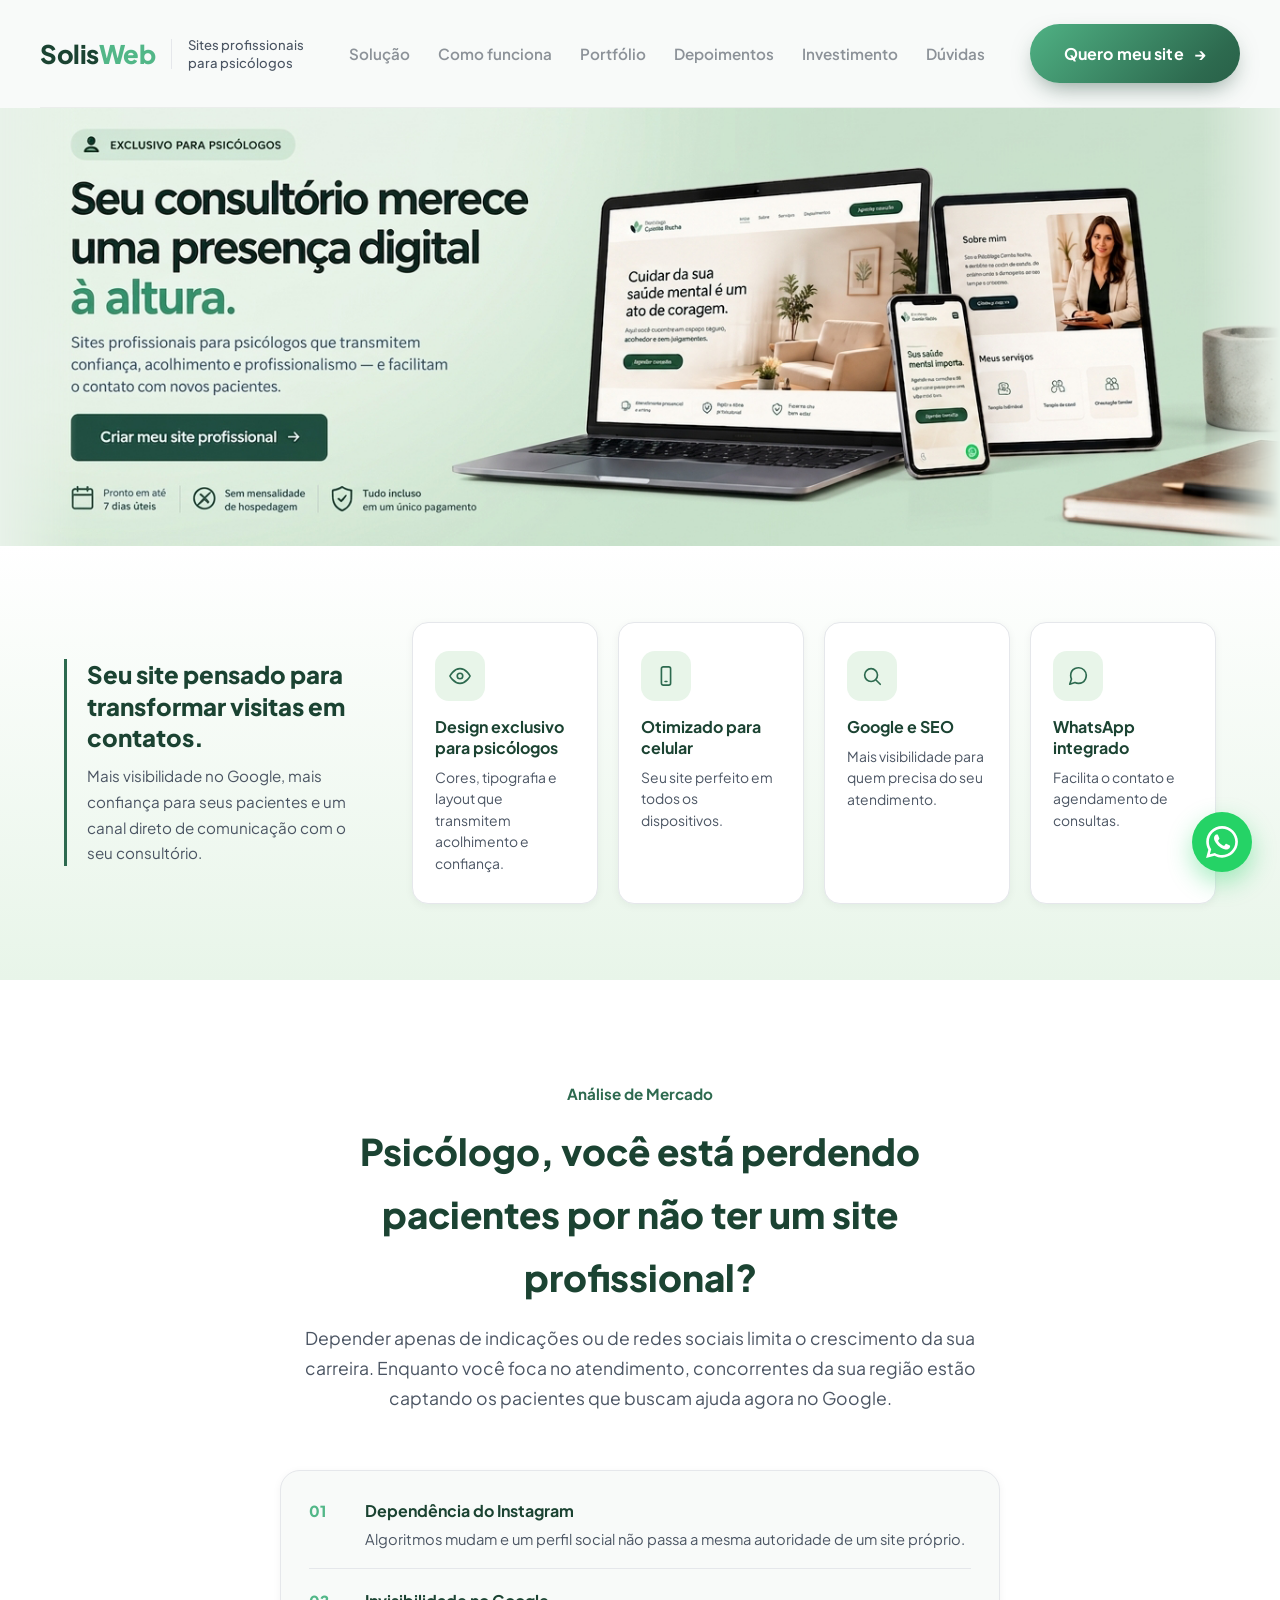
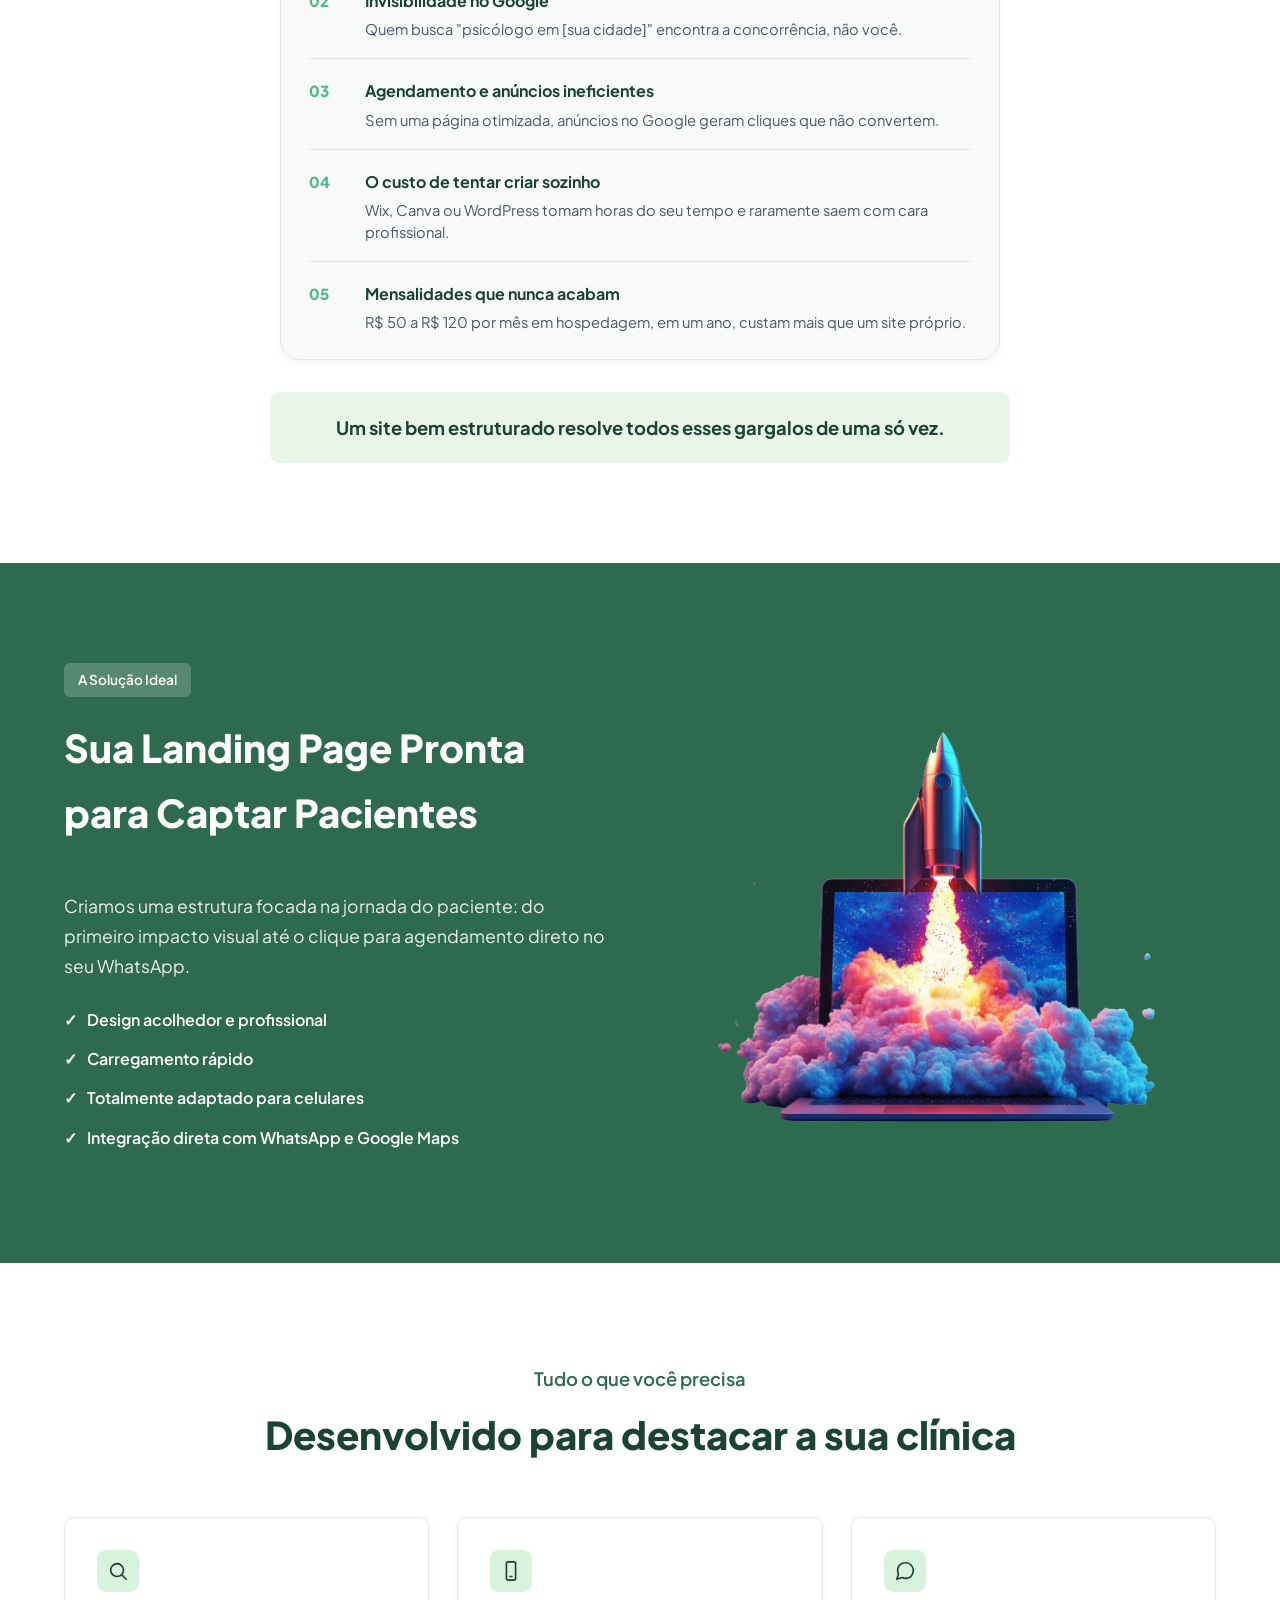
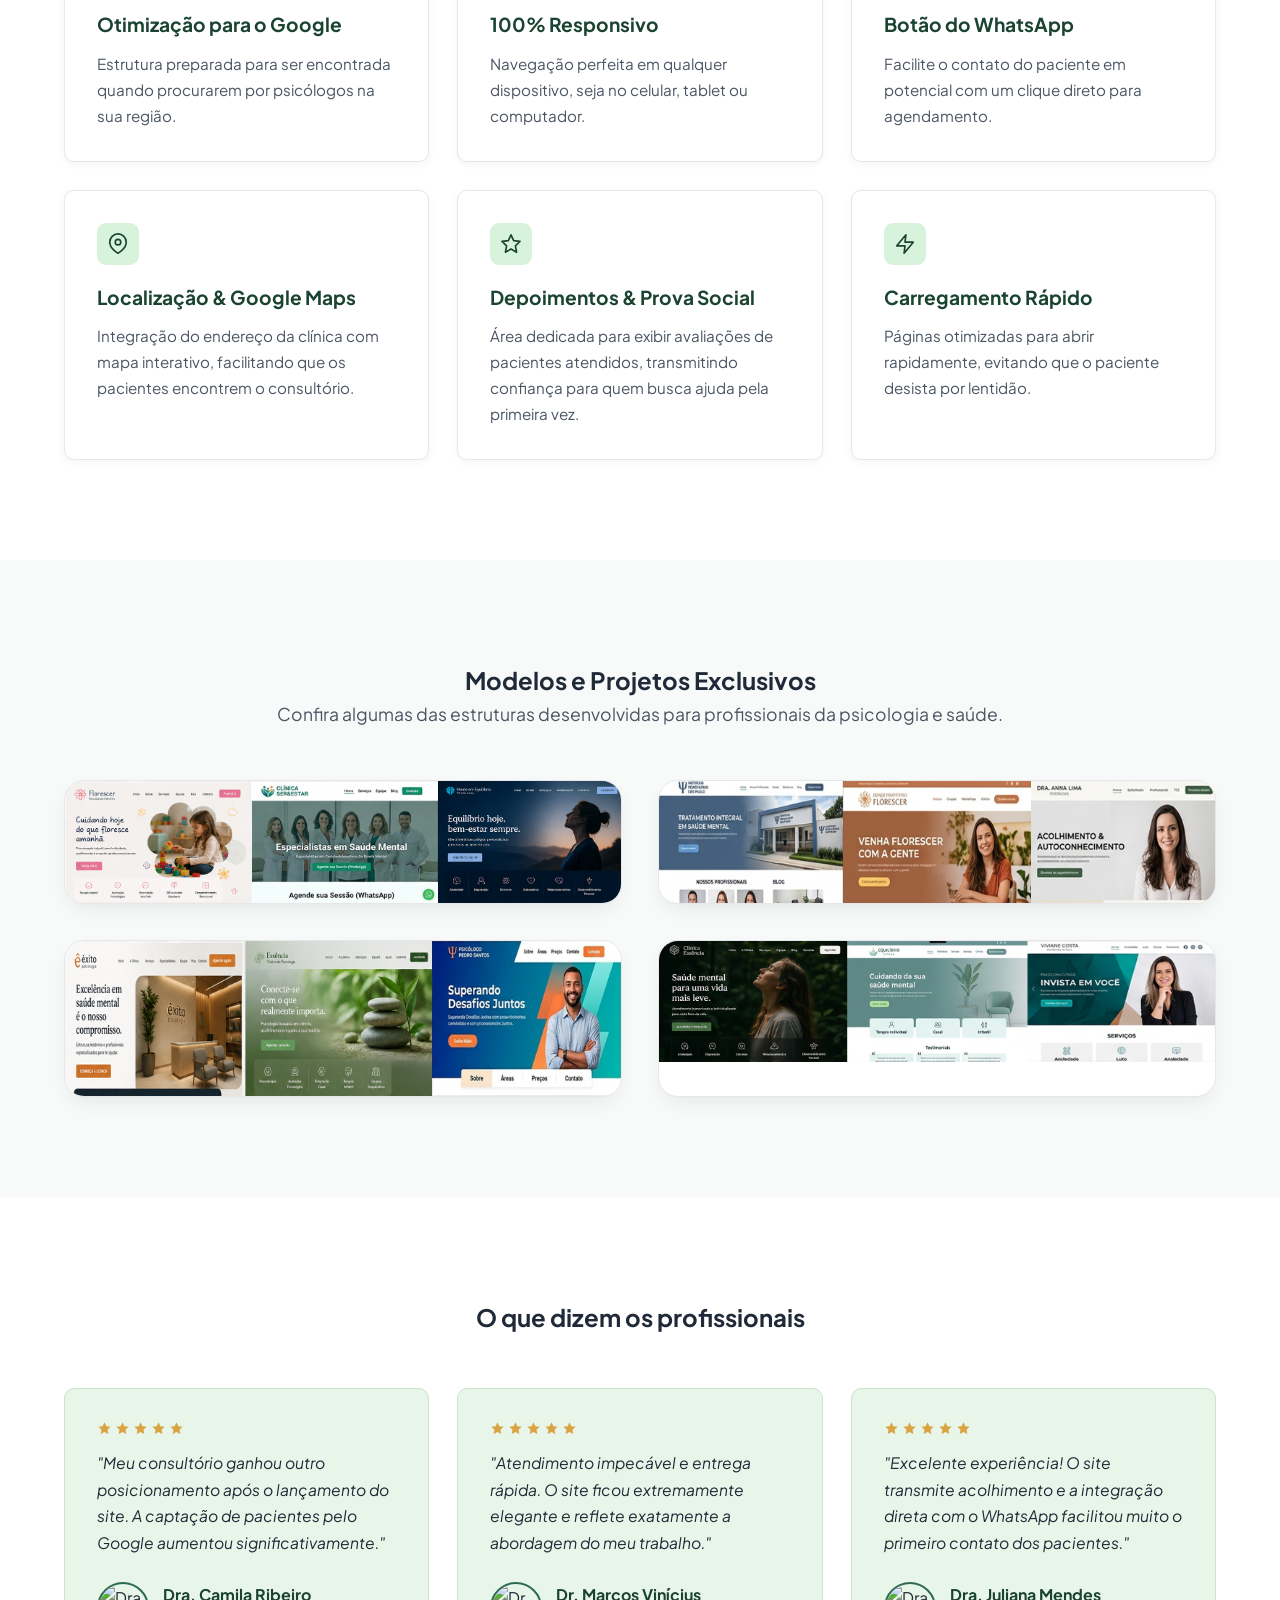
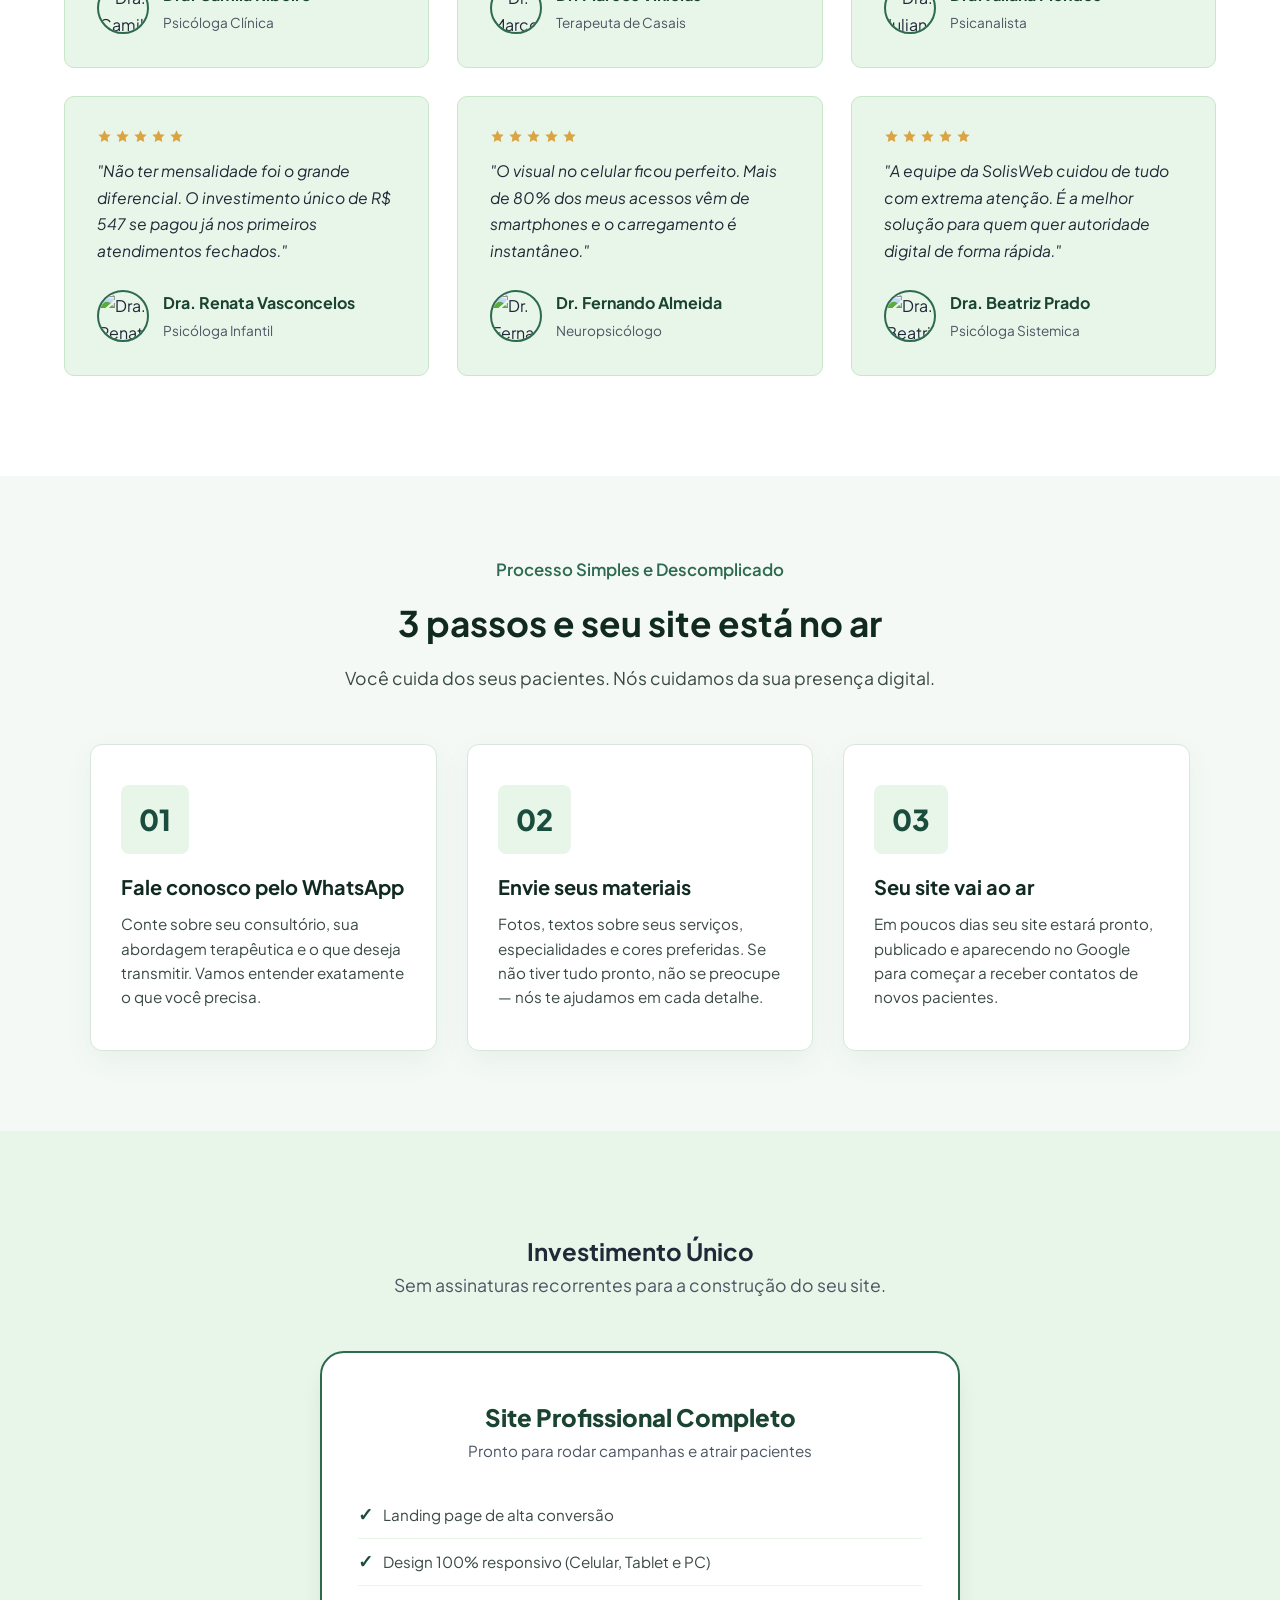
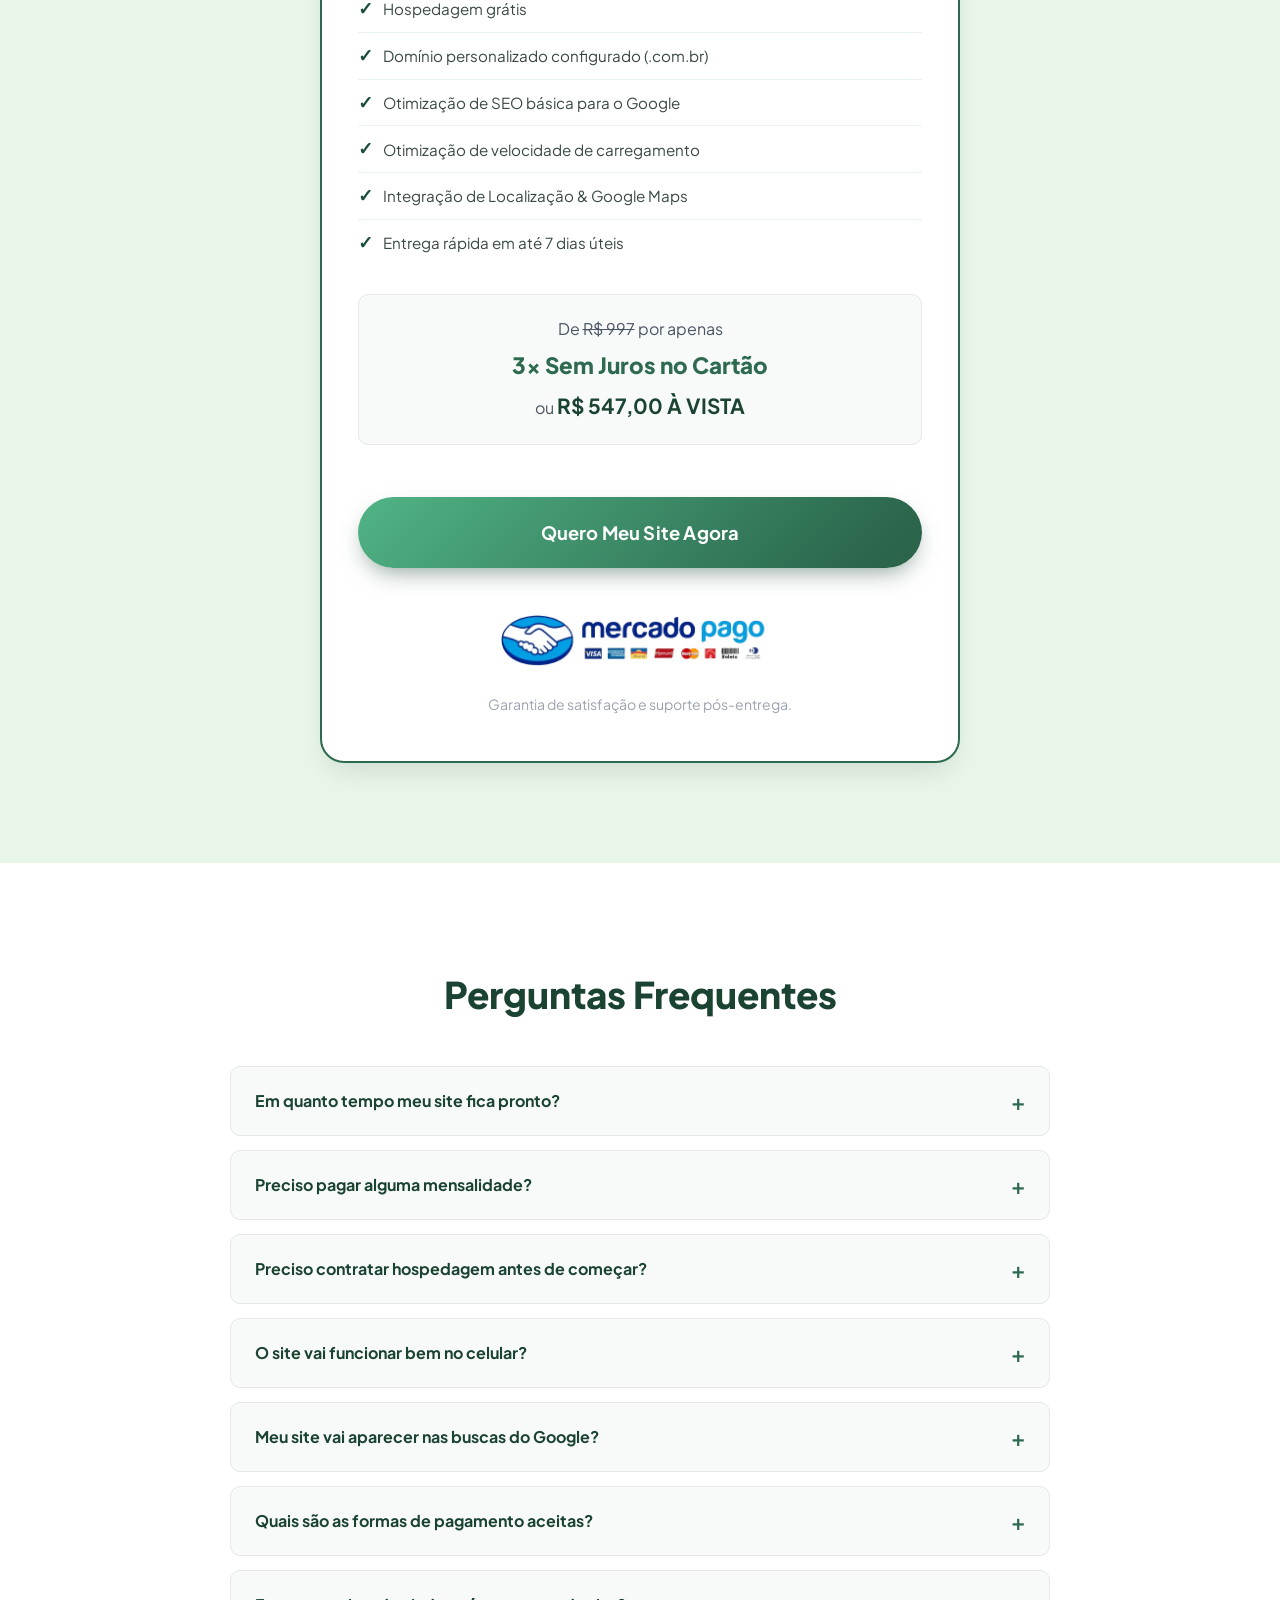
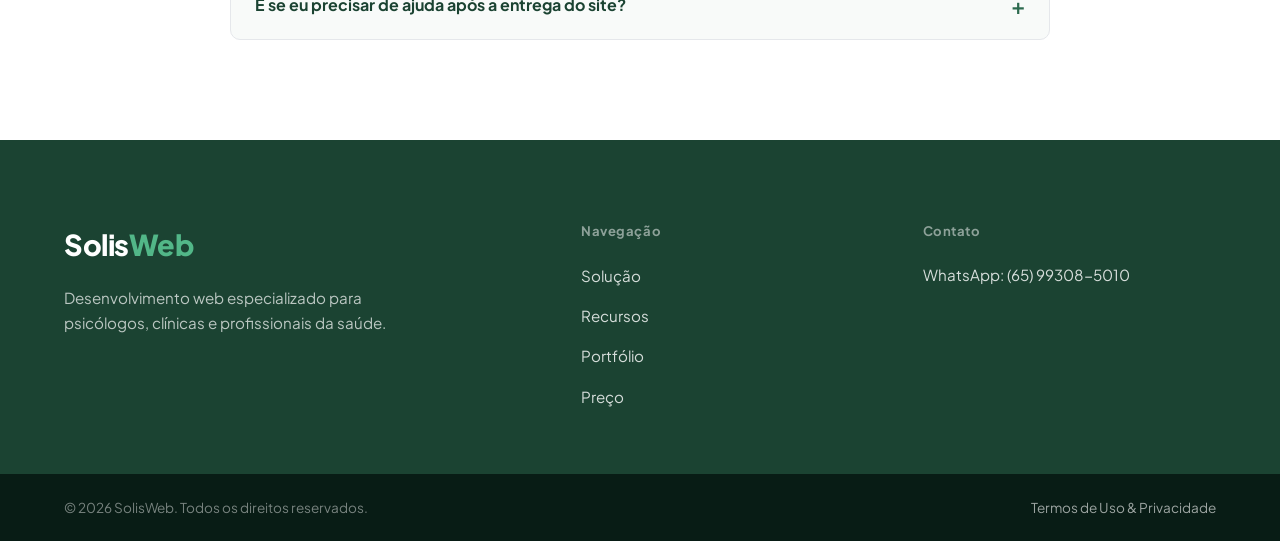
==== commit f4262235: "Add files via upload" ====
--- a/index.html
+++ b/index.html
@@ -183,27 +183,27 @@
     <!-- Destaque Rápido -->
     <section class="hero-highlight-section">
         <div class="container hero-highlight-grid">
-            <div class="hero-highlight-text">
+            <div class="hero-highlight-text reveal-on-scroll">
                 <h2>Seu site pensado para transformar visitas em contatos.</h2>
                 <p>Mais visibilidade no Google, mais confiança para seus pacientes e um canal direto de comunicação com o seu consultório.</p>
             </div>
             <div class="hero-highlight-features">
-                <div class="hero-highlight-item">
+                <div class="hero-highlight-item reveal-on-scroll delay-1">
                     <span class="hero-highlight-icon"><svg viewBox="0 0 24 24" fill="none" stroke="currentColor" stroke-width="1.8" stroke-linecap="round" stroke-linejoin="round"><path d="M1 12s4-8 11-8 11 8 11 8-4 8-11 8-11-8-11-8z"/><circle cx="12" cy="12" r="3"/></svg></span>
                     <h3>Design exclusivo<br>para psicólogos</h3>
                     <p>Cores, tipografia e layout que transmitem acolhimento e confiança.</p>
                 </div>
-                <div class="hero-highlight-item">
+                <div class="hero-highlight-item reveal-on-scroll delay-2">
                     <span class="hero-highlight-icon"><svg viewBox="0 0 24 24" fill="none" stroke="currentColor" stroke-width="1.8" stroke-linecap="round" stroke-linejoin="round"><rect x="7" y="2" width="10" height="20" rx="2"/><line x1="11" y1="18" x2="13" y2="18"/></svg></span>
                     <h3>Otimizado para celular</h3>
                     <p>Seu site perfeito em todos os dispositivos.</p>
                 </div>
-                <div class="hero-highlight-item">
+                <div class="hero-highlight-item reveal-on-scroll delay-3">
                     <span class="hero-highlight-icon"><svg viewBox="0 0 24 24" fill="none" stroke="currentColor" stroke-width="1.8" stroke-linecap="round" stroke-linejoin="round"><circle cx="11" cy="11" r="7"/><line x1="21" y1="21" x2="16.65" y2="16.65"/></svg></span>
                     <h3>Google e SEO</h3>
                     <p>Mais visibilidade para quem precisa do seu atendimento.</p>
                 </div>
-                <div class="hero-highlight-item">
+                <div class="hero-highlight-item reveal-on-scroll delay-4">
                     <span class="hero-highlight-icon"><svg viewBox="0 0 24 24" fill="none" stroke="currentColor" stroke-width="1.8" stroke-linecap="round" stroke-linejoin="round"><path d="M21 11.5a8.38 8.38 0 0 1-.9 3.8 8.5 8.5 0 0 1-7.6 4.7 8.38 8.38 0 0 1-3.8-.9L3 21l1.9-5.7a8.38 8.38 0 0 1-.9-3.8 8.5 8.5 0 0 1 4.7-7.6 8.38 8.38 0 0 1 3.8-.9h.5a8.48 8.48 0 0 1 8 8v.5z"/></svg></span>
                     <h3>WhatsApp integrado</h3>
                     <p>Facilita o contato e agendamento de consultas.</p>
--- a/style.css
+++ b/style.css
@@ -41,6 +41,19 @@
 html {
     scroll-behavior: smooth;
     font-size: 16px;
+}
+
+/* Dificulta o download das imagens: impede selecionar/copiar e o "arrastar"
+   da imagem (funciona junto com o bloqueio de clique direito no script.js) */
+img {
+    -webkit-user-select: none;
+    -moz-user-select: none;
+    user-select: none;
+    -webkit-user-drag: none;
+    -khtml-user-drag: none;
+    -moz-user-drag: none;
+    -o-user-drag: none;
+    pointer-events: auto;
 }
 
 body {
@@ -201,8 +214,8 @@
 
 /* DESTAQUE RÁPIDO ABAIXO DO HERO */
 .hero-highlight-section {
-    padding: 56px 0;
-    background-color: #ffffff;
+    padding: 76px 0;
+    background: linear-gradient(180deg, #ffffff 0%, var(--park-green-bg) 100%);
 }
 
 .hero-highlight-grid {
@@ -217,37 +230,55 @@
     padding-left: 20px;
 }
 
-.hero-highlight-text h3 { font-size: 1.3rem; font-weight: 800; color: var(--primary); line-height: 1.3; margin-bottom: 10px; }
-.hero-highlight-text p { font-size: 0.92rem; color: var(--text-muted); }
+.hero-highlight-text h2 { font-size: 1.5rem; font-weight: 800; color: var(--primary); line-height: 1.3; margin-bottom: 10px; }
+.hero-highlight-text p { font-size: 0.95rem; color: var(--text-muted); }
 
 .hero-highlight-features {
     display: grid;
     grid-template-columns: repeat(4, 1fr);
-}
-
+    gap: 20px;
+}
+
+/* Cada item vira um card clicável/interativo, com sombra e efeito ao passar o mouse */
 .hero-highlight-item {
-    padding: 0 24px;
-    border-left: 1px solid var(--border-light);
-}
-
-.hero-highlight-item:first-child { border-left: none; padding-left: 0; }
+    background: #ffffff;
+    border: 1px solid var(--border-light);
+    border-radius: 16px;
+    padding: 28px 22px;
+    text-align: left;
+    box-shadow: var(--shadow-sm);
+    transition: transform 0.35s cubic-bezier(0.4, 0, 0.2, 1), box-shadow 0.35s ease, border-color 0.35s ease;
+}
+
+.hero-highlight-item:hover {
+    transform: translateY(-8px);
+    box-shadow: var(--shadow-lg);
+    border-color: var(--park-green-light);
+}
 
 .hero-highlight-icon {
     display: flex;
     align-items: center;
     justify-content: center;
-    width: 46px;
-    height: 46px;
-    border-radius: 50%;
+    width: 50px;
+    height: 50px;
+    border-radius: 14px;
     background: var(--park-green-bg);
     color: var(--park-green);
-    margin-bottom: 14px;
+    margin-bottom: 16px;
+    transition: background-color 0.35s ease, color 0.35s ease, transform 0.35s ease;
+}
+
+.hero-highlight-item:hover .hero-highlight-icon {
+    background: var(--park-green);
+    color: #ffffff;
+    transform: scale(1.08) rotate(-4deg);
 }
 
 .hero-highlight-icon svg { width: 22px; height: 22px; }
 
-.hero-highlight-item h4 { font-size: 0.98rem; font-weight: 700; color: var(--park-green-dark); margin-bottom: 6px; line-height: 1.3; }
-.hero-highlight-item p { font-size: 0.85rem; color: var(--text-muted); line-height: 1.5; }
+.hero-highlight-item h3 { font-size: 1rem; font-weight: 700; color: var(--park-green-dark); margin-bottom: 8px; line-height: 1.3; }
+.hero-highlight-item p { font-size: 0.87rem; color: var(--text-muted); line-height: 1.55; }
 
 /* PROBLEMAS / ANÁLISE DE MERCADO */
 .problem-section { padding: 100px 0; background-color: #ffffff; }
@@ -485,8 +516,7 @@
     .solution-container { grid-template-columns: 1fr; gap: 40px; }
     .navbar-tagline { display: none; }
     .hero-highlight-grid { grid-template-columns: 1fr; gap: 32px; }
-    .hero-highlight-features { grid-template-columns: repeat(2, 1fr); gap: 32px 16px; }
-    .hero-highlight-item { border-left: none; padding: 0; }
+    .hero-highlight-features { grid-template-columns: repeat(2, 1fr); gap: 18px; }
     .footer-container { grid-template-columns: 1fr; gap: 32px; }
     .portfolio-grid-large { grid-template-columns: 1fr; }
 }
@@ -503,6 +533,25 @@
     .pricing-box { padding: 32px 20px; }
     .hero-highlight-features { grid-template-columns: 1fr; }
     .footer-bottom-content { flex-direction: column; gap: 10px; text-align: center; }
+
+    /* Títulos de seção grandes demais no celular */
+    .problem-section h2,
+    .solution-text h2,
+    .features-section h2,
+    .steps-section h2,
+    .faq-section h2 {
+        font-size: 1.6rem;
+    }
+}
+
+@media (max-width: 480px) {
+    .problem-section h2,
+    .solution-text h2,
+    .features-section h2,
+    .steps-section h2,
+    .faq-section h2 {
+        font-size: 1.4rem;
+    }
 }
 
 @media (max-width: 360px) {
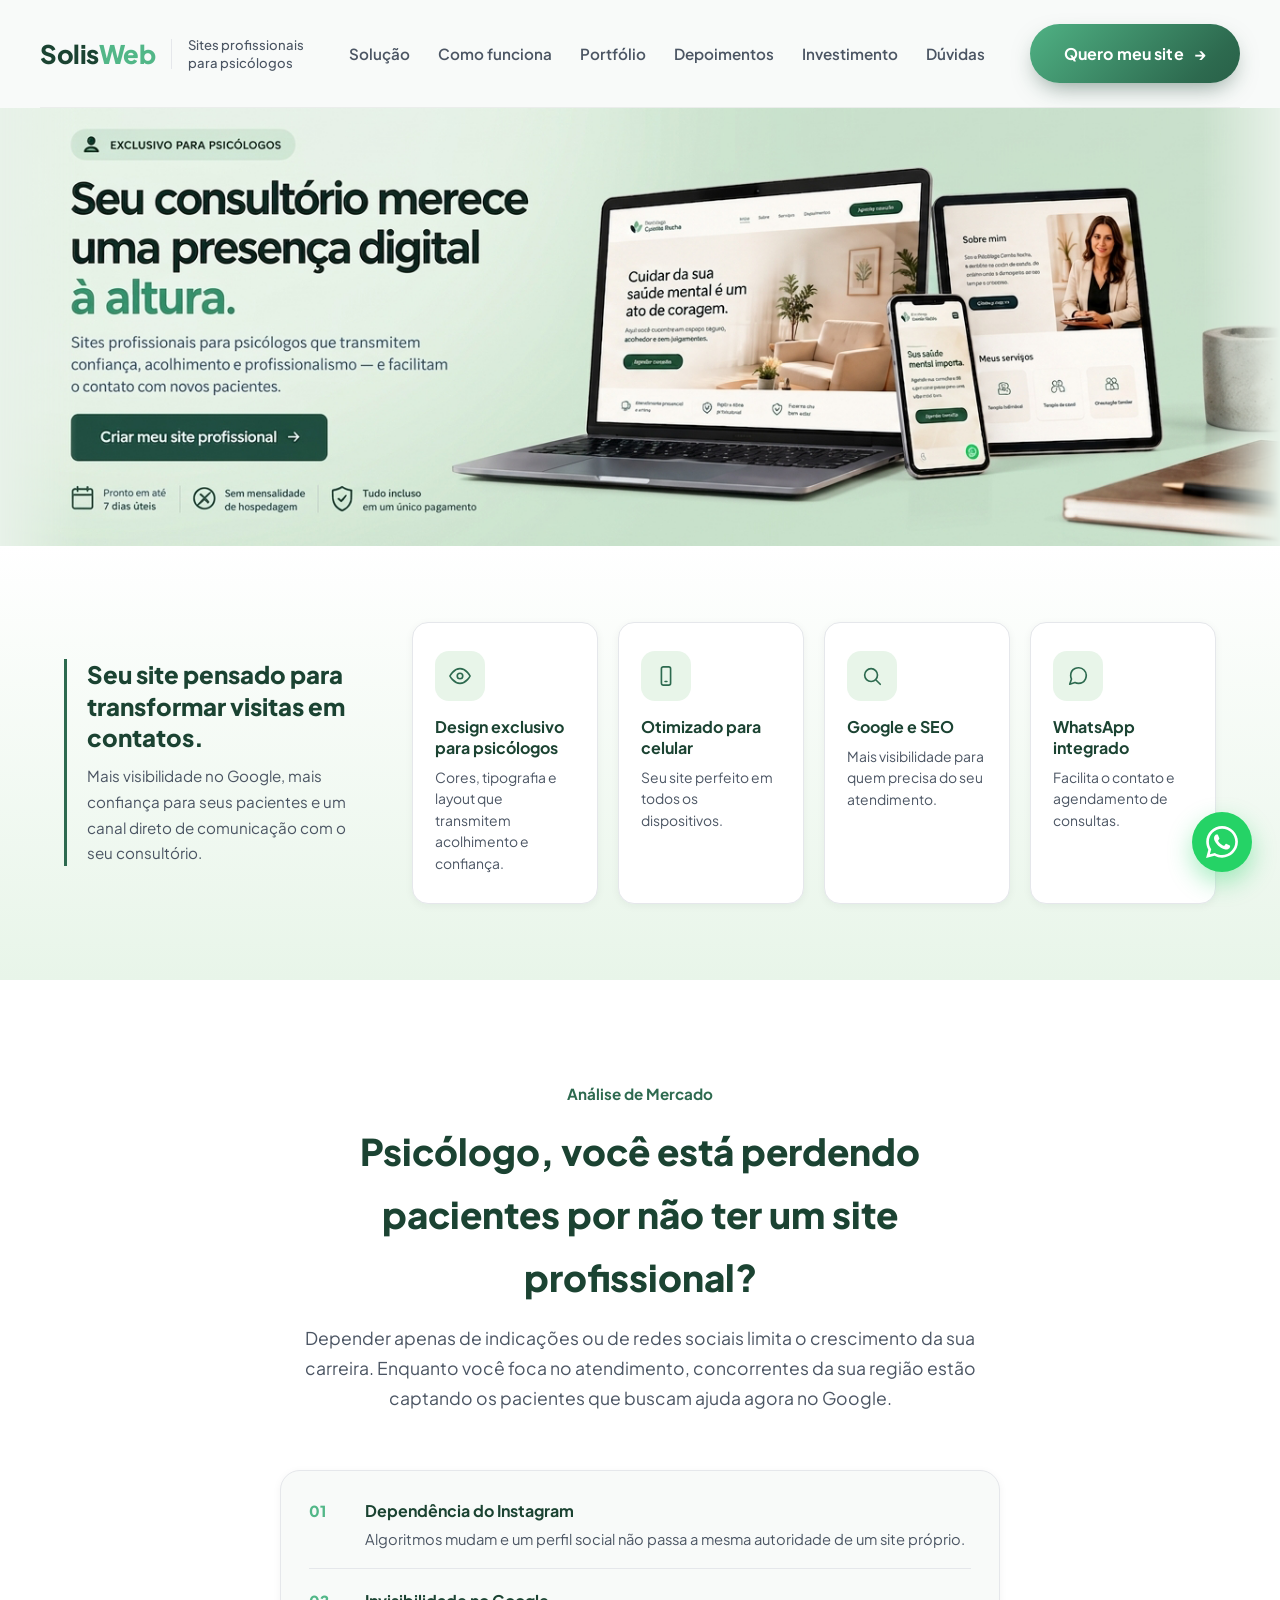
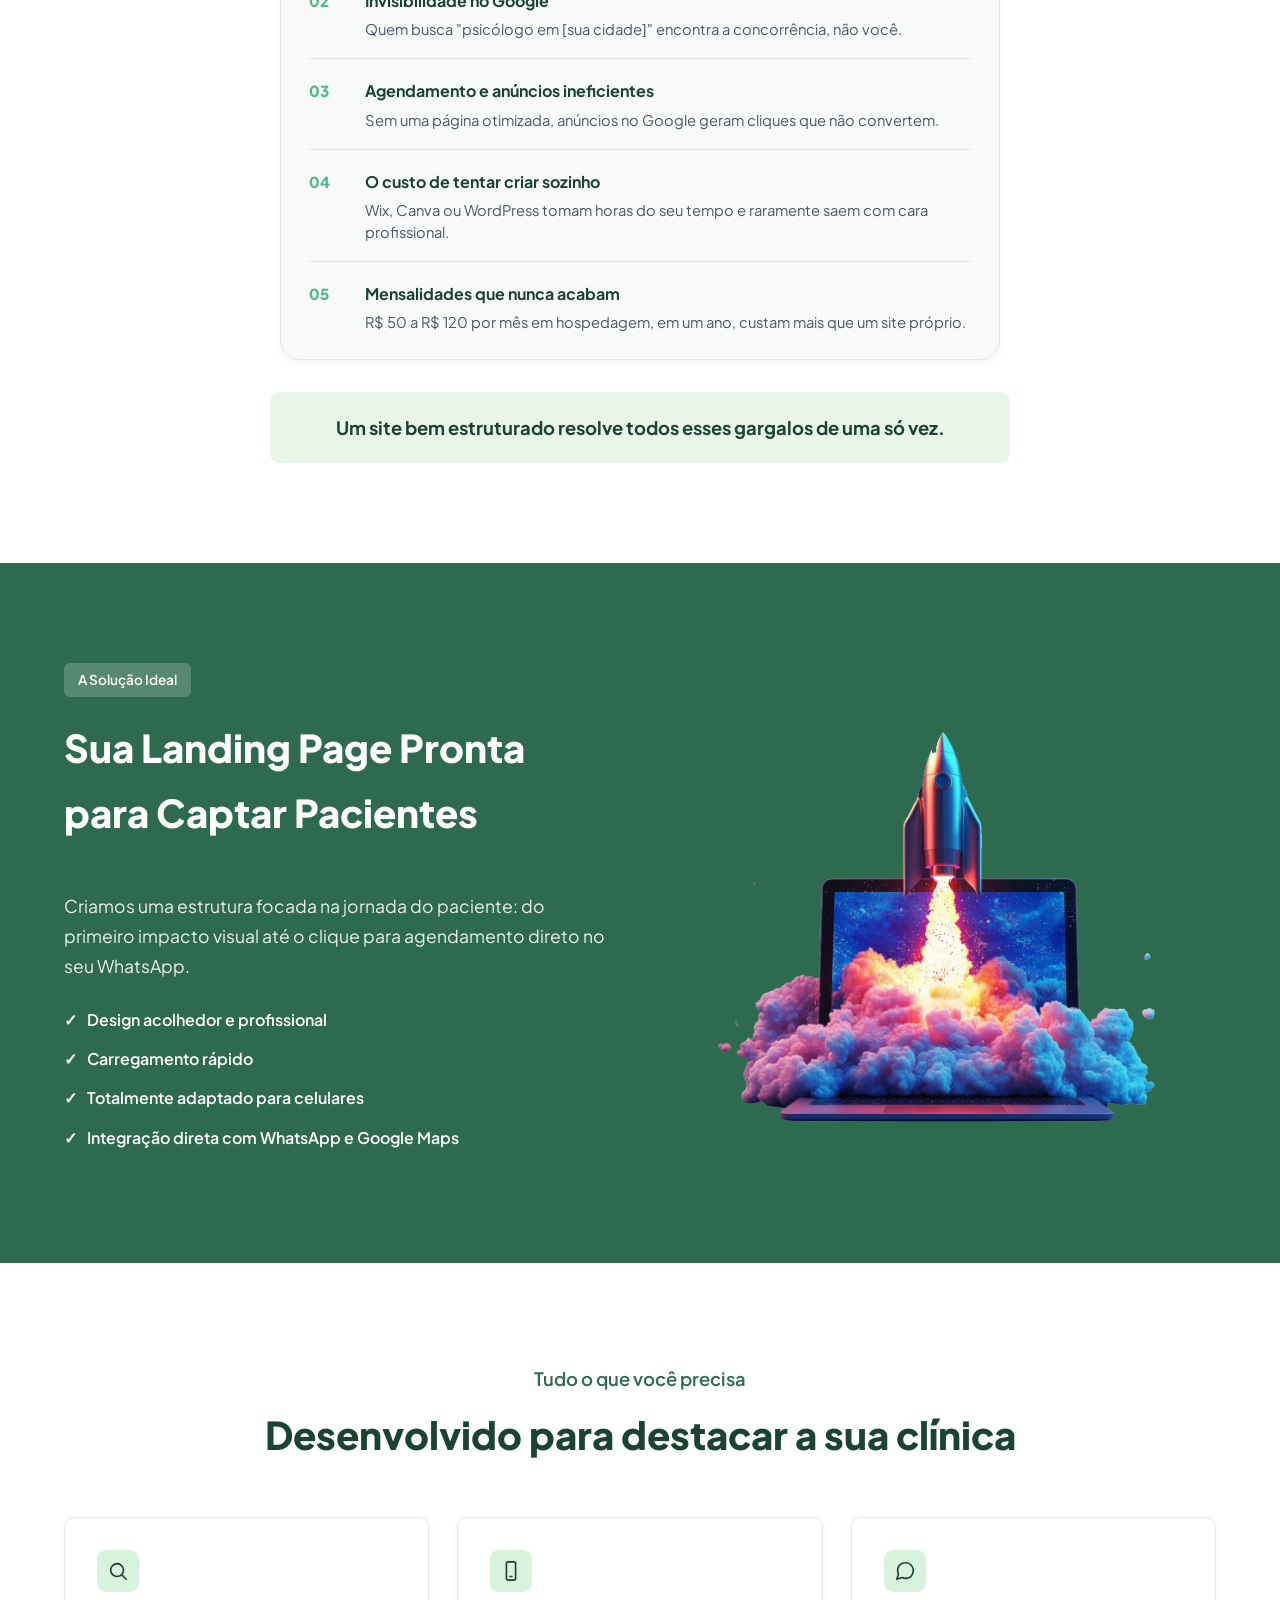
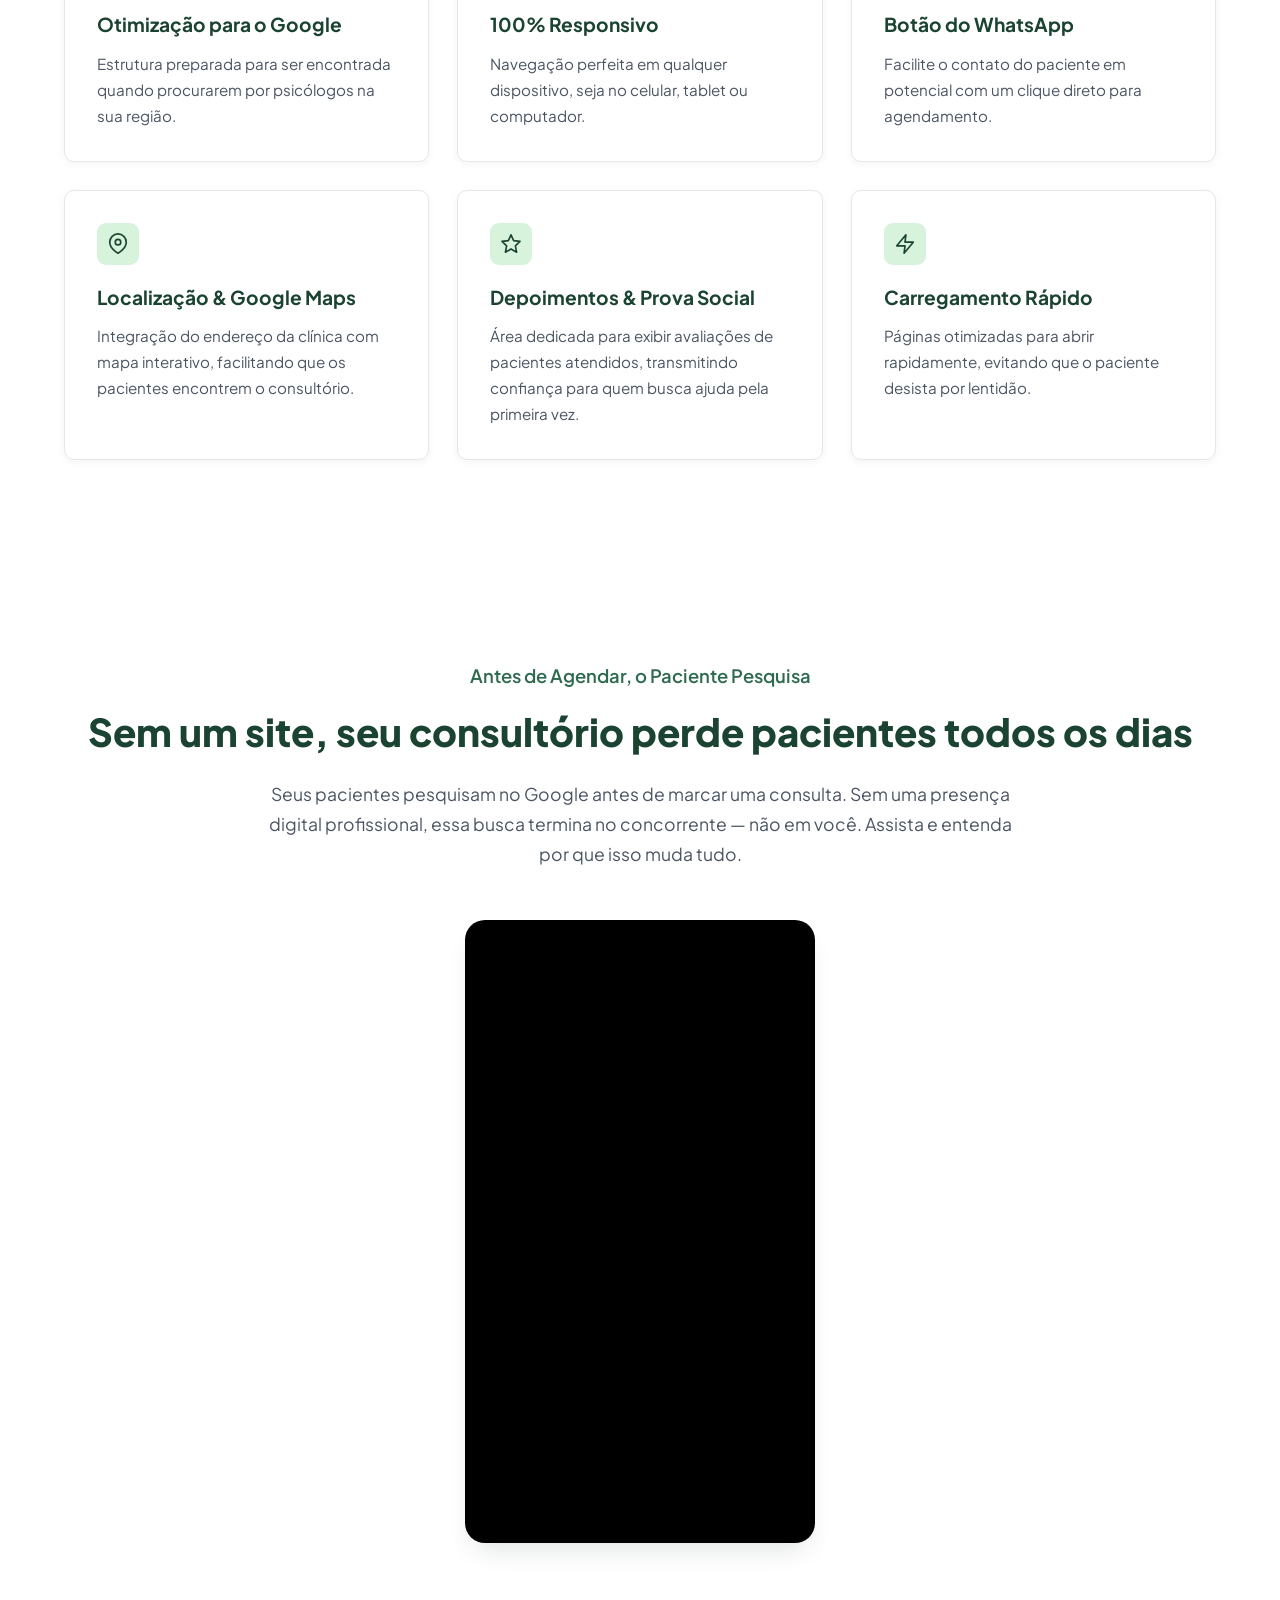
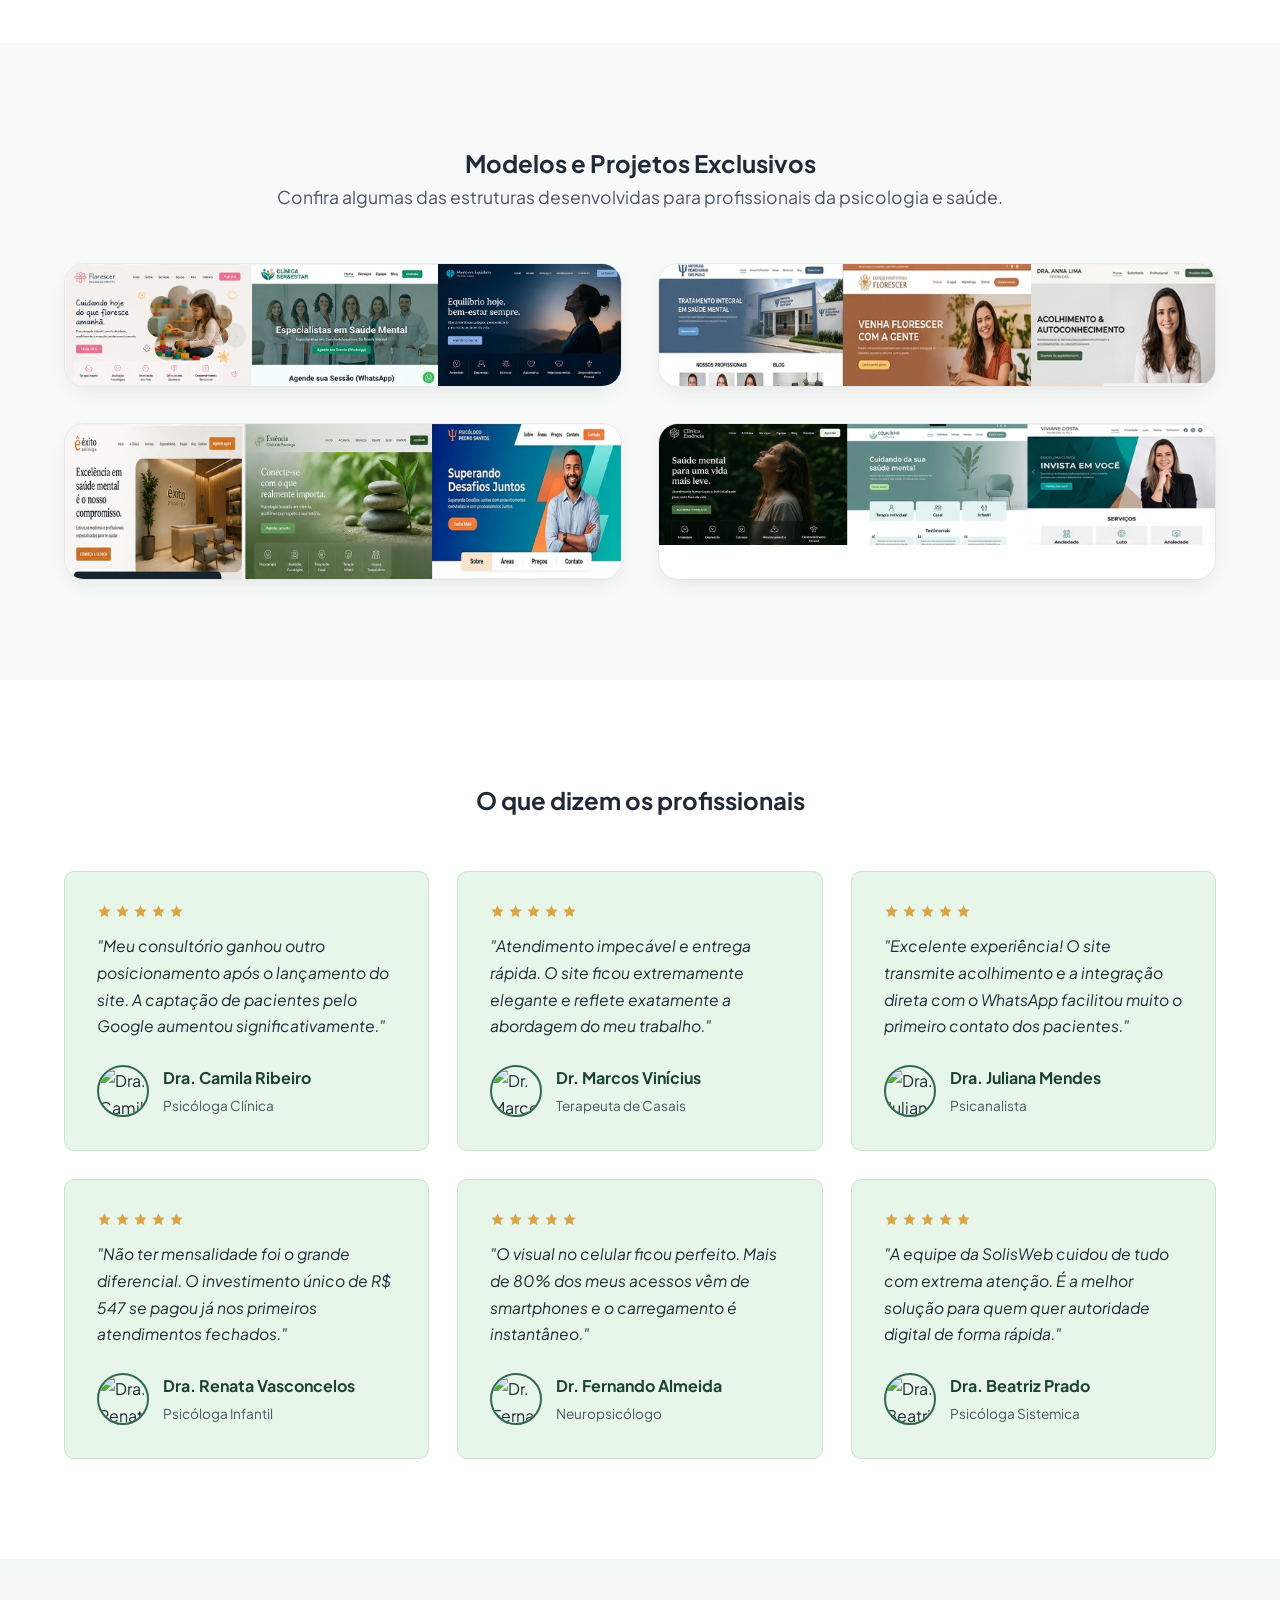
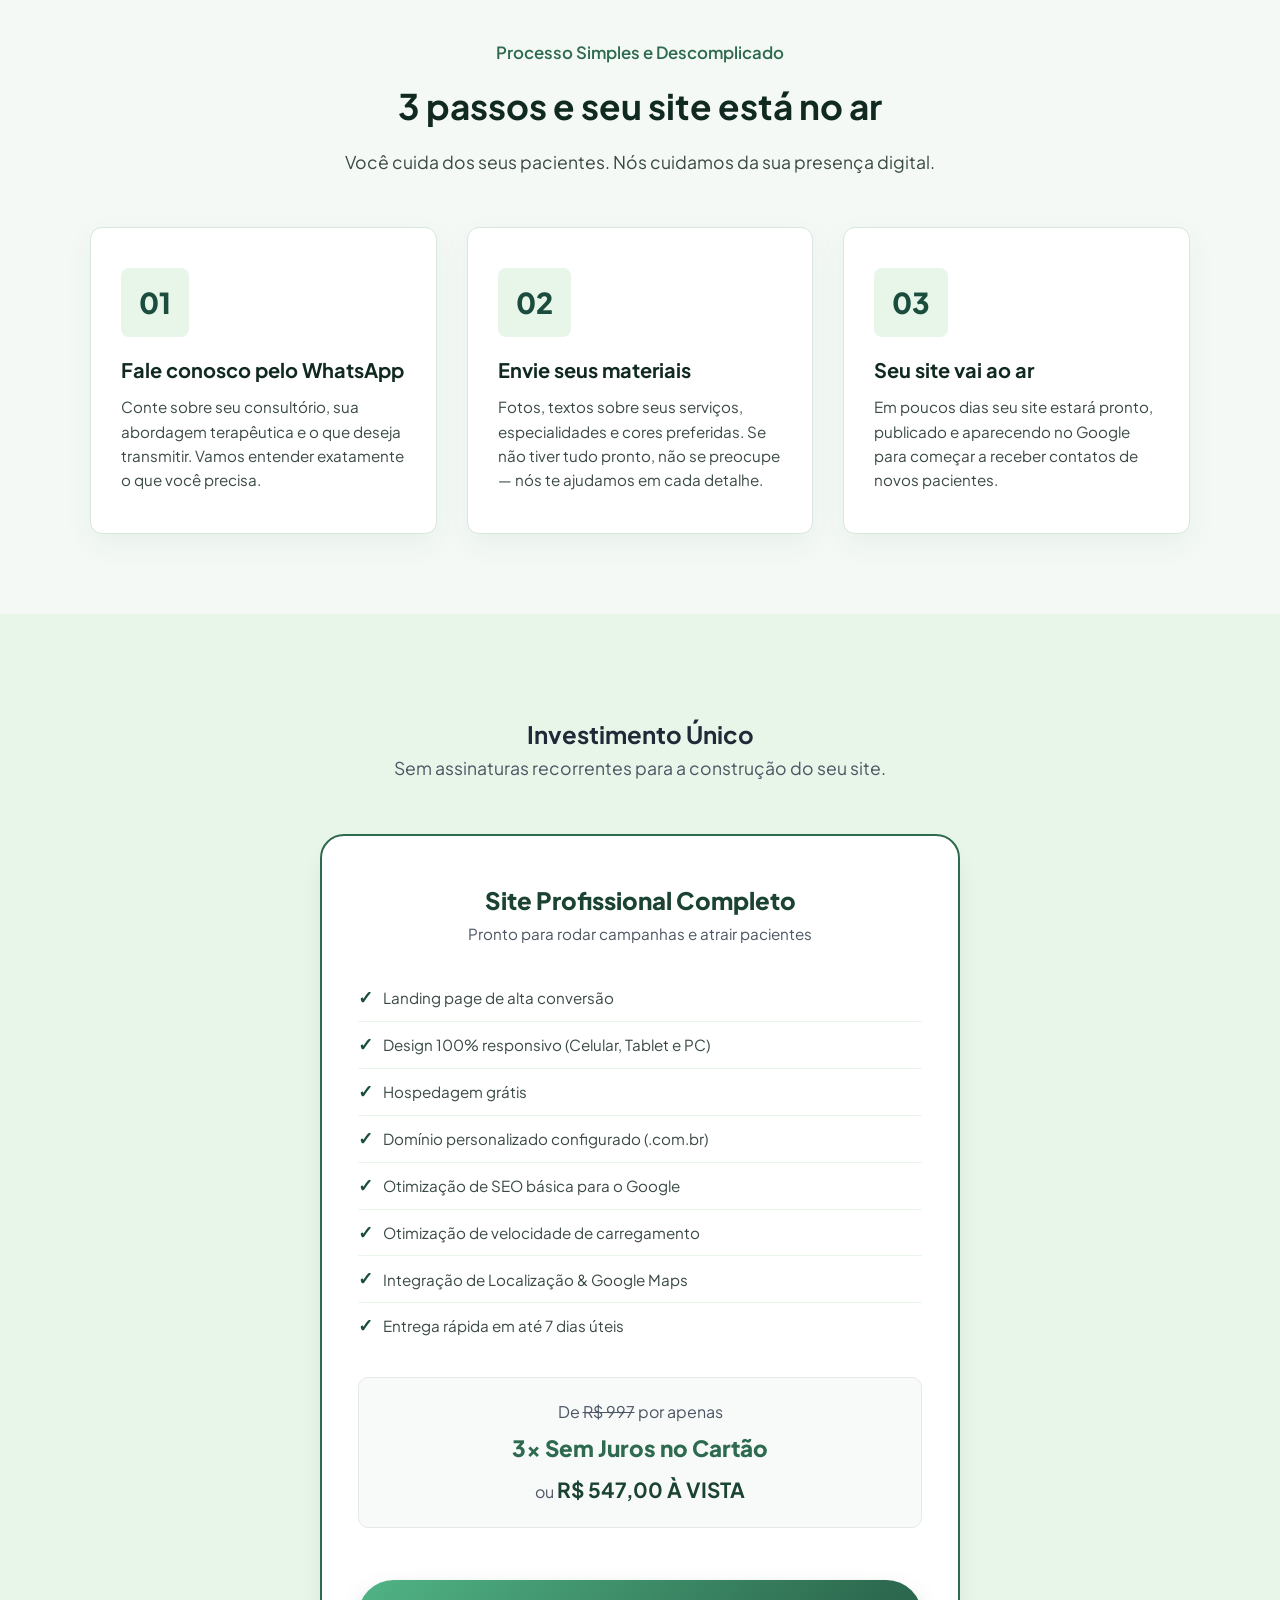
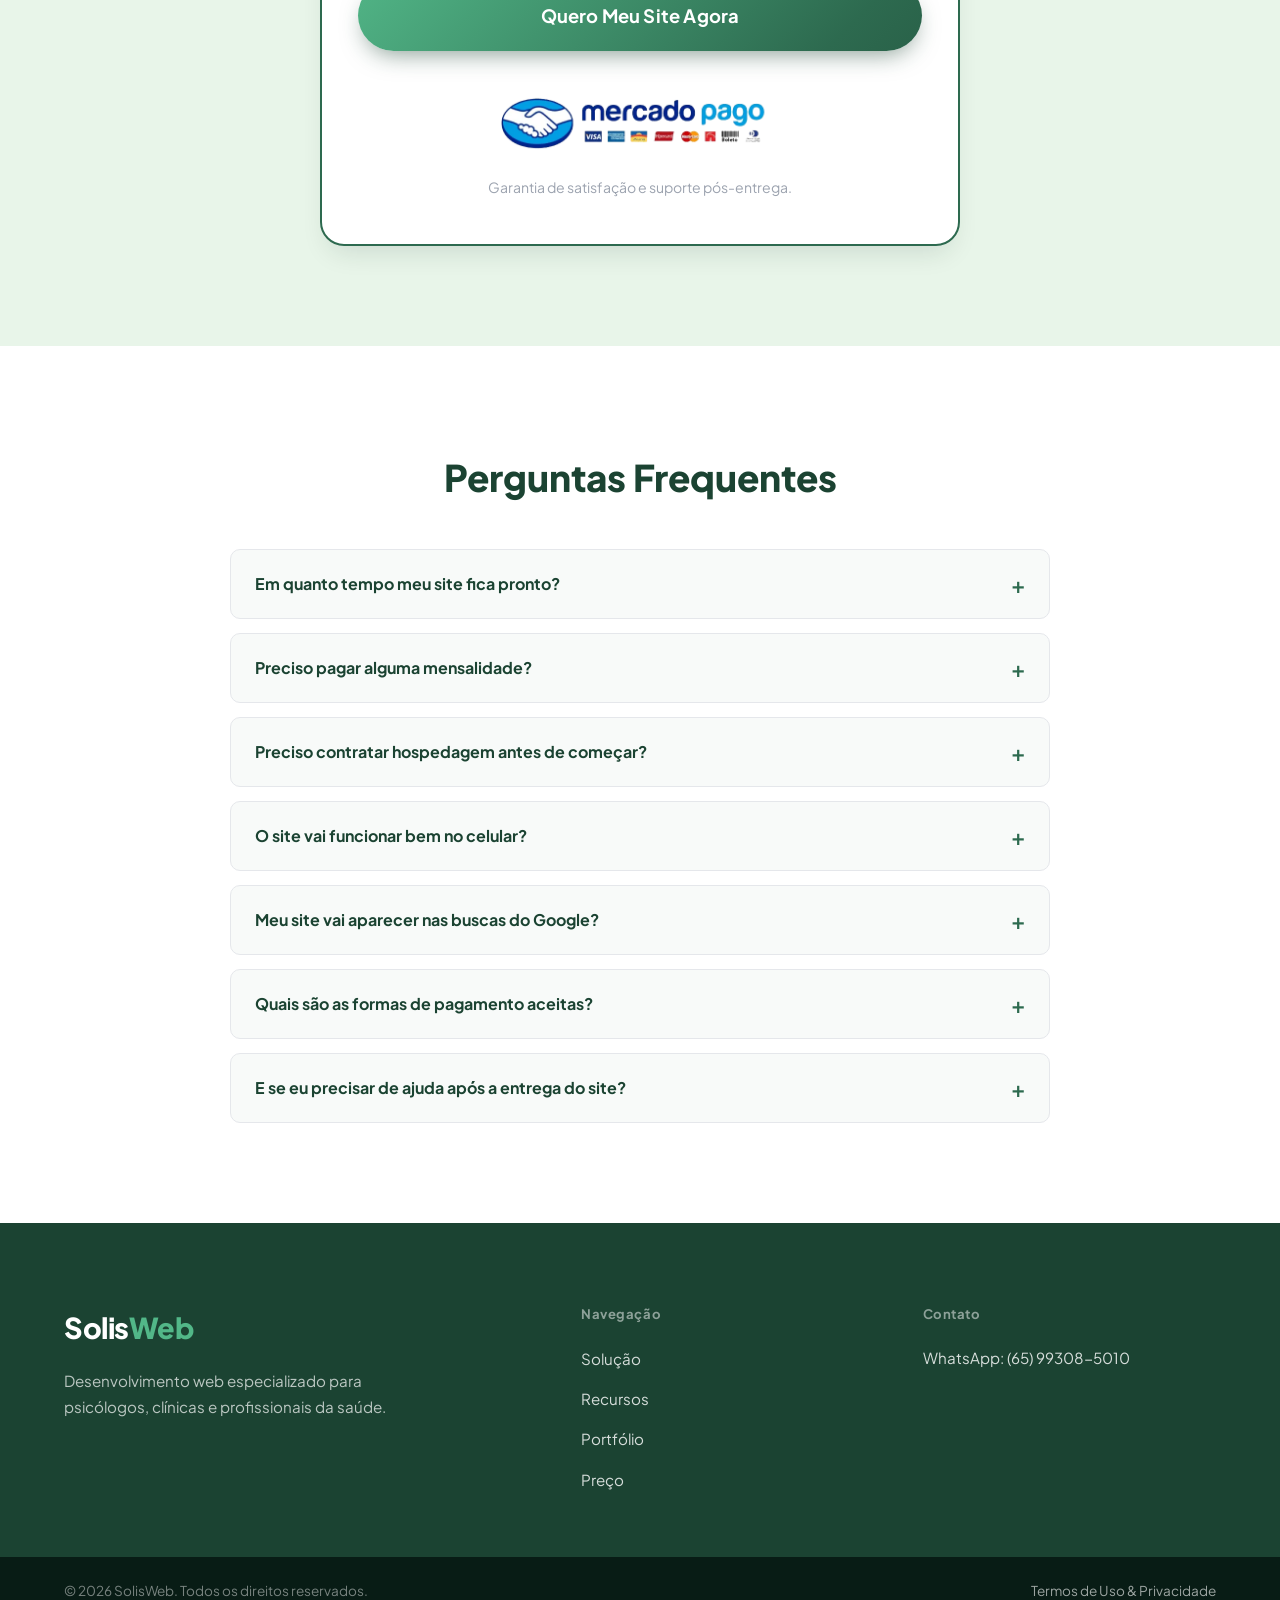
==== commit 351193f3: "Add files via upload" ====
--- a/index.html
+++ b/index.html
@@ -1,6 +1,16 @@
 <!DOCTYPE html>
 <html lang="pt-BR">
 <head>
+    <!-- Google tag (gtag.js) -->
+    <script async src="https://www.googletagmanager.com/gtag/js?id=G-PGYJGRQX05"></script>
+    <script>
+      window.dataLayer = window.dataLayer || [];
+      function gtag(){dataLayer.push(arguments);}
+      gtag('js', new Date());
+
+      gtag('config', 'G-PGYJGRQX05');
+    </script>
+
     <meta charset="UTF-8">
     <meta name="viewport" content="width=device-width, initial-scale=1.0">
     <meta name="google-site-verification" content="-Lg0sfjp3MSJZ5JAr_nj05MHlRFVsQ7m2b9HHVLPQnc" />
@@ -36,14 +46,17 @@
     <meta name="twitter:description" content="Site profissional para psicólogos, prontos em até 7 dias úteis. Otimizado para o Google, responsivo e com integração WhatsApp.">
     <meta name="twitter:image" content="https://solisweb.com.br/01.png">
 
-    <!-- Favicon -->
-    <link rel="icon" type="image/png" sizes="16x16" href="favicon-16x16.png">
-    <link rel="icon" type="image/png" sizes="32x32" href="favicon-32x32.png">
-    <link rel="icon" type="image/png" sizes="48x48" href="favicon-48x48.png">
-    <link rel="icon" type="image/png" sizes="192x192" href="favicon-192x192.png">
-    <link rel="icon" type="image/png" sizes="512x512" href="favicon-512x512.png">
-    <link rel="apple-touch-icon" href="apple-touch-icon.png">
-    <link rel="shortcut icon" href="favicon.ico">
+    <!-- Favicon (com ?v=2 para forçar os navegadores a buscarem a versão
+         nova em vez de manter um ícone antigo/vazio em cache) -->
+    <link rel="shortcut icon" href="favicon.ico?v=2">
+    <link rel="icon" type="image/x-icon" href="favicon.ico?v=2">
+    <link rel="icon" type="image/png" sizes="16x16" href="favicon-16x16.png?v=2">
+    <link rel="icon" type="image/png" sizes="32x32" href="favicon-32x32.png?v=2">
+    <link rel="icon" type="image/png" sizes="48x48" href="favicon-48x48.png?v=2">
+    <link rel="icon" type="image/png" sizes="192x192" href="favicon-192x192.png?v=2">
+    <link rel="icon" type="image/png" sizes="512x512" href="favicon-512x512.png?v=2">
+    <link rel="apple-touch-icon" sizes="180x180" href="apple-touch-icon.png?v=2">
+    <link rel="manifest" href="site.webmanifest">
 
     <!-- Fonts -->
     <link rel="preconnect" href="https://fonts.googleapis.com">
@@ -51,7 +64,7 @@
     <link href="https://fonts.googleapis.com/css2?family=Plus+Jakarta+Sans:wght@400;500;600;700;800&display=swap" rel="stylesheet">
 
     <!-- Stylesheet -->
-    <link rel="stylesheet" href="style.css">
+    <link rel="stylesheet" href="style.css?v=1">
 
     <!-- Dados Estruturados (Schema.org) para o Google entender o negócio -->
     <script type="application/ld+json">
@@ -338,6 +351,18 @@
     </div>
 </section>
 
+    <!-- Vídeo Demonstrativo -->
+    <section id="video-demo" class="video-demo-section">
+        <div class="container">
+            <p class="subtitle">Antes de Agendar, o Paciente Pesquisa</p>
+            <h2>Sem um site, seu consultório perde pacientes todos os dias</h2>
+            <p class="section-intro">Seus pacientes pesquisam no Google antes de marcar uma consulta. Sem uma presença digital profissional, essa busca termina no concorrente — não em você. Assista e entenda por que isso muda tudo.</p>
+            <div class="video-demo-wrapper reveal-on-scroll">
+                <iframe width="458" height="815" src="https://www.youtube.com/embed/OlJZo8sAAzU" title="Mais Pacientes" frameborder="0" allow="accelerometer; autoplay; clipboard-write; encrypted-media; gyroscope; picture-in-picture; web-share" referrerpolicy="strict-origin-when-cross-origin" allowfullscreen></iframe>
+            </div>
+        </div>
+    </section>
+
     <!-- Portfólio (Imagens Grandes sem 'Ver Detalhes') -->
     <section id="portfolio" class="portfolio-section">
         <div class="container">
@@ -639,6 +664,6 @@
     </a>
 
     <!-- Application Scripts -->
-    <script src="script.js"></script>
+    <script src="script.js?v=1"></script>
 </body>
 </html>
--- a/style.css
+++ b/style.css
@@ -124,8 +124,10 @@
 }
 
 .nav-links { display: flex; gap: 28px; list-style: none; }
-/* Cor "transparente"/suave em repouso, ganhando cor sólida no hover */
-.nav-links a { text-decoration: none; color: rgba(31, 41, 55, 0.5); font-weight: 600; font-size: 0.95rem; transition: color 0.3s ease; white-space: nowrap; }
+/* Cinza suave em repouso, ganhando cor sólida no hover — usa var(--text-muted),
+   que já tem contraste adequado (>7:1) contra o fundo branco, ao contrário do
+   rgba() de baixa opacidade usado antes (ficava abaixo do mínimo de acessibilidade) */
+.nav-links a { text-decoration: none; color: var(--text-muted); font-weight: 600; font-size: 0.95rem; transition: color 0.3s ease; white-space: nowrap; }
 .nav-links a:hover { color: var(--park-green); }
 
 .btn-nav { padding: 12px 26px; font-size: 0.9rem; white-space: nowrap; }
@@ -392,6 +394,32 @@
 .feature-item h3 { font-size: 1.2rem; color: var(--park-green-dark); margin-bottom: 10px; }
 .feature-item p { color: var(--text-muted); font-size: 0.95rem; }
 
+/* VÍDEO DEMONSTRATIVO (SHORTS DO YOUTUBE) */
+.video-demo-section { padding: 100px 0; background-color: #ffffff; text-align: center; }
+.video-demo-section h2 { font-size: 2.4rem; font-weight: 800; color: var(--primary); margin-bottom: 16px; }
+
+.video-demo-wrapper {
+    position: relative;
+    width: 100%;
+    max-width: 350px;
+    aspect-ratio: 458 / 815;
+    margin: 50px auto 0 auto;
+    border-radius: 20px;
+    overflow: hidden;
+    box-shadow: var(--shadow-lg);
+    background: #000000;
+}
+
+.video-demo-wrapper iframe {
+    position: absolute;
+    top: 0;
+    left: 0;
+    width: 100%;
+    height: 100%;
+    border: none;
+    display: block;
+}
+
 /* PORTFÓLIO - (IMAGENS AMPLIADAS) */
 .portfolio-section { padding: 100px 0; background-color: var(--bg-light); text-align: center; }
 
